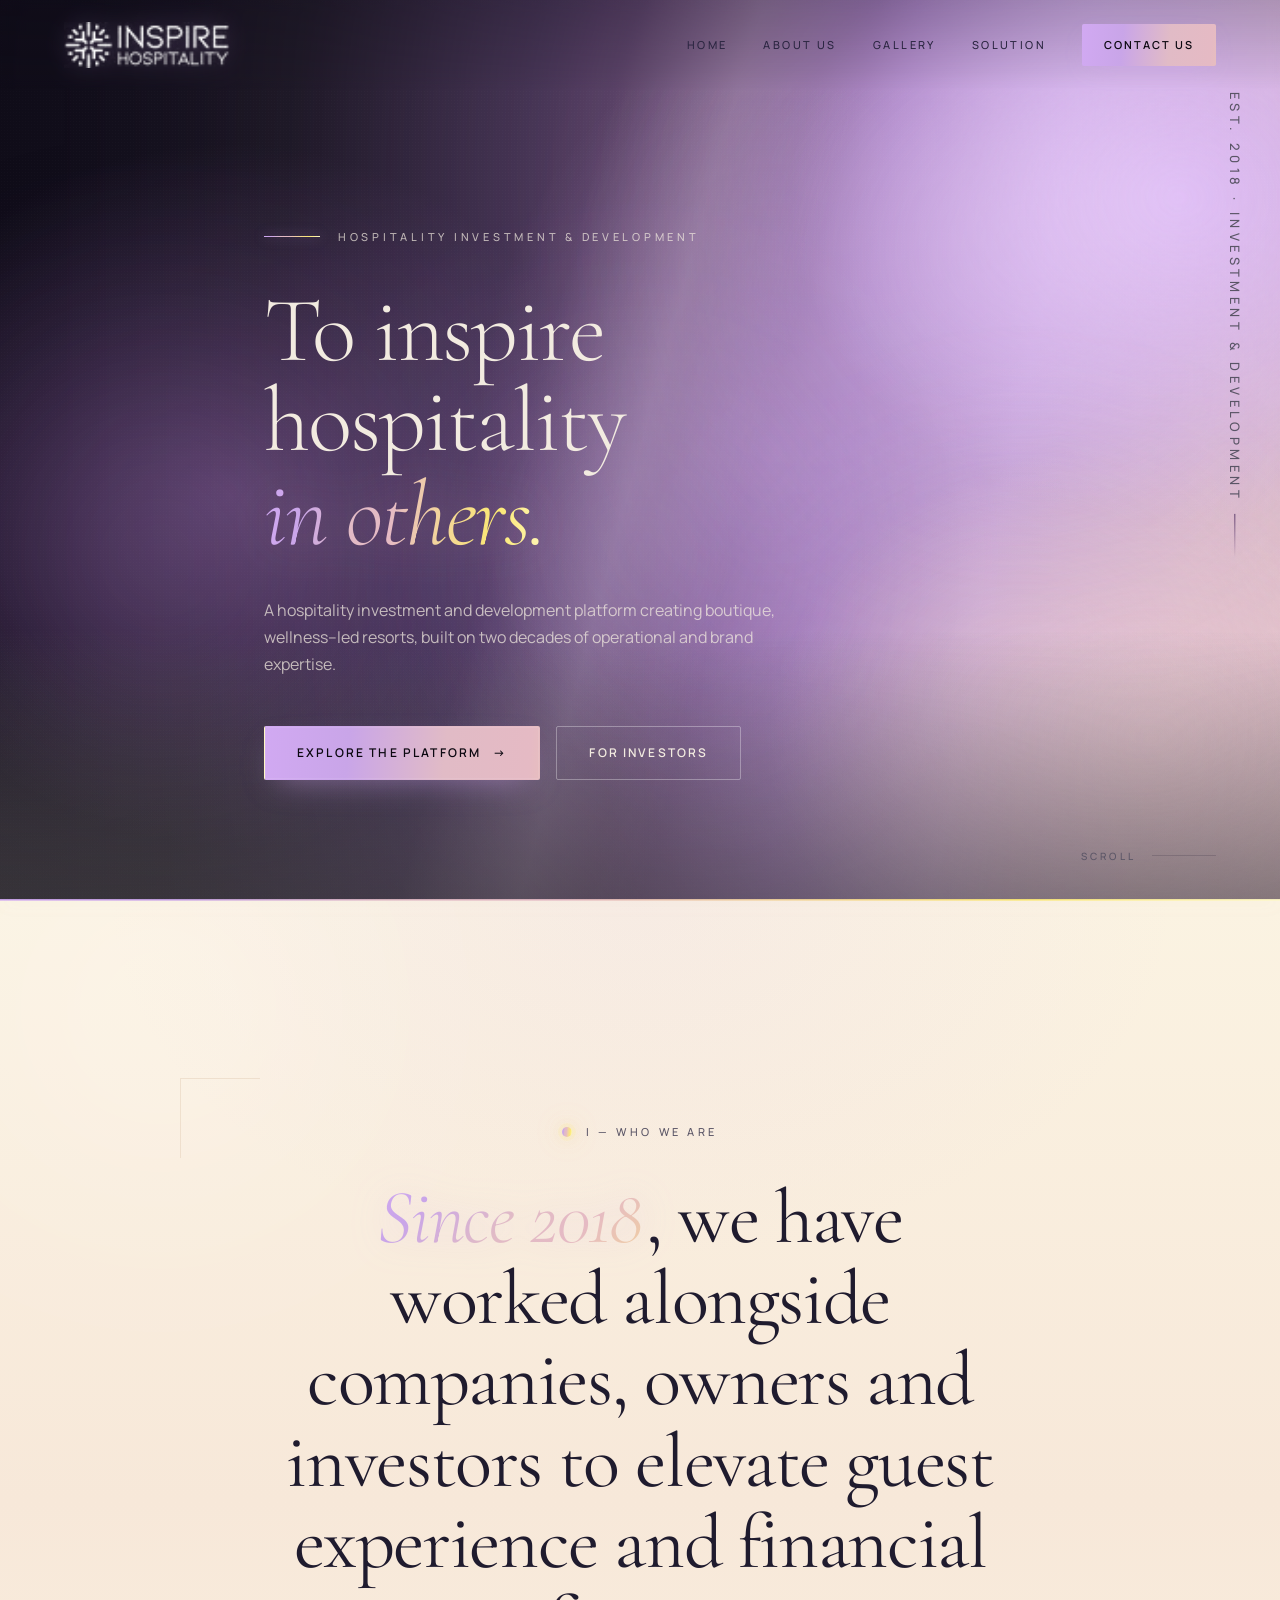
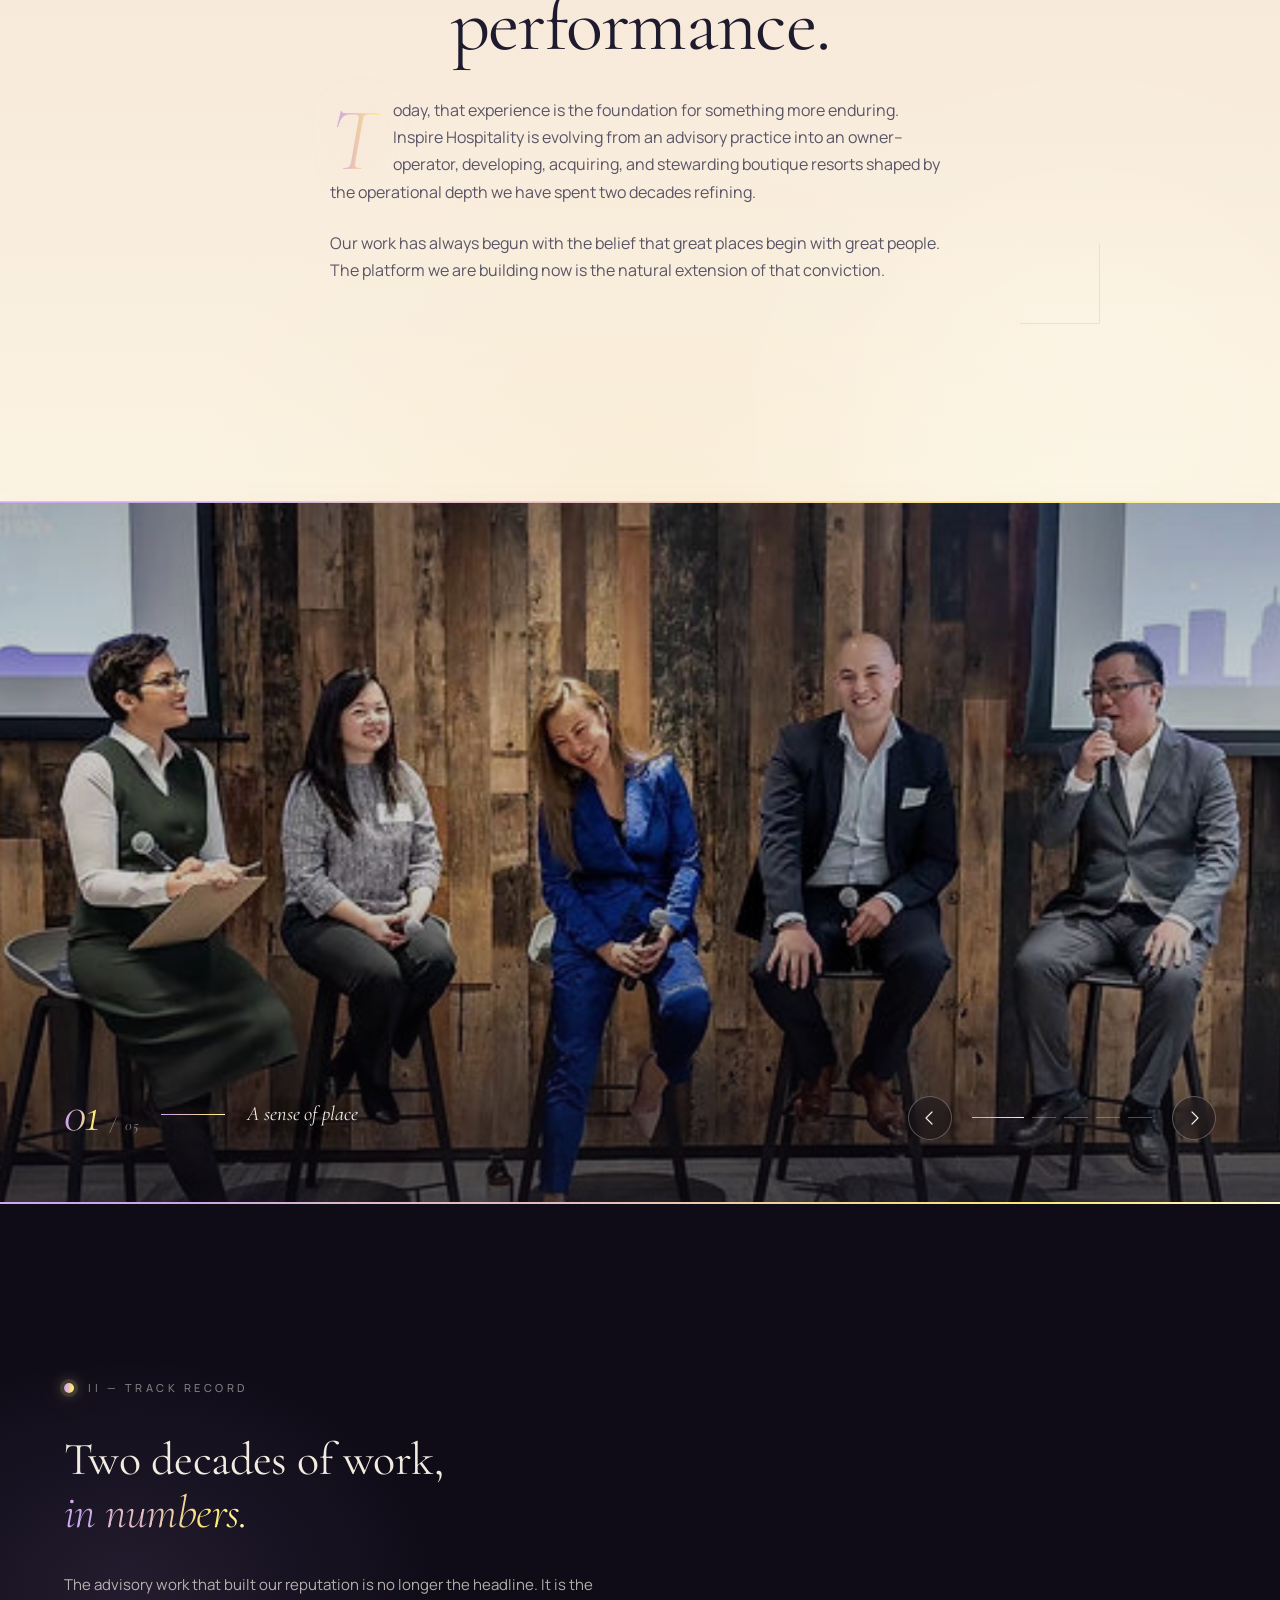
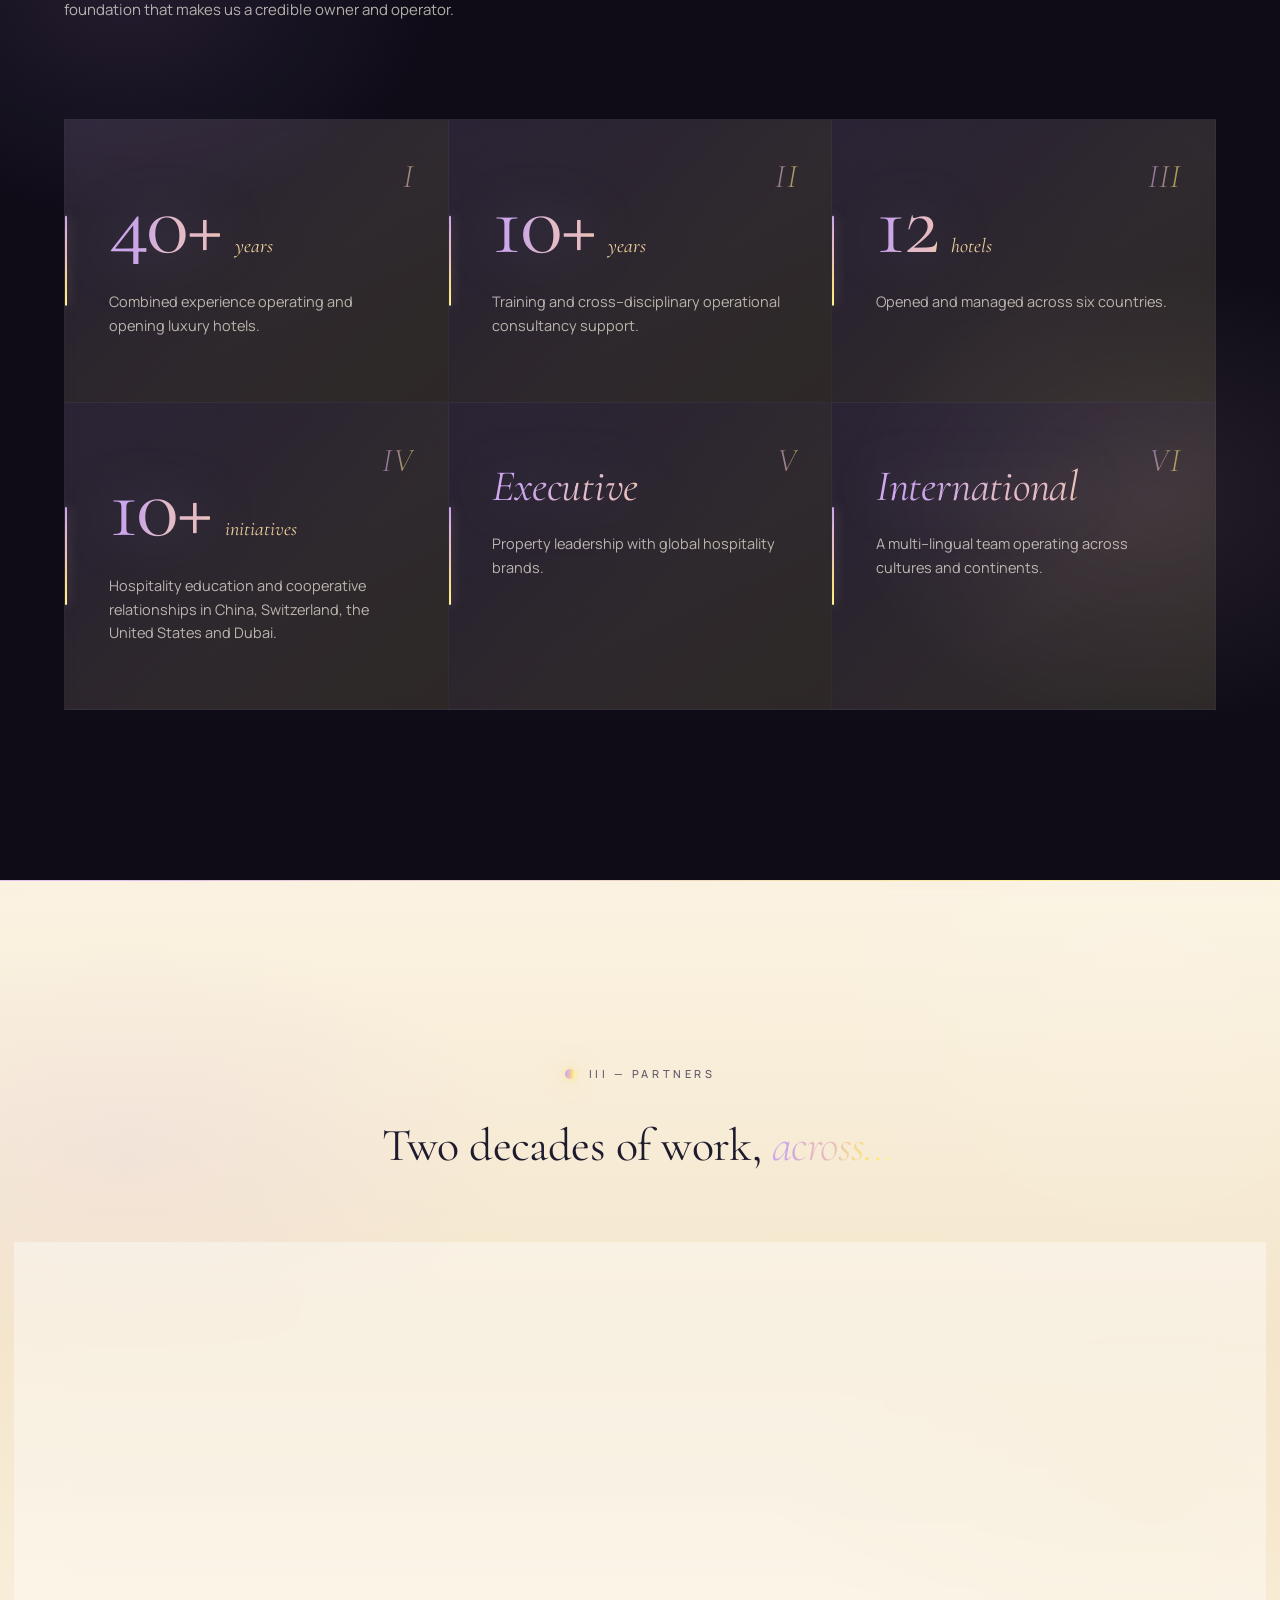
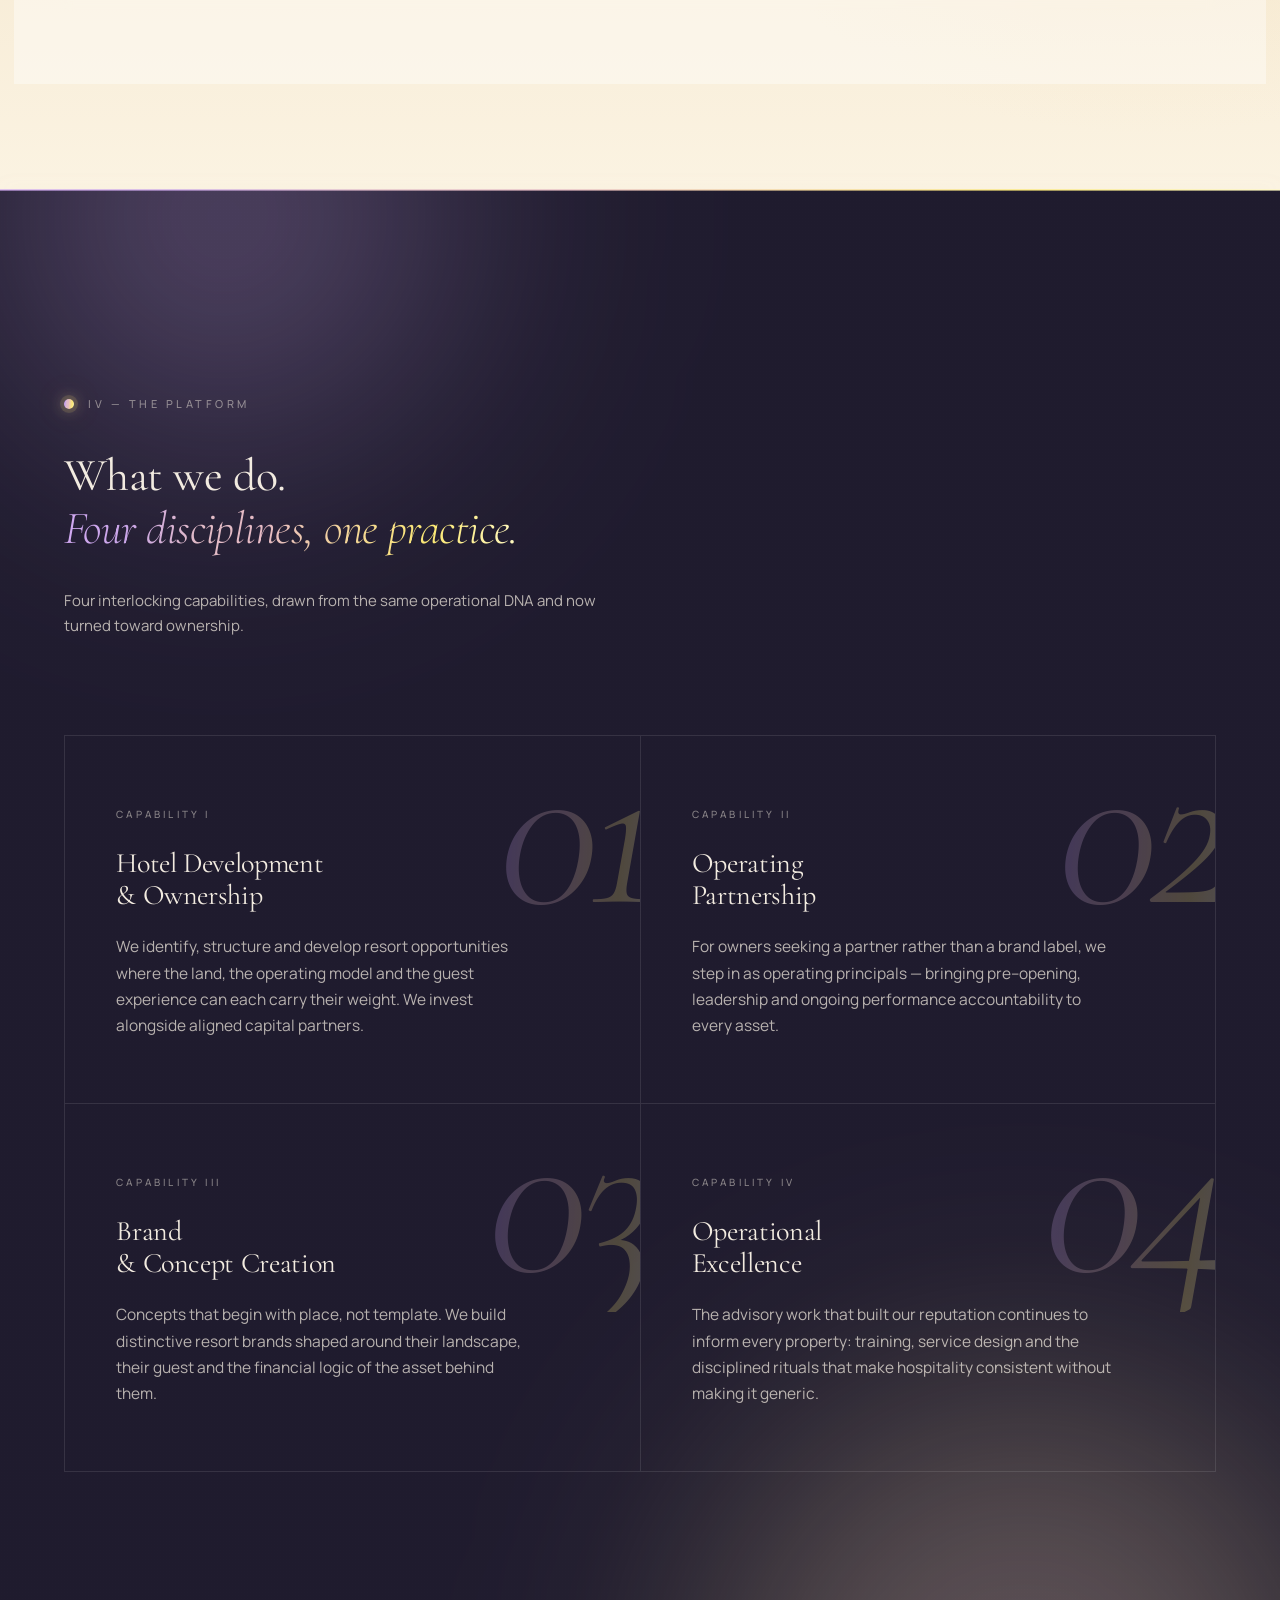
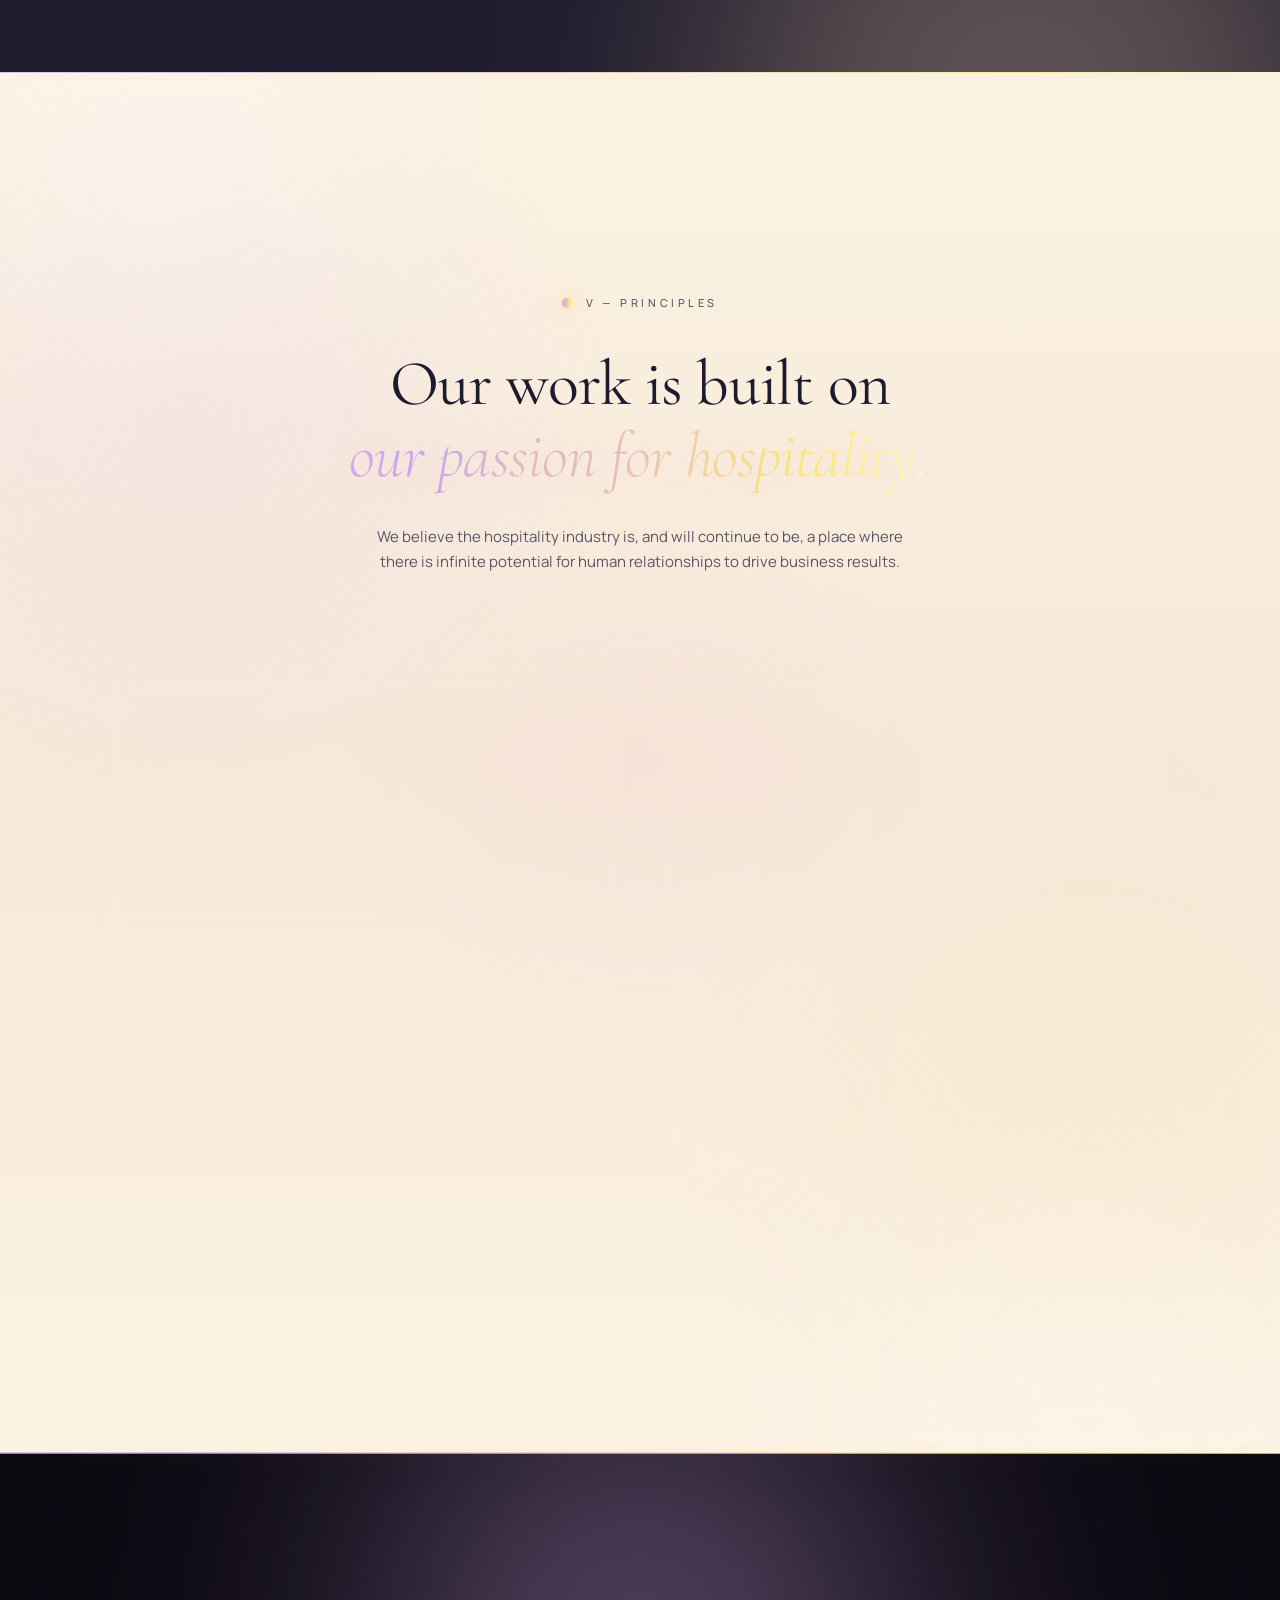
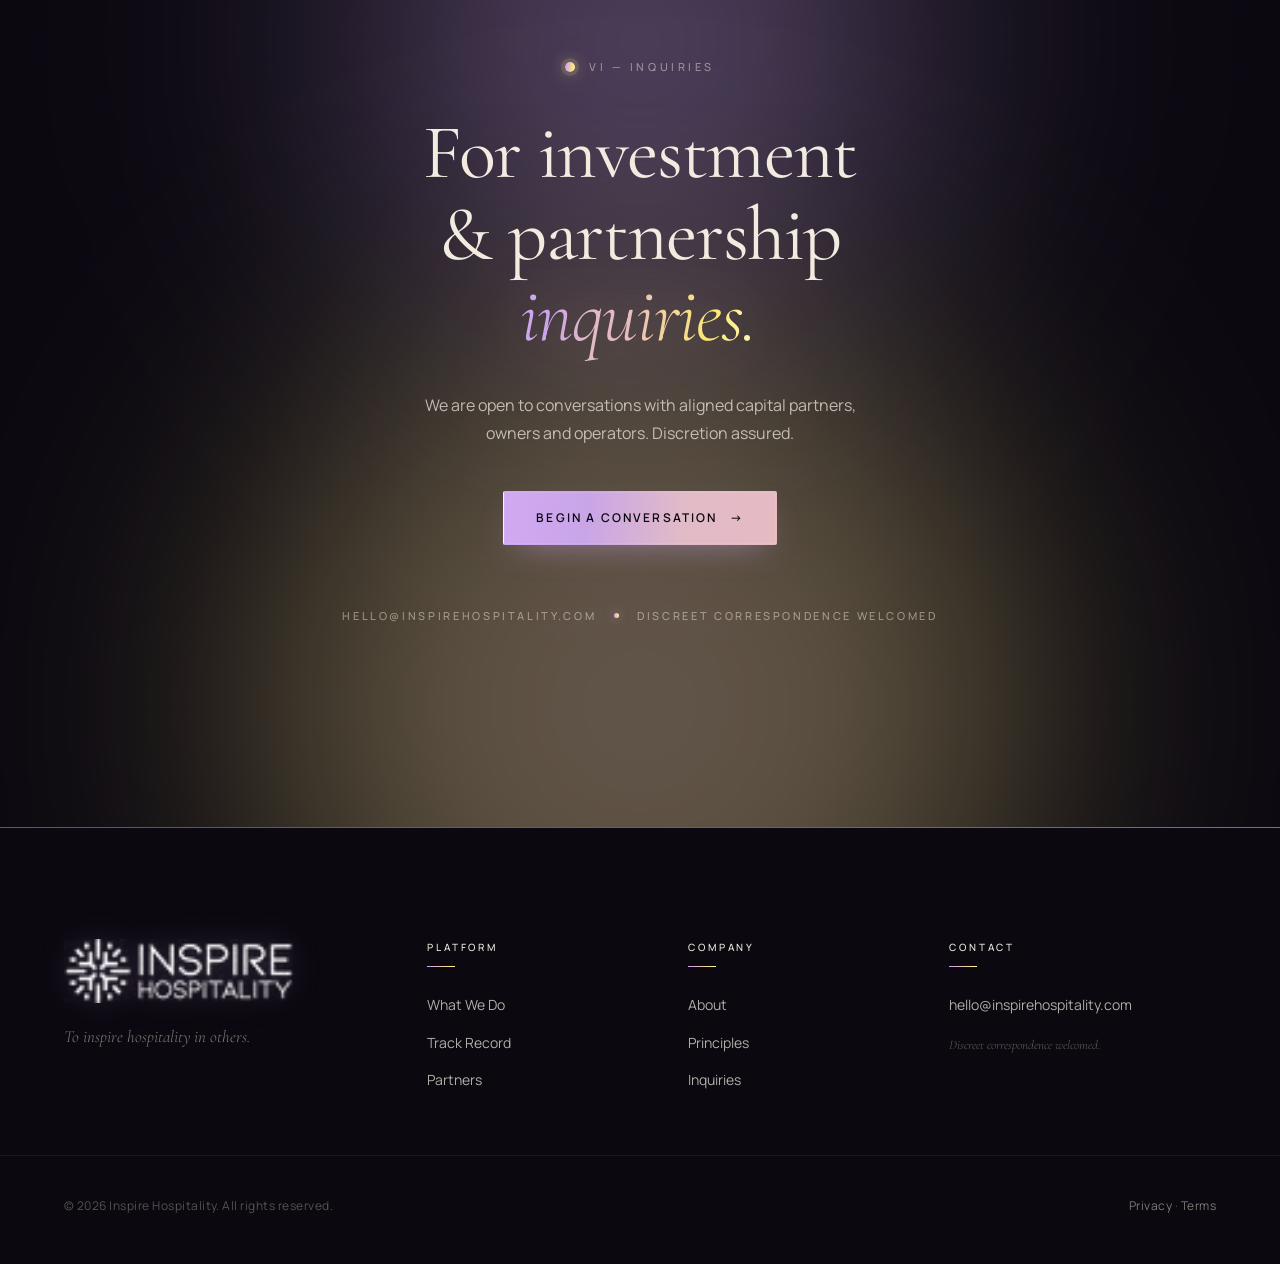
==== index.html @ f1bc32fc "WIP" ====
<!doctype html>
<html lang="en">
  <head>
    <meta charset="utf-8" />
    <meta name="viewport" content="width=device-width, initial-scale=1" />
    <title>Inspire Hospitality &mdash; A hospitality investment and development platform</title>
    <meta
      name="description"
      content="Inspire Hospitality is a hospitality investment and development platform creating boutique, wellness-led resorts, built on two decades of operational and brand expertise."
    />
    <link rel="icon" type="image/avif" href="assets/Logo.avif" />
    <link rel="preconnect" href="https://fonts.googleapis.com" />
    <link rel="preconnect" href="https://fonts.gstatic.com" crossorigin />
    <link
      href="https://fonts.googleapis.com/css2?family=Cormorant+Garamond:ital,wght@0,300;0,400;0,500;0,600;1,300;1,400;1,500&family=Manrope:wght@300;400;500;600&display=swap"
      rel="stylesheet"
    />
    <link rel="stylesheet" href="styles.css" />
  </head>
  <body>
    <a class="skip-link" href="#main">Skip to content</a>

    <header class="nav" id="nav">
      <div class="nav__inner">
        <a class="nav__brand" href="#top" aria-label="Inspire Hospitality, home">
          <img
            class="nav__logo"
            src="assets/Logo.avif"
            alt="Inspire Hospitality"
          />
        </a>

        <button
          class="nav__toggle"
          type="button"
          aria-expanded="false"
          aria-controls="nav-menu"
          aria-label="Open menu"
        >
          <span></span><span></span><span></span>
        </button>

        <nav class="nav__menu" id="nav-menu" aria-label="Primary">
          <a href="#top">Home</a>
          <a href="#about">About Us</a>
          <a href="#gallery">Gallery</a>
          <a href="#solution">Solution</a>
          <a class="nav__cta" href="#contact">Contact Us</a>
        </nav>
      </div>
    </header>

    <main id="main">
      <!-- ============ HERO ============ -->
      <section class="hero" id="top" aria-label="Introduction">
        <div class="hero__media" aria-hidden="true">
          <div class="hero__base"></div>
          <div class="hero__aurora"></div>
          <div class="hero__bloom hero__bloom--lavender"></div>
          <div class="hero__bloom hero__bloom--rose"></div>
          <div class="hero__bloom hero__bloom--peach"></div>
          <div class="hero__bloom hero__bloom--plum"></div>
          <div class="hero__shimmer"></div>
          <div class="hero__grain"></div>
          <div class="hero__darken"></div>
        </div>

        <div class="hero__rail" aria-hidden="true">
          <span class="hero__rail-text">Est. 2018 &middot; Investment &amp; Development</span>
        </div>

        <div class="hero__content container">
          <p class="hero__eyebrow">
            <span class="hero__eyebrow-rule"></span>
            <span>Hospitality Investment &amp; Development</span>
          </p>
          <h1 class="hero__title">
            <span class="hero__title-line">To inspire</span>
            <span class="hero__title-line">hospitality</span>
            <span class="hero__title-line hero__title-line--accent"><em>in others.</em></span>
          </h1>
          <p class="hero__lede">
            A hospitality investment and development platform creating
            boutique, wellness&ndash;led resorts, built on two decades of
            operational and brand expertise.
          </p>
          <div class="hero__actions">
            <a class="btn btn--primary" href="#platform">
              <span>Explore the Platform</span>
              <span class="btn__arrow" aria-hidden="true">&rarr;</span>
            </a>
            <a class="btn btn--ghost btn--ghost-light" href="#contact">
              For Investors
            </a>
          </div>
        </div>

        <a class="hero__scroll" href="#positioning" aria-label="Scroll to next section">
          <span>Scroll</span>
          <span class="hero__scroll-line" aria-hidden="true"></span>
        </a>

        <div class="hero__hairline" aria-hidden="true"></div>
      </section>

      <!-- ============ POSITIONING ============ -->
      <section class="positioning" id="positioning" aria-labelledby="positioning-h">
        <div class="bloom bloom--tl" aria-hidden="true"></div>
        <div class="bloom bloom--br" aria-hidden="true"></div>

        <div class="container container--narrow positioning__inner">
          <p class="section-mark">I &mdash; Who We Are</p>
          <h2 class="display display--lg" id="positioning-h">
            <em>Since 2018</em>, we have worked alongside companies, owners and
            investors to elevate guest experience and financial performance.
          </h2>

          <p class="lede lede--drop">
            <span class="dropcap">T</span>oday, that experience is the
            foundation for something more enduring. Inspire Hospitality is
            evolving from an advisory practice into an owner&ndash;operator,
            developing, acquiring, and stewarding boutique resorts shaped by
            the operational depth we have spent two decades refining.
          </p>
          <p class="lede">
            Our work has always begun with the belief that great places begin
            with great people. The platform we are building now is the natural
            extension of that conviction.
          </p>
        </div>
      </section>

      <!-- ============ EDITORIAL BANNER CAROUSEL ============ -->
      <section class="banner" id="banner" aria-label="Editorial gallery" data-interval="6000">
        <div class="editorial__hairline editorial__hairline--top"></div>

        <div class="banner__viewport">
          <div class="banner__track">
            <div class="banner__slide is-active" data-caption="A sense of place">
              <img src="assets/banner/image1.jpg" alt="" loading="lazy" />
            </div>
            <div class="banner__slide" data-caption="The architecture of arrival">
              <img src="assets/banner/image2.jpg" alt="" loading="lazy" />
            </div>
            <div class="banner__slide" data-caption="Considered hospitality">
              <img src="assets/banner/image3.jpg" alt="" loading="lazy" />
            </div>
            <div class="banner__slide" data-caption="Where land meets craft">
              <img src="assets/banner/image4.jpg" alt="" loading="lazy" />
            </div>
            <div class="banner__slide" data-caption="Quiet luxury, made daily">
              <img src="assets/banner/image5.jpg" alt="" loading="lazy" />
            </div>
          </div>

          <div class="banner__overlay" aria-hidden="true"></div>
        </div>

        <div class="banner__caption">
          <span class="banner__counter" aria-hidden="true">
            <em class="banner__counter-current">01</em>
            <span class="banner__counter-divider">/</span>
            <span class="banner__counter-total">05</span>
          </span>
          <span class="banner__caption-rule" aria-hidden="true"></span>
          <span class="banner__caption-text" aria-live="polite">A sense of place</span>
        </div>

        <div class="banner__controls" aria-label="Gallery controls">
          <button class="banner__nav banner__nav--prev" type="button" aria-label="Previous image">
            <svg width="14" height="14" viewBox="0 0 14 14" fill="none" aria-hidden="true">
              <path d="M9 1L3 7L9 13" stroke="currentColor" stroke-width="1.2" stroke-linecap="round" stroke-linejoin="round"/>
            </svg>
          </button>
          <div class="banner__dots" role="tablist">
            <button class="banner__dot is-active" type="button" role="tab" aria-label="Slide 1" aria-selected="true"></button>
            <button class="banner__dot" type="button" role="tab" aria-label="Slide 2" aria-selected="false"></button>
            <button class="banner__dot" type="button" role="tab" aria-label="Slide 3" aria-selected="false"></button>
            <button class="banner__dot" type="button" role="tab" aria-label="Slide 4" aria-selected="false"></button>
            <button class="banner__dot" type="button" role="tab" aria-label="Slide 5" aria-selected="false"></button>
          </div>
          <button class="banner__nav banner__nav--next" type="button" aria-label="Next image">
            <svg width="14" height="14" viewBox="0 0 14 14" fill="none" aria-hidden="true">
              <path d="M5 1L11 7L5 13" stroke="currentColor" stroke-width="1.2" stroke-linecap="round" stroke-linejoin="round"/>
            </svg>
          </button>
        </div>

        <div class="banner__progress" aria-hidden="true">
          <div class="banner__progress-bar"></div>
        </div>

        <div class="editorial__hairline editorial__hairline--bottom"></div>
      </section>

      <!-- ============ TRACK RECORD STATS ============ -->
      <section class="track" id="track-record" aria-labelledby="track-h">
        <div class="container">
          <header class="section-head">
            <p class="section-mark">II &mdash; Track Record</p>
            <h2 class="display display--sm" id="track-h">
              Two decades of work,<br />
              <em>in numbers.</em>
            </h2>
            <p class="section-head__lede">
              The advisory work that built our reputation is no longer the
              headline. It is the foundation that makes us a credible owner and
              operator.
            </p>
          </header>

          <ol class="stats" role="list">
            <li class="stat">
              <span class="stat__roman">I</span>
              <p class="stat__figure"><span class="stat__num">40+</span><span class="stat__unit">years</span></p>
              <p class="stat__label">
                Combined experience operating and opening luxury hotels.
              </p>
            </li>
            <li class="stat">
              <span class="stat__roman">II</span>
              <p class="stat__figure"><span class="stat__num">10+</span><span class="stat__unit">years</span></p>
              <p class="stat__label">
                Training and cross&ndash;disciplinary operational consultancy support.
              </p>
            </li>
            <li class="stat">
              <span class="stat__roman">III</span>
              <p class="stat__figure"><span class="stat__num">12</span><span class="stat__unit">hotels</span></p>
              <p class="stat__label">
                Opened and managed across six countries.
              </p>
            </li>
            <li class="stat">
              <span class="stat__roman">IV</span>
              <p class="stat__figure"><span class="stat__num">10+</span><span class="stat__unit">initiatives</span></p>
              <p class="stat__label">
                Hospitality education and cooperative relationships in China,
                Switzerland, the United States and Dubai.
              </p>
            </li>
            <li class="stat">
              <span class="stat__roman">V</span>
              <p class="stat__figure"><span class="stat__num stat__num--word">Executive</span></p>
              <p class="stat__label">
                Property leadership with global hospitality brands.
              </p>
            </li>
            <li class="stat">
              <span class="stat__roman">VI</span>
              <p class="stat__figure"><span class="stat__num stat__num--word">International</span></p>
              <p class="stat__label">
                A multi&ndash;lingual team operating across cultures and continents.
              </p>
            </li>
          </ol>
        </div>
      </section>

      <!-- ============ CLIENTS / PARTNERS ============ -->
      <section class="clients" id="clients" aria-labelledby="clients-h">
        <div class="bloom bloom--tr bloom--soft" aria-hidden="true"></div>
        <div class="container">
          <header class="section-head section-head--center">
            <p class="section-mark">III &mdash; Partners</p>
            <h2 class="display display--sm" id="clients-h">
              Two decades of work, <em>across&hellip;</em>
            </h2>
          </header>

          <ul class="logos" role="list">
            <li><img src="assets/clients/client1.avif" alt="Partner 1" loading="lazy" /></li>
            <li><img src="assets/clients/client2.avif" alt="Partner 2" loading="lazy" /></li>
            <li><img src="assets/clients/client3.avif" alt="Partner 3" loading="lazy" /></li>
            <li><img src="assets/clients/client4.avif" alt="Partner 4" loading="lazy" /></li>
            <li><img src="assets/clients/client5.avif" alt="Partner 5" loading="lazy" /></li>
            <li><img src="assets/clients/client6.avif" alt="Partner 6" loading="lazy" /></li>
            <li><img src="assets/clients/client7.avif" alt="Partner 7" loading="lazy" /></li>
            <li><img src="assets/clients/client8.avif" alt="Partner 8" loading="lazy" /></li>
            <li><img src="assets/clients/client9.avif" alt="Partner 9" loading="lazy" /></li>
            <li><img src="assets/clients/client10.avif" alt="Partner 10" loading="lazy" /></li>
          </ul>
        </div>
      </section>

      <!-- ============ PLATFORM (DARK) ============ -->
      <section class="platform" id="platform" aria-labelledby="platform-h">
        <div class="platform__bloom platform__bloom--lavender" aria-hidden="true"></div>
        <div class="platform__bloom platform__bloom--rose" aria-hidden="true"></div>
        <div class="platform__grain" aria-hidden="true"></div>

        <div class="container">
          <header class="section-head section-head--inverse">
            <p class="section-mark section-mark--light">IV &mdash; The Platform</p>
            <h2 class="display display--sm" id="platform-h">
              What we do.<br />
              <em>Four disciplines, one practice.</em>
            </h2>
            <p class="section-head__lede section-head__lede--light">
              Four interlocking capabilities, drawn from the same operational
              DNA and now turned toward ownership.
            </p>
          </header>

          <div class="capabilities">
            <article class="capability">
              <span class="capability__num" aria-hidden="true">01</span>
              <div class="capability__body">
                <p class="capability__index">Capability I</p>
                <h3 class="capability__title">Hotel Development<br />&amp; Ownership</h3>
                <p class="capability__copy">
                  We identify, structure and develop resort opportunities where
                  the land, the operating model and the guest experience can
                  each carry their weight. We invest alongside aligned capital
                  partners.
                </p>
              </div>
            </article>

            <article class="capability">
              <span class="capability__num" aria-hidden="true">02</span>
              <div class="capability__body">
                <p class="capability__index">Capability II</p>
                <h3 class="capability__title">Operating<br />Partnership</h3>
                <p class="capability__copy">
                  For owners seeking a partner rather than a brand label, we
                  step in as operating principals &mdash; bringing pre&ndash;opening,
                  leadership and ongoing performance accountability to every
                  asset.
                </p>
              </div>
            </article>

            <article class="capability">
              <span class="capability__num" aria-hidden="true">03</span>
              <div class="capability__body">
                <p class="capability__index">Capability III</p>
                <h3 class="capability__title">Brand<br />&amp; Concept Creation</h3>
                <p class="capability__copy">
                  Concepts that begin with place, not template. We build
                  distinctive resort brands shaped around their landscape,
                  their guest and the financial logic of the asset behind them.
                </p>
              </div>
            </article>

            <article class="capability">
              <span class="capability__num" aria-hidden="true">04</span>
              <div class="capability__body">
                <p class="capability__index">Capability IV</p>
                <h3 class="capability__title">Operational<br />Excellence</h3>
                <p class="capability__copy">
                  The advisory work that built our reputation continues to
                  inform every property: training, service design and the
                  disciplined rituals that make hospitality consistent without
                  making it generic.
                </p>
              </div>
            </article>
          </div>
        </div>
      </section>

      <!-- ============ VALUES ============ -->
      <section class="values" id="values" aria-labelledby="values-h">
        <div class="bloom bloom--tl bloom--lavender-strong" aria-hidden="true"></div>
        <div class="bloom bloom--br bloom--rose-strong" aria-hidden="true"></div>

        <div class="container">
          <header class="section-head section-head--center">
            <p class="section-mark">V &mdash; Principles</p>
            <h2 class="display" id="values-h">
              Our work is built on<br />
              <em>our passion for hospitality.</em>
            </h2>
            <p class="section-head__lede">
              We believe the hospitality industry is, and will continue to be,
              a place where there is infinite potential for human relationships
              to drive business results.
            </p>
          </header>

          <ul class="value-grid" role="list">
            <li class="value">
              <span class="value__num">i</span>
              <div class="value__rule"></div>
              <h3 class="value__title">Genuine Care</h3>
              <p class="value__body">
                We truly care about the people we serve and the people we work
                with.
              </p>
            </li>
            <li class="value">
              <span class="value__num">ii</span>
              <div class="value__rule"></div>
              <h3 class="value__title">Knowledge</h3>
              <p class="value__body">
                We strive to continue to learn and to be a source of sharing
                information with others.
              </p>
            </li>
            <li class="value">
              <span class="value__num">iii</span>
              <div class="value__rule"></div>
              <h3 class="value__title">Passion</h3>
              <p class="value__body">
                We are passionate about every aspect of our work &mdash; loving
                what we do, and having fun while we do it.
              </p>
            </li>
            <li class="value">
              <span class="value__num">iv</span>
              <div class="value__rule"></div>
              <h3 class="value__title">Integrity</h3>
              <p class="value__body">
                We conduct ourselves in a way we can be proud of, both when
                doing business and when interacting with others.
              </p>
            </li>
          </ul>
        </div>
      </section>

      <!-- ============ CTA (DARK) ============ -->
      <section class="cta" id="contact" aria-labelledby="cta-h">
        <div class="cta__bloom cta__bloom--lavender" aria-hidden="true"></div>
        <div class="cta__bloom cta__bloom--rose" aria-hidden="true"></div>
        <div class="cta__grain" aria-hidden="true"></div>

        <div class="container container--narrow cta__inner">
          <p class="section-mark section-mark--light">VI &mdash; Inquiries</p>
          <h2 class="display display--lg cta__title" id="cta-h">
            For investment<br />
            &amp; partnership<br />
            <em>inquiries.</em>
          </h2>
          <p class="lede lede--light">
            We are open to conversations with aligned capital partners, owners
            and operators. Discretion assured.
          </p>
          <div class="cta__actions">
            <a class="btn btn--primary btn--on-dark" href="mailto:hello@inspirehospitality.com">
              <span>Begin a Conversation</span>
              <span class="btn__arrow" aria-hidden="true">&rarr;</span>
            </a>
          </div>

          <div class="cta__meta">
            <span>hello@inspirehospitality.com</span>
            <span class="cta__meta-rule"></span>
            <span>Discreet correspondence welcomed</span>
          </div>
        </div>
      </section>
    </main>

    <footer class="footer">
      <div class="footer__top-rule" aria-hidden="true"></div>
      <div class="container footer__inner">
        <div class="footer__brand">
          <img
            class="footer__logo"
            src="assets/Logo.avif"
            alt="Inspire Hospitality"
          />
          <p class="footer__tagline">To inspire hospitality in others.</p>
        </div>

        <nav class="footer__nav" aria-label="Footer platform">
          <h4>Platform</h4>
          <a href="#platform">What We Do</a>
          <a href="#track-record">Track Record</a>
          <a href="#clients">Partners</a>
        </nav>

        <nav class="footer__nav" aria-label="Footer about">
          <h4>Company</h4>
          <a href="#positioning">About</a>
          <a href="#values">Principles</a>
          <a href="#contact">Inquiries</a>
        </nav>

        <div class="footer__contact">
          <h4>Contact</h4>
          <a href="mailto:hello@inspirehospitality.com">hello@inspirehospitality.com</a>
          <p class="footer__contact-sub">Discreet correspondence welcomed.</p>
        </div>
      </div>

      <div class="footer__base container">
        <p>&copy; <span id="year"></span> Inspire Hospitality. All rights reserved.</p>
        <p class="footer__legal"><a href="#">Privacy</a> &middot; <a href="#">Terms</a></p>
      </div>
    </footer>

    <script src="script.js" defer></script>
  </body>
</html>
---- styles.css ----
/* =============================================================
   Inspire Hospitality — "Nightfall Dawn"
   Dark-luxe hospitality investment site.
   The multi-color brand gradient is the protagonist; ink-dark
   is the stage. Lavender / blush / peach gradient appears as
   atmosphere, accent strokes, gradient text, and the primary CTA.
   ============================================================= */

:root {
  /* === Brand gradient stops === */
  --lavender:    #D1A9F2;
  --lavender-2:  #C9A5E8;
  --blush:       #E1BBC6;
  --rose:        #E5BAC4;
  --peach:       #F2D39D;
  --peach-soft:  #F6DFC0;
  --pale-yellow: #FBE873;
  --cream:       #FFF9C5;

  /* === Working accent === */
  --plum:        #5B3A6B;
  --plum-deep:   #4A2E59;
  --plum-light:  #7A5491;

  /* === Dark surface scale === */
  --bg-deepest:   #0B0810;
  --bg-deep:      #0F0C18;
  --bg-mid:       #16131F;
  --bg-raised:    #1F1B2E;
  --bg-elevated:  #2A2540;

  --surface:        rgba(255, 255, 255, 0.04);
  --surface-hover:  rgba(255, 255, 255, 0.08);
  --surface-strong: rgba(255, 255, 255, 0.10);

  /* === Light surface scale (for the bright spreads) === */
  --cream:           #FBF3E2;  /* warm champagne */
  --cream-deep:      #F4E6CC;
  --cream-blush:     #F7E8D9;
  --ink:             #1F1B2E;
  --ink-soft:        #2A2540;
  --soft-charcoal:   #5A5566;
  --hairline-warm:   #E8D5C0;
  --hairline-cream:  rgba(31, 27, 46, 0.10);

  /* === Type colors === */
  --text-primary:   #F2EBE0;          /* warm off-white */
  --text-secondary: rgba(242, 235, 224, 0.72);
  --text-muted:     rgba(242, 235, 224, 0.5);
  --text-faint:     rgba(242, 235, 224, 0.32);

  --hairline:       rgba(255, 255, 255, 0.10);
  --hairline-soft:  rgba(255, 255, 255, 0.06);

  /* === Signature multi-color gradient — yellow given real estate === */
  --gradient-signature: linear-gradient(
    95deg,
    #D1A9F2 0%,
    #C9A5E8 14%,
    #E1BBC6 30%,
    #E5BAC4 44%,
    #F2D39D 60%,
    #FBE873 80%,
    #FFF9C5 100%
  );

  /* === Golden variant — peach + yellow dominant === */
  --gradient-golden: linear-gradient(
    100deg,
    #E5BAC4 0%,
    #F2D39D 30%,
    #FBE873 65%,
    #FFF9C5 100%
  );

  /* === Dawn-rose variant (no yellow) — calmer accent === */
  --gradient-dawn: linear-gradient(
    135deg,
    #D1A9F2 0%,
    #C9A5E8 22%,
    #E1BBC6 50%,
    #E5BAC4 72%,
    #F2D39D 100%
  );

  /* === Cool variant (purple range) === */
  --gradient-cool: linear-gradient(
    135deg,
    #D1A9F2 0%,
    #B68FD8 50%,
    #7A5491 100%
  );

  /* === Soft atmospheric wash (low-opacity multi-color) — yellow stronger === */
  --gradient-wash: linear-gradient(
    140deg,
    rgba(209, 169, 242, 0.14) 0%,
    rgba(225, 187, 198, 0.16) 30%,
    rgba(242, 211, 157, 0.22) 60%,
    rgba(251, 232, 115, 0.20) 100%
  );

  /* === Type === */
  --font-serif: "Cormorant Garamond", "Cormorant", "Times New Roman", serif;
  --font-sans:  "Manrope", -apple-system, BlinkMacSystemFont, "Segoe UI", system-ui, sans-serif;

  /* === Scale === */
  --container:        1320px;
  --container-narrow: 880px;
  --radius:           2px;

  /* === Easing === */
  --ease-out:    cubic-bezier(0.22, 1, 0.36, 1);
  --ease-in-out: cubic-bezier(0.65, 0, 0.35, 1);
}

/* =============================================================
   Reset / base
   ============================================================= */
*, *::before, *::after { box-sizing: border-box; }
html {
  scroll-behavior: smooth;
  -webkit-text-size-adjust: 100%;
  background: var(--bg-deep);
}
body {
  margin: 0;
  background: var(--bg-deep);
  color: var(--text-primary);
  font-family: var(--font-sans);
  font-weight: 400;
  font-size: 16px;
  line-height: 1.65;
  -webkit-font-smoothing: antialiased;
  -moz-osx-font-smoothing: grayscale;
  text-rendering: optimizeLegibility;
  overflow-x: hidden;
}
img, video { max-width: 100%; height: auto; display: block; }
a { color: inherit; text-decoration: none; }
button { font: inherit; cursor: pointer; }
em { font-style: italic; }

.skip-link {
  position: absolute; left: -9999px; top: 0;
  background: var(--text-primary); color: var(--bg-deep);
  padding: 12px 16px; z-index: 9999;
}
.skip-link:focus { left: 16px; top: 16px; }

::selection { background: var(--lavender); color: var(--bg-deepest); }

/* =============================================================
   Layout primitives
   ============================================================= */
.container {
  width: 100%;
  max-width: var(--container);
  margin: 0 auto;
  padding-inline: clamp(20px, 5vw, 64px);
  position: relative;
}
.container--narrow { max-width: var(--container-narrow); }

/* =============================================================
   Type — display & body
   ============================================================= */
.section-mark {
  font-family: var(--font-sans);
  font-size: 11px;
  font-weight: 500;
  letter-spacing: 0.32em;
  text-transform: uppercase;
  color: var(--text-muted);
  margin: 0 0 36px;
  display: inline-flex;
  align-items: center;
  gap: 14px;
}
.section-mark::before {
  content: "";
  display: inline-block;
  width: 10px;
  height: 10px;
  border-radius: 50%;
  background: var(--gradient-signature);
  box-shadow:
    0 0 0 4px rgba(251, 232, 115, 0.12),
    0 0 14px rgba(242, 211, 157, 0.55),
    0 0 28px rgba(251, 232, 115, 0.35);
}
.section-mark--light { color: var(--text-muted); }

.display {
  font-family: var(--font-serif);
  font-weight: 400;
  font-size: clamp(36px, 5vw, 64px);
  line-height: 1.12;
  letter-spacing: -0.012em;
  color: var(--text-primary);
  margin: 0 0 32px;
}
.display em {
  font-style: italic;
  font-weight: 300;
  background: var(--gradient-signature);
  -webkit-background-clip: text;
          background-clip: text;
  -webkit-text-fill-color: transparent;
  color: transparent;
  padding-right: 0.06em;
}
.display--lg {
  font-size: clamp(40px, 6vw, 84px);
  line-height: 1.06;
  letter-spacing: -0.018em;
}
.display--sm {
  font-size: clamp(30px, 3.6vw, 46px);
  line-height: 1.16;
}

.lede {
  font-family: var(--font-sans);
  font-size: clamp(16px, 1.18vw, 19px);
  line-height: 1.7;
  color: var(--text-secondary);
  max-width: 62ch;
  margin: 0 0 24px;
  font-weight: 400;
}
.lede:last-child { margin-bottom: 0; }
.lede--light { color: var(--text-secondary); }

.dropcap {
  float: left;
  font-family: var(--font-serif);
  font-style: italic;
  font-weight: 300;
  font-size: 5.6em;
  line-height: 0.86;
  margin: 0.06em 0.14em -0.05em 0;
  background: var(--gradient-signature);
  -webkit-background-clip: text;
          background-clip: text;
  -webkit-text-fill-color: transparent;
  color: transparent;
  text-shadow: 0 0 40px rgba(209, 169, 242, 0.3);
}

/* =============================================================
   Section head shared
   ============================================================= */
.section-head {
  margin-bottom: clamp(56px, 8vw, 96px);
  max-width: 760px;
}
.section-head--center {
  margin-inline: auto;
  text-align: center;
}
.section-head--center .section-mark { display: inline-flex; }
.section-head__lede {
  font-size: clamp(15px, 1.05vw, 17px);
  color: var(--text-secondary);
  line-height: 1.7;
  margin: 0;
  max-width: 60ch;
}
.section-head--center .section-head__lede {
  margin-inline: auto;
}
.section-head__lede--light { color: var(--text-secondary); }

/* =============================================================
   Buttons — gradient-filled primary is the brand's loudest CTA
   ============================================================= */
.btn {
  --btn-pad-y: 16px;
  --btn-pad-x: 32px;
  display: inline-flex;
  align-items: center;
  justify-content: center;
  gap: 12px;
  padding: var(--btn-pad-y) var(--btn-pad-x);
  font-family: var(--font-sans);
  font-size: 12px;
  font-weight: 600;
  letter-spacing: 0.18em;
  text-transform: uppercase;
  border: 1px solid transparent;
  border-radius: var(--radius);
  cursor: pointer;
  transition: transform 0.5s var(--ease-out),
              background 0.5s var(--ease-out),
              color 0.4s var(--ease-out),
              border-color 0.4s var(--ease-out),
              box-shadow 0.5s var(--ease-out),
              background-position 1s var(--ease-out);
  position: relative;
  isolation: isolate;
  white-space: nowrap;
}
.btn__arrow {
  display: inline-block;
  transition: transform 0.35s var(--ease-out);
}
.btn:hover .btn__arrow { transform: translateX(5px); }

.btn--primary {
  background: var(--gradient-signature);
  background-size: 220% 100%;
  background-position: 0% 0%;
  color: var(--bg-deepest);
  border-color: transparent;
  box-shadow:
    0 12px 32px -14px rgba(209, 169, 242, 0.55),
    0 0 0 1px rgba(255, 255, 255, 0.08) inset;
}
.btn--primary:hover {
  background-position: 100% 0%;
  transform: translateY(-2px);
  box-shadow:
    0 22px 44px -16px rgba(229, 186, 196, 0.6),
    0 0 0 1px rgba(255, 255, 255, 0.15) inset;
}
.btn--primary:focus-visible {
  outline: 2px solid var(--lavender);
  outline-offset: 3px;
}

.btn--ghost {
  background: transparent;
  color: var(--text-primary);
  border-color: rgba(255, 255, 255, 0.28);
}
.btn--ghost:hover {
  border-color: rgba(255, 255, 255, 0.7);
  background: rgba(255, 255, 255, 0.05);
  transform: translateY(-2px);
}
.btn--ghost-light {
  color: var(--text-primary);
  border-color: rgba(255, 255, 255, 0.32);
}
.btn--ghost-light:hover {
  border-color: var(--text-primary);
  background: rgba(255, 255, 255, 0.06);
}

/* =============================================================
   Navigation — dark always; gradient hairline beneath when scrolled
   ============================================================= */
.nav {
  position: fixed;
  top: 0; left: 0; right: 0;
  z-index: 100;
  /* Subtle wash that works over BOTH halves of the hero split */
  background: linear-gradient(
    180deg,
    rgba(15, 12, 24, 0.20) 0%,
    rgba(15, 12, 24, 0.05) 80%,
    rgba(15, 12, 24, 0.00) 100%
  );
  backdrop-filter: blur(6px);
  -webkit-backdrop-filter: blur(6px);
  transition: background 0.5s var(--ease-out),
              backdrop-filter 0.5s var(--ease-out),
              padding 0.4s var(--ease-out);
}
.nav.is-scrolled {
  background: rgba(11, 8, 16, 0.82);
  backdrop-filter: saturate(150%) blur(14px);
  -webkit-backdrop-filter: saturate(150%) blur(14px);
}
.nav.is-scrolled::after {
  content: "";
  position: absolute;
  left: 0; right: 0; bottom: -1px;
  height: 1px;
  background: var(--gradient-signature);
  opacity: 0.5;
}
.nav__inner {
  max-width: var(--container);
  margin: 0 auto;
  padding: 22px clamp(20px, 5vw, 64px);
  display: flex;
  align-items: center;
  justify-content: space-between;
  gap: 24px;
  transition: padding 0.4s var(--ease-out);
}
.nav.is-scrolled .nav__inner { padding-block: 14px; }

.nav__brand {
  display: inline-flex;
  align-items: center;
  gap: 14px;
}
.nav__logo {
  /* The logo file is a full lockup (mark + wordmark) — render it large enough to read */
  height: 46px;
  width: auto;
  max-width: 240px;
  object-fit: contain;
  flex: none;
  /* Logo sits over the dark left half of the hero — bright silhouette in both nav states */
  filter: brightness(0) invert(1) drop-shadow(0 0 14px rgba(209, 169, 242, 0.4));
  transition: transform 0.5s var(--ease-out), filter 0.5s var(--ease-out);
}
.nav__brand:hover .nav__logo {
  filter: brightness(0) invert(1) drop-shadow(0 0 22px rgba(229, 186, 196, 0.7));
}

.nav__menu {
  display: flex;
  align-items: center;
  gap: 36px;
}
.nav__menu a {
  font-size: 11px;
  font-weight: 500;
  letter-spacing: 0.22em;
  text-transform: uppercase;
  color: var(--ink-soft);
  position: relative;
  padding: 4px 0;
  transition: color 0.3s var(--ease-out);
}
.nav__menu a:hover { color: var(--ink); }
.nav.is-scrolled .nav__menu a { color: var(--text-secondary); }
.nav.is-scrolled .nav__menu a:hover { color: var(--text-primary); }
.nav__menu a:not(.nav__cta)::after {
  content: "";
  position: absolute;
  left: 0; right: 0; bottom: -3px;
  height: 1px;
  background: var(--gradient-signature);
  transform: scaleX(0);
  transform-origin: left center;
  transition: transform 0.45s var(--ease-out);
}
.nav__menu a:not(.nav__cta):hover::after { transform: scaleX(1); }

.nav__cta {
  background: var(--gradient-signature);
  background-size: 220% 100%;
  color: var(--bg-deepest) !important;
  padding: 12px 22px !important;
  border-radius: var(--radius);
  border: 0;
  letter-spacing: 0.18em !important;
  font-weight: 600 !important;
  box-shadow: 0 8px 24px -12px rgba(209, 169, 242, 0.6);
  transition: background-position 0.8s var(--ease-out),
              box-shadow 0.4s var(--ease-out),
              transform 0.4s var(--ease-out);
}
.nav__cta:hover {
  background: linear-gradient(135deg, var(--cream) 0%, var(--pale-yellow) 55%, var(--peach) 100%);
  color: var(--bg-deepest) !important;
  box-shadow: 0 14px 32px -12px rgba(251, 232, 115, 0.55);
  transform: translateY(-1px);
}

.nav__toggle {
  display: none;
  flex-direction: column;
  gap: 5px;
  background: transparent;
  border: 0;
  padding: 8px;
}
.nav__toggle span {
  display: block;
  width: 24px;
  height: 1.5px;
  background: var(--ink);
  transition: transform 0.3s var(--ease-out), opacity 0.3s var(--ease-out), background 0.3s var(--ease-out);
}
.nav.is-scrolled .nav__toggle span { background: var(--text-primary); }
.nav__toggle[aria-expanded="true"] span:nth-child(1) { transform: translateY(7px) rotate(45deg); }
.nav__toggle[aria-expanded="true"] span:nth-child(2) { opacity: 0; }
.nav__toggle[aria-expanded="true"] span:nth-child(3) { transform: translateY(-6px) rotate(-45deg); }

/* =============================================================
   HERO — CSS-only animated gradient atmosphere (no video)
   ============================================================= */
.hero {
  position: relative;
  min-height: 100vh;
  min-height: 100svh;
  display: flex;
  align-items: flex-end;
  overflow: hidden;
  /* Half-and-half: deep ink/plum left → lavender-rose bright right */
  background:
    linear-gradient(100deg,
      #0F0C18  0%,
      #15111F 22%,
      #261A3A 38%,
      #4A2E59 52%,
      #8A65A8 64%,
      #C2A4D6 76%,
      #DFC4D0 90%,
      #E5C9CE 100%
    );
  color: var(--text-primary);
  padding: 150px 0 120px;
  isolation: isolate;
}
.hero__media {
  position: absolute;
  inset: 0;
  z-index: 0;
}

/* Layered mesh — plum glow on left for depth, lavender + rose on right */
.hero__base {
  position: absolute; inset: 0;
  background:
    /* Soft plum bloom on the dark side, sets depth */
    radial-gradient(ellipse 50% 65% at 18% 55%, rgba(122, 84, 145, 0.55) 0%, rgba(122, 84, 145, 0) 60%),
    /* Strong lavender at upper right */
    radial-gradient(ellipse 55% 65% at 92% 22%, rgba(209, 169, 242, 0.95) 0%, rgba(209, 169, 242, 0) 55%),
    /* Rose accent lower right */
    radial-gradient(ellipse 50% 55% at 90% 82%, rgba(229, 186, 196, 0.70) 0%, rgba(229, 186, 196, 0) 60%),
    /* Soft mauve mid-band — smooths the transition zone */
    radial-gradient(ellipse 35% 70% at 60% 50%, rgba(182, 143, 216, 0.45) 0%, rgba(182, 143, 216, 0) 65%);
}

/* Slow rotating conic anchored on the bright right side */
.hero__aurora {
  position: absolute;
  top: -25%;
  right: -20%;
  bottom: -25%;
  left: 35%;
  background: conic-gradient(
    from 0deg at 50% 50%,
    rgba(209, 169, 242, 0.55),
    rgba(122, 84, 145, 0.40),
    rgba(229, 186, 196, 0.50),
    rgba(91, 58, 107, 0.30),
    rgba(182, 143, 216, 0.50),
    rgba(229, 186, 196, 0.45),
    rgba(209, 169, 242, 0.55)
  );
  filter: blur(150px);
  opacity: 0.55;
  mix-blend-mode: screen;
  animation: heroAurora 80s linear infinite;
  transform-origin: 50% 50%;
}
@keyframes heroAurora {
  to { transform: rotate(360deg); }
}

/* Drifting blooms — lavender/rose anchored to the bright right, plum on the dark left */
.hero__bloom {
  position: absolute;
  border-radius: 50%;
  filter: blur(100px);
  pointer-events: none;
}
.hero__bloom--lavender {
  /* Strong lavender on the right — the bright zone's main color */
  top: -15%; right: -10%;
  width: 60vmax; height: 60vmax;
  background: radial-gradient(circle, rgba(209, 169, 242, 0.65) 0%, rgba(209, 169, 242, 0) 60%);
  animation: heroDrift1 22s var(--ease-in-out) infinite alternate;
  mix-blend-mode: screen;
}
.hero__bloom--rose {
  bottom: -15%; right: -5%;
  width: 50vmax; height: 50vmax;
  background: radial-gradient(circle, rgba(229, 186, 196, 0.50) 0%, rgba(229, 186, 196, 0) 60%);
  animation: heroDrift2 27s var(--ease-in-out) -7s infinite alternate;
  mix-blend-mode: screen;
}
.hero__bloom--peach {
  /* Plum glow anchored to the dark left side for depth */
  top: 30%; left: -10%;
  width: 45vmax; height: 45vmax;
  background: radial-gradient(circle,
    rgba(122, 84, 145, 0.45) 0%,
    rgba(91, 58, 107, 0.25) 35%,
    rgba(91, 58, 107, 0) 65%);
  animation: heroDrift3 32s var(--ease-in-out) -14s infinite alternate;
  mix-blend-mode: screen;
}
.hero__bloom--plum {
  /* Soft mauve sitting at the transition between dark and bright */
  top: 35%; left: 50%;
  transform: translateX(-50%);
  width: 38vmax; height: 38vmax;
  background: radial-gradient(circle, rgba(182, 143, 216, 0.40) 0%, rgba(182, 143, 216, 0) 60%);
  animation: heroDrift4 26s var(--ease-in-out) -18s infinite alternate;
  mix-blend-mode: screen;
}
@keyframes heroDrift1 { 0% { transform: translate(0,0) scale(1); } 100% { transform: translate(-5%, 5%) scale(1.12); } }
@keyframes heroDrift2 { 0% { transform: translate(0,0) scale(1); } 100% { transform: translate(7%, -6%) scale(1.18); } }
@keyframes heroDrift3 { 0% { transform: translate(0,0) scale(1); } 100% { transform: translate(-4%, -4%) scale(1.06); } }
@keyframes heroDrift4 { 0% { transform: translate(0,0) scale(1); } 100% { transform: translate(4%, 5%) scale(1.14); } }

.hero__shimmer {
  position: absolute;
  inset: 0;
  background: linear-gradient(
    105deg,
    transparent 0%,
    transparent 42%,
    rgba(255, 255, 255, 0.18) 50%,
    transparent 58%,
    transparent 100%
  );
  animation: heroShimmer 16s ease-in-out -8s infinite;
  pointer-events: none;
  mix-blend-mode: soft-light;
}
@keyframes heroShimmer {
  0%, 75% { transform: translateX(-110%); opacity: 0; }
  85%     { opacity: 1; }
  100%    { transform: translateX(110%); opacity: 0; }
}

.hero__grain {
  position: absolute; inset: 0;
  background-image: radial-gradient(rgba(255, 255, 255, 0.04) 1px, transparent 1px);
  background-size: 3px 3px;
  mix-blend-mode: overlay;
  opacity: 0.4;
  pointer-events: none;
}

.hero__darken {
  /* Cream fade at the bottom-right (blends into Positioning); subtle on the dark left */
  position: absolute; inset: 0;
  background:
    linear-gradient(180deg,
      rgba(11, 8, 16, 0.00) 0%,
      rgba(11, 8, 16, 0.00) 70%,
      rgba(11, 8, 16, 0.45) 100%
    ),
    linear-gradient(180deg,
      rgba(255, 248, 232, 0.00) 0%,
      rgba(255, 248, 232, 0.00) 70%,
      rgba(255, 248, 232, 0.30) 100%
    );
  pointer-events: none;
}

.hero__rail {
  position: absolute;
  top: 62%;
  right: clamp(24px, 3.5vw, 44px);
  transform: translateY(-50%) rotate(90deg);
  transform-origin: right center;
  z-index: 3;
  pointer-events: none;
}
.hero__rail-text {
  font-family: var(--font-sans);
  font-size: 13px;
  font-weight: 500;
  letter-spacing: 0.34em;
  text-transform: uppercase;
  color: var(--soft-charcoal);
  white-space: nowrap;
  padding-right: 56px;
  position: relative;
}
.hero__rail-text::after {
  content: "";
  position: absolute;
  right: 0;
  top: 50%;
  width: 44px;
  height: 1px;
  background: linear-gradient(90deg, var(--plum), transparent);
}

.hero__content {
  position: relative;
  z-index: 3;
  max-width: 880px;
}
.hero__eyebrow {
  display: inline-flex;
  align-items: center;
  gap: 18px;
  font-family: var(--font-sans);
  font-size: 11px;
  font-weight: 500;
  letter-spacing: 0.34em;
  text-transform: uppercase;
  color: var(--text-secondary);
  margin: 0 0 40px;
}
.hero__eyebrow-rule {
  display: inline-block;
  width: 56px;
  height: 1px;
  background: var(--gradient-signature);
  box-shadow: 0 0 12px rgba(209, 169, 242, 0.6);
}

.hero__title {
  font-family: var(--font-serif);
  font-weight: 300;
  font-size: clamp(48px, 7.2vw, 110px);
  line-height: 0.98;
  letter-spacing: -0.022em;
  margin: 0 0 36px;
  color: var(--text-primary);
}
.hero__title-line { display: block; }
.hero__title-line--accent { margin-top: 4px; }
.hero__title-line--accent em {
  font-style: italic;
  font-weight: 300;
  /* Signature gradient reads warmly against the dark-left side */
  background: var(--gradient-signature);
  -webkit-background-clip: text;
          background-clip: text;
  -webkit-text-fill-color: transparent;
  color: transparent;
  padding-right: 0.08em;
  filter: drop-shadow(0 0 28px rgba(229, 186, 196, 0.35));
}

.hero__lede {
  font-size: clamp(16px, 1.2vw, 19px);
  line-height: 1.7;
  color: var(--text-secondary);
  max-width: 52ch;
  margin: 0 0 48px;
  font-weight: 400;
}
.hero__actions {
  display: flex;
  flex-wrap: wrap;
  gap: 16px;
}

.hero__hairline {
  position: absolute;
  left: 0; right: 0; bottom: 0;
  height: 1px;
  background: var(--gradient-signature);
  z-index: 4;
  opacity: 0.9;
}

.hero__scroll {
  position: absolute;
  bottom: 36px;
  right: clamp(20px, 5vw, 64px);
  z-index: 4;
  display: inline-flex;
  align-items: center;
  gap: 16px;
  font-size: 10px;
  font-weight: 500;
  letter-spacing: 0.32em;
  text-transform: uppercase;
  color: var(--soft-charcoal);
  transition: color 0.3s var(--ease-out);
}
.hero__scroll:hover { color: var(--ink); }
.hero__scroll-line {
  width: 64px;
  height: 1px;
  background: rgba(31, 27, 46, 0.18);
  position: relative;
  overflow: hidden;
}
.hero__scroll-line::after {
  content: "";
  position: absolute;
  top: 0; left: -50%;
  width: 50%;
  height: 100%;
  background: linear-gradient(90deg, transparent, var(--plum), transparent);
  animation: scrollLine 2.6s var(--ease-in-out) infinite;
}
@keyframes scrollLine {
  0%   { left: -50%; }
  100% { left: 100%; }
}

/* =============================================================
   Atmospheric blooms (recurring across dark sections)
   ============================================================= */
.bloom {
  position: absolute;
  border-radius: 50%;
  filter: blur(110px);
  pointer-events: none;
  z-index: 0;
  mix-blend-mode: screen;
}
.bloom--tl {
  top: -15%; left: -10%;
  width: 45vmax; height: 45vmax;
  background: radial-gradient(circle, rgba(209, 169, 242, 0.4) 0%, rgba(209, 169, 242, 0) 60%);
}
.bloom--tr {
  top: -18%; right: -10%;
  width: 42vmax; height: 42vmax;
  background: radial-gradient(circle, rgba(229, 186, 196, 0.38) 0%, rgba(229, 186, 196, 0) 60%);
}
.bloom--br {
  bottom: -20%; right: -10%;
  width: 50vmax; height: 50vmax;
  background: radial-gradient(circle,
    rgba(242, 211, 157, 0.45) 0%,
    rgba(251, 232, 115, 0.28) 30%,
    rgba(251, 232, 115, 0) 65%);
}
.bloom--bl {
  bottom: -20%; left: -10%;
  width: 45vmax; height: 45vmax;
  background: radial-gradient(circle, rgba(122, 84, 145, 0.50) 0%, rgba(122, 84, 145, 0) 60%);
}
.bloom--soft { opacity: 0.7; }
.bloom--lavender-strong {
  background: radial-gradient(circle, rgba(209, 169, 242, 0.55) 0%, rgba(209, 169, 242, 0) 60%);
}
.bloom--rose-strong {
  background: radial-gradient(circle, rgba(229, 186, 196, 0.50) 0%, rgba(229, 186, 196, 0) 60%);
}

/* =============================================================
   POSITIONING — light champagne spread
   ============================================================= */
.positioning {
  position: relative;
  padding: clamp(130px, 17vw, 220px) 0;
  background:
    radial-gradient(ellipse 70% 50% at 50% 0%, rgba(209, 169, 242, 0.10) 0%, transparent 60%),
    radial-gradient(ellipse 60% 50% at 50% 100%, rgba(242, 211, 157, 0.14) 0%, transparent 60%),
    linear-gradient(180deg, var(--cream) 0%, var(--cream-blush) 50%, var(--cream) 100%);
  color: var(--ink);
  overflow: hidden;
}
.positioning::before,
.positioning::after {
  content: "";
  position: absolute;
  left: 0; right: 0;
  height: 1px;
  background: var(--gradient-signature);
  opacity: 0.65;
  z-index: 3;
  box-shadow: 0 0 20px rgba(229, 186, 196, 0.5);
}
.positioning::before { top: 0; }
.positioning::after  { bottom: 0; }

/* Atmospheric blooms inside the light spread */
.positioning__inner {
  position: relative;
  text-align: center;
  z-index: 1;
}
.positioning .section-mark {
  color: var(--soft-charcoal);
  display: inline-flex;
}
.positioning .display { color: var(--ink); }
.positioning .display em {
  background: var(--gradient-dawn);
  -webkit-background-clip: text;
          background-clip: text;
  -webkit-text-fill-color: transparent;
  color: transparent;
  filter: drop-shadow(0 0 18px rgba(209, 169, 242, 0.35));
}
.positioning .lede {
  margin-left: auto;
  margin-right: auto;
  text-align: left;
  color: var(--soft-charcoal);
}
.positioning .dropcap {
  background: var(--gradient-signature);
  -webkit-background-clip: text;
          background-clip: text;
  -webkit-text-fill-color: transparent;
  color: transparent;
  text-shadow: 0 0 36px rgba(229, 186, 196, 0.4);
}

/* Small decorative corner flourishes */
.positioning__inner::before,
.positioning__inner::after {
  content: "";
  position: absolute;
  width: 80px;
  height: 80px;
  border: 1px solid var(--hairline-warm);
  pointer-events: none;
  opacity: 0.6;
}
.positioning__inner::before {
  top: -40px;
  left: -20px;
  border-right: 0;
  border-bottom: 0;
}
.positioning__inner::after {
  bottom: -40px;
  right: -20px;
  border-left: 0;
  border-top: 0;
}

/* =============================================================
   TRACK RECORD (stats) — dark cards with gradient numbers
   ============================================================= */
.track {
  position: relative;
  padding: clamp(110px, 14vw, 170px) 0;
  background: var(--bg-deep);
  overflow: hidden;
}
.track::before {
  content: "";
  position: absolute;
  inset: 0;
  background:
    radial-gradient(ellipse 40% 30% at 10% 30%, rgba(209, 169, 242, 0.10) 0%, transparent 60%),
    radial-gradient(ellipse 40% 30% at 90% 70%, rgba(229, 186, 196, 0.10) 0%, transparent 60%);
  pointer-events: none;
  z-index: 0;
}
.track > .container { position: relative; z-index: 1; }

.stats {
  list-style: none;
  margin: 0;
  padding: 0;
  display: grid;
  grid-template-columns: repeat(3, 1fr);
  gap: 0;
  border-top: 1px solid var(--hairline);
  border-left: 1px solid var(--hairline);
  background: rgba(255, 255, 255, 0.015);
  backdrop-filter: blur(6px);
  -webkit-backdrop-filter: blur(6px);
}
.stat {
  position: relative;
  padding: clamp(48px, 5vw, 72px) clamp(32px, 3.4vw, 52px);
  border-right: 1px solid var(--hairline);
  border-bottom: 1px solid var(--hairline);
  background:
    linear-gradient(155deg, rgba(209, 169, 242, 0.04) 0%, rgba(255, 255, 255, 0) 70%),
    rgba(255, 255, 255, 0.015);
  transition: background 0.6s var(--ease-out);
  overflow: hidden;
}
.stat::before {
  content: "";
  position: absolute;
  inset: 0;
  background: var(--gradient-wash);
  opacity: 0.5;
  transition: opacity 0.6s var(--ease-out);
  pointer-events: none;
  z-index: 0;
}
.stat::after {
  content: "";
  position: absolute;
  top: 50%; left: 0;
  transform: translateY(-50%);
  width: 2px;
  height: 32%;
  background: var(--gradient-signature);
  border-radius: 2px;
  transition: height 0.7s var(--ease-out);
  box-shadow: 0 0 12px rgba(229, 186, 196, 0.5);
}
.stat:hover {
  background:
    linear-gradient(155deg, rgba(209, 169, 242, 0.08) 0%, rgba(255, 255, 255, 0) 70%),
    rgba(255, 255, 255, 0.04);
}
.stat:hover::before { opacity: 1; }
.stat:hover::after { height: 70%; }

.stat__roman {
  position: absolute;
  top: clamp(22px, 2.4vw, 32px);
  right: clamp(26px, 2.6vw, 36px);
  font-family: var(--font-serif);
  font-style: italic;
  font-weight: 300;
  font-size: clamp(30px, 2.6vw, 42px);
  letter-spacing: 0.04em;
  background: var(--gradient-signature);
  -webkit-background-clip: text;
          background-clip: text;
  -webkit-text-fill-color: transparent;
  color: transparent;
  opacity: 0.6;
  z-index: 1;
  transition: opacity 0.5s var(--ease-out), transform 0.6s var(--ease-out);
}
.stat:hover .stat__roman { opacity: 1; transform: scale(1.06); }

.stat__figure {
  margin: 0 0 26px;
  display: flex;
  align-items: baseline;
  gap: 14px;
  flex-wrap: wrap;
  position: relative;
  z-index: 1;
}
.stat__num {
  font-family: var(--font-serif);
  font-weight: 400;
  font-size: clamp(66px, 7vw, 102px);
  line-height: 0.9;
  background: var(--gradient-signature);
  background-size: 200% 100%;
  background-position: 0% 0%;
  -webkit-background-clip: text;
          background-clip: text;
  -webkit-text-fill-color: transparent;
  color: transparent;
  letter-spacing: -0.025em;
  filter: drop-shadow(0 0 30px rgba(209, 169, 242, 0.3));
  transition: background-position 1.2s var(--ease-out);
}
.stat:hover .stat__num { background-position: 100% 0%; }
.stat__num--word {
  font-size: clamp(34px, 3.4vw, 50px);
  font-style: italic;
  font-weight: 400;
  letter-spacing: -0.005em;
}
.stat__unit {
  font-family: var(--font-serif);
  font-style: italic;
  font-weight: 400;
  font-size: clamp(20px, 1.5vw, 24px);
  color: var(--peach);
}
.stat__label {
  font-size: 14.5px;
  color: var(--text-secondary);
  line-height: 1.65;
  margin: 0;
  max-width: 34ch;
  position: relative;
  z-index: 1;
}

/* =============================================================
   CLIENTS / PARTNERS — light cream spread
   ============================================================= */
.clients {
  position: relative;
  padding: clamp(120px, 15vw, 180px) 0;
  background:
    radial-gradient(ellipse 50% 40% at 10% 30%, rgba(209, 169, 242, 0.12) 0%, transparent 60%),
    radial-gradient(ellipse 50% 40% at 90% 70%, rgba(242, 211, 157, 0.16) 0%, transparent 60%),
    linear-gradient(180deg, var(--cream) 0%, var(--cream-deep) 50%, var(--cream) 100%);
  color: var(--ink);
  overflow: hidden;
}
.clients::before,
.clients::after {
  content: "";
  position: absolute;
  left: 0; right: 0;
  height: 1px;
  background: var(--gradient-signature);
  opacity: 0.65;
  z-index: 3;
  box-shadow: 0 0 20px rgba(229, 186, 196, 0.5);
}
.clients::before { top: 0; }
.clients::after  { bottom: 0; }

.clients .section-mark { color: var(--soft-charcoal); }
.clients .display { color: var(--ink); }
.clients .display em {
  background: var(--gradient-signature);
  -webkit-background-clip: text;
          background-clip: text;
  -webkit-text-fill-color: transparent;
  color: transparent;
}

.logos {
  list-style: none;
  margin: 0;
  padding: 0;
  display: grid;
  grid-template-columns: repeat(5, 1fr);
  gap: 0;
  border-top: 1px solid var(--hairline-warm);
  border-left: 1px solid var(--hairline-warm);
  background: rgba(255, 255, 255, 0.4);
  backdrop-filter: blur(4px);
  -webkit-backdrop-filter: blur(4px);
  position: relative;
  z-index: 1;
  box-shadow:
    0 24px 60px -40px rgba(31, 27, 46, 0.20),
    0 0 0 1px rgba(255, 255, 255, 0.6) inset;
}
.logos::before, .logos::after {
  content: "";
  position: absolute;
  left: 0; right: 0;
  height: 1px;
  background: var(--gradient-signature);
  opacity: 0.55;
}
.logos::before { top: -1px; }
.logos::after { bottom: -1px; }
.logos li {
  position: relative;
  border-right: 1px solid var(--hairline-warm);
  border-bottom: 1px solid var(--hairline-warm);
  height: clamp(130px, 14vw, 170px);
  display: flex;
  align-items: center;
  justify-content: center;
  padding: 32px;
  background: #FFFFFF;
  z-index: 0;
  transition: transform 0.5s var(--ease-out),
              box-shadow 0.5s var(--ease-out),
              z-index 0s linear 0.5s;
}
.logos li:hover {
  z-index: 2;
  transform: translateY(-6px) scale(1.06);
  box-shadow:
    0 1px 0 rgba(255, 255, 255, 0.95) inset,
    0 0 0 1px rgba(229, 186, 196, 0.55),
    0 28px 56px -22px rgba(91, 58, 107, 0.40),
    0 14px 40px -18px rgba(251, 232, 115, 0.30);
  transition: transform 0.5s var(--ease-out),
              box-shadow 0.5s var(--ease-out),
              z-index 0s linear 0s;
}
.logos img {
  max-height: 100%;
  max-width: 100%;
  width: auto;
  object-fit: contain;
  opacity: 1;
  transition: transform 0.55s var(--ease-out);
}
.logos li:hover img {
  transform: scale(1.06);
}

/* =============================================================
   PLATFORM (DARK) — capability columns with massive italic nums
   ============================================================= */
.platform {
  position: relative;
  padding: clamp(120px, 16vw, 200px) 0;
  background: var(--bg-raised);
  color: var(--text-primary);
  overflow: hidden;
  isolation: isolate;
}
.platform::before {
  content: "";
  position: absolute;
  top: 0; left: 0; right: 0;
  height: 1px;
  background: var(--gradient-signature);
  opacity: 0.6;
  z-index: 2;
}
.platform__bloom {
  position: absolute;
  border-radius: 50%;
  filter: blur(120px);
  pointer-events: none;
  z-index: 0;
  mix-blend-mode: screen;
}
.platform__bloom--lavender {
  top: -22%; left: -10%;
  width: 55vmax; height: 55vmax;
  background: radial-gradient(circle, rgba(209, 169, 242, 0.40) 0%, rgba(209, 169, 242, 0) 65%);
  animation: bloomDrift 30s var(--ease-in-out) infinite alternate;
}
.platform__bloom--rose {
  bottom: -28%; right: -10%;
  width: 60vmax; height: 60vmax;
  background: radial-gradient(circle,
    rgba(229, 186, 196, 0.30) 0%,
    rgba(242, 211, 157, 0.30) 35%,
    rgba(251, 232, 115, 0.18) 55%,
    rgba(251, 232, 115, 0) 70%);
  animation: bloomDrift 34s var(--ease-in-out) -10s infinite alternate;
}
@keyframes bloomDrift {
  0%   { transform: translate(0, 0) scale(1); }
  100% { transform: translate(4%, -3%) scale(1.10); }
}
.platform__grain {
  position: absolute; inset: 0;
  background-image: radial-gradient(rgba(255, 255, 255, 0.04) 1px, transparent 1px);
  background-size: 3px 3px;
  mix-blend-mode: overlay;
  opacity: 0.4;
  pointer-events: none;
  z-index: 1;
}
.platform > .container { position: relative; z-index: 2; }

.capabilities {
  display: grid;
  grid-template-columns: repeat(2, 1fr);
  gap: 0;
  border-top: 1px solid var(--hairline);
  border-left: 1px solid var(--hairline);
}
.capability {
  position: relative;
  padding: clamp(56px, 5.5vw, 88px) clamp(36px, 4vw, 56px) clamp(48px, 5vw, 72px);
  border-right: 1px solid var(--hairline);
  border-bottom: 1px solid var(--hairline);
  overflow: hidden;
  transition: background 0.6s var(--ease-out);
}
.capability::before {
  content: "";
  position: absolute;
  top: 0; left: 0;
  width: 0;
  height: 1px;
  background: var(--gradient-signature);
  transition: width 0.8s var(--ease-out);
  box-shadow: 0 0 12px rgba(209, 169, 242, 0.5);
}
.capability:hover { background: rgba(209, 169, 242, 0.05); }
.capability:hover::before { width: 100%; }

.capability__num {
  position: absolute;
  top: -22px;
  right: -8px;
  font-family: var(--font-serif);
  font-style: italic;
  font-weight: 300;
  font-size: clamp(180px, 18vw, 280px);
  line-height: 1;
  letter-spacing: -0.04em;
  background: var(--gradient-signature);
  -webkit-background-clip: text;
          background-clip: text;
  -webkit-text-fill-color: transparent;
  color: transparent;
  opacity: 0.22;
  pointer-events: none;
  z-index: 0;
  transition: opacity 0.6s var(--ease-out), transform 0.8s var(--ease-out);
}
.capability:hover .capability__num {
  opacity: 0.42;
  transform: translate(-4px, 4px);
}
.capability__body { position: relative; z-index: 1; max-width: 42ch; }
.capability__index {
  font-family: var(--font-sans);
  font-size: 10px;
  font-weight: 500;
  letter-spacing: 0.32em;
  text-transform: uppercase;
  color: var(--text-muted);
  margin: 0 0 24px;
}
.capability__title {
  font-family: var(--font-serif);
  font-weight: 400;
  font-size: clamp(26px, 2.2vw, 36px);
  line-height: 1.15;
  letter-spacing: -0.012em;
  color: var(--text-primary);
  margin: 0 0 22px;
}
.capability__copy {
  font-size: 15.5px;
  line-height: 1.7;
  color: var(--text-secondary);
  margin: 0;
}

/* =============================================================
   EDITORIAL BANNER CAROUSEL
   ============================================================= */
.banner {
  position: relative;
  width: 100%;
  overflow: hidden;
  background: var(--bg-deepest);
  isolation: isolate;
  user-select: none;
}
.editorial__hairline {
  position: absolute;
  left: 0; right: 0;
  height: 1px;
  background: var(--gradient-signature);
  z-index: 5;
  box-shadow: 0 0 24px rgba(209, 169, 242, 0.45);
}
.editorial__hairline--top { top: 0; }
.editorial__hairline--bottom { bottom: 0; }

.banner__viewport {
  position: relative;
  height: clamp(460px, 78vh, 780px);
  overflow: hidden;
  cursor: pointer;
}
.banner__track {
  display: flex;
  height: 100%;
  width: 100%;
  transform: translate3d(0, 0, 0);
  transition: transform 1.1s cubic-bezier(0.65, 0, 0.18, 1);
  will-change: transform;
}
.banner__slide {
  flex: 0 0 100%;
  height: 100%;
  position: relative;
  overflow: hidden;
}
.banner__slide img {
  width: 100%;
  height: 100%;
  object-fit: cover;
  display: block;
  filter: saturate(0.92) brightness(0.82);
  transform: scale(1.04);
  transition: transform 8s linear;
  will-change: transform;
}
/* Slow ken-burns drift on the active slide */
.banner__slide.is-active img {
  transform: scale(1.14) translate(-1%, -0.5%);
}

/* Subtle dark vignette at the bottom for caption legibility */
.banner__overlay {
  position: absolute;
  inset: 0;
  background:
    linear-gradient(180deg,
      rgba(11, 8, 16, 0.15) 0%,
      rgba(11, 8, 16, 0.00) 25%,
      rgba(11, 8, 16, 0.00) 55%,
      rgba(11, 8, 16, 0.65) 100%
    );
  pointer-events: none;
  z-index: 1;
}

/* Caption (bottom-left): counter + rule + descriptor */
.banner__caption {
  position: absolute;
  bottom: clamp(36px, 5vw, 68px);
  left: clamp(20px, 5vw, 64px);
  display: flex;
  align-items: center;
  gap: 22px;
  z-index: 3;
  pointer-events: none;
  max-width: min(70%, 720px);
}
.banner__counter {
  display: inline-flex;
  align-items: baseline;
  gap: 8px;
  font-family: var(--font-serif);
  line-height: 1;
}
.banner__counter-current {
  font-style: italic;
  font-weight: 300;
  font-size: clamp(40px, 4vw, 60px);
  background: var(--gradient-signature);
  -webkit-background-clip: text;
          background-clip: text;
  -webkit-text-fill-color: transparent;
  color: transparent;
  letter-spacing: -0.01em;
  filter: drop-shadow(0 0 22px rgba(229, 186, 196, 0.45));
  transition: opacity 0.4s var(--ease-out), transform 0.5s var(--ease-out);
}
.banner__counter-divider {
  font-size: clamp(16px, 1.4vw, 20px);
  font-style: italic;
  font-weight: 300;
  color: var(--text-muted);
  margin: 0 2px;
}
.banner__counter-total {
  font-size: clamp(14px, 1.2vw, 18px);
  font-style: italic;
  font-weight: 400;
  color: var(--text-muted);
  letter-spacing: 0.04em;
}
.banner__caption-rule {
  display: inline-block;
  width: clamp(36px, 5vw, 64px);
  height: 1px;
  background: var(--gradient-signature);
  box-shadow: 0 0 12px rgba(229, 186, 196, 0.6);
}
.banner__caption-text {
  font-family: var(--font-serif);
  font-style: italic;
  font-weight: 400;
  font-size: clamp(18px, 1.6vw, 26px);
  color: var(--text-primary);
  letter-spacing: -0.005em;
  transition: opacity 0.45s var(--ease-out), transform 0.45s var(--ease-out);
  text-shadow: 0 2px 18px rgba(0, 0, 0, 0.5);
}
.banner.is-transitioning .banner__counter-current,
.banner.is-transitioning .banner__caption-text {
  opacity: 0;
  transform: translateY(6px);
}

/* Controls (bottom-right): prev / dots / next */
.banner__controls {
  position: absolute;
  bottom: clamp(36px, 5vw, 68px);
  right: clamp(20px, 5vw, 64px);
  display: flex;
  align-items: center;
  gap: 20px;
  z-index: 3;
}
.banner__nav {
  width: 44px;
  height: 44px;
  border-radius: 50%;
  border: 1px solid rgba(255, 255, 255, 0.28);
  background: rgba(11, 8, 16, 0.32);
  backdrop-filter: blur(8px);
  -webkit-backdrop-filter: blur(8px);
  color: var(--text-primary);
  display: inline-flex;
  align-items: center;
  justify-content: center;
  cursor: pointer;
  transition: background 0.4s var(--ease-out),
              border-color 0.4s var(--ease-out),
              transform 0.4s var(--ease-out),
              box-shadow 0.4s var(--ease-out);
}
.banner__nav:hover {
  background: rgba(11, 8, 16, 0.55);
  border-color: rgba(255, 255, 255, 0.65);
  transform: scale(1.06);
  box-shadow: 0 8px 24px -12px rgba(209, 169, 242, 0.45);
}
.banner__nav:focus-visible {
  outline: 2px solid var(--lavender);
  outline-offset: 3px;
}

.banner__dots {
  display: flex;
  align-items: center;
  gap: 8px;
}
.banner__dot {
  width: 24px;
  height: 1px;
  background: rgba(255, 255, 255, 0.28);
  border: 0;
  padding: 0;
  cursor: pointer;
  transition: width 0.55s var(--ease-out),
              background 0.55s var(--ease-out),
              box-shadow 0.55s var(--ease-out);
}
.banner__dot:hover { background: rgba(255, 255, 255, 0.55); }
.banner__dot.is-active {
  width: 52px;
  background: var(--gradient-signature);
  box-shadow: 0 0 14px rgba(229, 186, 196, 0.55);
}
.banner__dot:focus-visible {
  outline: 2px solid var(--lavender);
  outline-offset: 4px;
}

/* Bottom progress bar — fills over the auto-advance interval */
.banner__progress {
  position: absolute;
  left: 0; right: 0;
  bottom: 0;
  height: 2px;
  background: rgba(255, 255, 255, 0.08);
  z-index: 4;
  overflow: hidden;
}
.banner__progress-bar {
  height: 100%;
  width: 0;
  background: var(--gradient-signature);
  box-shadow: 0 0 14px rgba(229, 186, 196, 0.6);
  transition: width 6s linear;
}
.banner.is-paused .banner__progress-bar {
  transition: width 0.3s var(--ease-out);
}

/* Touch / swipe hint */
@media (hover: none) {
  .banner__nav { display: none; }
}

@media (max-width: 720px) {
  .banner__viewport { height: clamp(380px, 60vh, 520px); }
  .banner__caption {
    bottom: 88px;
    right: clamp(20px, 5vw, 64px);
    max-width: none;
    flex-wrap: wrap;
    gap: 14px;
  }
  .banner__caption-rule { display: none; }
  .banner__controls {
    bottom: 28px;
    left: 50%;
    right: auto;
    transform: translateX(-50%);
  }
}

/* =============================================================
   VALUES — light champagne spread with premium gradient-edged cards
   ============================================================= */
.values {
  position: relative;
  padding: clamp(130px, 17vw, 220px) 0;
  background:
    radial-gradient(ellipse 55% 45% at 15% 25%, rgba(209, 169, 242, 0.13) 0%, transparent 60%),
    radial-gradient(ellipse 55% 45% at 85% 75%, rgba(242, 211, 157, 0.16) 0%, transparent 60%),
    radial-gradient(ellipse 40% 30% at 50% 50%, rgba(229, 186, 196, 0.10) 0%, transparent 60%),
    linear-gradient(180deg, var(--cream) 0%, var(--cream-blush) 50%, var(--cream) 100%);
  color: var(--ink);
  overflow: hidden;
}
.values::before,
.values::after {
  content: "";
  position: absolute;
  left: 0; right: 0;
  height: 1px;
  background: var(--gradient-signature);
  opacity: 0.65;
  z-index: 3;
  box-shadow: 0 0 20px rgba(229, 186, 196, 0.5);
}
.values::before { top: 0; }
.values::after  { bottom: 0; }

.values > .container { position: relative; z-index: 1; }
.values .section-mark { color: var(--soft-charcoal); }
.values .display { color: var(--ink); }
.values .display em {
  background: var(--gradient-signature);
  -webkit-background-clip: text;
          background-clip: text;
  -webkit-text-fill-color: transparent;
  color: transparent;
  filter: drop-shadow(0 0 20px rgba(229, 186, 196, 0.4));
}
.values .section-head__lede { color: var(--soft-charcoal); }

.value-grid {
  list-style: none;
  margin: 0;
  padding: 0;
  display: grid;
  grid-template-columns: repeat(2, 1fr);
  gap: clamp(20px, 2vw, 32px);
  max-width: 1080px;
  margin-inline: auto;
}
.value {
  position: relative;
  padding: clamp(48px, 5vw, 72px) clamp(32px, 4vw, 56px);
  background:
    linear-gradient(180deg, rgba(255, 255, 255, 0.85) 0%, rgba(255, 255, 255, 0.65) 100%);
  backdrop-filter: blur(10px);
  -webkit-backdrop-filter: blur(10px);
  border-radius: var(--radius);
  box-shadow:
    0 1px 0 rgba(255, 255, 255, 0.9) inset,
    0 24px 56px -36px rgba(31, 27, 46, 0.22);
  transition: transform 0.5s var(--ease-out),
              box-shadow 0.5s var(--ease-out),
              background 0.5s var(--ease-out);
  overflow: hidden;
  isolation: isolate;
}
/* Gradient stroke border via mask trick — multi-color frame on light */
.value::after {
  content: "";
  position: absolute;
  inset: 0;
  padding: 1px;
  border-radius: var(--radius);
  background: linear-gradient(
    135deg,
    rgba(209, 169, 242, 0.55) 0%,
    rgba(229, 186, 196, 0.45) 35%,
    rgba(242, 211, 157, 0.50) 65%,
    rgba(251, 232, 115, 0.30) 100%
  );
  -webkit-mask:
    linear-gradient(#fff 0 0) content-box,
    linear-gradient(#fff 0 0);
  -webkit-mask-composite: xor;
          mask-composite: exclude;
  pointer-events: none;
  transition: opacity 0.5s var(--ease-out);
  z-index: 0;
}
.value::before {
  content: "";
  position: absolute;
  top: 0; left: 0; right: 0;
  height: 2px;
  background: var(--gradient-signature);
  transform: scaleX(0.3);
  transform-origin: left center;
  transition: transform 0.7s var(--ease-out);
  box-shadow: 0 0 18px rgba(229, 186, 196, 0.55);
  z-index: 1;
}
.value:hover {
  transform: translateY(-6px);
  background:
    linear-gradient(180deg, rgba(255, 255, 255, 0.95) 0%, rgba(255, 255, 255, 0.75) 100%);
  box-shadow:
    0 1px 0 rgba(255, 255, 255, 1) inset,
    0 32px 64px -28px rgba(91, 58, 107, 0.30),
    0 16px 40px -20px rgba(251, 232, 115, 0.35);
}
.value:hover::before { transform: scaleX(1); }

.value__num {
  position: absolute;
  top: clamp(28px, 3vw, 40px);
  right: clamp(28px, 3vw, 40px);
  font-family: var(--font-serif);
  font-style: italic;
  font-weight: 400;
  font-size: clamp(24px, 2vw, 32px);
  background: var(--gradient-signature);
  -webkit-background-clip: text;
          background-clip: text;
  -webkit-text-fill-color: transparent;
  color: transparent;
  letter-spacing: 0.05em;
  z-index: 2;
  filter: drop-shadow(0 0 10px rgba(229, 186, 196, 0.4));
}
.value__rule {
  width: 44px;
  height: 1px;
  background: var(--gradient-signature);
  margin-bottom: 28px;
  position: relative;
  z-index: 2;
  box-shadow: 0 0 8px rgba(229, 186, 196, 0.6);
}
.value__title {
  font-family: var(--font-serif);
  font-weight: 500;
  font-size: clamp(24px, 1.8vw, 32px);
  line-height: 1.2;
  color: var(--ink);
  margin: 0 0 18px;
  letter-spacing: -0.005em;
  position: relative;
  z-index: 2;
}
.value__body {
  font-size: 15.5px;
  line-height: 1.7;
  color: var(--soft-charcoal);
  margin: 0;
  max-width: 38ch;
  position: relative;
  z-index: 2;
}

/* =============================================================
   CTA (DEEPEST DARK) — most dramatic gradient bloom
   ============================================================= */
.cta {
  position: relative;
  padding: clamp(120px, 16vw, 200px) 0;
  background: var(--bg-deepest);
  color: var(--text-primary);
  text-align: center;
  overflow: hidden;
  isolation: isolate;
}
.cta::before {
  content: "";
  position: absolute;
  top: 0; left: 0; right: 0;
  height: 1px;
  background: var(--gradient-signature);
  opacity: 0.7;
  z-index: 2;
  box-shadow: 0 0 24px rgba(229, 186, 196, 0.5);
}
.cta__bloom {
  position: absolute;
  border-radius: 50%;
  filter: blur(130px);
  pointer-events: none;
  z-index: 0;
  mix-blend-mode: screen;
}
.cta__bloom--lavender {
  top: -30%; left: 50%;
  transform: translateX(-50%);
  width: 75vmax; height: 75vmax;
  background: radial-gradient(circle, rgba(209, 169, 242, 0.50) 0%, rgba(209, 169, 242, 0) 60%);
  animation: bloomDrift 32s var(--ease-in-out) infinite alternate;
}
.cta__bloom--rose {
  bottom: -40%; left: 50%;
  transform: translateX(-50%);
  width: 80vmax; height: 80vmax;
  background: radial-gradient(circle,
    rgba(229, 186, 196, 0.35) 0%,
    rgba(242, 211, 157, 0.40) 25%,
    rgba(251, 232, 115, 0.30) 45%,
    rgba(251, 232, 115, 0) 65%);
  animation: bloomDrift 36s var(--ease-in-out) -12s infinite alternate;
}
.cta__grain {
  position: absolute; inset: 0;
  background-image: radial-gradient(rgba(255, 255, 255, 0.04) 1px, transparent 1px);
  background-size: 3px 3px;
  mix-blend-mode: overlay;
  opacity: 0.4;
  pointer-events: none;
  z-index: 1;
}
.cta__inner {
  position: relative;
  z-index: 2;
  text-align: center;
}
.cta .section-mark { display: inline-flex; }
.cta__title {
  color: var(--text-primary);
  margin-bottom: 36px;
}
.cta__title em {
  font-style: italic;
  font-weight: 300;
  background: var(--gradient-signature);
  -webkit-background-clip: text;
          background-clip: text;
  -webkit-text-fill-color: transparent;
  color: transparent;
  filter: drop-shadow(0 0 32px rgba(229, 186, 196, 0.4));
}
.cta .lede {
  margin-inline: auto;
  margin-bottom: 44px;
  max-width: 48ch;
}
.cta__actions {
  display: flex;
  justify-content: center;
  margin-bottom: 56px;
}
.cta__meta {
  display: inline-flex;
  align-items: center;
  gap: 18px;
  font-family: var(--font-sans);
  font-size: 11px;
  font-weight: 500;
  letter-spacing: 0.24em;
  text-transform: uppercase;
  color: var(--text-muted);
}
.cta__meta-rule {
  width: 5px;
  height: 5px;
  border-radius: 50%;
  background: var(--gradient-signature);
  box-shadow: 0 0 10px rgba(229, 186, 196, 0.6);
}

/* =============================================================
   FOOTER
   ============================================================= */
.footer {
  position: relative;
  background: var(--bg-deepest);
  color: var(--text-secondary);
  padding: clamp(72px, 9vw, 112px) 0 36px;
  font-size: 14px;
  overflow: hidden;
}
.footer__top-rule {
  position: absolute;
  top: 0; left: 0; right: 0;
  height: 1px;
  background: var(--gradient-signature);
  opacity: 0.45;
  box-shadow: 0 0 16px rgba(209, 169, 242, 0.3);
}
.footer__inner {
  display: grid;
  grid-template-columns: 1.5fr 1fr 1fr 1.3fr;
  gap: 56px;
  padding-bottom: 64px;
  border-bottom: 1px solid var(--hairline-soft);
}
.footer__brand { max-width: 320px; }
.footer__logo {
  height: 64px;
  width: auto;
  max-width: 280px;
  object-fit: contain;
  margin-bottom: 20px;
  filter: brightness(0) invert(1) drop-shadow(0 0 16px rgba(209, 169, 242, 0.35));
}
.footer__tagline {
  font-family: var(--font-serif);
  font-style: italic;
  font-size: 17px;
  font-weight: 300;
  color: var(--text-muted);
  margin: 0;
}
.footer__nav, .footer__contact {
  display: flex;
  flex-direction: column;
  gap: 14px;
}
.footer__nav h4, .footer__contact h4 {
  font-family: var(--font-sans);
  font-size: 10px;
  font-weight: 500;
  letter-spacing: 0.28em;
  text-transform: uppercase;
  color: var(--text-primary);
  margin: 0 0 12px;
  position: relative;
  padding-bottom: 12px;
}
.footer__nav h4::after, .footer__contact h4::after {
  content: "";
  position: absolute;
  left: 0; bottom: 0;
  width: 28px;
  height: 1px;
  background: var(--gradient-signature);
}
.footer__nav a, .footer__contact a {
  font-size: 14px;
  color: var(--text-secondary);
  transition: color 0.3s var(--ease-out);
}
.footer__nav a:hover, .footer__contact a:hover { color: var(--text-primary); }
.footer__contact-sub {
  font-size: 13px;
  color: var(--text-faint);
  margin: 4px 0 0;
  font-style: italic;
  font-family: var(--font-serif);
}

.footer__base {
  display: flex;
  justify-content: space-between;
  align-items: center;
  flex-wrap: wrap;
  gap: 12px;
  padding-top: 28px;
  color: var(--text-faint);
  font-size: 12px;
  letter-spacing: 0.04em;
}
.footer__base a { color: var(--text-muted); }
.footer__base a:hover { color: var(--text-primary); }

/* =============================================================
   Scroll reveal
   ============================================================= */
.reveal {
  opacity: 0;
  transform: translateY(28px);
  transition: opacity 1s var(--ease-out), transform 1s var(--ease-out);
}
.reveal.is-visible {
  opacity: 1;
  transform: none;
}

@media (prefers-reduced-motion: reduce) {
  *, *::before, *::after {
    animation-duration: 0.001ms !important;
    animation-iteration-count: 1 !important;
    transition-duration: 0.001ms !important;
  }
  .reveal { opacity: 1; transform: none; }
  html { scroll-behavior: auto; }
}

/* =============================================================
   Responsive
   ============================================================= */
@media (max-width: 1100px) {
  .stats { grid-template-columns: repeat(2, 1fr); }
  .logos { grid-template-columns: repeat(5, 1fr); }
}
@media (max-width: 900px) {
  .logos { grid-template-columns: repeat(4, 1fr); }
  .capabilities { grid-template-columns: 1fr; }
  .capability__num {
    font-size: clamp(120px, 17vw, 170px);
    top: -10px;
    right: 0;
  }
  .footer__inner { grid-template-columns: 1fr 1fr; }
}

@media (max-width: 720px) {
  .nav__toggle { display: flex; }
  .nav__menu {
    position: absolute;
    top: 100%;
    left: 0; right: 0;
    background: rgba(11, 8, 16, 0.96);
    backdrop-filter: blur(14px);
    -webkit-backdrop-filter: blur(14px);
    flex-direction: column;
    align-items: flex-start;
    gap: 0;
    padding: 16px 24px 28px;
    border-bottom: 1px solid var(--hairline);
    transform: translateY(-12px);
    opacity: 0;
    pointer-events: none;
    transition: opacity 0.3s var(--ease-out), transform 0.3s var(--ease-out);
  }
  .nav__menu.is-open {
    opacity: 1;
    transform: none;
    pointer-events: auto;
  }
  .nav__menu a {
    width: 100%;
    padding: 16px 0;
    border-bottom: 1px solid var(--hairline-soft);
    color: var(--text-primary) !important;
  }
  .nav__menu a:last-child { border-bottom: 0; }
  .nav__cta {
    margin-top: 12px;
    padding: 14px 18px !important;
    width: 100%;
  }
  .nav__logo { height: 38px; max-width: 180px; }

  .hero { padding: 140px 0 110px; align-items: center; }
  .hero__title { font-size: clamp(44px, 13vw, 64px); }
  .hero__actions { flex-direction: column; align-items: stretch; }
  .hero__actions .btn { width: 100%; }
  .hero__scroll { display: none; }
  .hero__rail { display: none; }

  .stats { grid-template-columns: 1fr; }
  .logos { grid-template-columns: repeat(2, 1fr); }
  .value-grid { grid-template-columns: 1fr; }
  .capability__num {
    font-size: clamp(80px, 20vw, 120px);
    top: -6px;
    right: 4px;
    opacity: 0.20;
  }

  .footer__inner {
    grid-template-columns: 1fr;
    gap: 36px;
    padding-bottom: 40px;
  }
}
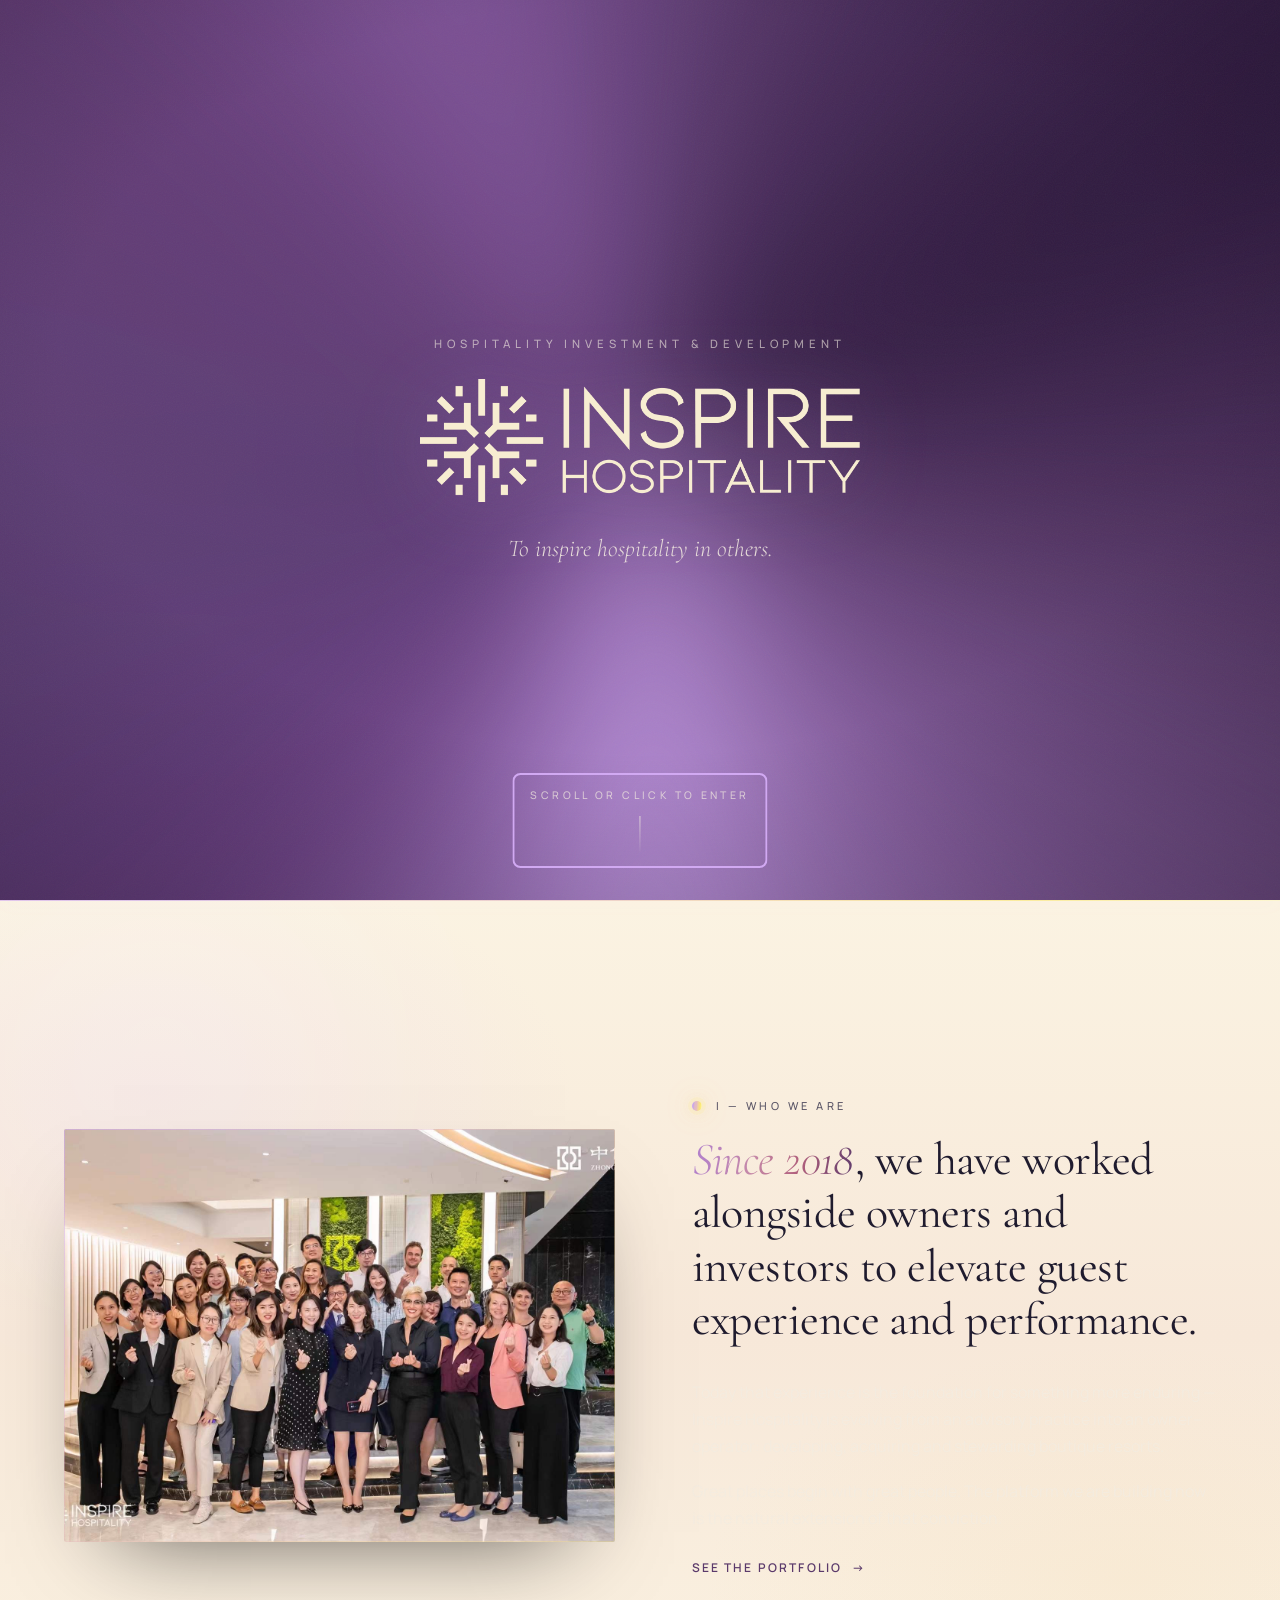
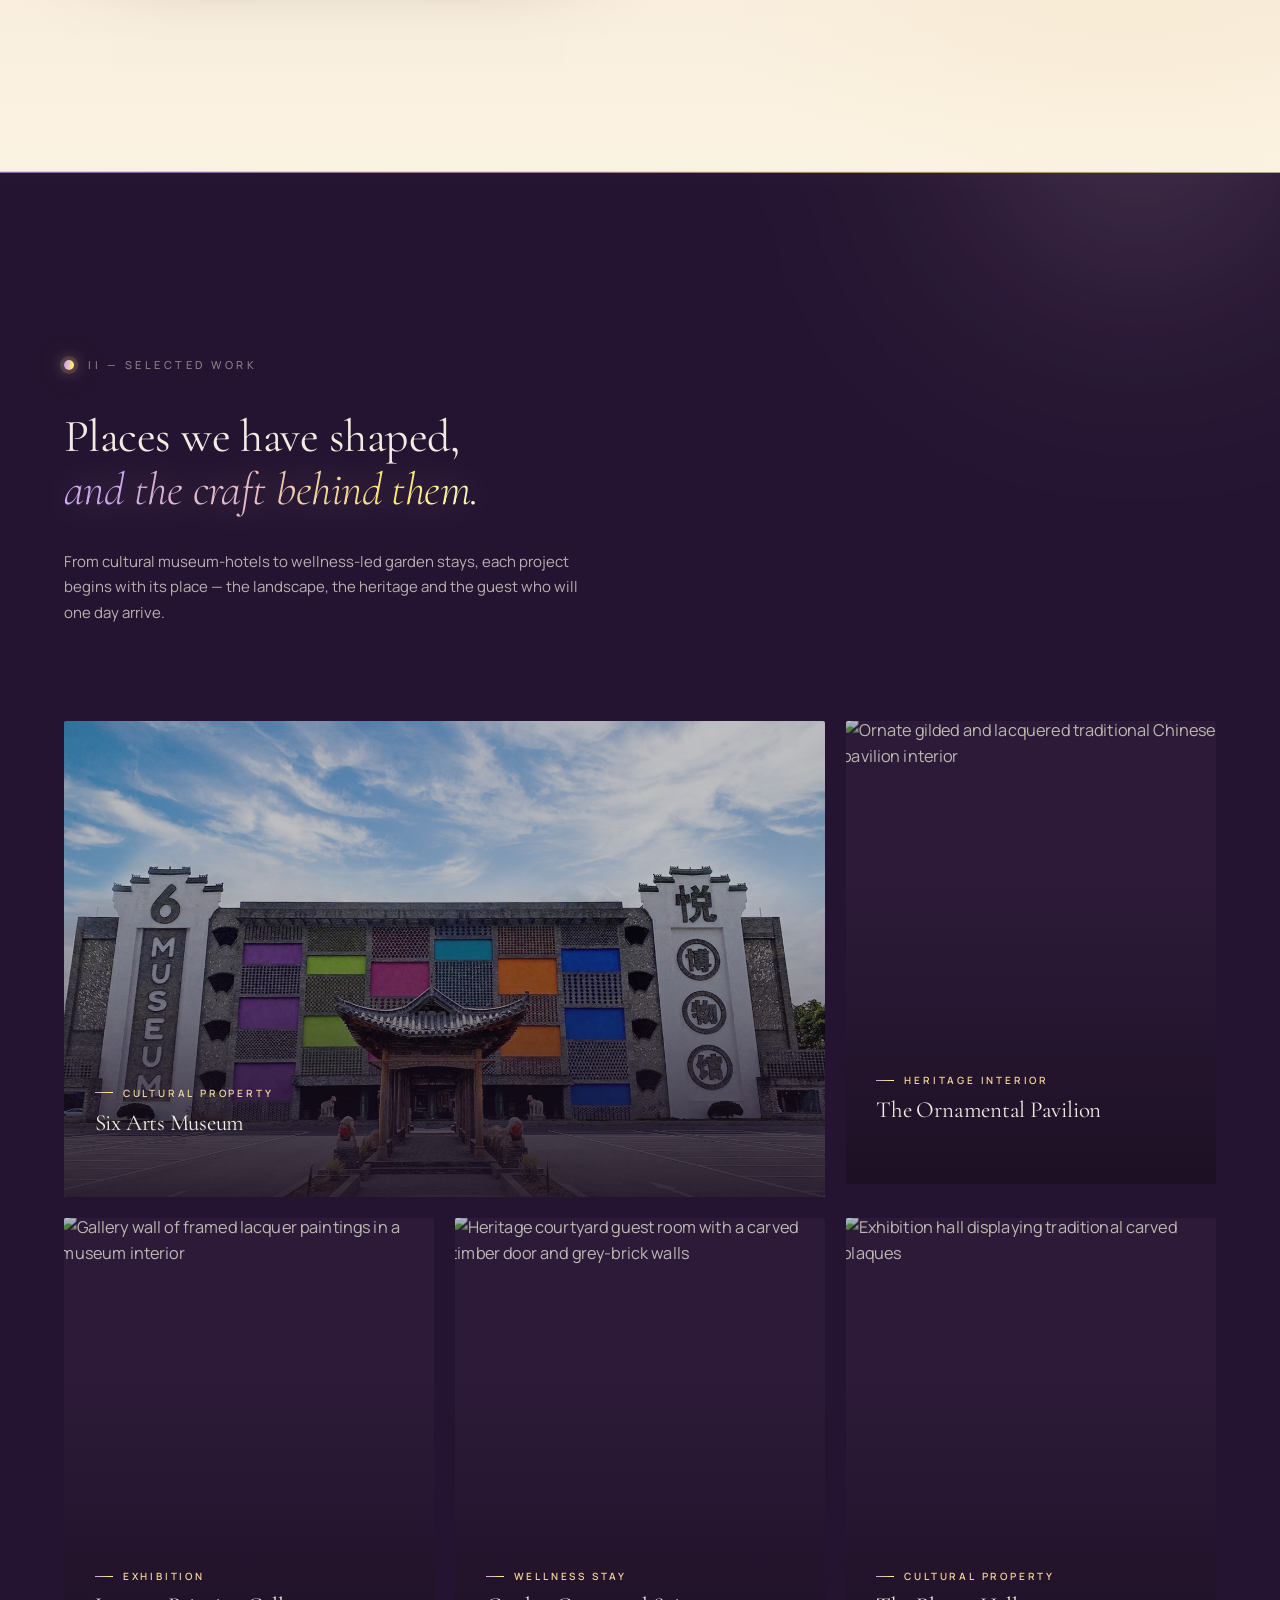
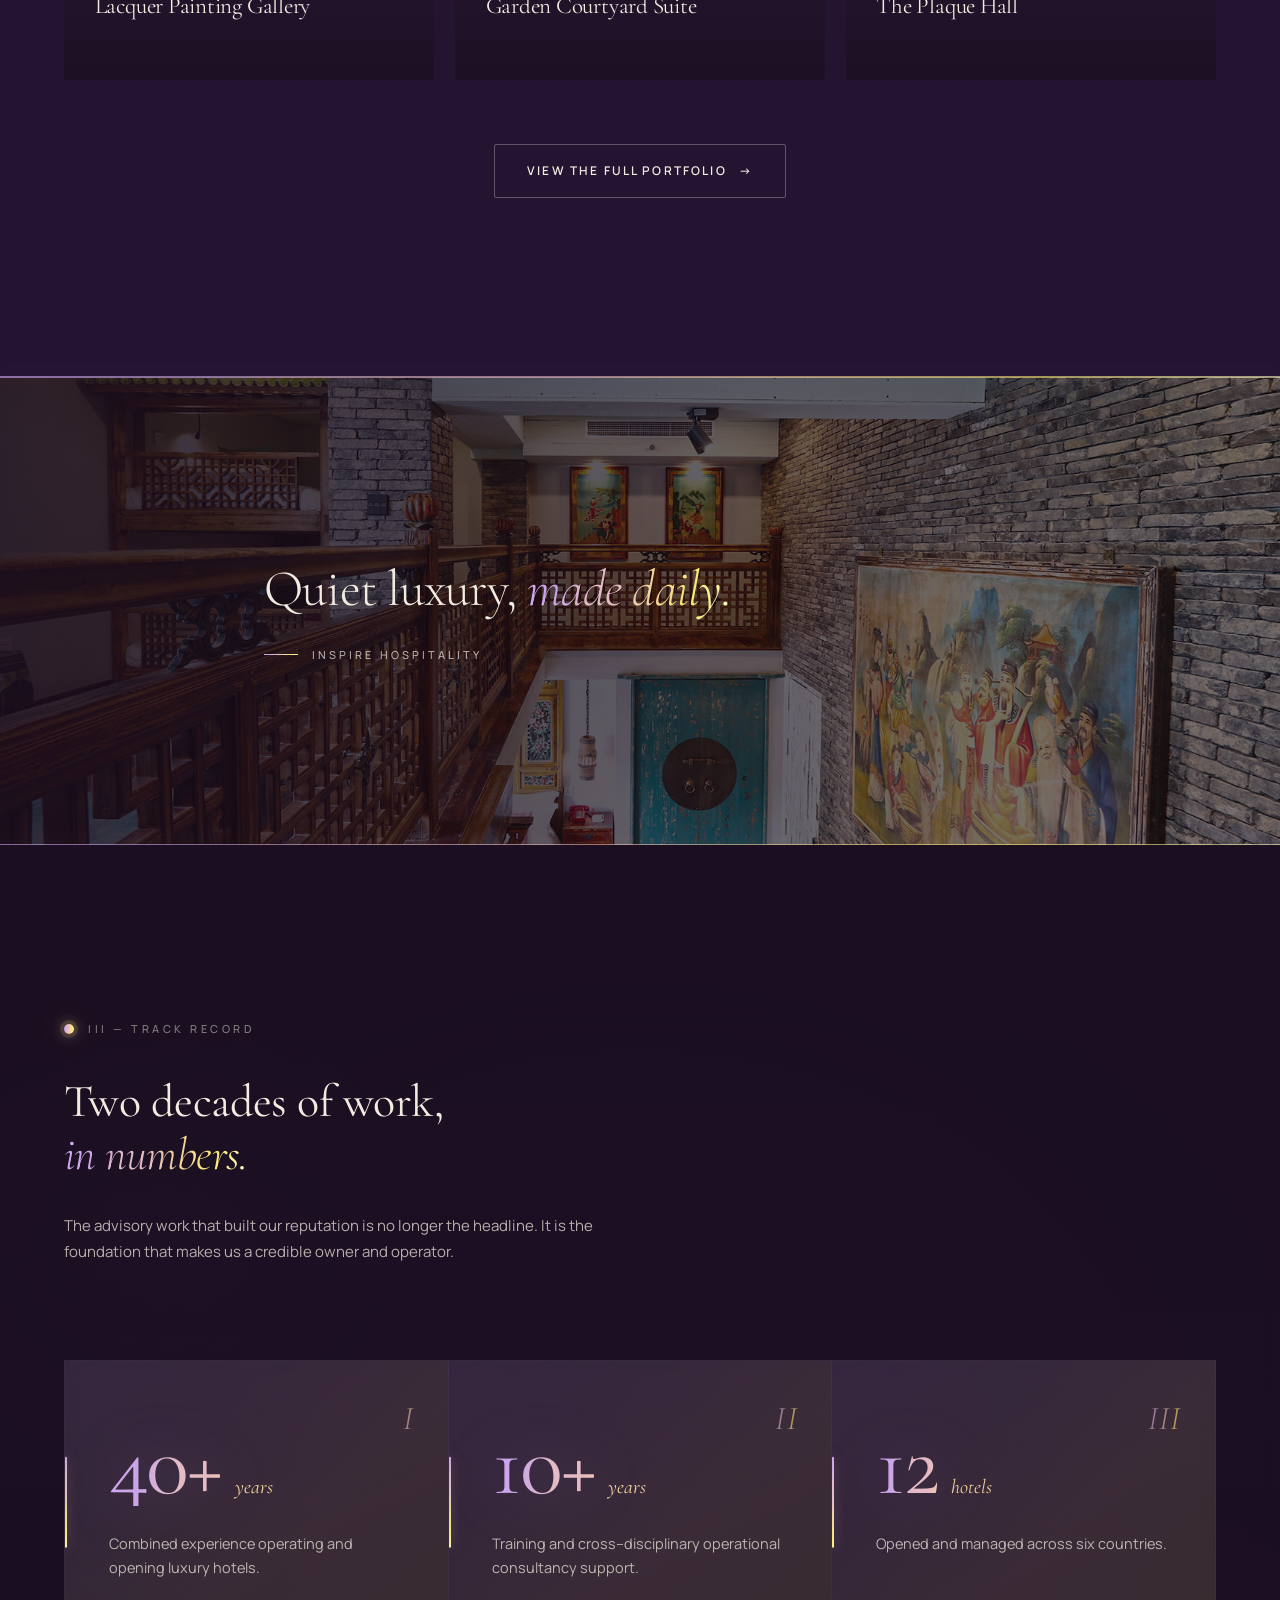
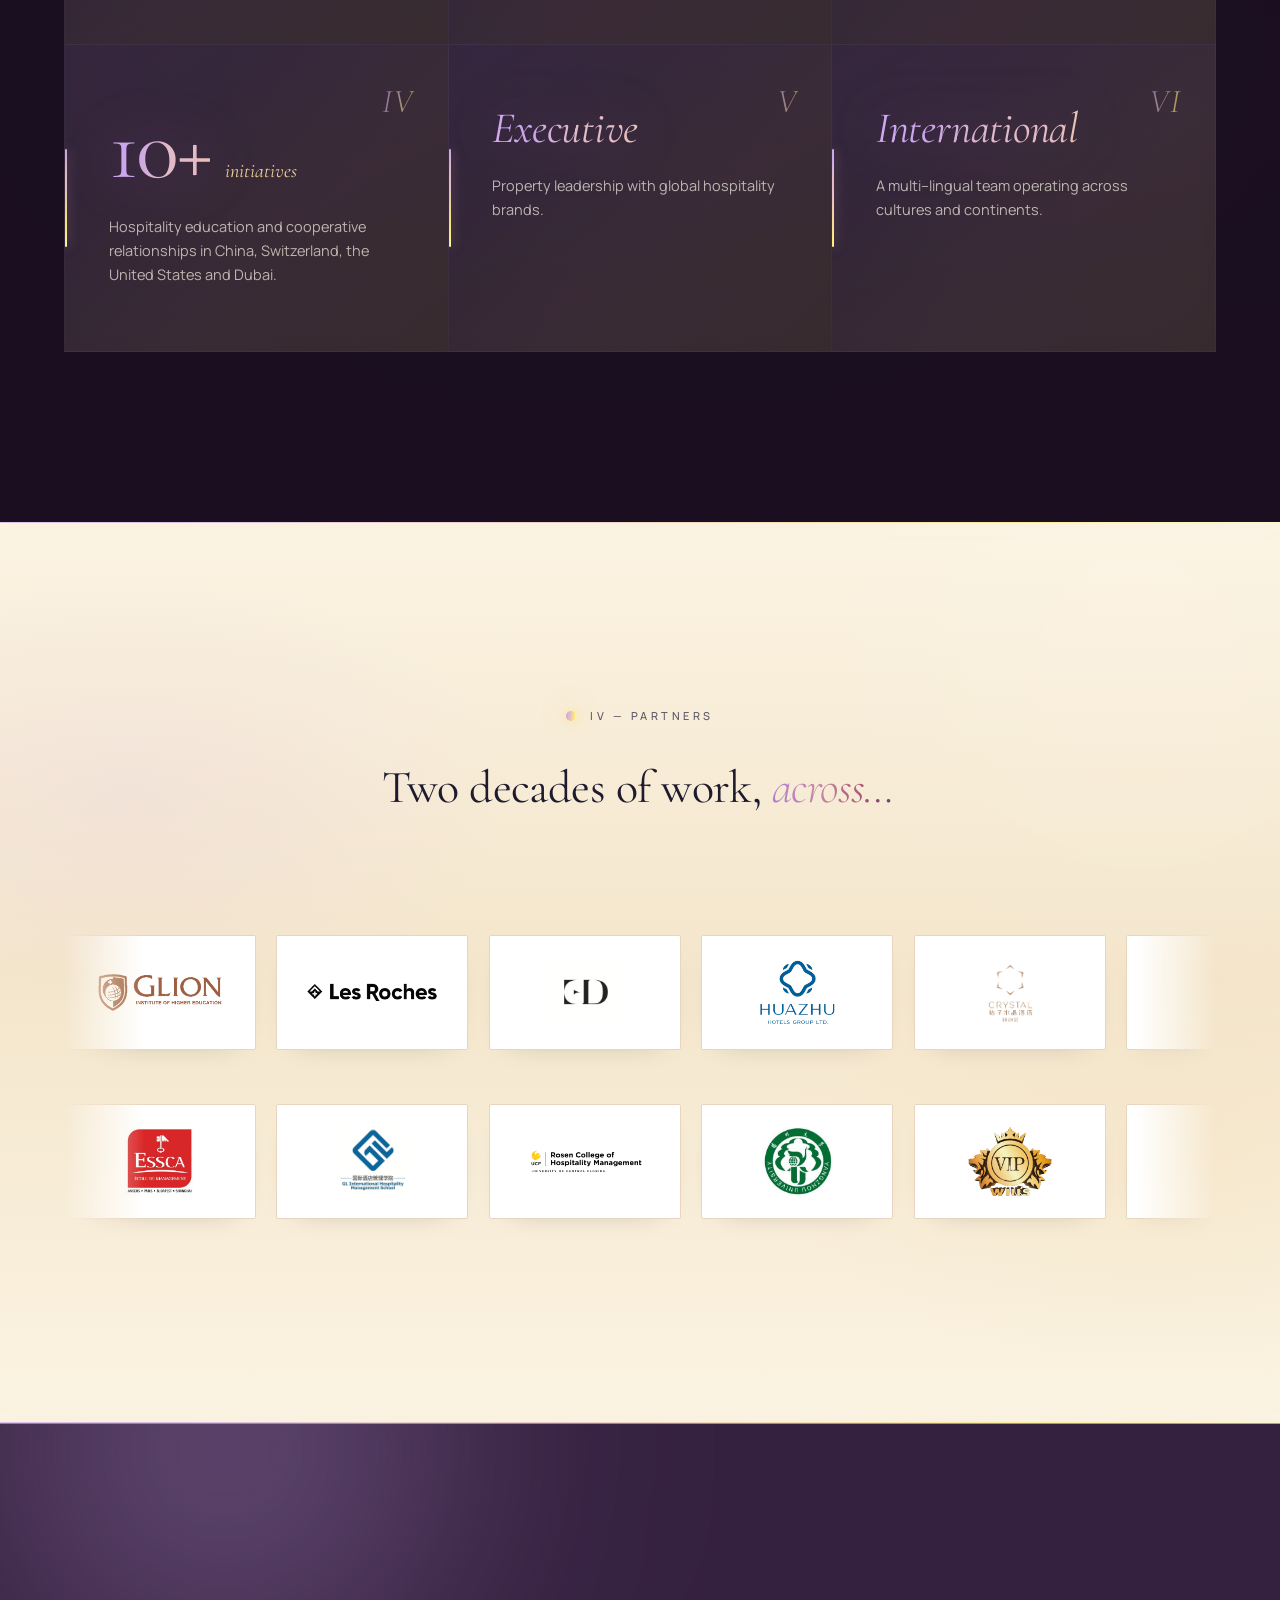
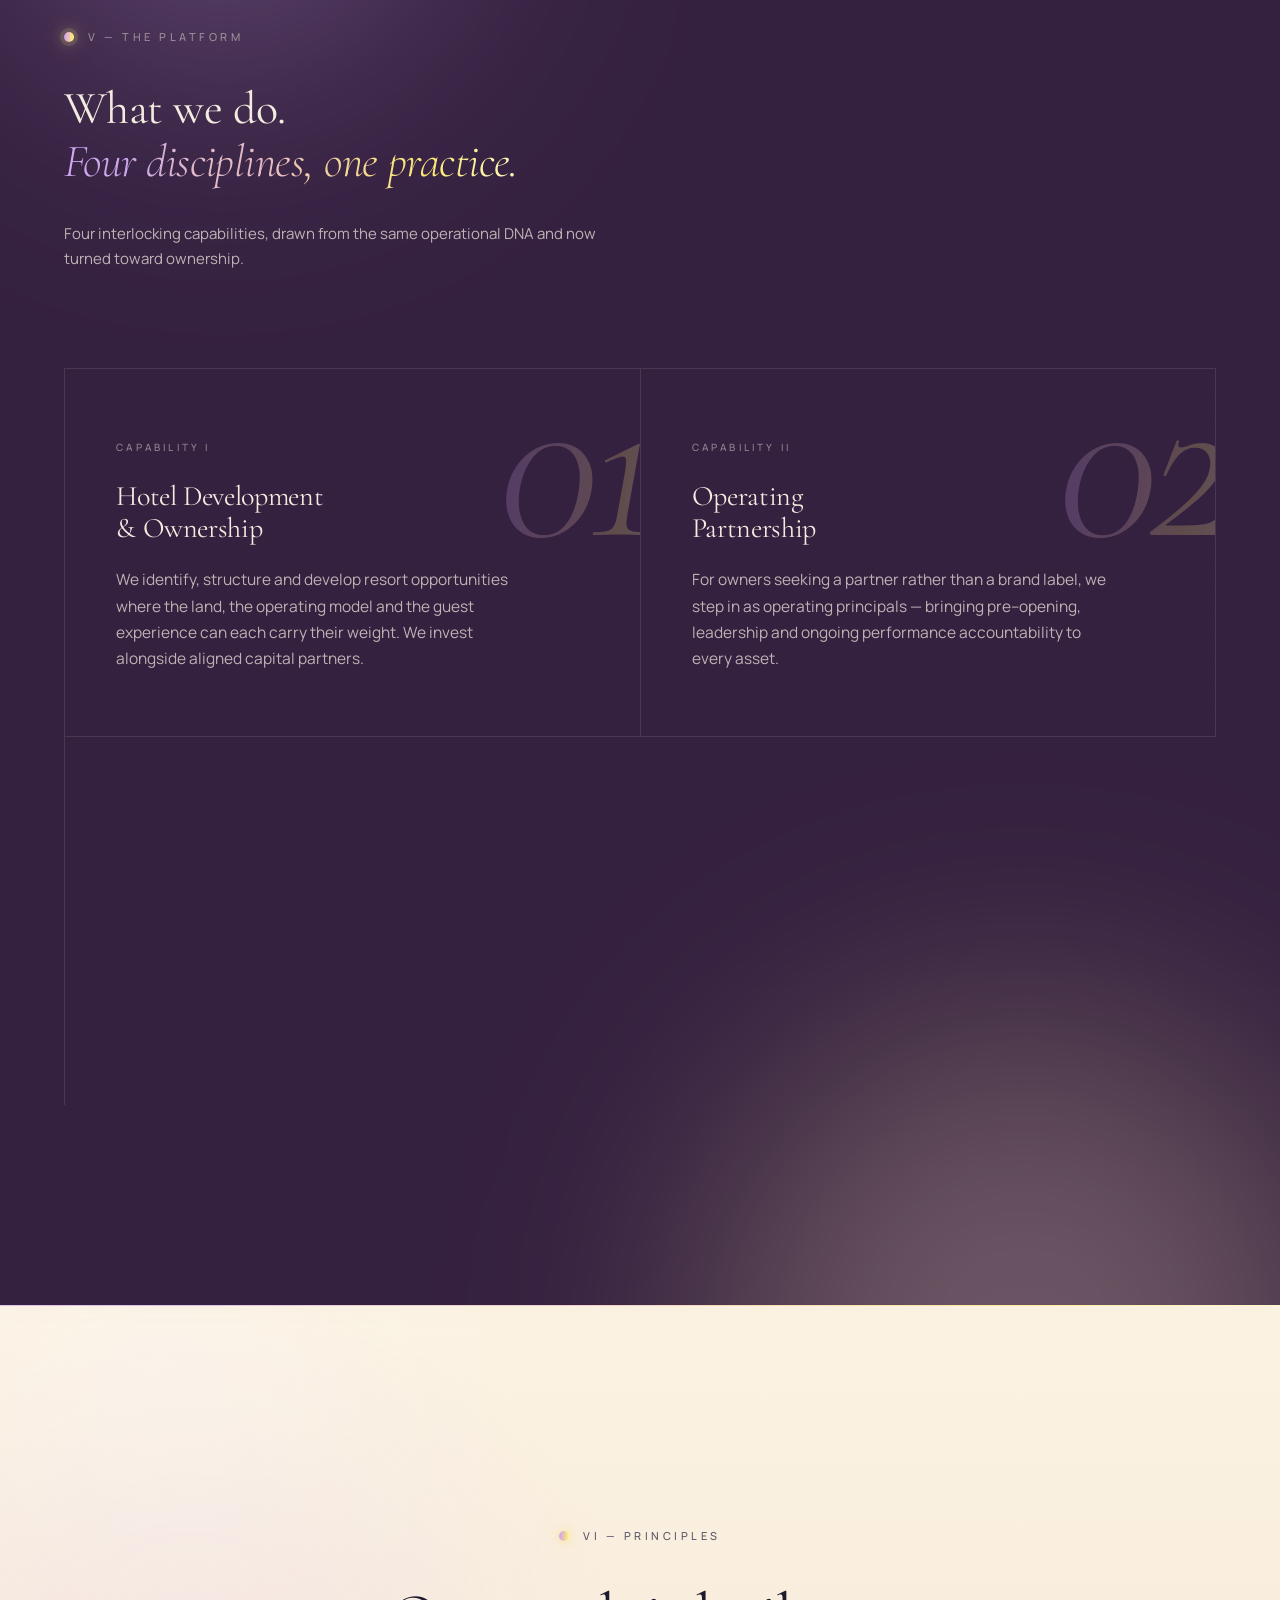
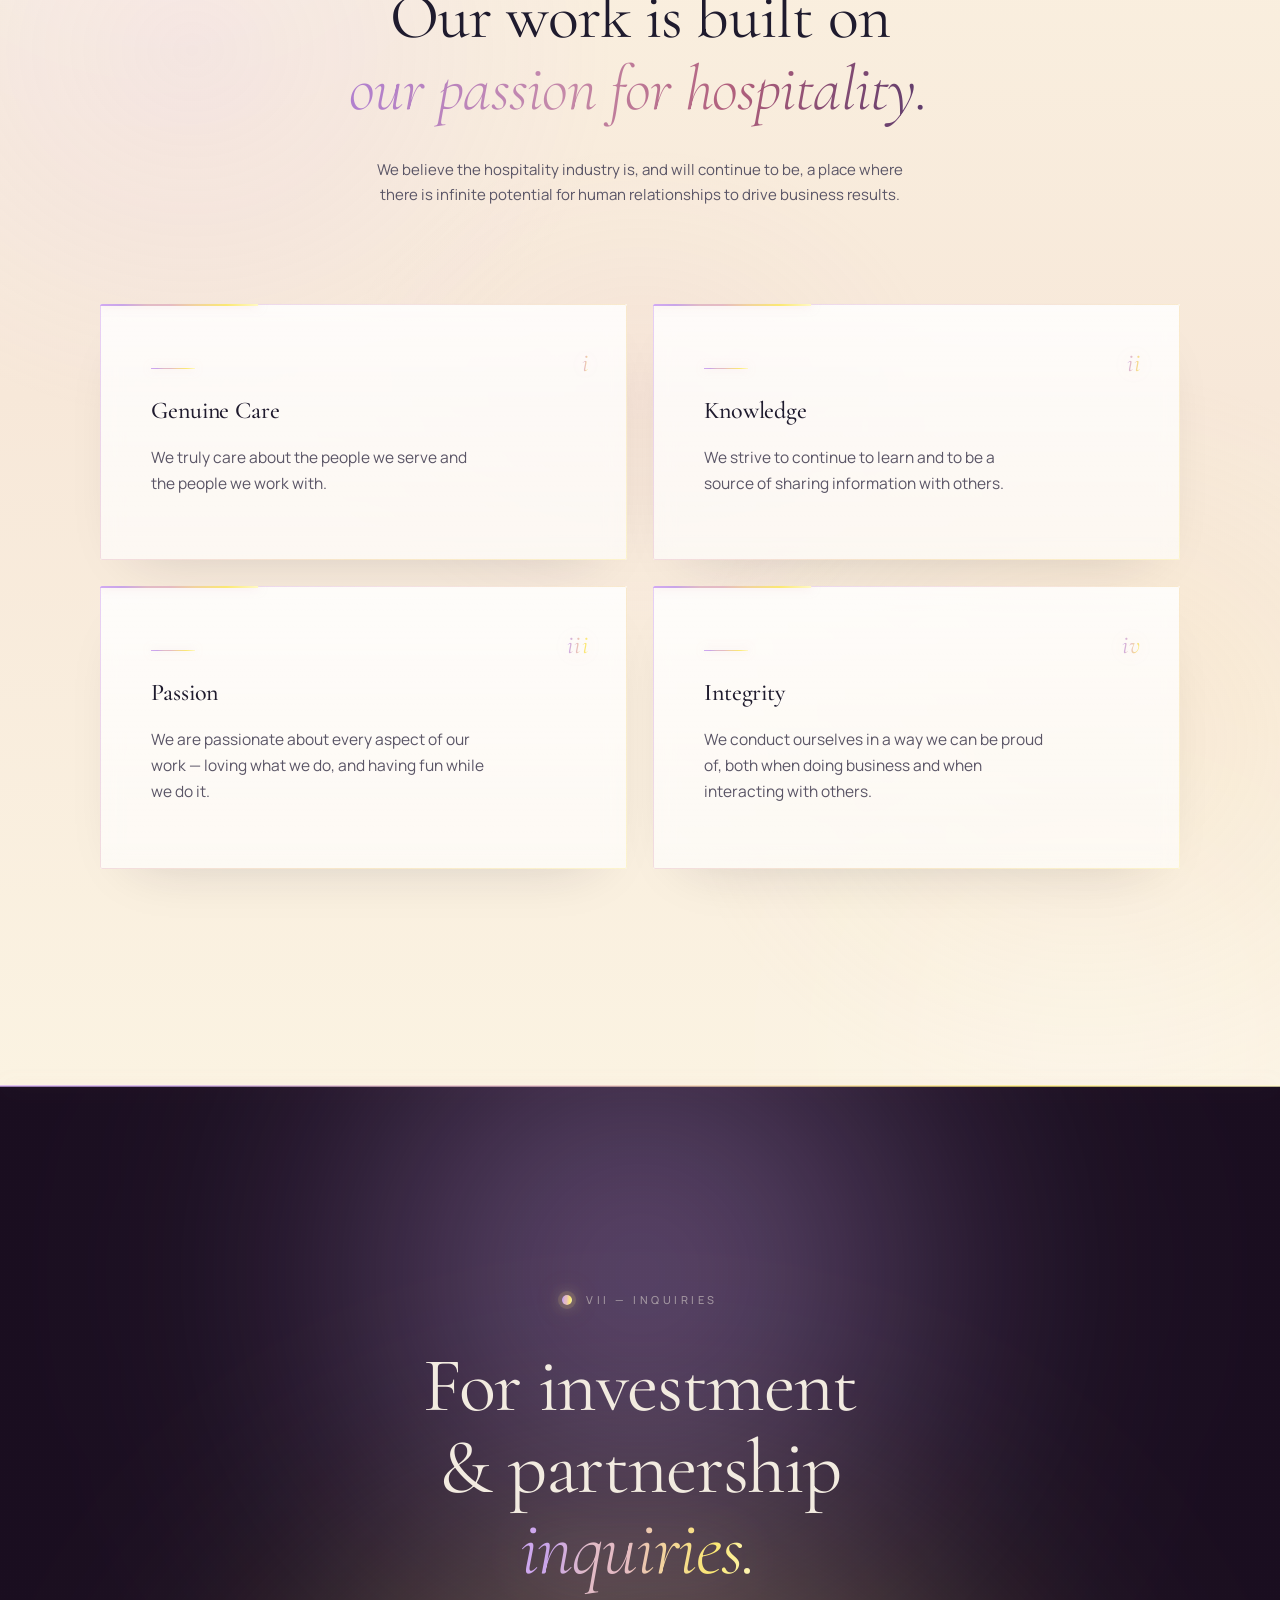
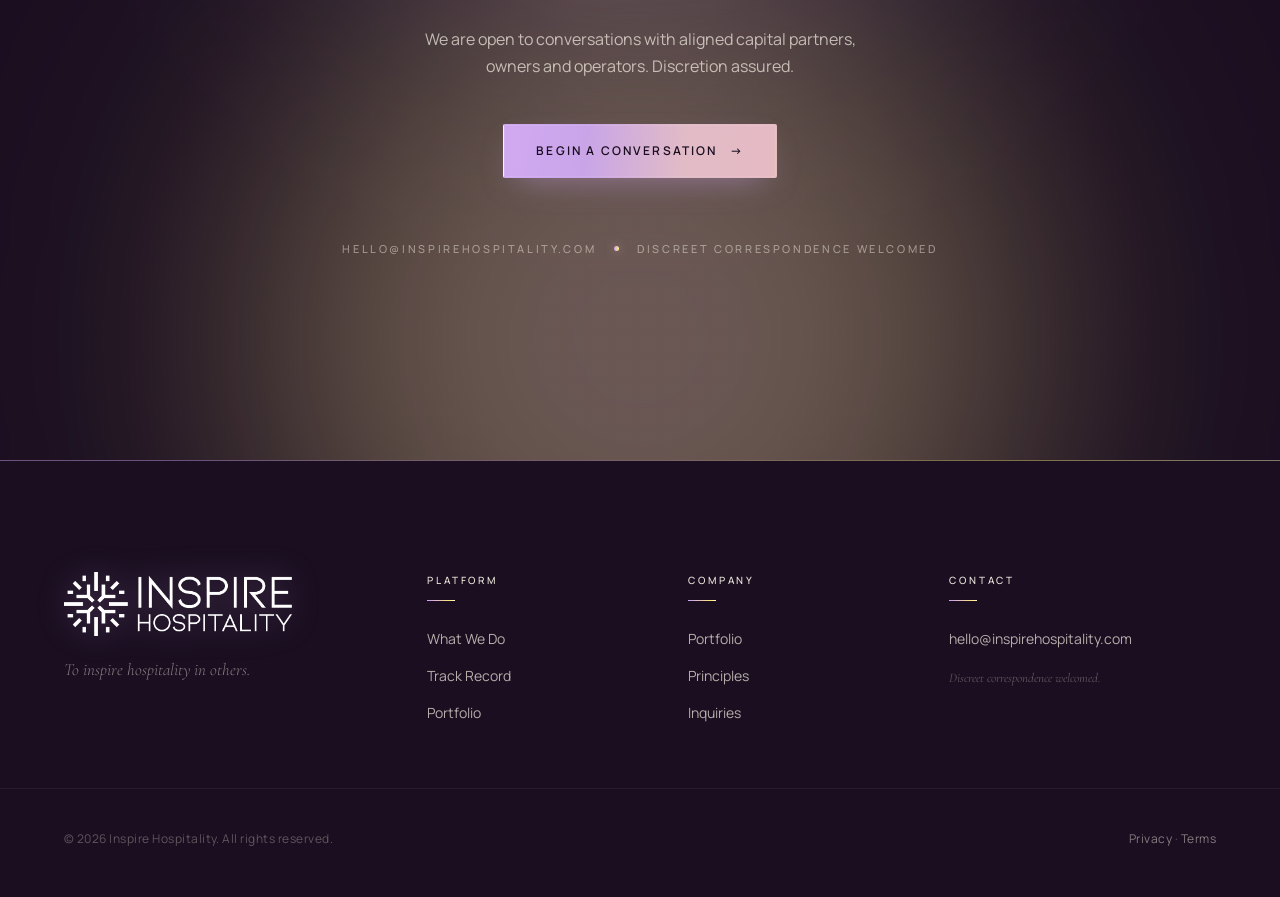
==== commit a0f9ad43: "wip" ====
--- a/index.html
+++ b/index.html
@@ -3,201 +3,237 @@
   <head>
     <meta charset="utf-8" />
     <meta name="viewport" content="width=device-width, initial-scale=1" />
+    <!-- Intro guard: flag a first visit before paint so returning visitors never flash the splash -->
+    <script>
+      (function () {
+        try {
+          if (!sessionStorage.getItem("ih_intro_seen")) {
+            document.documentElement.classList.add("intro-active");
+          }
+        } catch (e) {
+          document.documentElement.classList.add("intro-active");
+        }
+      })();
+    </script>
     <title>Inspire Hospitality &mdash; A hospitality investment and development platform</title>
     <meta
       name="description"
       content="Inspire Hospitality is a hospitality investment and development platform creating boutique, wellness-led resorts, built on two decades of operational and brand expertise."
     />
-    <link rel="icon" type="image/avif" href="assets/Logo.avif" />
+    <link rel="icon" type="image/avif" href="assets/img/brand/Logo.avif" />
     <link rel="preconnect" href="https://fonts.googleapis.com" />
     <link rel="preconnect" href="https://fonts.gstatic.com" crossorigin />
     <link
       href="https://fonts.googleapis.com/css2?family=Cormorant+Garamond:ital,wght@0,300;0,400;0,500;0,600;1,300;1,400;1,500&family=Manrope:wght@300;400;500;600&display=swap"
       rel="stylesheet"
     />
-    <link rel="stylesheet" href="styles.css" />
+    <link rel="stylesheet" href="assets/css/styles.css" />
+    <link rel="stylesheet" href="assets/css/pages.css" />
+    <link rel="stylesheet" href="assets/css/intro.css" />
   </head>
   <body>
     <a class="skip-link" href="#main">Skip to content</a>
 
+    <!-- ============ INTRO / SPLASH (first visit) ============ -->
+    <div class="intro" id="intro" role="dialog" aria-label="Welcome to Inspire Hospitality">
+      <div class="intro__field" aria-hidden="true"></div>
+      <div class="intro__shine" aria-hidden="true"></div>
+      <div class="intro__grain" aria-hidden="true"></div>
+
+      <div class="intro__inner">
+        <p class="intro__eyebrow">Hospitality Investment &amp; Development</p>
+        <img class="intro__logo" src="assets/img/brand/logo-02.png" alt="Inspire Hospitality" />
+        <p class="intro__tagline">To inspire hospitality <em>in others.</em></p>
+      </div>
+
+      <button class="intro__cue" type="button" id="intro-enter" aria-label="Enter the site">
+        <span>Scroll or click to enter</span>
+        <span class="intro__cue-line" aria-hidden="true"></span>
+      </button>
+    </div>
+
     <header class="nav" id="nav">
       <div class="nav__inner">
-        <a class="nav__brand" href="#top" aria-label="Inspire Hospitality, home">
-          <img
-            class="nav__logo"
-            src="assets/Logo.avif"
-            alt="Inspire Hospitality"
-          />
+        <a class="nav__brand" href="index.html" aria-label="Inspire Hospitality, home">
+          <img class="nav__logo" src="assets/img/brand/logo-02.png" alt="Inspire Hospitality" />
         </a>
-
-        <button
-          class="nav__toggle"
-          type="button"
-          aria-expanded="false"
-          aria-controls="nav-menu"
-          aria-label="Open menu"
-        >
+        <button class="nav__toggle" type="button" aria-expanded="false" aria-controls="nav-menu" aria-label="Open menu">
           <span></span><span></span><span></span>
         </button>
-
         <nav class="nav__menu" id="nav-menu" aria-label="Primary">
-          <a href="#top">Home</a>
-          <a href="#about">About Us</a>
-          <a href="#gallery">Gallery</a>
-          <a href="#solution">Solution</a>
-          <a class="nav__cta" href="#contact">Contact Us</a>
+          <a href="index.html" aria-current="page">Home</a>
+          <a href="portfolio.html">Portfolio</a>
+          <a class="nav__cta" href="contact.html">Contact Us</a>
         </nav>
       </div>
     </header>
 
     <main id="main">
-      <!-- ============ HERO ============ -->
-      <section class="hero" id="top" aria-label="Introduction">
-        <div class="hero__media" aria-hidden="true">
-          <div class="hero__base"></div>
-          <div class="hero__aurora"></div>
-          <div class="hero__bloom hero__bloom--lavender"></div>
-          <div class="hero__bloom hero__bloom--rose"></div>
-          <div class="hero__bloom hero__bloom--peach"></div>
-          <div class="hero__bloom hero__bloom--plum"></div>
-          <div class="hero__shimmer"></div>
-          <div class="hero__grain"></div>
-          <div class="hero__darken"></div>
-        </div>
-
-        <div class="hero__rail" aria-hidden="true">
-          <span class="hero__rail-text">Est. 2018 &middot; Investment &amp; Development</span>
-        </div>
-
-        <div class="hero__content container">
-          <p class="hero__eyebrow">
-            <span class="hero__eyebrow-rule"></span>
-            <span>Hospitality Investment &amp; Development</span>
-          </p>
-          <h1 class="hero__title">
-            <span class="hero__title-line">To inspire</span>
-            <span class="hero__title-line">hospitality</span>
-            <span class="hero__title-line hero__title-line--accent"><em>in others.</em></span>
-          </h1>
-          <p class="hero__lede">
+      <!-- ============ HERO (photographic) ============ -->
+      <section class="subhero subhero--lead" id="top" aria-label="Introduction">
+        <div class="subhero__media" aria-hidden="true">
+          <img src="assets/img/gallery/projects/%E5%BE%AE%E4%BF%A1%E5%9B%BE%E7%89%87_20200905153432.jpg" alt="" />
+        </div>
+        <div class="subhero__scrim" aria-hidden="true"></div>
+        <div class="subhero__glow" aria-hidden="true"></div>
+        <div class="subhero__grain" aria-hidden="true"></div>
+
+        <div class="container subhero__content">
+          <p class="subhero__eyebrow">Hospitality Investment &amp; Development</p>
+          <h1 class="subhero__title">To inspire hospitality <em>in others.</em></h1>
+          <p class="subhero__lede">
             A hospitality investment and development platform creating
-            boutique, wellness&ndash;led resorts, built on two decades of
+            boutique, wellness&ndash;led resorts &mdash; built on two decades of
             operational and brand expertise.
           </p>
-          <div class="hero__actions">
-            <a class="btn btn--primary" href="#platform">
-              <span>Explore the Platform</span>
+          <div class="subhero__actions">
+            <a class="btn btn--primary" href="portfolio.html">
+              <span>Explore the Portfolio</span>
               <span class="btn__arrow" aria-hidden="true">&rarr;</span>
             </a>
-            <a class="btn btn--ghost btn--ghost-light" href="#contact">
-              For Investors
-            </a>
-          </div>
-        </div>
-
-        <a class="hero__scroll" href="#positioning" aria-label="Scroll to next section">
+            <a class="btn btn--ghost btn--ghost-light" href="contact.html">For Investors</a>
+          </div>
+        </div>
+
+        <a class="subhero__scroll" href="#positioning" aria-label="Scroll to content">
           <span>Scroll</span>
-          <span class="hero__scroll-line" aria-hidden="true"></span>
+          <span class="subhero__scroll-line" aria-hidden="true"></span>
         </a>
-
-        <div class="hero__hairline" aria-hidden="true"></div>
-      </section>
-
-      <!-- ============ POSITIONING ============ -->
-      <section class="positioning" id="positioning" aria-labelledby="positioning-h">
+        <div class="subhero__hairline" aria-hidden="true"></div>
+      </section>
+
+      <!-- ============ POSITIONING (image + copy) ============ -->
+      <section class="section section--cream section--edge" id="positioning" aria-labelledby="pos-h">
         <div class="bloom bloom--tl" aria-hidden="true"></div>
-        <div class="bloom bloom--br" aria-hidden="true"></div>
-
-        <div class="container container--narrow positioning__inner">
-          <p class="section-mark">I &mdash; Who We Are</p>
-          <h2 class="display display--lg" id="positioning-h">
-            <em>Since 2018</em>, we have worked alongside companies, owners and
-            investors to elevate guest experience and financial performance.
-          </h2>
-
-          <p class="lede lede--drop">
-            <span class="dropcap">T</span>oday, that experience is the
-            foundation for something more enduring. Inspire Hospitality is
-            evolving from an advisory practice into an owner&ndash;operator,
-            developing, acquiring, and stewarding boutique resorts shaped by
-            the operational depth we have spent two decades refining.
-          </p>
-          <p class="lede">
-            Our work has always begun with the belief that great places begin
-            with great people. The platform we are building now is the natural
-            extension of that conviction.
-          </p>
-        </div>
-      </section>
-
-      <!-- ============ EDITORIAL BANNER CAROUSEL ============ -->
-      <section class="banner" id="banner" aria-label="Editorial gallery" data-interval="6000">
-        <div class="editorial__hairline editorial__hairline--top"></div>
-
-        <div class="banner__viewport">
-          <div class="banner__track">
-            <div class="banner__slide is-active" data-caption="A sense of place">
-              <img src="assets/banner/image1.jpg" alt="" loading="lazy" />
+        <div class="container">
+          <div class="story-grid" data-reveal>
+            <div class="story__media media-frame">
+              <img src="assets/img/about/t1.jpg" alt="The Inspire Hospitality team gathered in a hotel lobby" loading="lazy" />
             </div>
-            <div class="banner__slide" data-caption="The architecture of arrival">
-              <img src="assets/banner/image2.jpg" alt="" loading="lazy" />
+            <div class="story__body">
+              <p class="section-mark">I &mdash; Who We Are</p>
+              <h2 class="display display--sm" id="pos-h">
+                <em>Since 2018</em>, we have worked alongside owners and
+                investors to elevate guest experience and performance.
+              </h2>
+              <p class="lede">
+                Today that experience is the foundation for something more
+                enduring &mdash; Inspire Hospitality is evolving from an
+                advisory practice into an owner&ndash;operator: developing,
+                acquiring and stewarding boutique resorts.
+              </p>
+              <p class="lede">
+                Great places begin with great people. The platform we are
+                building now is the natural extension of that conviction.
+              </p>
+              <a class="link-arrow" href="portfolio.html">
+                <span>See the Portfolio</span>
+                <span class="btn__arrow" aria-hidden="true">&rarr;</span>
+              </a>
             </div>
-            <div class="banner__slide" data-caption="Considered hospitality">
-              <img src="assets/banner/image3.jpg" alt="" loading="lazy" />
-            </div>
-            <div class="banner__slide" data-caption="Where land meets craft">
-              <img src="assets/banner/image4.jpg" alt="" loading="lazy" />
-            </div>
-            <div class="banner__slide" data-caption="Quiet luxury, made daily">
-              <img src="assets/banner/image5.jpg" alt="" loading="lazy" />
-            </div>
-          </div>
-
-          <div class="banner__overlay" aria-hidden="true"></div>
-        </div>
-
-        <div class="banner__caption">
-          <span class="banner__counter" aria-hidden="true">
-            <em class="banner__counter-current">01</em>
-            <span class="banner__counter-divider">/</span>
-            <span class="banner__counter-total">05</span>
-          </span>
-          <span class="banner__caption-rule" aria-hidden="true"></span>
-          <span class="banner__caption-text" aria-live="polite">A sense of place</span>
-        </div>
-
-        <div class="banner__controls" aria-label="Gallery controls">
-          <button class="banner__nav banner__nav--prev" type="button" aria-label="Previous image">
-            <svg width="14" height="14" viewBox="0 0 14 14" fill="none" aria-hidden="true">
-              <path d="M9 1L3 7L9 13" stroke="currentColor" stroke-width="1.2" stroke-linecap="round" stroke-linejoin="round"/>
-            </svg>
-          </button>
-          <div class="banner__dots" role="tablist">
-            <button class="banner__dot is-active" type="button" role="tab" aria-label="Slide 1" aria-selected="true"></button>
-            <button class="banner__dot" type="button" role="tab" aria-label="Slide 2" aria-selected="false"></button>
-            <button class="banner__dot" type="button" role="tab" aria-label="Slide 3" aria-selected="false"></button>
-            <button class="banner__dot" type="button" role="tab" aria-label="Slide 4" aria-selected="false"></button>
-            <button class="banner__dot" type="button" role="tab" aria-label="Slide 5" aria-selected="false"></button>
-          </div>
-          <button class="banner__nav banner__nav--next" type="button" aria-label="Next image">
-            <svg width="14" height="14" viewBox="0 0 14 14" fill="none" aria-hidden="true">
-              <path d="M5 1L11 7L5 13" stroke="currentColor" stroke-width="1.2" stroke-linecap="round" stroke-linejoin="round"/>
-            </svg>
-          </button>
-        </div>
-
-        <div class="banner__progress" aria-hidden="true">
-          <div class="banner__progress-bar"></div>
-        </div>
-
-        <div class="editorial__hairline editorial__hairline--bottom"></div>
-      </section>
-
-      <!-- ============ TRACK RECORD STATS ============ -->
-      <section class="track" id="track-record" aria-labelledby="track-h">
+          </div>
+        </div>
+      </section>
+
+      <!-- ============ FEATURED WORK ============ -->
+      <section class="section section--dark section--edge" id="work" aria-labelledby="work-h">
+        <div class="bloom bloom--tr bloom--soft" aria-hidden="true"></div>
         <div class="container">
           <header class="section-head">
-            <p class="section-mark">II &mdash; Track Record</p>
+            <p class="section-mark">II &mdash; Selected Work</p>
+            <h2 class="display display--sm" id="work-h">
+              Places we have shaped,<br />
+              <em>and the craft behind them.</em>
+            </h2>
+            <p class="section-head__lede">
+              From cultural museum-hotels to wellness-led garden stays, each
+              project begins with its place &mdash; the landscape, the heritage
+              and the guest who will one day arrive.
+            </p>
+          </header>
+
+          <div class="work-grid">
+            <a class="work-card work-card--wide" href="portfolio.html" data-reveal>
+              <img src="assets/img/home/museum.jpg" alt="The Six Arts Museum, a colourful cultural museum facade with a traditional pavilion gate" loading="lazy" />
+              <div class="work-card__scrim" aria-hidden="true"></div>
+              <div class="work-card__body">
+                <p class="work-card__tag">Cultural Property</p>
+                <h3 class="work-card__title">Six Arts Museum</h3>
+                <p class="work-card__meta">Museum-hotel concept &middot; China</p>
+              </div>
+            </a>
+
+            <a class="work-card" href="portfolio.html" data-reveal>
+              <img src="assets/img/gallery/projects/%E5%BE%AE%E4%BF%A1%E5%9B%BE%E7%89%87_20200905153336.jpg" alt="Ornate gilded and lacquered traditional Chinese pavilion interior" loading="lazy" />
+              <div class="work-card__scrim" aria-hidden="true"></div>
+              <div class="work-card__body">
+                <p class="work-card__tag">Heritage Interior</p>
+                <h3 class="work-card__title">The Ornamental Pavilion</h3>
+                <p class="work-card__meta">Restoration &amp; interiors</p>
+              </div>
+            </a>
+
+            <a class="work-card" href="portfolio.html" data-reveal>
+              <img src="assets/img/home/%E4%B8%89%E6%A5%BC-%E6%BC%86%E7%94%BB%E9%A6%86.jpg" alt="Gallery wall of framed lacquer paintings in a museum interior" loading="lazy" />
+              <div class="work-card__scrim" aria-hidden="true"></div>
+              <div class="work-card__body">
+                <p class="work-card__tag">Exhibition</p>
+                <h3 class="work-card__title">Lacquer Painting Gallery</h3>
+                <p class="work-card__meta">Cultural programming</p>
+              </div>
+            </a>
+
+            <a class="work-card" href="portfolio.html" data-reveal>
+              <img src="assets/img/home/%E6%82%A6%E7%9B%AE%E7%A7%81%E5%AE%B6%E7%BB%8F%E5%85%B8%E8%8A%B1%E5%9B%AD%E6%88%BF%20(5).JPG" alt="Heritage courtyard guest room with a carved timber door and grey-brick walls" loading="lazy" />
+              <div class="work-card__scrim" aria-hidden="true"></div>
+              <div class="work-card__body">
+                <p class="work-card__tag">Wellness Stay</p>
+                <h3 class="work-card__title">Garden Courtyard Suite</h3>
+                <p class="work-card__meta">Boutique resort keys</p>
+              </div>
+            </a>
+
+            <a class="work-card" href="portfolio.html" data-reveal>
+              <img src="assets/img/gallery/projects/%E4%B8%89%E6%A5%BC-%E5%8C%BE%E9%A2%9D%E9%A6%86.jpg" alt="Exhibition hall displaying traditional carved plaques" loading="lazy" />
+              <div class="work-card__scrim" aria-hidden="true"></div>
+              <div class="work-card__body">
+                <p class="work-card__tag">Cultural Property</p>
+                <h3 class="work-card__title">The Plaque Hall</h3>
+                <p class="work-card__meta">Museum-hotel concept</p>
+              </div>
+            </a>
+          </div>
+
+          <div class="work-more">
+            <a class="btn btn--ghost" href="portfolio.html">
+              <span>View the Full Portfolio</span>
+              <span class="btn__arrow" aria-hidden="true">&rarr;</span>
+            </a>
+          </div>
+        </div>
+      </section>
+
+      <!-- ============ EDITORIAL PULL-QUOTE BAND ============ -->
+      <section class="quote-band" aria-label="Brand statement">
+        <div class="quote-band__media" aria-hidden="true">
+          <img src="assets/img/gallery/rooms/%E6%82%A6%E5%B0%94%E5%A4%8D%E5%BC%8F%E6%AC%A2%E8%81%9A%E6%88%BF%20(1).jpg" alt="" />
+        </div>
+        <div class="quote-band__scrim" aria-hidden="true"></div>
+        <div class="container quote-band__inner">
+          <p class="quote-band__q">Quiet luxury, <em>made daily.</em></p>
+          <p class="quote-band__cite">Inspire Hospitality</p>
+        </div>
+      </section>
+
+      <!-- ============ TRACK RECORD (photo-backed stats) ============ -->
+      <section class="track track--photo" id="track-record" aria-labelledby="track-h">
+        <div class="photo-bg" aria-hidden="true">
+          <img src="assets/img/gallery/events/YZM8161_w6773.JPG" alt="" />
+          <div class="photo-bg__scrim"></div>
+        </div>
+        <div class="container">
+          <header class="section-head">
+            <p class="section-mark">III &mdash; Track Record</p>
             <h2 class="display display--sm" id="track-h">
               Two decades of work,<br />
               <em>in numbers.</em>
@@ -213,73 +249,89 @@
             <li class="stat">
               <span class="stat__roman">I</span>
               <p class="stat__figure"><span class="stat__num">40+</span><span class="stat__unit">years</span></p>
-              <p class="stat__label">
-                Combined experience operating and opening luxury hotels.
-              </p>
+              <p class="stat__label">Combined experience operating and opening luxury hotels.</p>
             </li>
             <li class="stat">
               <span class="stat__roman">II</span>
               <p class="stat__figure"><span class="stat__num">10+</span><span class="stat__unit">years</span></p>
-              <p class="stat__label">
-                Training and cross&ndash;disciplinary operational consultancy support.
-              </p>
+              <p class="stat__label">Training and cross&ndash;disciplinary operational consultancy support.</p>
             </li>
             <li class="stat">
               <span class="stat__roman">III</span>
               <p class="stat__figure"><span class="stat__num">12</span><span class="stat__unit">hotels</span></p>
-              <p class="stat__label">
-                Opened and managed across six countries.
-              </p>
+              <p class="stat__label">Opened and managed across six countries.</p>
             </li>
             <li class="stat">
               <span class="stat__roman">IV</span>
               <p class="stat__figure"><span class="stat__num">10+</span><span class="stat__unit">initiatives</span></p>
-              <p class="stat__label">
-                Hospitality education and cooperative relationships in China,
-                Switzerland, the United States and Dubai.
-              </p>
+              <p class="stat__label">Hospitality education and cooperative relationships in China, Switzerland, the United States and Dubai.</p>
             </li>
             <li class="stat">
               <span class="stat__roman">V</span>
               <p class="stat__figure"><span class="stat__num stat__num--word">Executive</span></p>
-              <p class="stat__label">
-                Property leadership with global hospitality brands.
-              </p>
+              <p class="stat__label">Property leadership with global hospitality brands.</p>
             </li>
             <li class="stat">
               <span class="stat__roman">VI</span>
               <p class="stat__figure"><span class="stat__num stat__num--word">International</span></p>
-              <p class="stat__label">
-                A multi&ndash;lingual team operating across cultures and continents.
-              </p>
+              <p class="stat__label">A multi&ndash;lingual team operating across cultures and continents.</p>
             </li>
           </ol>
         </div>
       </section>
 
-      <!-- ============ CLIENTS / PARTNERS ============ -->
+      <!-- ============ PARTNERS ============ -->
       <section class="clients" id="clients" aria-labelledby="clients-h">
         <div class="bloom bloom--tr bloom--soft" aria-hidden="true"></div>
         <div class="container">
           <header class="section-head section-head--center">
-            <p class="section-mark">III &mdash; Partners</p>
+            <p class="section-mark">IV &mdash; Partners</p>
             <h2 class="display display--sm" id="clients-h">
               Two decades of work, <em>across&hellip;</em>
             </h2>
           </header>
 
-          <ul class="logos" role="list">
-            <li><img src="assets/clients/client1.avif" alt="Partner 1" loading="lazy" /></li>
-            <li><img src="assets/clients/client2.avif" alt="Partner 2" loading="lazy" /></li>
-            <li><img src="assets/clients/client3.avif" alt="Partner 3" loading="lazy" /></li>
-            <li><img src="assets/clients/client4.avif" alt="Partner 4" loading="lazy" /></li>
-            <li><img src="assets/clients/client5.avif" alt="Partner 5" loading="lazy" /></li>
-            <li><img src="assets/clients/client6.avif" alt="Partner 6" loading="lazy" /></li>
-            <li><img src="assets/clients/client7.avif" alt="Partner 7" loading="lazy" /></li>
-            <li><img src="assets/clients/client8.avif" alt="Partner 8" loading="lazy" /></li>
-            <li><img src="assets/clients/client9.avif" alt="Partner 9" loading="lazy" /></li>
-            <li><img src="assets/clients/client10.avif" alt="Partner 10" loading="lazy" /></li>
-          </ul>
+          <div class="marquee" aria-label="Partners, collaborators and hospitality-education institutions">
+            <!-- Row 1 — scrolls left -->
+            <div class="marquee__row">
+              <div class="marquee__track">
+                <span class="marquee__item"><img src="assets/img/partners/Glion.png" alt="Glion Institute of Higher Education" loading="lazy" /></span>
+                <span class="marquee__item"><img src="assets/img/partners/Les%20Roches%20logo%20cobranded%20Black%20(1).png" alt="Les Roches" loading="lazy" /></span>
+                <span class="marquee__item"><img src="assets/img/partners/Ecole%20Ducasse%20logo.jpg" alt="École Ducasse" loading="lazy" /></span>
+                <span class="marquee__item"><img src="assets/img/partners/huazhu_hotels_group.png" alt="Huazhu Hotels Group" loading="lazy" /></span>
+                <span class="marquee__item"><img src="assets/img/partners/crystal%20orange%20logo.png" alt="Crystal Orange Hotels" loading="lazy" /></span>
+                <span class="marquee__item"><img src="assets/img/partners/K11%20MUSEA%20Logo%20(1).png" alt="K11 MUSEA" loading="lazy" /></span>
+                <span class="marquee__item"><img src="assets/img/partners/Equinox_L_Catterton_investment_Logo.jpg" alt="L Catterton" loading="lazy" /></span>
+                <!-- duplicate set (seamless loop) -->
+                <span class="marquee__item" aria-hidden="true"><img src="assets/img/partners/Glion.png" alt="" loading="lazy" /></span>
+                <span class="marquee__item" aria-hidden="true"><img src="assets/img/partners/Les%20Roches%20logo%20cobranded%20Black%20(1).png" alt="" loading="lazy" /></span>
+                <span class="marquee__item" aria-hidden="true"><img src="assets/img/partners/Ecole%20Ducasse%20logo.jpg" alt="" loading="lazy" /></span>
+                <span class="marquee__item" aria-hidden="true"><img src="assets/img/partners/huazhu_hotels_group.png" alt="" loading="lazy" /></span>
+                <span class="marquee__item" aria-hidden="true"><img src="assets/img/partners/crystal%20orange%20logo.png" alt="" loading="lazy" /></span>
+                <span class="marquee__item" aria-hidden="true"><img src="assets/img/partners/K11%20MUSEA%20Logo%20(1).png" alt="" loading="lazy" /></span>
+                <span class="marquee__item" aria-hidden="true"><img src="assets/img/partners/Equinox_L_Catterton_investment_Logo.jpg" alt="" loading="lazy" /></span>
+              </div>
+            </div>
+
+            <!-- Row 2 — scrolls right -->
+            <div class="marquee__row">
+              <div class="marquee__track marquee__track--reverse">
+                <span class="marquee__item"><img src="assets/img/partners/ESCCA.jfif" alt="ESCCA" loading="lazy" /></span>
+                <span class="marquee__item"><img src="assets/img/partners/Guilin%20%E5%9B%BD%E9%99%85%E9%85%92%E5%BA%97%E7%AE%A1%E7%90%86%E5%AD%A6%E9%99%A2%20Logo.jpg" alt="Guilin Tourism College" loading="lazy" /></span>
+                <span class="marquee__item"><img src="assets/img/partners/UCF%20hospitality%20management%20school%20Logo%20-%20Copy.jpg" alt="University of Central Florida, Rosen College of Hospitality Management" loading="lazy" /></span>
+                <span class="marquee__item"><img src="assets/img/partners/Yangzhou%20University%20Logo.jpg" alt="Yangzhou University" loading="lazy" /></span>
+                <span class="marquee__item"><img src="assets/img/partners/Wills%20logo%20color.png" alt="Wills" loading="lazy" /></span>
+                <span class="marquee__item"><img src="assets/img/partners/Avantgarde.png" alt="Avantgarde" loading="lazy" /></span>
+                <!-- duplicate set (seamless loop) -->
+                <span class="marquee__item" aria-hidden="true"><img src="assets/img/partners/ESCCA.jfif" alt="" loading="lazy" /></span>
+                <span class="marquee__item" aria-hidden="true"><img src="assets/img/partners/Guilin%20%E5%9B%BD%E9%99%85%E9%85%92%E5%BA%97%E7%AE%A1%E7%90%86%E5%AD%A6%E9%99%A2%20Logo.jpg" alt="" loading="lazy" /></span>
+                <span class="marquee__item" aria-hidden="true"><img src="assets/img/partners/UCF%20hospitality%20management%20school%20Logo%20-%20Copy.jpg" alt="" loading="lazy" /></span>
+                <span class="marquee__item" aria-hidden="true"><img src="assets/img/partners/Yangzhou%20University%20Logo.jpg" alt="" loading="lazy" /></span>
+                <span class="marquee__item" aria-hidden="true"><img src="assets/img/partners/Wills%20logo%20color.png" alt="" loading="lazy" /></span>
+                <span class="marquee__item" aria-hidden="true"><img src="assets/img/partners/Avantgarde.png" alt="" loading="lazy" /></span>
+              </div>
+            </div>
+          </div>
         </div>
       </section>
 
@@ -291,7 +343,7 @@
 
         <div class="container">
           <header class="section-head section-head--inverse">
-            <p class="section-mark section-mark--light">IV &mdash; The Platform</p>
+            <p class="section-mark section-mark--light">V &mdash; The Platform</p>
             <h2 class="display display--sm" id="platform-h">
               What we do.<br />
               <em>Four disciplines, one practice.</em>
@@ -368,7 +420,7 @@
 
         <div class="container">
           <header class="section-head section-head--center">
-            <p class="section-mark">V &mdash; Principles</p>
+            <p class="section-mark">VI &mdash; Principles</p>
             <h2 class="display" id="values-h">
               Our work is built on<br />
               <em>our passion for hospitality.</em>
@@ -385,50 +437,42 @@
               <span class="value__num">i</span>
               <div class="value__rule"></div>
               <h3 class="value__title">Genuine Care</h3>
-              <p class="value__body">
-                We truly care about the people we serve and the people we work
-                with.
-              </p>
+              <p class="value__body">We truly care about the people we serve and the people we work with.</p>
             </li>
             <li class="value">
               <span class="value__num">ii</span>
               <div class="value__rule"></div>
               <h3 class="value__title">Knowledge</h3>
-              <p class="value__body">
-                We strive to continue to learn and to be a source of sharing
-                information with others.
-              </p>
+              <p class="value__body">We strive to continue to learn and to be a source of sharing information with others.</p>
             </li>
             <li class="value">
               <span class="value__num">iii</span>
               <div class="value__rule"></div>
               <h3 class="value__title">Passion</h3>
-              <p class="value__body">
-                We are passionate about every aspect of our work &mdash; loving
-                what we do, and having fun while we do it.
-              </p>
+              <p class="value__body">We are passionate about every aspect of our work &mdash; loving what we do, and having fun while we do it.</p>
             </li>
             <li class="value">
               <span class="value__num">iv</span>
               <div class="value__rule"></div>
               <h3 class="value__title">Integrity</h3>
-              <p class="value__body">
-                We conduct ourselves in a way we can be proud of, both when
-                doing business and when interacting with others.
-              </p>
+              <p class="value__body">We conduct ourselves in a way we can be proud of, both when doing business and when interacting with others.</p>
             </li>
           </ul>
         </div>
       </section>
 
-      <!-- ============ CTA (DARK) ============ -->
-      <section class="cta" id="contact" aria-labelledby="cta-h">
+      <!-- ============ CTA (photo-backed) ============ -->
+      <section class="cta cta--photo" id="cta" aria-labelledby="cta-h">
+        <div class="photo-bg" aria-hidden="true">
+          <img src="assets/img/gallery/rooms/%E6%82%A6%E8%89%BA%E8%87%B3%E5%B0%8A%E7%A7%81%E5%AE%B6%E8%8A%B1%E5%9B%AD%E5%A5%97%E6%88%BF%20(5).JPG" alt="" />
+          <div class="photo-bg__scrim"></div>
+        </div>
         <div class="cta__bloom cta__bloom--lavender" aria-hidden="true"></div>
         <div class="cta__bloom cta__bloom--rose" aria-hidden="true"></div>
         <div class="cta__grain" aria-hidden="true"></div>
 
         <div class="container container--narrow cta__inner">
-          <p class="section-mark section-mark--light">VI &mdash; Inquiries</p>
+          <p class="section-mark section-mark--light">VII &mdash; Inquiries</p>
           <h2 class="display display--lg cta__title" id="cta-h">
             For investment<br />
             &amp; partnership<br />
@@ -439,7 +483,7 @@
             and operators. Discretion assured.
           </p>
           <div class="cta__actions">
-            <a class="btn btn--primary btn--on-dark" href="mailto:hello@inspirehospitality.com">
+            <a class="btn btn--primary btn--on-dark" href="contact.html">
               <span>Begin a Conversation</span>
               <span class="btn__arrow" aria-hidden="true">&rarr;</span>
             </a>
@@ -458,26 +502,22 @@
       <div class="footer__top-rule" aria-hidden="true"></div>
       <div class="container footer__inner">
         <div class="footer__brand">
-          <img
-            class="footer__logo"
-            src="assets/Logo.avif"
-            alt="Inspire Hospitality"
-          />
+          <img class="footer__logo" src="assets/img/brand/logo-02.png" alt="Inspire Hospitality" />
           <p class="footer__tagline">To inspire hospitality in others.</p>
         </div>
 
         <nav class="footer__nav" aria-label="Footer platform">
           <h4>Platform</h4>
-          <a href="#platform">What We Do</a>
-          <a href="#track-record">Track Record</a>
-          <a href="#clients">Partners</a>
+          <a href="index.html#platform">What We Do</a>
+          <a href="index.html#track-record">Track Record</a>
+          <a href="portfolio.html">Portfolio</a>
         </nav>
 
-        <nav class="footer__nav" aria-label="Footer about">
+        <nav class="footer__nav" aria-label="Footer company">
           <h4>Company</h4>
-          <a href="#positioning">About</a>
-          <a href="#values">Principles</a>
-          <a href="#contact">Inquiries</a>
+          <a href="portfolio.html">Portfolio</a>
+          <a href="index.html#values">Principles</a>
+          <a href="contact.html">Inquiries</a>
         </nav>
 
         <div class="footer__contact">
@@ -493,6 +533,6 @@
       </div>
     </footer>
 
-    <script src="script.js" defer></script>
+    <script src="assets/js/script.js" defer></script>
   </body>
 </html>
--- a/assets/css/styles.css
+++ b/assets/css/styles.css
@@ -0,0 +1,2021 @@
+/* =============================================================
+   Inspire Hospitality — "Nightfall Dawn"
+   Dark-luxe hospitality investment site.
+   The multi-color brand gradient is the protagonist; ink-dark
+   is the stage. Lavender / blush / peach gradient appears as
+   atmosphere, accent strokes, gradient text, and the primary CTA.
+   ============================================================= */
+
+:root {
+  /* === Brand gradient stops === */
+  --lavender:    #D1A9F2;
+  --lavender-2:  #C9A5E8;
+  --blush:       #E1BBC6;
+  --rose:        #E5BAC4;
+  --peach:       #F2D39D;
+  --peach-soft:  #F6DFC0;
+  --pale-yellow: #FBE873;
+  --cream:       #FFF9C5;
+
+  /* === Working accent === */
+  --plum:        #5B3A6B;
+  --plum-deep:   #4A2E59;
+  --plum-light:  #7A5491;
+
+  /* === Dark surface scale — V2 "Eggplant" stage === */
+  --bg-deepest:   #1A0E20;
+  --bg-deep:      #241431;
+  --bg-mid:       #2C1A38;
+  --bg-raised:    #34203F;
+  --bg-elevated:  #3E2849;
+
+  --surface:        rgba(255, 255, 255, 0.04);
+  --surface-hover:  rgba(255, 255, 255, 0.08);
+  --surface-strong: rgba(255, 255, 255, 0.10);
+
+  /* === Light surface scale (for the bright spreads) === */
+  --cream:           #FBF3E2;  /* warm champagne */
+  --cream-deep:      #F4E6CC;
+  --cream-blush:     #F7E8D9;
+  --ink:             #1F1B2E;
+  --ink-soft:        #2A2540;
+  --soft-charcoal:   #5A5566;
+  --hairline-warm:   #E8D5C0;
+  --hairline-cream:  rgba(31, 27, 46, 0.10);
+
+  /* === Type colors === */
+  --text-primary:   #F2EBE0;          /* warm off-white */
+  --text-secondary: rgba(242, 235, 224, 0.72);
+  --text-muted:     rgba(242, 235, 224, 0.5);
+  --text-faint:     rgba(242, 235, 224, 0.32);
+
+  --hairline:       rgba(255, 255, 255, 0.10);
+  --hairline-soft:  rgba(255, 255, 255, 0.06);
+
+  /* === Signature multi-color gradient — yellow given real estate === */
+  --gradient-signature: linear-gradient(
+    95deg,
+    #D1A9F2 0%,
+    #C9A5E8 14%,
+    #E1BBC6 30%,
+    #E5BAC4 44%,
+    #F2D39D 60%,
+    #FBE873 80%,
+    #FFF9C5 100%
+  );
+
+  /* === Golden variant — peach + yellow dominant === */
+  --gradient-golden: linear-gradient(
+    100deg,
+    #E5BAC4 0%,
+    #F2D39D 30%,
+    #FBE873 65%,
+    #FFF9C5 100%
+  );
+
+  /* === Dawn-rose variant (no yellow) — calmer accent === */
+  --gradient-dawn: linear-gradient(
+    135deg,
+    #D1A9F2 0%,
+    #C9A5E8 22%,
+    #E1BBC6 50%,
+    #E5BAC4 72%,
+    #F2D39D 100%
+  );
+
+  /* === Cool variant (purple range) === */
+  --gradient-cool: linear-gradient(
+    135deg,
+    #D1A9F2 0%,
+    #B68FD8 50%,
+    #7A5491 100%
+  );
+
+  /* === Emphasis gradient for LIGHT/cream surfaces ===
+     Signature ends in pale yellow/cream and disappears on cream; this
+     keeps the warm lavender→rose feel but ends in readable plum. */
+  --gradient-on-light: linear-gradient(
+    100deg,
+    #B07FD0 0%,
+    #C589A8 38%,
+    #B05F7C 66%,
+    #5B3A6B 100%
+  );
+
+  /* === Soft atmospheric wash (low-opacity multi-color) — yellow stronger === */
+  --gradient-wash: linear-gradient(
+    140deg,
+    rgba(209, 169, 242, 0.14) 0%,
+    rgba(225, 187, 198, 0.16) 30%,
+    rgba(242, 211, 157, 0.22) 60%,
+    rgba(251, 232, 115, 0.20) 100%
+  );
+
+  /* === Type === */
+  --font-serif: "Cormorant Garamond", "Cormorant", "Times New Roman", serif;
+  --font-sans:  "Manrope", -apple-system, BlinkMacSystemFont, "Segoe UI", system-ui, sans-serif;
+
+  /* === Scale === */
+  --container:        1320px;
+  --container-narrow: 880px;
+  --radius:           2px;
+
+  /* === Easing === */
+  --ease-out:    cubic-bezier(0.22, 1, 0.36, 1);
+  --ease-in-out: cubic-bezier(0.65, 0, 0.35, 1);
+}
+
+/* =============================================================
+   Reset / base
+   ============================================================= */
+*, *::before, *::after { box-sizing: border-box; }
+html {
+  scroll-behavior: smooth;
+  -webkit-text-size-adjust: 100%;
+  background: var(--bg-deep);
+}
+body {
+  margin: 0;
+  background: var(--bg-deep);
+  color: var(--text-primary);
+  font-family: var(--font-sans);
+  font-weight: 400;
+  font-size: 16px;
+  line-height: 1.65;
+  -webkit-font-smoothing: antialiased;
+  -moz-osx-font-smoothing: grayscale;
+  text-rendering: optimizeLegibility;
+  overflow-x: hidden;
+}
+img, video { max-width: 100%; height: auto; display: block; }
+a { color: inherit; text-decoration: none; }
+button { font: inherit; cursor: pointer; }
+em { font-style: italic; }
+
+.skip-link {
+  position: absolute; left: -9999px; top: 0;
+  background: var(--text-primary); color: var(--bg-deep);
+  padding: 12px 16px; z-index: 9999;
+}
+.skip-link:focus { left: 16px; top: 16px; }
+
+::selection { background: var(--lavender); color: var(--bg-deepest); }
+
+/* =============================================================
+   Layout primitives
+   ============================================================= */
+.container {
+  width: 100%;
+  max-width: var(--container);
+  margin: 0 auto;
+  padding-inline: clamp(20px, 5vw, 64px);
+  position: relative;
+}
+.container--narrow { max-width: var(--container-narrow); }
+
+/* =============================================================
+   Type — display & body
+   ============================================================= */
+.section-mark {
+  font-family: var(--font-sans);
+  font-size: 11px;
+  font-weight: 500;
+  letter-spacing: 0.32em;
+  text-transform: uppercase;
+  color: var(--text-muted);
+  margin: 0 0 36px;
+  display: inline-flex;
+  align-items: center;
+  gap: 14px;
+}
+.section-mark::before {
+  content: "";
+  display: inline-block;
+  width: 10px;
+  height: 10px;
+  border-radius: 50%;
+  background: var(--gradient-signature);
+  box-shadow:
+    0 0 0 4px rgba(251, 232, 115, 0.12),
+    0 0 14px rgba(242, 211, 157, 0.55),
+    0 0 28px rgba(251, 232, 115, 0.35);
+}
+.section-mark--light { color: var(--text-muted); }
+
+.display {
+  font-family: var(--font-serif);
+  font-weight: 400;
+  font-size: clamp(36px, 5vw, 64px);
+  line-height: 1.12;
+  letter-spacing: -0.012em;
+  color: var(--text-primary);
+  margin: 0 0 32px;
+}
+.display em {
+  font-style: italic;
+  font-weight: 300;
+  /* base gradient is swappable per surface; default is the signature */
+  --text-grad: var(--gradient-signature);
+  /* layer 1 = the travelling yellow flash, layer 2 = the base gradient */
+  background:
+    linear-gradient(110deg, transparent 36%, rgba(251, 232, 115, 0.92) 50%, transparent 64%),
+    var(--text-grad);
+  background-size: 200% 100%, 100% 100%;
+  background-position: 200% 0, 0 0;
+  background-repeat: no-repeat;
+  -webkit-background-clip: text;
+          background-clip: text;
+  -webkit-text-fill-color: transparent;
+  color: transparent;
+  padding-right: 0.06em;
+  animation: textFlash 7s var(--ease-in-out) infinite;
+}
+
+/* Occasional left-to-right yellow sweep: the band crosses in the first ~14%
+   of the cycle, then waits off-screen until the next loop. */
+@keyframes textFlash {
+  0%   { background-position: 200% 0, 0 0; }   /* off to the left */
+  14%  { background-position: -100% 0, 0 0; }  /* swept off to the right */
+  100% { background-position: -100% 0, 0 0; }  /* rest until next sweep */
+}
+.display--lg {
+  font-size: clamp(40px, 6vw, 84px);
+  line-height: 1.06;
+  letter-spacing: -0.018em;
+}
+.display--sm {
+  font-size: clamp(30px, 3.6vw, 46px);
+  line-height: 1.16;
+}
+
+.lede {
+  font-family: var(--font-sans);
+  font-size: clamp(16px, 1.18vw, 19px);
+  line-height: 1.7;
+  color: var(--text-secondary);
+  max-width: 62ch;
+  margin: 0 0 24px;
+  font-weight: 400;
+}
+.lede:last-child { margin-bottom: 0; }
+.lede--light { color: var(--text-secondary); }
+
+.dropcap {
+  float: left;
+  font-family: var(--font-serif);
+  font-style: italic;
+  font-weight: 300;
+  font-size: 5.6em;
+  line-height: 0.86;
+  margin: 0.06em 0.14em -0.05em 0;
+  background: var(--gradient-signature);
+  -webkit-background-clip: text;
+          background-clip: text;
+  -webkit-text-fill-color: transparent;
+  color: transparent;
+  text-shadow: 0 0 40px rgba(209, 169, 242, 0.3);
+}
+
+/* =============================================================
+   Section head shared
+   ============================================================= */
+.section-head {
+  margin-bottom: clamp(56px, 8vw, 96px);
+  max-width: 760px;
+}
+.section-head--center {
+  margin-inline: auto;
+  text-align: center;
+}
+.section-head--center .section-mark { display: inline-flex; }
+.section-head__lede {
+  font-size: clamp(15px, 1.05vw, 17px);
+  color: var(--text-secondary);
+  line-height: 1.7;
+  margin: 0;
+  max-width: 60ch;
+}
+.section-head--center .section-head__lede {
+  margin-inline: auto;
+}
+.section-head__lede--light { color: var(--text-secondary); }
+
+/* =============================================================
+   Buttons — gradient-filled primary is the brand's loudest CTA
+   ============================================================= */
+.btn {
+  --btn-pad-y: 16px;
+  --btn-pad-x: 32px;
+  display: inline-flex;
+  align-items: center;
+  justify-content: center;
+  gap: 12px;
+  padding: var(--btn-pad-y) var(--btn-pad-x);
+  font-family: var(--font-sans);
+  font-size: 12px;
+  font-weight: 600;
+  letter-spacing: 0.18em;
+  text-transform: uppercase;
+  border: 1px solid transparent;
+  border-radius: var(--radius);
+  cursor: pointer;
+  transition: transform 0.5s var(--ease-out),
+              background 0.5s var(--ease-out),
+              color 0.4s var(--ease-out),
+              border-color 0.4s var(--ease-out),
+              box-shadow 0.5s var(--ease-out),
+              background-position 1s var(--ease-out);
+  position: relative;
+  isolation: isolate;
+  white-space: nowrap;
+}
+.btn__arrow {
+  display: inline-block;
+  transition: transform 0.35s var(--ease-out);
+}
+.btn:hover .btn__arrow { transform: translateX(5px); }
+
+.btn--primary {
+  background: var(--gradient-signature);
+  background-size: 220% 100%;
+  background-position: 0% 0%;
+  color: var(--bg-deepest);
+  border-color: transparent;
+  box-shadow:
+    0 12px 32px -14px rgba(209, 169, 242, 0.55),
+    0 0 0 1px rgba(255, 255, 255, 0.08) inset;
+}
+.btn--primary:hover {
+  background-position: 100% 0%;
+  transform: translateY(-2px);
+  box-shadow:
+    0 22px 44px -16px rgba(229, 186, 196, 0.6),
+    0 0 0 1px rgba(255, 255, 255, 0.15) inset;
+}
+.btn--primary:focus-visible {
+  outline: 2px solid var(--lavender);
+  outline-offset: 3px;
+}
+
+.btn--ghost {
+  background: transparent;
+  color: var(--text-primary);
+  border-color: rgba(255, 255, 255, 0.28);
+}
+.btn--ghost:hover {
+  border-color: rgba(255, 255, 255, 0.7);
+  background: rgba(255, 255, 255, 0.05);
+  transform: translateY(-2px);
+}
+.btn--ghost-light {
+  color: var(--text-primary);
+  border-color: rgba(255, 255, 255, 0.32);
+}
+.btn--ghost-light:hover {
+  border-color: var(--text-primary);
+  background: rgba(255, 255, 255, 0.06);
+}
+
+/* =============================================================
+   Navigation — dark always; gradient hairline beneath when scrolled
+   ============================================================= */
+.nav {
+  position: fixed;
+  top: 0; left: 0; right: 0;
+  z-index: 100;
+  /* Clean top-down scrim for legibility over the hero — crisp, no blur */
+  background: linear-gradient(
+    180deg,
+    rgba(26, 14, 32, 0.60) 0%,
+    rgba(26, 14, 32, 0.28) 50%,
+    rgba(26, 14, 32, 0.00) 100%
+  );
+  transition: background 0.5s var(--ease-out),
+              padding 0.4s var(--ease-out),
+              box-shadow 0.5s var(--ease-out);
+}
+.nav.is-scrolled {
+  /* Solid eggplant bar — sharp, with a soft lift shadow */
+  background: var(--bg-deep);
+  box-shadow: 0 12px 34px -18px rgba(0, 0, 0, 0.75);
+}
+.nav.is-scrolled::after {
+  content: "";
+  position: absolute;
+  left: 0; right: 0; bottom: -1px;
+  height: 1px;
+  background: var(--gradient-signature);
+  opacity: 0.5;
+}
+.nav__inner {
+  max-width: var(--container);
+  margin: 0 auto;
+  padding: 22px clamp(20px, 5vw, 64px);
+  display: flex;
+  align-items: center;
+  justify-content: space-between;
+  gap: 24px;
+  transition: padding 0.4s var(--ease-out);
+}
+.nav.is-scrolled .nav__inner { padding-block: 14px; }
+
+.nav__brand {
+  display: inline-flex;
+  align-items: center;
+  gap: 14px;
+}
+.nav__logo {
+  /* The logo file is a full lockup (mark + wordmark) — render it large enough to read */
+  height: 46px;
+  width: auto;
+  max-width: 240px;
+  object-fit: contain;
+  flex: none;
+  /* Logo sits over the dark left half of the hero — bright silhouette in both nav states */
+  filter: brightness(0) invert(1) drop-shadow(0 0 14px rgba(209, 169, 242, 0.4));
+  transition: transform 0.5s var(--ease-out), filter 0.5s var(--ease-out);
+}
+.nav__brand:hover .nav__logo {
+  filter: brightness(0) invert(1) drop-shadow(0 0 22px rgba(229, 186, 196, 0.7));
+}
+
+.nav__menu {
+  display: flex;
+  align-items: center;
+  gap: 36px;
+}
+.nav__menu a {
+  font-size: 11px;
+  font-weight: 500;
+  letter-spacing: 0.22em;
+  text-transform: uppercase;
+  color: var(--text-secondary);
+  position: relative;
+  padding: 4px 0;
+  transition: color 0.3s var(--ease-out);
+}
+.nav__menu a:hover { color: var(--text-primary); }
+.nav.is-scrolled .nav__menu a { color: var(--text-secondary); }
+.nav.is-scrolled .nav__menu a:hover { color: var(--text-primary); }
+.nav__menu a:not(.nav__cta)::after {
+  content: "";
+  position: absolute;
+  left: 0; right: 0; bottom: -3px;
+  height: 1px;
+  background: var(--gradient-signature);
+  transform: scaleX(0);
+  transform-origin: left center;
+  transition: transform 0.45s var(--ease-out);
+}
+.nav__menu a:not(.nav__cta):hover::after { transform: scaleX(1); }
+
+.nav__cta {
+  background: var(--gradient-signature);
+  background-size: 220% 100%;
+  color: var(--bg-deepest) !important;
+  padding: 12px 22px !important;
+  border-radius: var(--radius);
+  border: 0;
+  letter-spacing: 0.18em !important;
+  font-weight: 600 !important;
+  box-shadow: 0 8px 24px -12px rgba(209, 169, 242, 0.6);
+  transition: background-position 0.8s var(--ease-out),
+              box-shadow 0.4s var(--ease-out),
+              transform 0.4s var(--ease-out);
+}
+.nav__cta:hover {
+  background: linear-gradient(135deg, var(--cream) 0%, var(--pale-yellow) 55%, var(--peach) 100%);
+  color: var(--bg-deepest) !important;
+  box-shadow: 0 14px 32px -12px rgba(251, 232, 115, 0.55);
+  transform: translateY(-1px);
+}
+
+.nav__toggle {
+  display: none;
+  flex-direction: column;
+  gap: 5px;
+  background: transparent;
+  border: 0;
+  padding: 8px;
+}
+.nav__toggle span {
+  display: block;
+  width: 24px;
+  height: 1.5px;
+  background: var(--text-primary);
+  transition: transform 0.3s var(--ease-out), opacity 0.3s var(--ease-out), background 0.3s var(--ease-out);
+}
+.nav.is-scrolled .nav__toggle span { background: var(--text-primary); }
+.nav__toggle[aria-expanded="true"] span:nth-child(1) { transform: translateY(7px) rotate(45deg); }
+.nav__toggle[aria-expanded="true"] span:nth-child(2) { opacity: 0; }
+.nav__toggle[aria-expanded="true"] span:nth-child(3) { transform: translateY(-6px) rotate(-45deg); }
+
+/* =============================================================
+   HERO — CSS-only animated gradient atmosphere (no video)
+   ============================================================= */
+.hero {
+  position: relative;
+  min-height: 100vh;
+  min-height: 100svh;
+  display: flex;
+  align-items: flex-end;
+  overflow: hidden;
+  /* Half-and-half: deep ink/plum left → lavender-rose bright right */
+  background:
+    linear-gradient(100deg,
+      #241431  0%,
+      #2C1A38 22%,
+      #3A2348 38%,
+      #4A2E59 52%,
+      #8A65A8 64%,
+      #C2A4D6 76%,
+      #DFC4D0 90%,
+      #E5C9CE 100%
+    );
+  color: var(--text-primary);
+  padding: 150px 0 120px;
+  isolation: isolate;
+}
+.hero__media {
+  position: absolute;
+  inset: 0;
+  z-index: 0;
+}
+
+/* Layered mesh — plum glow on left for depth, lavender + rose on right */
+.hero__base {
+  position: absolute; inset: 0;
+  background:
+    /* Soft plum bloom on the dark side, sets depth */
+    radial-gradient(ellipse 50% 65% at 18% 55%, rgba(122, 84, 145, 0.55) 0%, rgba(122, 84, 145, 0) 60%),
+    /* Strong lavender at upper right */
+    radial-gradient(ellipse 55% 65% at 92% 22%, rgba(209, 169, 242, 0.95) 0%, rgba(209, 169, 242, 0) 55%),
+    /* Rose accent lower right */
+    radial-gradient(ellipse 50% 55% at 90% 82%, rgba(229, 186, 196, 0.70) 0%, rgba(229, 186, 196, 0) 60%),
+    /* Soft mauve mid-band — smooths the transition zone */
+    radial-gradient(ellipse 35% 70% at 60% 50%, rgba(182, 143, 216, 0.45) 0%, rgba(182, 143, 216, 0) 65%);
+}
+
+/* Slow rotating conic anchored on the bright right side */
+.hero__aurora {
+  position: absolute;
+  top: -25%;
+  right: -20%;
+  bottom: -25%;
+  left: 35%;
+  background: conic-gradient(
+    from 0deg at 50% 50%,
+    rgba(209, 169, 242, 0.55),
+    rgba(122, 84, 145, 0.40),
+    rgba(229, 186, 196, 0.50),
+    rgba(91, 58, 107, 0.30),
+    rgba(182, 143, 216, 0.50),
+    rgba(229, 186, 196, 0.45),
+    rgba(209, 169, 242, 0.55)
+  );
+  filter: blur(150px);
+  opacity: 0.55;
+  mix-blend-mode: screen;
+  animation: heroAurora 80s linear infinite;
+  transform-origin: 50% 50%;
+}
+@keyframes heroAurora {
+  to { transform: rotate(360deg); }
+}
+
+/* Drifting blooms — lavender/rose anchored to the bright right, plum on the dark left */
+.hero__bloom {
+  position: absolute;
+  border-radius: 50%;
+  filter: blur(100px);
+  pointer-events: none;
+}
+.hero__bloom--lavender {
+  /* Strong lavender on the right — the bright zone's main color */
+  top: -15%; right: -10%;
+  width: 60vmax; height: 60vmax;
+  background: radial-gradient(circle, rgba(209, 169, 242, 0.65) 0%, rgba(209, 169, 242, 0) 60%);
+  animation: heroDrift1 22s var(--ease-in-out) infinite alternate;
+  mix-blend-mode: screen;
+}
+.hero__bloom--rose {
+  bottom: -15%; right: -5%;
+  width: 50vmax; height: 50vmax;
+  background: radial-gradient(circle, rgba(229, 186, 196, 0.50) 0%, rgba(229, 186, 196, 0) 60%);
+  animation: heroDrift2 27s var(--ease-in-out) -7s infinite alternate;
+  mix-blend-mode: screen;
+}
+.hero__bloom--peach {
+  /* Plum glow anchored to the dark left side for depth */
+  top: 30%; left: -10%;
+  width: 45vmax; height: 45vmax;
+  background: radial-gradient(circle,
+    rgba(122, 84, 145, 0.45) 0%,
+    rgba(91, 58, 107, 0.25) 35%,
+    rgba(91, 58, 107, 0) 65%);
+  animation: heroDrift3 32s var(--ease-in-out) -14s infinite alternate;
+  mix-blend-mode: screen;
+}
+.hero__bloom--plum {
+  /* Soft mauve sitting at the transition between dark and bright */
+  top: 35%; left: 50%;
+  transform: translateX(-50%);
+  width: 38vmax; height: 38vmax;
+  background: radial-gradient(circle, rgba(182, 143, 216, 0.40) 0%, rgba(182, 143, 216, 0) 60%);
+  animation: heroDrift4 26s var(--ease-in-out) -18s infinite alternate;
+  mix-blend-mode: screen;
+}
+@keyframes heroDrift1 { 0% { transform: translate(0,0) scale(1); } 100% { transform: translate(-5%, 5%) scale(1.12); } }
+@keyframes heroDrift2 { 0% { transform: translate(0,0) scale(1); } 100% { transform: translate(7%, -6%) scale(1.18); } }
+@keyframes heroDrift3 { 0% { transform: translate(0,0) scale(1); } 100% { transform: translate(-4%, -4%) scale(1.06); } }
+@keyframes heroDrift4 { 0% { transform: translate(0,0) scale(1); } 100% { transform: translate(4%, 5%) scale(1.14); } }
+
+.hero__shimmer {
+  position: absolute;
+  inset: 0;
+  background: linear-gradient(
+    105deg,
+    transparent 0%,
+    transparent 42%,
+    rgba(255, 255, 255, 0.18) 50%,
+    transparent 58%,
+    transparent 100%
+  );
+  animation: heroShimmer 16s ease-in-out -8s infinite;
+  pointer-events: none;
+  mix-blend-mode: soft-light;
+}
+@keyframes heroShimmer {
+  0%, 75% { transform: translateX(-110%); opacity: 0; }
+  85%     { opacity: 1; }
+  100%    { transform: translateX(110%); opacity: 0; }
+}
+
+.hero__grain {
+  position: absolute; inset: 0;
+  background-image: radial-gradient(rgba(255, 255, 255, 0.04) 1px, transparent 1px);
+  background-size: 3px 3px;
+  mix-blend-mode: overlay;
+  opacity: 0.4;
+  pointer-events: none;
+}
+
+.hero__darken {
+  /* Cream fade at the bottom-right (blends into Positioning); subtle on the dark left */
+  position: absolute; inset: 0;
+  background:
+    linear-gradient(180deg,
+      rgba(26, 14, 32, 0.00) 0%,
+      rgba(26, 14, 32, 0.00) 70%,
+      rgba(26, 14, 32, 0.45) 100%
+    ),
+    linear-gradient(180deg,
+      rgba(255, 248, 232, 0.00) 0%,
+      rgba(255, 248, 232, 0.00) 70%,
+      rgba(255, 248, 232, 0.30) 100%
+    );
+  pointer-events: none;
+}
+
+.hero__rail {
+  position: absolute;
+  top: 62%;
+  right: clamp(24px, 3.5vw, 44px);
+  transform: translateY(-50%) rotate(90deg);
+  transform-origin: right center;
+  z-index: 3;
+  pointer-events: none;
+}
+.hero__rail-text {
+  font-family: var(--font-sans);
+  font-size: 13px;
+  font-weight: 500;
+  letter-spacing: 0.34em;
+  text-transform: uppercase;
+  color: var(--soft-charcoal);
+  white-space: nowrap;
+  padding-right: 56px;
+  position: relative;
+}
+.hero__rail-text::after {
+  content: "";
+  position: absolute;
+  right: 0;
+  top: 50%;
+  width: 44px;
+  height: 1px;
+  background: linear-gradient(90deg, var(--plum), transparent);
+}
+
+.hero__content {
+  position: relative;
+  z-index: 3;
+  max-width: 880px;
+}
+.hero__eyebrow {
+  display: inline-flex;
+  align-items: center;
+  gap: 18px;
+  font-family: var(--font-sans);
+  font-size: 11px;
+  font-weight: 500;
+  letter-spacing: 0.34em;
+  text-transform: uppercase;
+  color: var(--text-secondary);
+  margin: 0 0 40px;
+}
+.hero__eyebrow-rule {
+  display: inline-block;
+  width: 56px;
+  height: 1px;
+  background: var(--gradient-signature);
+  box-shadow: 0 0 12px rgba(209, 169, 242, 0.6);
+}
+
+.hero__title {
+  font-family: var(--font-serif);
+  font-weight: 300;
+  font-size: clamp(48px, 7.2vw, 110px);
+  line-height: 0.98;
+  letter-spacing: -0.022em;
+  margin: 0 0 36px;
+  color: var(--text-primary);
+}
+.hero__title-line { display: block; }
+.hero__title-line--accent { margin-top: 4px; }
+.hero__title-line--accent em {
+  font-style: italic;
+  font-weight: 300;
+  /* Signature gradient reads warmly against the dark-left side */
+  background: var(--gradient-signature);
+  -webkit-background-clip: text;
+          background-clip: text;
+  -webkit-text-fill-color: transparent;
+  color: transparent;
+  padding-right: 0.08em;
+  filter: drop-shadow(0 0 28px rgba(229, 186, 196, 0.35));
+}
+
+.hero__lede {
+  font-size: clamp(16px, 1.2vw, 19px);
+  line-height: 1.7;
+  color: var(--text-secondary);
+  max-width: 52ch;
+  margin: 0 0 48px;
+  font-weight: 400;
+}
+.hero__actions {
+  display: flex;
+  flex-wrap: wrap;
+  gap: 16px;
+}
+
+.hero__hairline {
+  position: absolute;
+  left: 0; right: 0; bottom: 0;
+  height: 1px;
+  background: var(--gradient-signature);
+  z-index: 4;
+  opacity: 0.9;
+}
+
+.hero__scroll {
+  position: absolute;
+  bottom: 36px;
+  right: clamp(20px, 5vw, 64px);
+  z-index: 4;
+  display: inline-flex;
+  align-items: center;
+  gap: 16px;
+  font-size: 10px;
+  font-weight: 500;
+  letter-spacing: 0.32em;
+  text-transform: uppercase;
+  color: var(--soft-charcoal);
+  transition: color 0.3s var(--ease-out);
+}
+.hero__scroll:hover { color: var(--ink); }
+.hero__scroll-line {
+  width: 64px;
+  height: 1px;
+  background: rgba(31, 27, 46, 0.18);
+  position: relative;
+  overflow: hidden;
+}
+.hero__scroll-line::after {
+  content: "";
+  position: absolute;
+  top: 0; left: -50%;
+  width: 50%;
+  height: 100%;
+  background: linear-gradient(90deg, transparent, var(--plum), transparent);
+  animation: scrollLine 2.6s var(--ease-in-out) infinite;
+}
+@keyframes scrollLine {
+  0%   { left: -50%; }
+  100% { left: 100%; }
+}
+
+/* =============================================================
+   Atmospheric blooms (recurring across dark sections)
+   ============================================================= */
+.bloom {
+  position: absolute;
+  border-radius: 50%;
+  filter: blur(110px);
+  pointer-events: none;
+  z-index: 0;
+  mix-blend-mode: screen;
+}
+.bloom--tl {
+  top: -15%; left: -10%;
+  width: 45vmax; height: 45vmax;
+  background: radial-gradient(circle, rgba(209, 169, 242, 0.4) 0%, rgba(209, 169, 242, 0) 60%);
+}
+.bloom--tr {
+  top: -18%; right: -10%;
+  width: 42vmax; height: 42vmax;
+  background: radial-gradient(circle, rgba(229, 186, 196, 0.38) 0%, rgba(229, 186, 196, 0) 60%);
+}
+.bloom--br {
+  bottom: -20%; right: -10%;
+  width: 50vmax; height: 50vmax;
+  background: radial-gradient(circle,
+    rgba(242, 211, 157, 0.45) 0%,
+    rgba(251, 232, 115, 0.28) 30%,
+    rgba(251, 232, 115, 0) 65%);
+}
+.bloom--bl {
+  bottom: -20%; left: -10%;
+  width: 45vmax; height: 45vmax;
+  background: radial-gradient(circle, rgba(122, 84, 145, 0.50) 0%, rgba(122, 84, 145, 0) 60%);
+}
+.bloom--soft { opacity: 0.7; }
+.bloom--lavender-strong {
+  background: radial-gradient(circle, rgba(209, 169, 242, 0.55) 0%, rgba(209, 169, 242, 0) 60%);
+}
+.bloom--rose-strong {
+  background: radial-gradient(circle, rgba(229, 186, 196, 0.50) 0%, rgba(229, 186, 196, 0) 60%);
+}
+
+/* =============================================================
+   POSITIONING — light champagne spread
+   ============================================================= */
+.positioning {
+  position: relative;
+  padding: clamp(130px, 17vw, 220px) 0;
+  background:
+    radial-gradient(ellipse 70% 50% at 50% 0%, rgba(209, 169, 242, 0.10) 0%, transparent 60%),
+    radial-gradient(ellipse 60% 50% at 50% 100%, rgba(242, 211, 157, 0.14) 0%, transparent 60%),
+    linear-gradient(180deg, var(--cream) 0%, var(--cream-blush) 50%, var(--cream) 100%);
+  color: var(--ink);
+  overflow: hidden;
+}
+.positioning::before,
+.positioning::after {
+  content: "";
+  position: absolute;
+  left: 0; right: 0;
+  height: 1px;
+  background: var(--gradient-signature);
+  opacity: 0.65;
+  z-index: 3;
+  box-shadow: 0 0 20px rgba(229, 186, 196, 0.5);
+}
+.positioning::before { top: 0; }
+.positioning::after  { bottom: 0; }
+
+/* Atmospheric blooms inside the light spread */
+.positioning__inner {
+  position: relative;
+  text-align: center;
+  z-index: 1;
+}
+.positioning .section-mark {
+  color: var(--soft-charcoal);
+  display: inline-flex;
+}
+.positioning .display { color: var(--ink); }
+.positioning .display em {
+  --text-grad: var(--gradient-on-light);
+  filter: drop-shadow(0 0 18px rgba(209, 169, 242, 0.35));
+}
+.positioning .lede {
+  margin-left: auto;
+  margin-right: auto;
+  text-align: left;
+  color: var(--soft-charcoal);
+}
+.positioning .dropcap {
+  background: var(--gradient-signature);
+  -webkit-background-clip: text;
+          background-clip: text;
+  -webkit-text-fill-color: transparent;
+  color: transparent;
+  text-shadow: 0 0 36px rgba(229, 186, 196, 0.4);
+}
+
+/* Small decorative corner flourishes */
+.positioning__inner::before,
+.positioning__inner::after {
+  content: "";
+  position: absolute;
+  width: 80px;
+  height: 80px;
+  border: 1px solid var(--hairline-warm);
+  pointer-events: none;
+  opacity: 0.6;
+}
+.positioning__inner::before {
+  top: -40px;
+  left: -20px;
+  border-right: 0;
+  border-bottom: 0;
+}
+.positioning__inner::after {
+  bottom: -40px;
+  right: -20px;
+  border-left: 0;
+  border-top: 0;
+}
+
+/* =============================================================
+   TRACK RECORD (stats) — dark cards with gradient numbers
+   ============================================================= */
+.track {
+  position: relative;
+  padding: clamp(110px, 14vw, 170px) 0;
+  background: var(--bg-deep);
+  overflow: hidden;
+}
+.track::before {
+  content: "";
+  position: absolute;
+  inset: 0;
+  background:
+    radial-gradient(ellipse 40% 30% at 10% 30%, rgba(209, 169, 242, 0.10) 0%, transparent 60%),
+    radial-gradient(ellipse 40% 30% at 90% 70%, rgba(229, 186, 196, 0.10) 0%, transparent 60%);
+  pointer-events: none;
+  z-index: 0;
+}
+.track > .container { position: relative; z-index: 1; }
+
+.stats {
+  list-style: none;
+  margin: 0;
+  padding: 0;
+  display: grid;
+  grid-template-columns: repeat(3, 1fr);
+  gap: 0;
+  border-top: 1px solid var(--hairline);
+  border-left: 1px solid var(--hairline);
+  background: rgba(255, 255, 255, 0.015);
+  backdrop-filter: blur(6px);
+  -webkit-backdrop-filter: blur(6px);
+}
+.stat {
+  position: relative;
+  padding: clamp(48px, 5vw, 72px) clamp(32px, 3.4vw, 52px);
+  border-right: 1px solid var(--hairline);
+  border-bottom: 1px solid var(--hairline);
+  background:
+    linear-gradient(155deg, rgba(209, 169, 242, 0.04) 0%, rgba(255, 255, 255, 0) 70%),
+    rgba(255, 255, 255, 0.015);
+  transition: background 0.6s var(--ease-out);
+  overflow: hidden;
+}
+.stat::before {
+  content: "";
+  position: absolute;
+  inset: 0;
+  background: var(--gradient-wash);
+  opacity: 0.5;
+  transition: opacity 0.6s var(--ease-out);
+  pointer-events: none;
+  z-index: 0;
+}
+.stat::after {
+  content: "";
+  position: absolute;
+  top: 50%; left: 0;
+  transform: translateY(-50%);
+  width: 2px;
+  height: 32%;
+  background: var(--gradient-signature);
+  border-radius: 2px;
+  transition: height 0.7s var(--ease-out);
+  box-shadow: 0 0 12px rgba(229, 186, 196, 0.5);
+}
+.stat:hover {
+  background:
+    linear-gradient(155deg, rgba(209, 169, 242, 0.08) 0%, rgba(255, 255, 255, 0) 70%),
+    rgba(255, 255, 255, 0.04);
+}
+.stat:hover::before { opacity: 1; }
+.stat:hover::after { height: 70%; }
+
+.stat__roman {
+  position: absolute;
+  top: clamp(22px, 2.4vw, 32px);
+  right: clamp(26px, 2.6vw, 36px);
+  font-family: var(--font-serif);
+  font-style: italic;
+  font-weight: 300;
+  font-size: clamp(30px, 2.6vw, 42px);
+  letter-spacing: 0.04em;
+  background: var(--gradient-signature);
+  -webkit-background-clip: text;
+          background-clip: text;
+  -webkit-text-fill-color: transparent;
+  color: transparent;
+  opacity: 0.6;
+  z-index: 1;
+  transition: opacity 0.5s var(--ease-out), transform 0.6s var(--ease-out);
+}
+.stat:hover .stat__roman { opacity: 1; transform: scale(1.06); }
+
+.stat__figure {
+  margin: 0 0 26px;
+  display: flex;
+  align-items: baseline;
+  gap: 14px;
+  flex-wrap: wrap;
+  position: relative;
+  z-index: 1;
+}
+.stat__num {
+  font-family: var(--font-serif);
+  font-weight: 400;
+  font-size: clamp(66px, 7vw, 102px);
+  line-height: 0.9;
+  background: var(--gradient-signature);
+  background-size: 200% 100%;
+  background-position: 0% 0%;
+  -webkit-background-clip: text;
+          background-clip: text;
+  -webkit-text-fill-color: transparent;
+  color: transparent;
+  letter-spacing: -0.025em;
+  filter: drop-shadow(0 0 30px rgba(209, 169, 242, 0.3));
+  transition: background-position 1.2s var(--ease-out);
+}
+.stat:hover .stat__num { background-position: 100% 0%; }
+.stat__num--word {
+  font-size: clamp(34px, 3.4vw, 50px);
+  font-style: italic;
+  font-weight: 400;
+  letter-spacing: -0.005em;
+}
+.stat__unit {
+  font-family: var(--font-serif);
+  font-style: italic;
+  font-weight: 400;
+  font-size: clamp(20px, 1.5vw, 24px);
+  color: var(--peach);
+}
+.stat__label {
+  font-size: 14.5px;
+  color: var(--text-secondary);
+  line-height: 1.65;
+  margin: 0;
+  max-width: 34ch;
+  position: relative;
+  z-index: 1;
+}
+
+/* =============================================================
+   CLIENTS / PARTNERS — light cream spread
+   ============================================================= */
+.clients {
+  position: relative;
+  padding: clamp(120px, 15vw, 180px) 0;
+  background:
+    radial-gradient(ellipse 50% 40% at 10% 30%, rgba(209, 169, 242, 0.12) 0%, transparent 60%),
+    radial-gradient(ellipse 50% 40% at 90% 70%, rgba(242, 211, 157, 0.16) 0%, transparent 60%),
+    linear-gradient(180deg, var(--cream) 0%, var(--cream-deep) 50%, var(--cream) 100%);
+  color: var(--ink);
+  overflow: hidden;
+}
+.clients::before,
+.clients::after {
+  content: "";
+  position: absolute;
+  left: 0; right: 0;
+  height: 1px;
+  background: var(--gradient-signature);
+  opacity: 0.65;
+  z-index: 3;
+  box-shadow: 0 0 20px rgba(229, 186, 196, 0.5);
+}
+.clients::before { top: 0; }
+.clients::after  { bottom: 0; }
+
+.clients .section-mark { color: var(--soft-charcoal); }
+.clients .display { color: var(--ink); }
+.clients .display em { --text-grad: var(--gradient-on-light); }
+
+.logos {
+  list-style: none;
+  margin: 0;
+  padding: 0;
+  display: grid;
+  grid-template-columns: repeat(5, 1fr);
+  gap: 0;
+  border-top: 1px solid var(--hairline-warm);
+  border-left: 1px solid var(--hairline-warm);
+  background: rgba(255, 255, 255, 0.4);
+  backdrop-filter: blur(4px);
+  -webkit-backdrop-filter: blur(4px);
+  position: relative;
+  z-index: 1;
+  box-shadow:
+    0 24px 60px -40px rgba(31, 27, 46, 0.20),
+    0 0 0 1px rgba(255, 255, 255, 0.6) inset;
+}
+.logos::before, .logos::after {
+  content: "";
+  position: absolute;
+  left: 0; right: 0;
+  height: 1px;
+  background: var(--gradient-signature);
+  opacity: 0.55;
+}
+.logos::before { top: -1px; }
+.logos::after { bottom: -1px; }
+.logos li {
+  position: relative;
+  border-right: 1px solid var(--hairline-warm);
+  border-bottom: 1px solid var(--hairline-warm);
+  height: clamp(130px, 14vw, 170px);
+  display: flex;
+  align-items: center;
+  justify-content: center;
+  padding: 32px;
+  background: #FFFFFF;
+  z-index: 0;
+  transition: transform 0.5s var(--ease-out),
+              box-shadow 0.5s var(--ease-out),
+              z-index 0s linear 0.5s;
+}
+.logos li:hover {
+  z-index: 2;
+  transform: translateY(-6px) scale(1.06);
+  box-shadow:
+    0 1px 0 rgba(255, 255, 255, 0.95) inset,
+    0 0 0 1px rgba(229, 186, 196, 0.55),
+    0 28px 56px -22px rgba(91, 58, 107, 0.40),
+    0 14px 40px -18px rgba(251, 232, 115, 0.30);
+  transition: transform 0.5s var(--ease-out),
+              box-shadow 0.5s var(--ease-out),
+              z-index 0s linear 0s;
+}
+.logos img {
+  max-height: 100%;
+  max-width: 100%;
+  width: auto;
+  object-fit: contain;
+  opacity: 1;
+  transition: transform 0.55s var(--ease-out);
+}
+.logos li:hover img {
+  transform: scale(1.06);
+}
+
+/* =============================================================
+   PLATFORM (DARK) — capability columns with massive italic nums
+   ============================================================= */
+.platform {
+  position: relative;
+  padding: clamp(120px, 16vw, 200px) 0;
+  background: var(--bg-raised);
+  color: var(--text-primary);
+  overflow: hidden;
+  isolation: isolate;
+}
+.platform::before {
+  content: "";
+  position: absolute;
+  top: 0; left: 0; right: 0;
+  height: 1px;
+  background: var(--gradient-signature);
+  opacity: 0.6;
+  z-index: 2;
+}
+.platform__bloom {
+  position: absolute;
+  border-radius: 50%;
+  filter: blur(120px);
+  pointer-events: none;
+  z-index: 0;
+  mix-blend-mode: screen;
+}
+.platform__bloom--lavender {
+  top: -22%; left: -10%;
+  width: 55vmax; height: 55vmax;
+  background: radial-gradient(circle, rgba(209, 169, 242, 0.40) 0%, rgba(209, 169, 242, 0) 65%);
+  animation: bloomDrift 30s var(--ease-in-out) infinite alternate;
+}
+.platform__bloom--rose {
+  bottom: -28%; right: -10%;
+  width: 60vmax; height: 60vmax;
+  background: radial-gradient(circle,
+    rgba(229, 186, 196, 0.30) 0%,
+    rgba(242, 211, 157, 0.30) 35%,
+    rgba(251, 232, 115, 0.18) 55%,
+    rgba(251, 232, 115, 0) 70%);
+  animation: bloomDrift 34s var(--ease-in-out) -10s infinite alternate;
+}
+@keyframes bloomDrift {
+  0%   { transform: translate(0, 0) scale(1); }
+  100% { transform: translate(4%, -3%) scale(1.10); }
+}
+.platform__grain {
+  position: absolute; inset: 0;
+  background-image: radial-gradient(rgba(255, 255, 255, 0.04) 1px, transparent 1px);
+  background-size: 3px 3px;
+  mix-blend-mode: overlay;
+  opacity: 0.4;
+  pointer-events: none;
+  z-index: 1;
+}
+.platform > .container { position: relative; z-index: 2; }
+
+.capabilities {
+  display: grid;
+  grid-template-columns: repeat(2, 1fr);
+  gap: 0;
+  border-top: 1px solid var(--hairline);
+  border-left: 1px solid var(--hairline);
+}
+.capability {
+  position: relative;
+  padding: clamp(56px, 5.5vw, 88px) clamp(36px, 4vw, 56px) clamp(48px, 5vw, 72px);
+  border-right: 1px solid var(--hairline);
+  border-bottom: 1px solid var(--hairline);
+  overflow: hidden;
+  transition: background 0.6s var(--ease-out);
+}
+.capability::before {
+  content: "";
+  position: absolute;
+  top: 0; left: 0;
+  width: 0;
+  height: 1px;
+  background: var(--gradient-signature);
+  transition: width 0.8s var(--ease-out);
+  box-shadow: 0 0 12px rgba(209, 169, 242, 0.5);
+}
+.capability:hover { background: rgba(209, 169, 242, 0.05); }
+.capability:hover::before { width: 100%; }
+
+.capability__num {
+  position: absolute;
+  top: -22px;
+  right: -8px;
+  font-family: var(--font-serif);
+  font-style: italic;
+  font-weight: 300;
+  font-size: clamp(180px, 18vw, 280px);
+  line-height: 1;
+  letter-spacing: -0.04em;
+  background: var(--gradient-signature);
+  -webkit-background-clip: text;
+          background-clip: text;
+  -webkit-text-fill-color: transparent;
+  color: transparent;
+  opacity: 0.22;
+  pointer-events: none;
+  z-index: 0;
+  transition: opacity 0.6s var(--ease-out), transform 0.8s var(--ease-out);
+}
+.capability:hover .capability__num {
+  opacity: 0.42;
+  transform: translate(-4px, 4px);
+}
+.capability__body { position: relative; z-index: 1; max-width: 42ch; }
+.capability__index {
+  font-family: var(--font-sans);
+  font-size: 10px;
+  font-weight: 500;
+  letter-spacing: 0.32em;
+  text-transform: uppercase;
+  color: var(--text-muted);
+  margin: 0 0 24px;
+}
+.capability__title {
+  font-family: var(--font-serif);
+  font-weight: 400;
+  font-size: clamp(26px, 2.2vw, 36px);
+  line-height: 1.15;
+  letter-spacing: -0.012em;
+  color: var(--text-primary);
+  margin: 0 0 22px;
+}
+.capability__copy {
+  font-size: 15.5px;
+  line-height: 1.7;
+  color: var(--text-secondary);
+  margin: 0;
+}
+
+/* =============================================================
+   EDITORIAL BANNER CAROUSEL
+   ============================================================= */
+.banner {
+  position: relative;
+  width: 100%;
+  overflow: hidden;
+  background: var(--bg-deepest);
+  isolation: isolate;
+  user-select: none;
+}
+.editorial__hairline {
+  position: absolute;
+  left: 0; right: 0;
+  height: 1px;
+  background: var(--gradient-signature);
+  z-index: 5;
+  box-shadow: 0 0 24px rgba(209, 169, 242, 0.45);
+}
+.editorial__hairline--top { top: 0; }
+.editorial__hairline--bottom { bottom: 0; }
+
+.banner__viewport {
+  position: relative;
+  height: clamp(460px, 78vh, 780px);
+  overflow: hidden;
+  cursor: pointer;
+}
+.banner__track {
+  display: flex;
+  height: 100%;
+  width: 100%;
+  transform: translate3d(0, 0, 0);
+  transition: transform 1.1s cubic-bezier(0.65, 0, 0.18, 1);
+  will-change: transform;
+}
+.banner__slide {
+  flex: 0 0 100%;
+  height: 100%;
+  position: relative;
+  overflow: hidden;
+}
+.banner__slide img {
+  width: 100%;
+  height: 100%;
+  object-fit: cover;
+  display: block;
+  filter: saturate(0.92) brightness(0.82);
+  transform: scale(1.04);
+  transition: transform 8s linear;
+  will-change: transform;
+}
+/* Slow ken-burns drift on the active slide */
+.banner__slide.is-active img {
+  transform: scale(1.14) translate(-1%, -0.5%);
+}
+
+/* Subtle dark vignette at the bottom for caption legibility */
+.banner__overlay {
+  position: absolute;
+  inset: 0;
+  background:
+    linear-gradient(180deg,
+      rgba(26, 14, 32, 0.15) 0%,
+      rgba(26, 14, 32, 0.00) 25%,
+      rgba(26, 14, 32, 0.00) 55%,
+      rgba(26, 14, 32, 0.65) 100%
+    );
+  pointer-events: none;
+  z-index: 1;
+}
+
+/* Caption (bottom-left): counter + rule + descriptor */
+.banner__caption {
+  position: absolute;
+  bottom: clamp(36px, 5vw, 68px);
+  left: clamp(20px, 5vw, 64px);
+  display: flex;
+  align-items: center;
+  gap: 22px;
+  z-index: 3;
+  pointer-events: none;
+  max-width: min(70%, 720px);
+}
+.banner__counter {
+  display: inline-flex;
+  align-items: baseline;
+  gap: 8px;
+  font-family: var(--font-serif);
+  line-height: 1;
+}
+.banner__counter-current {
+  font-style: italic;
+  font-weight: 300;
+  font-size: clamp(40px, 4vw, 60px);
+  background: var(--gradient-signature);
+  -webkit-background-clip: text;
+          background-clip: text;
+  -webkit-text-fill-color: transparent;
+  color: transparent;
+  letter-spacing: -0.01em;
+  filter: drop-shadow(0 0 22px rgba(229, 186, 196, 0.45));
+  transition: opacity 0.4s var(--ease-out), transform 0.5s var(--ease-out);
+}
+.banner__counter-divider {
+  font-size: clamp(16px, 1.4vw, 20px);
+  font-style: italic;
+  font-weight: 300;
+  color: var(--text-muted);
+  margin: 0 2px;
+}
+.banner__counter-total {
+  font-size: clamp(14px, 1.2vw, 18px);
+  font-style: italic;
+  font-weight: 400;
+  color: var(--text-muted);
+  letter-spacing: 0.04em;
+}
+.banner__caption-rule {
+  display: inline-block;
+  width: clamp(36px, 5vw, 64px);
+  height: 1px;
+  background: var(--gradient-signature);
+  box-shadow: 0 0 12px rgba(229, 186, 196, 0.6);
+}
+.banner__caption-text {
+  font-family: var(--font-serif);
+  font-style: italic;
+  font-weight: 400;
+  font-size: clamp(18px, 1.6vw, 26px);
+  color: var(--text-primary);
+  letter-spacing: -0.005em;
+  transition: opacity 0.45s var(--ease-out), transform 0.45s var(--ease-out);
+  text-shadow: 0 2px 18px rgba(0, 0, 0, 0.5);
+}
+.banner.is-transitioning .banner__counter-current,
+.banner.is-transitioning .banner__caption-text {
+  opacity: 0;
+  transform: translateY(6px);
+}
+
+/* Controls (bottom-right): prev / dots / next */
+.banner__controls {
+  position: absolute;
+  bottom: clamp(36px, 5vw, 68px);
+  right: clamp(20px, 5vw, 64px);
+  display: flex;
+  align-items: center;
+  gap: 20px;
+  z-index: 3;
+}
+.banner__nav {
+  width: 44px;
+  height: 44px;
+  border-radius: 50%;
+  border: 1px solid rgba(255, 255, 255, 0.28);
+  background: rgba(26, 14, 32, 0.32);
+  backdrop-filter: blur(8px);
+  -webkit-backdrop-filter: blur(8px);
+  color: var(--text-primary);
+  display: inline-flex;
+  align-items: center;
+  justify-content: center;
+  cursor: pointer;
+  transition: background 0.4s var(--ease-out),
+              border-color 0.4s var(--ease-out),
+              transform 0.4s var(--ease-out),
+              box-shadow 0.4s var(--ease-out);
+}
+.banner__nav:hover {
+  background: rgba(26, 14, 32, 0.55);
+  border-color: rgba(255, 255, 255, 0.65);
+  transform: scale(1.06);
+  box-shadow: 0 8px 24px -12px rgba(209, 169, 242, 0.45);
+}
+.banner__nav:focus-visible {
+  outline: 2px solid var(--lavender);
+  outline-offset: 3px;
+}
+
+.banner__dots {
+  display: flex;
+  align-items: center;
+  gap: 8px;
+}
+.banner__dot {
+  width: 24px;
+  height: 1px;
+  background: rgba(255, 255, 255, 0.28);
+  border: 0;
+  padding: 0;
+  cursor: pointer;
+  transition: width 0.55s var(--ease-out),
+              background 0.55s var(--ease-out),
+              box-shadow 0.55s var(--ease-out);
+}
+.banner__dot:hover { background: rgba(255, 255, 255, 0.55); }
+.banner__dot.is-active {
+  width: 52px;
+  background: var(--gradient-signature);
+  box-shadow: 0 0 14px rgba(229, 186, 196, 0.55);
+}
+.banner__dot:focus-visible {
+  outline: 2px solid var(--lavender);
+  outline-offset: 4px;
+}
+
+/* Bottom progress bar — fills over the auto-advance interval */
+.banner__progress {
+  position: absolute;
+  left: 0; right: 0;
+  bottom: 0;
+  height: 2px;
+  background: rgba(255, 255, 255, 0.08);
+  z-index: 4;
+  overflow: hidden;
+}
+.banner__progress-bar {
+  height: 100%;
+  width: 0;
+  background: var(--gradient-signature);
+  box-shadow: 0 0 14px rgba(229, 186, 196, 0.6);
+  transition: width 6s linear;
+}
+.banner.is-paused .banner__progress-bar {
+  transition: width 0.3s var(--ease-out);
+}
+
+/* Touch / swipe hint */
+@media (hover: none) {
+  .banner__nav { display: none; }
+}
+
+@media (max-width: 720px) {
+  .banner__viewport { height: clamp(380px, 60vh, 520px); }
+  .banner__caption {
+    bottom: 88px;
+    right: clamp(20px, 5vw, 64px);
+    max-width: none;
+    flex-wrap: wrap;
+    gap: 14px;
+  }
+  .banner__caption-rule { display: none; }
+  .banner__controls {
+    bottom: 28px;
+    left: 50%;
+    right: auto;
+    transform: translateX(-50%);
+  }
+}
+
+/* =============================================================
+   VALUES — light champagne spread with premium gradient-edged cards
+   ============================================================= */
+.values {
+  position: relative;
+  padding: clamp(130px, 17vw, 220px) 0;
+  background:
+    radial-gradient(ellipse 55% 45% at 15% 25%, rgba(209, 169, 242, 0.13) 0%, transparent 60%),
+    radial-gradient(ellipse 55% 45% at 85% 75%, rgba(242, 211, 157, 0.16) 0%, transparent 60%),
+    radial-gradient(ellipse 40% 30% at 50% 50%, rgba(229, 186, 196, 0.10) 0%, transparent 60%),
+    linear-gradient(180deg, var(--cream) 0%, var(--cream-blush) 50%, var(--cream) 100%);
+  color: var(--ink);
+  overflow: hidden;
+}
+.values::before,
+.values::after {
+  content: "";
+  position: absolute;
+  left: 0; right: 0;
+  height: 1px;
+  background: var(--gradient-signature);
+  opacity: 0.65;
+  z-index: 3;
+  box-shadow: 0 0 20px rgba(229, 186, 196, 0.5);
+}
+.values::before { top: 0; }
+.values::after  { bottom: 0; }
+
+.values > .container { position: relative; z-index: 1; }
+.values .section-mark { color: var(--soft-charcoal); }
+.values .display { color: var(--ink); }
+.values .display em { --text-grad: var(--gradient-on-light); }
+.values .section-head__lede { color: var(--soft-charcoal); }
+
+.value-grid {
+  list-style: none;
+  margin: 0;
+  padding: 0;
+  display: grid;
+  grid-template-columns: repeat(2, 1fr);
+  gap: clamp(20px, 2vw, 32px);
+  max-width: 1080px;
+  margin-inline: auto;
+}
+.value {
+  position: relative;
+  padding: clamp(48px, 5vw, 72px) clamp(32px, 4vw, 56px);
+  background:
+    linear-gradient(180deg, rgba(255, 255, 255, 0.85) 0%, rgba(255, 255, 255, 0.65) 100%);
+  backdrop-filter: blur(10px);
+  -webkit-backdrop-filter: blur(10px);
+  border-radius: var(--radius);
+  box-shadow:
+    0 1px 0 rgba(255, 255, 255, 0.9) inset,
+    0 24px 56px -36px rgba(31, 27, 46, 0.22);
+  transition: transform 0.5s var(--ease-out),
+              box-shadow 0.5s var(--ease-out),
+              background 0.5s var(--ease-out);
+  overflow: hidden;
+  isolation: isolate;
+}
+/* Gradient stroke border via mask trick — multi-color frame on light */
+.value::after {
+  content: "";
+  position: absolute;
+  inset: 0;
+  padding: 1px;
+  border-radius: var(--radius);
+  background: linear-gradient(
+    135deg,
+    rgba(209, 169, 242, 0.55) 0%,
+    rgba(229, 186, 196, 0.45) 35%,
+    rgba(242, 211, 157, 0.50) 65%,
+    rgba(251, 232, 115, 0.30) 100%
+  );
+  -webkit-mask:
+    linear-gradient(#fff 0 0) content-box,
+    linear-gradient(#fff 0 0);
+  -webkit-mask-composite: xor;
+          mask-composite: exclude;
+  pointer-events: none;
+  transition: opacity 0.5s var(--ease-out);
+  z-index: 0;
+}
+.value::before {
+  content: "";
+  position: absolute;
+  top: 0; left: 0; right: 0;
+  height: 2px;
+  background: var(--gradient-signature);
+  transform: scaleX(0.3);
+  transform-origin: left center;
+  transition: transform 0.7s var(--ease-out);
+  box-shadow: 0 0 18px rgba(229, 186, 196, 0.55);
+  z-index: 1;
+}
+.value:hover {
+  transform: translateY(-6px);
+  background:
+    linear-gradient(180deg, rgba(255, 255, 255, 0.95) 0%, rgba(255, 255, 255, 0.75) 100%);
+  box-shadow:
+    0 1px 0 rgba(255, 255, 255, 1) inset,
+    0 32px 64px -28px rgba(91, 58, 107, 0.30),
+    0 16px 40px -20px rgba(251, 232, 115, 0.35);
+}
+.value:hover::before { transform: scaleX(1); }
+
+.value__num {
+  position: absolute;
+  top: clamp(28px, 3vw, 40px);
+  right: clamp(28px, 3vw, 40px);
+  font-family: var(--font-serif);
+  font-style: italic;
+  font-weight: 400;
+  font-size: clamp(24px, 2vw, 32px);
+  background: var(--gradient-signature);
+  -webkit-background-clip: text;
+          background-clip: text;
+  -webkit-text-fill-color: transparent;
+  color: transparent;
+  letter-spacing: 0.05em;
+  z-index: 2;
+  filter: drop-shadow(0 0 10px rgba(229, 186, 196, 0.4));
+}
+.value__rule {
+  width: 44px;
+  height: 1px;
+  background: var(--gradient-signature);
+  margin-bottom: 28px;
+  position: relative;
+  z-index: 2;
+  box-shadow: 0 0 8px rgba(229, 186, 196, 0.6);
+}
+.value__title {
+  font-family: var(--font-serif);
+  font-weight: 500;
+  font-size: clamp(24px, 1.8vw, 32px);
+  line-height: 1.2;
+  color: var(--ink);
+  margin: 0 0 18px;
+  letter-spacing: -0.005em;
+  position: relative;
+  z-index: 2;
+}
+.value__body {
+  font-size: 15.5px;
+  line-height: 1.7;
+  color: var(--soft-charcoal);
+  margin: 0;
+  max-width: 38ch;
+  position: relative;
+  z-index: 2;
+}
+
+/* =============================================================
+   CTA (DEEPEST DARK) — most dramatic gradient bloom
+   ============================================================= */
+.cta {
+  position: relative;
+  padding: clamp(120px, 16vw, 200px) 0;
+  background: var(--bg-deepest);
+  color: var(--text-primary);
+  text-align: center;
+  overflow: hidden;
+  isolation: isolate;
+}
+.cta::before {
+  content: "";
+  position: absolute;
+  top: 0; left: 0; right: 0;
+  height: 1px;
+  background: var(--gradient-signature);
+  opacity: 0.7;
+  z-index: 2;
+  box-shadow: 0 0 24px rgba(229, 186, 196, 0.5);
+}
+.cta__bloom {
+  position: absolute;
+  border-radius: 50%;
+  filter: blur(130px);
+  pointer-events: none;
+  z-index: 0;
+  mix-blend-mode: screen;
+}
+.cta__bloom--lavender {
+  top: -30%; left: 50%;
+  transform: translateX(-50%);
+  width: 75vmax; height: 75vmax;
+  background: radial-gradient(circle, rgba(209, 169, 242, 0.50) 0%, rgba(209, 169, 242, 0) 60%);
+  animation: bloomDrift 32s var(--ease-in-out) infinite alternate;
+}
+.cta__bloom--rose {
+  bottom: -40%; left: 50%;
+  transform: translateX(-50%);
+  width: 80vmax; height: 80vmax;
+  background: radial-gradient(circle,
+    rgba(229, 186, 196, 0.35) 0%,
+    rgba(242, 211, 157, 0.40) 25%,
+    rgba(251, 232, 115, 0.30) 45%,
+    rgba(251, 232, 115, 0) 65%);
+  animation: bloomDrift 36s var(--ease-in-out) -12s infinite alternate;
+}
+.cta__grain {
+  position: absolute; inset: 0;
+  background-image: radial-gradient(rgba(255, 255, 255, 0.04) 1px, transparent 1px);
+  background-size: 3px 3px;
+  mix-blend-mode: overlay;
+  opacity: 0.4;
+  pointer-events: none;
+  z-index: 1;
+}
+.cta__inner {
+  position: relative;
+  z-index: 2;
+  text-align: center;
+}
+.cta .section-mark { display: inline-flex; }
+.cta__title {
+  color: var(--text-primary);
+  margin-bottom: 36px;
+}
+.cta__title em {
+  /* inherits the flash + signature gradient from .display em */
+  filter: drop-shadow(0 0 32px rgba(229, 186, 196, 0.4));
+}
+.cta .lede {
+  margin-inline: auto;
+  margin-bottom: 44px;
+  max-width: 48ch;
+}
+.cta__actions {
+  display: flex;
+  justify-content: center;
+  margin-bottom: 56px;
+}
+.cta__meta {
+  display: inline-flex;
+  align-items: center;
+  gap: 18px;
+  font-family: var(--font-sans);
+  font-size: 11px;
+  font-weight: 500;
+  letter-spacing: 0.24em;
+  text-transform: uppercase;
+  color: var(--text-muted);
+}
+.cta__meta-rule {
+  width: 5px;
+  height: 5px;
+  border-radius: 50%;
+  background: var(--gradient-signature);
+  box-shadow: 0 0 10px rgba(229, 186, 196, 0.6);
+}
+
+/* =============================================================
+   FOOTER
+   ============================================================= */
+.footer {
+  position: relative;
+  background: var(--bg-deepest);
+  color: var(--text-secondary);
+  padding: clamp(72px, 9vw, 112px) 0 36px;
+  font-size: 14px;
+  overflow: hidden;
+}
+.footer__top-rule {
+  position: absolute;
+  top: 0; left: 0; right: 0;
+  height: 1px;
+  background: var(--gradient-signature);
+  opacity: 0.45;
+  box-shadow: 0 0 16px rgba(209, 169, 242, 0.3);
+}
+.footer__inner {
+  display: grid;
+  grid-template-columns: 1.5fr 1fr 1fr 1.3fr;
+  gap: 56px;
+  padding-bottom: 64px;
+  border-bottom: 1px solid var(--hairline-soft);
+}
+.footer__brand { max-width: 320px; }
+.footer__logo {
+  height: 64px;
+  width: auto;
+  max-width: 280px;
+  object-fit: contain;
+  margin-bottom: 20px;
+  filter: brightness(0) invert(1) drop-shadow(0 0 16px rgba(209, 169, 242, 0.35));
+}
+.footer__tagline {
+  font-family: var(--font-serif);
+  font-style: italic;
+  font-size: 17px;
+  font-weight: 300;
+  color: var(--text-muted);
+  margin: 0;
+}
+.footer__nav, .footer__contact {
+  display: flex;
+  flex-direction: column;
+  gap: 14px;
+}
+.footer__nav h4, .footer__contact h4 {
+  font-family: var(--font-sans);
+  font-size: 10px;
+  font-weight: 500;
+  letter-spacing: 0.28em;
+  text-transform: uppercase;
+  color: var(--text-primary);
+  margin: 0 0 12px;
+  position: relative;
+  padding-bottom: 12px;
+}
+.footer__nav h4::after, .footer__contact h4::after {
+  content: "";
+  position: absolute;
+  left: 0; bottom: 0;
+  width: 28px;
+  height: 1px;
+  background: var(--gradient-signature);
+}
+.footer__nav a, .footer__contact a {
+  font-size: 14px;
+  color: var(--text-secondary);
+  transition: color 0.3s var(--ease-out);
+}
+.footer__nav a:hover, .footer__contact a:hover { color: var(--text-primary); }
+.footer__contact-sub {
+  font-size: 13px;
+  color: var(--text-faint);
+  margin: 4px 0 0;
+  font-style: italic;
+  font-family: var(--font-serif);
+}
+
+.footer__base {
+  display: flex;
+  justify-content: space-between;
+  align-items: center;
+  flex-wrap: wrap;
+  gap: 12px;
+  padding-top: 28px;
+  color: var(--text-faint);
+  font-size: 12px;
+  letter-spacing: 0.04em;
+}
+.footer__base a { color: var(--text-muted); }
+.footer__base a:hover { color: var(--text-primary); }
+
+/* =============================================================
+   Scroll reveal
+   ============================================================= */
+.reveal {
+  opacity: 0;
+  transform: translateY(28px);
+  transition: opacity 1s var(--ease-out), transform 1s var(--ease-out);
+}
+.reveal.is-visible {
+  opacity: 1;
+  transform: none;
+}
+
+@media (prefers-reduced-motion: reduce) {
+  *, *::before, *::after {
+    animation-duration: 0.001ms !important;
+    animation-iteration-count: 1 !important;
+    transition-duration: 0.001ms !important;
+  }
+  .reveal { opacity: 1; transform: none; }
+  html { scroll-behavior: auto; }
+}
+
+/* =============================================================
+   Responsive
+   ============================================================= */
+@media (max-width: 1100px) {
+  .stats { grid-template-columns: repeat(2, 1fr); }
+  .logos { grid-template-columns: repeat(5, 1fr); }
+}
+@media (max-width: 900px) {
+  .logos { grid-template-columns: repeat(4, 1fr); }
+  .capabilities { grid-template-columns: 1fr; }
+  .capability__num {
+    font-size: clamp(120px, 17vw, 170px);
+    top: -10px;
+    right: 0;
+  }
+  .footer__inner { grid-template-columns: 1fr 1fr; }
+}
+
+@media (max-width: 720px) {
+  .nav__toggle { display: flex; }
+  .nav__menu {
+    position: absolute;
+    top: 100%;
+    left: 0; right: 0;
+    background: var(--bg-deep);
+    box-shadow: 0 24px 40px -24px rgba(0, 0, 0, 0.8);
+    flex-direction: column;
+    align-items: flex-start;
+    gap: 0;
+    padding: 16px 24px 28px;
+    border-bottom: 1px solid var(--hairline);
+    transform: translateY(-12px);
+    opacity: 0;
+    pointer-events: none;
+    transition: opacity 0.3s var(--ease-out), transform 0.3s var(--ease-out);
+  }
+  .nav__menu.is-open {
+    opacity: 1;
+    transform: none;
+    pointer-events: auto;
+  }
+  .nav__menu a {
+    width: 100%;
+    padding: 16px 0;
+    border-bottom: 1px solid var(--hairline-soft);
+    color: var(--text-primary) !important;
+  }
+  .nav__menu a:last-child { border-bottom: 0; }
+  .nav__cta {
+    margin-top: 12px;
+    padding: 14px 18px !important;
+    width: 100%;
+  }
+  .nav__logo { height: 38px; max-width: 180px; }
+
+  .hero { padding: 140px 0 110px; align-items: center; }
+  .hero__title { font-size: clamp(44px, 13vw, 64px); }
+  .hero__actions { flex-direction: column; align-items: stretch; }
+  .hero__actions .btn { width: 100%; }
+  .hero__scroll { display: none; }
+  .hero__rail { display: none; }
+
+  .stats { grid-template-columns: 1fr; }
+  .logos { grid-template-columns: repeat(2, 1fr); }
+  .value-grid { grid-template-columns: 1fr; }
+  .capability__num {
+    font-size: clamp(80px, 20vw, 120px);
+    top: -6px;
+    right: 4px;
+    opacity: 0.20;
+  }
+
+  .footer__inner {
+    grid-template-columns: 1fr;
+    gap: 36px;
+    padding-bottom: 40px;
+  }
+}
--- a/assets/css/pages.css
+++ b/assets/css/pages.css
@@ -0,0 +1,894 @@
+/* =============================================================
+   Inspire Hospitality — Page components (Home / About / Contact)
+   Extends "Nightfall Dawn" (styles.css). Same tokens, same language:
+   ink-dark stages, champagne-cream counterweights, the signature
+   gradient as light / accent. Loaded AFTER styles.css.
+   ============================================================= */
+
+/* ---- Shared: image frame with gradient hairline edge ---------- */
+.media-frame {
+  position: relative;
+  overflow: hidden;
+  border-radius: var(--radius);
+  isolation: isolate;
+}
+.media-frame::after {
+  content: "";
+  position: absolute;
+  inset: 0;
+  padding: 1px;
+  border-radius: var(--radius);
+  background: linear-gradient(135deg,
+    rgba(209, 169, 242, 0.55) 0%,
+    rgba(229, 186, 196, 0.40) 40%,
+    rgba(242, 211, 157, 0.45) 70%,
+    rgba(251, 232, 115, 0.28) 100%);
+  -webkit-mask: linear-gradient(#fff 0 0) content-box, linear-gradient(#fff 0 0);
+  -webkit-mask-composite: xor;
+          mask-composite: exclude;
+  pointer-events: none;
+  z-index: 3;
+}
+
+/* =============================================================
+   SUBHERO — interior-page hero with a real photograph
+   ============================================================= */
+.subhero {
+  position: relative;
+  min-height: 72vh;
+  min-height: 72svh;
+  display: flex;
+  align-items: flex-end;
+  overflow: hidden;
+  background: var(--bg-deepest);
+  color: var(--text-primary);
+  padding: 200px 0 clamp(56px, 7vw, 96px);
+  isolation: isolate;
+}
+.subhero__media { position: absolute; inset: 0; z-index: 0; }
+.subhero__media img {
+  width: 100%; height: 100%;
+  object-fit: cover;
+  filter: saturate(0.9) brightness(0.62);
+  transform: scale(1.06);
+  animation: subheroDrift 26s var(--ease-in-out) infinite alternate;
+}
+@keyframes subheroDrift {
+  0%   { transform: scale(1.06) translate(0, 0); }
+  100% { transform: scale(1.14) translate(-1.5%, -1%); }
+}
+.subhero__scrim {
+  position: absolute; inset: 0; z-index: 1; pointer-events: none;
+  background:
+    linear-gradient(180deg, rgba(26,14,32,0.55) 0%, rgba(26,14,32,0.10) 32%, rgba(26,14,32,0.20) 60%, rgba(26,14,32,0.82) 100%),
+    linear-gradient(95deg, rgba(26,14,32,0.70) 0%, rgba(26,14,32,0.20) 45%, rgba(26,14,32,0) 75%),
+    radial-gradient(ellipse 60% 55% at 88% 18%, rgba(209,169,242,0.35) 0%, rgba(209,169,242,0) 60%);
+}
+.subhero__grain {
+  position: absolute; inset: 0; z-index: 2; pointer-events: none;
+  background-image: radial-gradient(rgba(255,255,255,0.04) 1px, transparent 1px);
+  background-size: 3px 3px;
+  mix-blend-mode: overlay;
+  opacity: 0.4;
+}
+.subhero__content { position: relative; z-index: 3; max-width: 860px; }
+.subhero__eyebrow {
+  display: inline-flex; align-items: center; gap: 16px;
+  font-size: 11px; font-weight: 500; letter-spacing: 0.32em;
+  text-transform: uppercase; color: var(--text-secondary);
+  margin: 0 0 28px;
+}
+.subhero__eyebrow::before {
+  content: ""; width: 48px; height: 1px;
+  background: var(--gradient-signature);
+  box-shadow: 0 0 12px rgba(209,169,242,0.6);
+}
+.subhero__title {
+  font-family: var(--font-serif);
+  font-weight: 300;
+  font-size: clamp(44px, 6.4vw, 92px);
+  line-height: 0.98;
+  letter-spacing: -0.02em;
+  margin: 0 0 28px;
+}
+.subhero__title em {
+  font-style: italic;
+  background:
+    linear-gradient(110deg, transparent 36%, rgba(251, 232, 115, 0.92) 50%, transparent 64%),
+    var(--gradient-signature);
+  background-size: 200% 100%, 100% 100%;
+  background-position: 200% 0, 0 0;
+  background-repeat: no-repeat;
+  -webkit-background-clip: text; background-clip: text;
+  -webkit-text-fill-color: transparent; color: transparent;
+  filter: drop-shadow(0 0 28px rgba(229,186,196,0.35));
+  animation: textFlash 9s var(--ease-in-out) 1.6s infinite;
+}
+.subhero__lede {
+  font-size: clamp(16px, 1.2vw, 19px);
+  line-height: 1.7;
+  color: var(--text-secondary);
+  max-width: 56ch;
+  margin: 0;
+}
+.subhero__hairline {
+  position: absolute; left: 0; right: 0; bottom: 0; height: 1px;
+  background: var(--gradient-signature); opacity: 0.9; z-index: 4;
+}
+
+/* ---- Photographic lead hero (Home) ---- */
+.subhero--lead {
+  min-height: 100vh;
+  min-height: 100svh;
+  align-items: center;
+  padding-top: clamp(150px, 18vh, 220px);
+  padding-bottom: clamp(90px, 13vh, 150px);
+}
+.subhero--lead .subhero__title { font-size: clamp(48px, 7.4vw, 108px); }
+.subhero__glow {
+  position: absolute; inset: 0; z-index: 1; pointer-events: none; mix-blend-mode: screen;
+  background:
+    radial-gradient(ellipse 48% 58% at 86% 22%, rgba(209,169,242,0.34) 0%, transparent 60%),
+    radial-gradient(ellipse 42% 52% at 10% 78%, rgba(122,84,145,0.42) 0%, transparent 65%);
+}
+.subhero__actions { display: flex; flex-wrap: wrap; gap: 16px; margin-top: clamp(34px, 4vw, 46px); }
+.subhero--lead .subhero__lede { margin-bottom: 0; }
+.subhero__scroll {
+  position: absolute; bottom: 30px; right: clamp(20px, 5vw, 64px); z-index: 4;
+  display: inline-flex; align-items: center; gap: 14px;
+  font-size: 10px; font-weight: 500; letter-spacing: 0.32em; text-transform: uppercase;
+  color: var(--text-muted);
+}
+.subhero__scroll-line { width: 56px; height: 1px; background: rgba(242,235,224,0.25); position: relative; overflow: hidden; }
+.subhero__scroll-line::after {
+  content: ""; position: absolute; top: 0; left: -50%; width: 50%; height: 100%;
+  background: linear-gradient(90deg, transparent, var(--lavender), transparent);
+  animation: scrollLine 2.6s var(--ease-in-out) infinite;
+}
+
+/* =============================================================
+   GENERIC dark / cream section wrappers
+   ============================================================= */
+.section { position: relative; overflow: hidden; }
+.section--dark  { background: var(--bg-deep);  color: var(--text-primary); padding: clamp(110px,14vw,180px) 0; }
+.section--raised{ background: var(--bg-raised); color: var(--text-primary); padding: clamp(110px,14vw,180px) 0; }
+.section--cream {
+  color: var(--ink);
+  padding: clamp(120px,15vw,200px) 0;
+  background:
+    radial-gradient(ellipse 55% 45% at 12% 22%, rgba(209,169,242,0.12) 0%, transparent 60%),
+    radial-gradient(ellipse 55% 45% at 88% 78%, rgba(242,211,157,0.15) 0%, transparent 60%),
+    linear-gradient(180deg, var(--cream) 0%, var(--cream-blush) 50%, var(--cream) 100%);
+}
+.section--edge::before,
+.section--edge::after {
+  content: ""; position: absolute; left: 0; right: 0; height: 1px;
+  background: var(--gradient-signature); opacity: 0.6; z-index: 3;
+  box-shadow: 0 0 20px rgba(229,186,196,0.45);
+}
+.section--edge::before { top: 0; }
+.section--edge::after  { bottom: 0; }
+.section > .container { position: relative; z-index: 2; }
+.section--cream .section-mark { color: var(--soft-charcoal); }
+.section--cream .display { color: var(--ink); }
+.section--dark .display em,
+.section--raised .display em {
+  filter: drop-shadow(0 0 18px rgba(229,186,196,0.35));
+}
+.section--cream .display em { --text-grad: var(--gradient-on-light); }
+.section--cream .section-head__lede { color: var(--soft-charcoal); }
+
+/* =============================================================
+   FEATURED WORK — project image cards (Home)
+   ============================================================= */
+.work-grid {
+  display: grid;
+  grid-template-columns: repeat(3, 1fr);
+  gap: clamp(16px, 1.6vw, 26px);
+}
+.work-card {
+  position: relative;
+  display: block;
+  aspect-ratio: 4 / 5;
+  overflow: hidden;
+  border-radius: var(--radius);
+  isolation: isolate;
+  background: var(--bg-mid);
+}
+.work-card--wide { grid-column: span 2; aspect-ratio: 8 / 5; }
+.work-card img {
+  position: absolute; inset: 0;
+  width: 100%; height: 100%;
+  object-fit: cover;
+  filter: saturate(0.92) brightness(0.78);
+  transform: scale(1.02);
+  transition: transform 1.1s var(--ease-out), filter 0.8s var(--ease-out);
+  z-index: 0;
+}
+.work-card:hover img { transform: scale(1.09); filter: saturate(1) brightness(0.86); }
+.work-card__scrim {
+  position: absolute; inset: 0; z-index: 1; pointer-events: none;
+  background: linear-gradient(180deg, rgba(26,14,32,0) 35%, rgba(26,14,32,0.30) 62%, rgba(26,14,32,0.85) 100%);
+}
+.work-card::after {
+  content: ""; position: absolute; inset: 0; padding: 1px; border-radius: var(--radius);
+  background: linear-gradient(135deg, rgba(209,169,242,0.0) 40%, rgba(229,186,196,0.0) 70%, rgba(251,232,115,0.0) 100%);
+  -webkit-mask: linear-gradient(#fff 0 0) content-box, linear-gradient(#fff 0 0);
+  -webkit-mask-composite: xor; mask-composite: exclude;
+  pointer-events: none; z-index: 3;
+  transition: background 0.6s var(--ease-out);
+}
+.work-card:hover::after {
+  background: linear-gradient(135deg, rgba(209,169,242,0.6) 0%, rgba(229,186,196,0.45) 45%, rgba(251,232,115,0.4) 100%);
+}
+.work-card__body {
+  position: absolute; left: 0; right: 0; bottom: 0; z-index: 2;
+  padding: clamp(22px, 2.4vw, 34px);
+}
+.work-card__tag {
+  font-size: 10px; font-weight: 600; letter-spacing: 0.28em;
+  text-transform: uppercase; color: var(--peach);
+  margin: 0 0 10px;
+  display: flex; align-items: center; gap: 10px;
+}
+.work-card__tag::before {
+  content: ""; width: 18px; height: 1px; background: var(--gradient-signature);
+}
+.work-card__title {
+  font-family: var(--font-serif);
+  font-weight: 400;
+  font-size: clamp(22px, 1.8vw, 30px);
+  line-height: 1.12;
+  letter-spacing: -0.01em;
+  color: var(--text-primary);
+  margin: 0;
+}
+.work-card__meta {
+  font-size: 13px; color: var(--text-muted); margin: 8px 0 0;
+  opacity: 0; transform: translateY(8px);
+  transition: opacity 0.5s var(--ease-out), transform 0.5s var(--ease-out);
+}
+.work-card:hover .work-card__meta { opacity: 1; transform: none; }
+
+.work-more { display: flex; justify-content: center; margin-top: clamp(40px, 5vw, 64px); }
+
+/* ---- Quiet text link with arrow (on light surfaces) ---- */
+.link-arrow {
+  display: inline-flex; align-items: center; gap: 10px; margin-top: 8px;
+  font-family: var(--font-sans); font-size: 12px; font-weight: 600;
+  letter-spacing: 0.18em; text-transform: uppercase; color: var(--plum);
+  transition: color 0.3s var(--ease-out);
+}
+.link-arrow .btn__arrow { transition: transform 0.35s var(--ease-out); }
+.link-arrow:hover { color: var(--plum-deep); }
+.link-arrow:hover .btn__arrow { transform: translateX(5px); }
+.section--dark .link-arrow, .section--raised .link-arrow { color: var(--peach); }
+
+/* =============================================================
+   PARTNERS — dual-row infinite marquee (opposite directions)
+   ============================================================= */
+.marquee {
+  position: relative;
+  display: flex;
+  flex-direction: column;
+  gap: clamp(2px, 0.5vw, 6px);
+  /* soft fade at both edges */
+  -webkit-mask-image: linear-gradient(90deg, transparent 0, #000 7%, #000 93%, transparent 100%);
+          mask-image: linear-gradient(90deg, transparent 0, #000 7%, #000 93%, transparent 100%);
+}
+.marquee__row {
+  display: flex;
+  /* clip the scrolling track horizontally; the vertical padding gives the
+     hover "pop" (lift + scale) room so the chip is never clipped at the edge */
+  overflow: hidden;
+  padding-block: clamp(16px, 2vw, 24px);
+}
+.marquee__track {
+  display: flex;
+  width: max-content;
+  flex: 0 0 auto;
+  animation: marqueeLeft 52s linear infinite;
+  will-change: transform;
+}
+.marquee__track--reverse { animation: marqueeRight 64s linear infinite; }
+@keyframes marqueeLeft  { from { transform: translateX(0); }      to { transform: translateX(-50%); } }
+@keyframes marqueeRight { from { transform: translateX(-50%); }   to { transform: translateX(0); } }
+
+/* hovering the banner pauses BOTH rows */
+.marquee:hover .marquee__track { animation-play-state: paused; }
+
+.marquee__item {
+  position: relative;
+  flex: 0 0 auto;
+  /* uniform right margin (not flex gap) keeps the duplicated set seamless at -50% */
+  margin-right: clamp(14px, 1.6vw, 22px);
+  width: clamp(150px, 15vw, 196px);
+  height: clamp(96px, 9vw, 118px);
+  display: flex; align-items: center; justify-content: center;
+  padding: 22px 28px;
+  background: #fff;
+  border-radius: var(--radius);
+  border: 1px solid var(--hairline-warm);
+  box-shadow: 0 10px 30px -24px rgba(31, 27, 46, 0.4);
+  transition: transform 0.55s var(--ease-out), box-shadow 0.55s var(--ease-out);
+}
+.marquee__item img {
+  max-width: 100%; max-height: 100%; width: auto; object-fit: contain;
+  /* full colour at rest */
+}
+.marquee__item:hover {
+  transform: translateY(-10px) scale(1.12);
+  z-index: 3;
+  box-shadow:
+    0 1px 0 rgba(255, 255, 255, 0.95) inset,
+    0 0 0 1px rgba(229, 186, 196, 0.55),
+    0 28px 56px -22px rgba(91, 58, 107, 0.45),
+    0 14px 40px -18px rgba(251, 232, 115, 0.3);
+}
+
+@media (prefers-reduced-motion: reduce) {
+  .marquee__track {
+    animation: none;
+    transform: none;
+    flex-wrap: wrap;
+    justify-content: center;
+    width: 100%;
+  }
+  /* drop the duplicate set so logos don't appear twice when static */
+  .marquee__item[aria-hidden="true"] { display: none; }
+  .marquee__item { margin: clamp(7px, 0.8vw, 11px); }
+}
+
+/* ---- Photographic background layer for dark sections (stats / CTA) ---- */
+.photo-bg { position: absolute; inset: 0; z-index: 0; overflow: hidden; pointer-events: none; }
+.photo-bg img {
+  width: 100%; height: 100%; object-fit: cover;
+  filter: saturate(0.82) brightness(0.42);
+  opacity: 0.5;
+  transform: scale(1.04);
+}
+.photo-bg__scrim {
+  position: absolute; inset: 0;
+  background:
+    linear-gradient(180deg, rgba(26,14,32,0.82) 0%, rgba(26,14,32,0.7) 45%, rgba(26,14,32,0.9) 100%),
+    radial-gradient(ellipse 60% 50% at 50% 50%, rgba(26,14,32,0.2) 0%, rgba(26,14,32,0.75) 100%);
+}
+/* lift the stats/cta content above the photo layer */
+.track.track--photo > .container { position: relative; z-index: 2; }
+.cta.cta--photo .cta__inner { position: relative; z-index: 3; }
+.cta.cta--photo .cta__bloom { z-index: 1; }
+
+/* ---- Editorial pull-quote band (full-bleed photo) ---- */
+.quote-band {
+  position: relative;
+  min-height: clamp(360px, 52vh, 560px);
+  display: flex; align-items: center;
+  overflow: hidden;
+  background: var(--bg-deepest);
+  isolation: isolate;
+}
+.quote-band__media { position: absolute; inset: 0; z-index: 0; }
+.quote-band__media img {
+  width: 100%; height: 100%; object-fit: cover;
+  filter: saturate(0.9) brightness(0.55);
+  transform: scale(1.05);
+  animation: subheroDrift 28s var(--ease-in-out) infinite alternate;
+}
+.quote-band__scrim {
+  position: absolute; inset: 0; z-index: 1; pointer-events: none;
+  background: linear-gradient(95deg, rgba(26,14,32,0.82) 0%, rgba(26,14,32,0.35) 55%, rgba(26,14,32,0.1) 100%);
+}
+.quote-band__inner { position: relative; z-index: 2; max-width: 880px; }
+.quote-band__q {
+  font-family: var(--font-serif);
+  font-weight: 300;
+  font-size: clamp(28px, 4vw, 56px);
+  line-height: 1.18;
+  letter-spacing: -0.015em;
+  color: var(--text-primary);
+  margin: 0;
+}
+.quote-band__q em {
+  font-style: italic;
+  background:
+    linear-gradient(110deg, transparent 36%, rgba(251, 232, 115, 0.92) 50%, transparent 64%),
+    var(--gradient-signature);
+  background-size: 200% 100%, 100% 100%;
+  background-position: 200% 0, 0 0;
+  background-repeat: no-repeat;
+  -webkit-background-clip: text; background-clip: text;
+  -webkit-text-fill-color: transparent; color: transparent;
+  animation: textFlash 8s var(--ease-in-out) 3.4s infinite;
+}
+.quote-band__cite {
+  margin: 26px 0 0; display: flex; align-items: center; gap: 14px;
+  font-size: 11px; font-weight: 500; letter-spacing: 0.28em; text-transform: uppercase;
+  color: var(--text-secondary);
+}
+.quote-band__cite::before { content: ""; width: 34px; height: 1px; background: var(--gradient-signature); }
+.quote-band::before, .quote-band::after {
+  content: ""; position: absolute; left: 0; right: 0; height: 1px; z-index: 3;
+  background: var(--gradient-signature); opacity: 0.6; box-shadow: 0 0 20px rgba(229,186,196,0.45);
+}
+.quote-band::before { top: 0; } .quote-band::after { bottom: 0; }
+
+/* =============================================================
+   STORY — alternating image + text split (About)
+   ============================================================= */
+.story-grid {
+  display: grid;
+  grid-template-columns: 1.05fr 1fr;
+  align-items: center;
+  gap: clamp(40px, 6vw, 96px);
+}
+.story-grid + .story-grid { margin-top: clamp(80px, 10vw, 150px); }
+.story-grid--reverse .story__media { order: 2; }
+.story__media {
+  position: relative;
+  aspect-ratio: 4 / 3;
+  border-radius: var(--radius);
+  overflow: hidden;
+  box-shadow: 0 40px 90px -50px rgba(0,0,0,0.7);
+}
+.story__media img { width: 100%; height: 100%; object-fit: cover; }
+.story__eyebrow {
+  font-size: 11px; font-weight: 500; letter-spacing: 0.3em;
+  text-transform: uppercase; color: var(--text-muted);
+  display: flex; align-items: center; gap: 14px; margin: 0 0 24px;
+}
+.story__eyebrow::before { content: ""; width: 28px; height: 1px; background: var(--gradient-signature); }
+.section--cream .story__eyebrow { color: var(--soft-charcoal); }
+.story__title {
+  font-family: var(--font-serif);
+  font-weight: 400;
+  font-size: clamp(28px, 3vw, 44px);
+  line-height: 1.14;
+  letter-spacing: -0.012em;
+  margin: 0 0 24px;
+}
+.story__title em {
+  font-style: italic;
+  background:
+    linear-gradient(110deg, transparent 36%, rgba(251, 232, 115, 0.92) 50%, transparent 64%),
+    var(--gradient-signature);
+  background-size: 200% 100%, 100% 100%;
+  background-position: 200% 0, 0 0;
+  background-repeat: no-repeat;
+  -webkit-background-clip: text; background-clip: text;
+  -webkit-text-fill-color: transparent; color: transparent;
+  animation: textFlash 8.5s var(--ease-in-out) 2.5s infinite;
+}
+.story__body p { margin: 0 0 18px; }
+.story__body p:last-child { margin-bottom: 0; }
+
+/* =============================================================
+   TIMELINE — milestones (About)
+   ============================================================= */
+.timeline { list-style: none; margin: 0; padding: 0; display: grid; gap: 0; }
+.timeline li {
+  position: relative;
+  display: grid;
+  grid-template-columns: clamp(110px, 12vw, 160px) 1fr;
+  gap: clamp(24px, 4vw, 56px);
+  padding: clamp(28px, 3.2vw, 44px) 0;
+  border-top: 1px solid var(--hairline);
+}
+.timeline li:last-child { border-bottom: 1px solid var(--hairline); }
+.timeline__year {
+  font-family: var(--font-serif);
+  font-style: italic;
+  font-weight: 300;
+  font-size: clamp(30px, 3vw, 46px);
+  line-height: 1;
+  background: var(--gradient-signature);
+  -webkit-background-clip: text; background-clip: text;
+  -webkit-text-fill-color: transparent; color: transparent;
+}
+.timeline__title {
+  font-family: var(--font-serif);
+  font-size: clamp(20px, 1.6vw, 26px);
+  font-weight: 400;
+  color: var(--text-primary);
+  margin: 0 0 10px;
+}
+.timeline__copy { font-size: 15px; color: var(--text-secondary); line-height: 1.7; margin: 0; max-width: 56ch; }
+
+/* =============================================================
+   TEAM — leadership portraits (About)
+   ============================================================= */
+.team-grid {
+  display: grid;
+  grid-template-columns: repeat(4, 1fr);
+  gap: clamp(18px, 2vw, 30px);
+}
+.team-card { position: relative; }
+.team-card__photo {
+  position: relative;
+  aspect-ratio: 3 / 4;
+  overflow: hidden;
+  border-radius: var(--radius);
+  background: var(--bg-mid);
+  margin-bottom: 20px;
+}
+.team-card__photo img {
+  width: 100%; height: 100%; object-fit: cover;
+  filter: saturate(0.96);
+  transform: scale(1.01);
+  transition: transform 1s var(--ease-out);
+}
+.team-card:hover .team-card__photo img { transform: scale(1.06); }
+.team-card__photo::after {
+  content: ""; position: absolute; inset: 0;
+  background: linear-gradient(180deg, transparent 55%, rgba(26,14,32,0.45) 100%);
+  pointer-events: none;
+}
+.team-card__name {
+  font-family: var(--font-serif);
+  font-size: clamp(20px, 1.5vw, 24px);
+  font-weight: 400;
+  color: var(--text-primary);
+  margin: 0 0 6px;
+}
+.team-card__role {
+  font-size: 11px; font-weight: 500; letter-spacing: 0.2em;
+  text-transform: uppercase; color: var(--peach); margin: 0;
+}
+/* placeholder portrait card for unnamed team slots */
+.team-card--placeholder .team-card__photo {
+  display: flex; align-items: center; justify-content: center;
+  background:
+    radial-gradient(ellipse at 50% 30%, rgba(209,169,242,0.18), transparent 60%),
+    var(--bg-mid);
+}
+.team-card--placeholder .team-card__photo span {
+  font-family: var(--font-serif); font-style: italic; font-size: 40px;
+  background: var(--gradient-signature);
+  -webkit-background-clip: text; background-clip: text;
+  -webkit-text-fill-color: transparent; color: transparent;
+}
+
+/* =============================================================
+   GALLERY — event/forum montage (About)
+   ============================================================= */
+.gallery-grid {
+  display: grid;
+  grid-template-columns: repeat(4, 1fr);
+  grid-auto-rows: clamp(150px, 16vw, 220px);
+  gap: clamp(12px, 1.4vw, 20px);
+}
+.gallery-grid figure { margin: 0; position: relative; overflow: hidden; border-radius: var(--radius); background: var(--bg-mid); }
+.gallery-grid img { width: 100%; height: 100%; object-fit: cover; filter: saturate(0.92) brightness(0.86); transition: transform 1s var(--ease-out), filter 0.6s var(--ease-out); }
+.gallery-grid figure:hover img { transform: scale(1.06); filter: saturate(1) brightness(0.95); }
+.g-span-2c { grid-column: span 2; }
+.g-span-2r { grid-row: span 2; }
+
+/* =============================================================
+   CONTACT — form + details (Contact)
+   ============================================================= */
+.contact-layout {
+  display: grid;
+  grid-template-columns: 1.15fr 0.85fr;
+  gap: clamp(40px, 6vw, 96px);
+  align-items: start;
+}
+.contact-form { display: grid; gap: clamp(18px, 2vw, 26px); }
+.field { display: flex; flex-direction: column; gap: 10px; }
+.field--row { display: grid; grid-template-columns: 1fr 1fr; gap: clamp(16px, 2vw, 24px); }
+.field label {
+  font-size: 10px; font-weight: 600; letter-spacing: 0.24em;
+  text-transform: uppercase; color: var(--text-muted);
+}
+.field input,
+.field textarea,
+.field select {
+  font-family: var(--font-sans);
+  font-size: 15px;
+  color: var(--text-primary);
+  background: rgba(255,255,255,0.03);
+  border: 1px solid var(--hairline);
+  border-radius: var(--radius);
+  padding: 16px 18px;
+  transition: border-color 0.4s var(--ease-out), background 0.4s var(--ease-out), box-shadow 0.4s var(--ease-out);
+  width: 100%;
+}
+.field textarea { resize: vertical; min-height: 140px; line-height: 1.6; }
+.field input::placeholder, .field textarea::placeholder { color: var(--text-faint); }
+.field input:focus,
+.field textarea:focus,
+.field select:focus {
+  outline: none;
+  border-color: rgba(209,169,242,0.6);
+  background: rgba(255,255,255,0.05);
+  box-shadow: 0 0 0 3px rgba(209,169,242,0.12), 0 0 24px -10px rgba(209,169,242,0.5);
+}
+.field select { appearance: none; -webkit-appearance: none; cursor: pointer;
+  background-image: linear-gradient(45deg, transparent 50%, var(--text-muted) 50%), linear-gradient(135deg, var(--text-muted) 50%, transparent 50%);
+  background-position: right 20px center, right 14px center;
+  background-size: 6px 6px, 6px 6px;
+  background-repeat: no-repeat;
+}
+.contact-form__actions { display: flex; align-items: center; gap: 22px; flex-wrap: wrap; margin-top: 6px; }
+.form-note { font-size: 12.5px; color: var(--text-faint); font-style: italic; font-family: var(--font-serif); }
+.form-status { font-size: 13px; color: var(--peach); min-height: 1.2em; }
+
+.contact-aside { display: flex; flex-direction: column; gap: clamp(28px, 3vw, 40px); }
+.contact-block { }
+.contact-block__label {
+  font-size: 10px; font-weight: 600; letter-spacing: 0.26em; text-transform: uppercase;
+  color: var(--text-muted); margin: 0 0 12px; padding-bottom: 12px; position: relative;
+}
+.contact-block__label::after {
+  content: ""; position: absolute; left: 0; bottom: 0; width: 28px; height: 1px;
+  background: var(--gradient-signature);
+}
+.contact-block a, .contact-block p {
+  font-family: var(--font-serif);
+  font-size: clamp(18px, 1.5vw, 22px);
+  font-weight: 400;
+  color: var(--text-primary);
+  margin: 0;
+  line-height: 1.5;
+  transition: color 0.3s var(--ease-out);
+}
+.contact-block a:hover { color: var(--lavender); }
+.contact-block .contact-block__sub {
+  font-family: var(--font-sans); font-size: 14px; color: var(--text-secondary); font-weight: 400;
+  margin-top: 6px;
+}
+
+/* =============================================================
+   PORTFOLIO — filterable gallery + lightbox
+   ============================================================= */
+.folio-filter {
+  display: flex;
+  flex-wrap: wrap;
+  justify-content: center;
+  gap: 10px;
+  margin: 0 0 clamp(40px, 5vw, 64px);
+}
+.folio-filter__btn {
+  font-family: var(--font-sans);
+  font-size: 11px;
+  font-weight: 600;
+  letter-spacing: 0.2em;
+  text-transform: uppercase;
+  color: var(--text-secondary);
+  background: rgba(255, 255, 255, 0.03);
+  border: 1px solid var(--hairline);
+  border-radius: 999px;
+  padding: 11px 22px;
+  cursor: pointer;
+  transition: color 0.4s var(--ease-out), border-color 0.4s var(--ease-out),
+              background 0.4s var(--ease-out), box-shadow 0.4s var(--ease-out);
+}
+.folio-filter__btn:hover {
+  color: var(--text-primary);
+  border-color: rgba(255, 255, 255, 0.4);
+}
+.folio-filter__btn.is-active {
+  color: var(--bg-deepest);
+  background: var(--gradient-signature);
+  background-size: 180% 100%;
+  border-color: transparent;
+  box-shadow: 0 8px 24px -12px rgba(209, 169, 242, 0.5);
+}
+.folio-filter__btn:focus-visible { outline: 2px solid var(--lavender); outline-offset: 3px; }
+
+.folio-grid {
+  display: grid;
+  grid-template-columns: repeat(3, 1fr);
+  gap: clamp(14px, 1.5vw, 22px);
+}
+.folio-item {
+  position: relative;
+  aspect-ratio: 4 / 3;
+  overflow: hidden;
+  border-radius: var(--radius);
+  background: var(--bg-mid);
+  cursor: pointer;
+  isolation: isolate;
+  border: 0;
+  padding: 0;
+  display: block;
+  width: 100%;
+  text-align: left;
+}
+.folio-item.is-hidden { display: none; }
+.folio-item img {
+  position: absolute; inset: 0;
+  width: 100%; height: 100%;
+  object-fit: cover;
+  filter: saturate(0.92) brightness(0.82);
+  transform: scale(1.02);
+  transition: transform 1.1s var(--ease-out), filter 0.7s var(--ease-out);
+  z-index: 0;
+}
+.folio-item:hover img,
+.folio-item:focus-visible img { transform: scale(1.09); filter: saturate(1) brightness(0.9); }
+.folio-item__scrim {
+  position: absolute; inset: 0; z-index: 1; pointer-events: none;
+  background: linear-gradient(180deg, rgba(26,14,32,0) 40%, rgba(26,14,32,0.35) 65%, rgba(26,14,32,0.85) 100%);
+}
+.folio-item::after {
+  content: ""; position: absolute; inset: 0; padding: 1px; border-radius: var(--radius);
+  background: linear-gradient(135deg, rgba(209,169,242,0) 40%, rgba(251,232,115,0) 100%);
+  -webkit-mask: linear-gradient(#fff 0 0) content-box, linear-gradient(#fff 0 0);
+  -webkit-mask-composite: xor; mask-composite: exclude;
+  pointer-events: none; z-index: 3; transition: background 0.6s var(--ease-out);
+}
+.folio-item:hover::after,
+.folio-item:focus-visible::after {
+  background: linear-gradient(135deg, rgba(209,169,242,0.6) 0%, rgba(229,186,196,0.45) 45%, rgba(251,232,115,0.4) 100%);
+}
+.folio-item__cap {
+  position: absolute; left: 0; right: 0; bottom: 0; z-index: 2;
+  padding: clamp(18px, 2vw, 26px);
+}
+.folio-item__tag {
+  font-size: 10px; font-weight: 600; letter-spacing: 0.26em; text-transform: uppercase;
+  color: var(--peach); margin: 0 0 8px; display: flex; align-items: center; gap: 9px;
+}
+.folio-item__tag::before { content: ""; width: 16px; height: 1px; background: var(--gradient-signature); }
+.folio-item__title {
+  font-family: var(--font-serif); font-weight: 400;
+  font-size: clamp(19px, 1.5vw, 25px); line-height: 1.12; letter-spacing: -0.01em;
+  color: var(--text-primary); margin: 0;
+}
+.folio-empty {
+  text-align: center; color: var(--text-muted); font-family: var(--font-serif);
+  font-style: italic; font-size: 18px; padding: 48px 0; display: none;
+}
+
+/* Project gallery overlay */
+.project {
+  position: fixed; inset: 0; z-index: 120;
+  display: flex; justify-content: center;
+  opacity: 0; visibility: hidden;
+  transition: opacity 0.4s var(--ease-out), visibility 0.4s var(--ease-out);
+  overflow-y: auto;
+  overscroll-behavior: contain;
+}
+.project.is-open { opacity: 1; visibility: visible; }
+.project__scrim {
+  position: fixed; inset: 0;
+  background: rgba(16, 8, 20, 0.86);
+  backdrop-filter: blur(6px);
+  cursor: pointer;
+}
+.project__close {
+  position: fixed; top: 22px; right: 24px; z-index: 2;
+  width: 46px; height: 46px; border-radius: 999px;
+  border: 1px solid var(--hairline);
+  background: rgba(255, 255, 255, 0.06);
+  color: var(--text-primary);
+  font-size: 26px; line-height: 1; cursor: pointer;
+  transition: background 0.3s var(--ease-out), border-color 0.3s var(--ease-out);
+}
+.project__close:hover { background: rgba(255, 255, 255, 0.14); border-color: rgba(255,255,255,0.4); }
+.project__close:focus-visible { outline: 2px solid var(--lavender); outline-offset: 3px; }
+.project__panel {
+  position: relative; z-index: 1;
+  width: min(960px, 92vw);
+  margin: clamp(56px, 8vh, 96px) 0 clamp(40px, 8vh, 80px);
+}
+.project__head {
+  text-align: center;
+  max-width: 720px; margin: 0 auto clamp(36px, 5vw, 56px);
+}
+.project__eyebrow {
+  font-family: var(--font-sans);
+  font-size: 11px; font-weight: 600; letter-spacing: 0.26em; text-transform: uppercase;
+  color: var(--peach); margin: 0 0 18px;
+}
+.project__title {
+  font-family: var(--font-serif); font-weight: 400;
+  font-size: clamp(28px, 4vw, 46px); line-height: 1.08; letter-spacing: -0.015em;
+  color: var(--text-primary); margin: 0 0 0.55em;
+}
+.project__body {
+  font-family: var(--font-sans); font-weight: 300;
+  font-size: clamp(15px, 1.2vw, 17px); line-height: 1.7;
+  color: var(--text-secondary); margin: 0 auto; max-width: 640px;
+}
+.project__grid {
+  display: grid; grid-template-columns: repeat(3, 1fr);
+  gap: clamp(12px, 1.3vw, 18px);
+}
+.project__grid button {
+  position: relative; aspect-ratio: 4 / 3; overflow: hidden;
+  border: 0; padding: 0; margin: 0; cursor: pointer; display: block;
+  width: 100%; border-radius: var(--radius); background: var(--bg-mid);
+}
+.project__grid img {
+  position: absolute; inset: 0; width: 100%; height: 100%; object-fit: cover;
+  filter: saturate(0.92) brightness(0.85);
+  transition: transform 1.1s var(--ease-out), filter 0.7s var(--ease-out);
+}
+.project__grid button:hover img,
+.project__grid button:focus-visible img { transform: scale(1.07); filter: saturate(1) brightness(0.95); }
+.project__grid button:focus-visible { outline: 2px solid var(--lavender); outline-offset: 3px; }
+@media (max-width: 1000px) { .project__grid { grid-template-columns: repeat(2, 1fr); } }
+@media (max-width: 600px) { .project__grid { grid-template-columns: 1fr; } }
+
+/* ---- Lightbox ---- */
+.lightbox {
+  position: fixed; inset: 0; z-index: 1000;
+  display: flex; align-items: center; justify-content: center;
+  padding: clamp(20px, 5vw, 72px);
+  background: rgba(26, 14, 32, 0.94);
+  backdrop-filter: blur(10px); -webkit-backdrop-filter: blur(10px);
+  opacity: 0; visibility: hidden; pointer-events: none;
+  transition: opacity 0.45s var(--ease-out), visibility 0.45s var(--ease-out);
+}
+.lightbox.is-open { opacity: 1; visibility: visible; pointer-events: auto; }
+.lightbox__figure { margin: 0; max-width: min(1100px, 92vw); text-align: center; position: relative; }
+.lightbox__img {
+  max-width: 100%; max-height: 82vh; width: auto; height: auto;
+  border-radius: var(--radius);
+  box-shadow: 0 40px 120px -30px rgba(0,0,0,0.8), 0 0 0 1px rgba(255,255,255,0.06);
+  transform: scale(0.96); transition: transform 0.5s var(--ease-out);
+}
+.lightbox.is-open .lightbox__img { transform: scale(1); }
+.lightbox__cap {
+  margin-top: 18px; font-family: var(--font-serif); font-style: italic;
+  font-size: clamp(15px, 1.4vw, 19px); color: var(--text-secondary);
+}
+.lightbox__cap span { font-style: normal; font-family: var(--font-sans); font-size: 10px;
+  letter-spacing: 0.26em; text-transform: uppercase; color: var(--peach); display: block; margin-bottom: 8px; }
+.lightbox__btn {
+  position: absolute; top: 50%; transform: translateY(-50%);
+  width: 52px; height: 52px; border-radius: 50%;
+  border: 1px solid rgba(255,255,255,0.28); background: rgba(26,14,32,0.5);
+  color: var(--text-primary); display: inline-flex; align-items: center; justify-content: center;
+  cursor: pointer; transition: background 0.3s var(--ease-out), border-color 0.3s var(--ease-out), transform 0.3s var(--ease-out);
+}
+.lightbox__btn:hover { background: rgba(26,14,32,0.8); border-color: rgba(255,255,255,0.6); }
+.lightbox__btn--prev { left: clamp(-8px, -2vw, -64px); }
+.lightbox__btn--next { right: clamp(-8px, -2vw, -64px); }
+.lightbox__btn:focus-visible { outline: 2px solid var(--lavender); outline-offset: 3px; }
+.lightbox__close {
+  position: fixed; top: clamp(18px, 3vw, 32px); right: clamp(18px, 3vw, 32px);
+  width: 48px; height: 48px; border-radius: 50%;
+  border: 1px solid rgba(255,255,255,0.28); background: rgba(26,14,32,0.5);
+  color: var(--text-primary); font-size: 22px; line-height: 1; cursor: pointer;
+  display: inline-flex; align-items: center; justify-content: center;
+  transition: background 0.3s var(--ease-out), border-color 0.3s var(--ease-out), transform 0.3s var(--ease-out);
+}
+.lightbox__close:hover { background: rgba(26,14,32,0.85); border-color: rgba(255,255,255,0.6); transform: rotate(90deg); }
+
+@media (max-width: 1000px) { .folio-grid { grid-template-columns: repeat(2, 1fr); } }
+@media (max-width: 560px)  {
+  .folio-grid { grid-template-columns: 1fr; }
+  .lightbox__btn--prev { left: 4px; }
+  .lightbox__btn--next { right: 4px; }
+}
+
+/* =============================================================
+   PROSE intro (centered narrow lede block)
+   ============================================================= */
+.prose-narrow { max-width: 760px; margin-inline: auto; text-align: center; }
+.prose-narrow .lede { margin-inline: auto; text-align: center; }
+
+/* =============================================================
+   Responsive
+   ============================================================= */
+@media (max-width: 1000px) {
+  .work-grid { grid-template-columns: repeat(2, 1fr); }
+  .work-card--wide { grid-column: span 2; }
+  .team-grid { grid-template-columns: repeat(2, 1fr); }
+  .gallery-grid { grid-template-columns: repeat(3, 1fr); }
+}
+@media (max-width: 820px) {
+  .story-grid { grid-template-columns: 1fr; gap: 32px; }
+  .story-grid--reverse .story__media { order: 0; }
+  .contact-layout { grid-template-columns: 1fr; }
+}
+@media (max-width: 620px) {
+  .work-grid { grid-template-columns: 1fr; }
+  .work-card, .work-card--wide { grid-column: span 1; aspect-ratio: 4 / 3; }
+  .team-grid { grid-template-columns: repeat(2, 1fr); gap: 14px; }
+  .gallery-grid { grid-template-columns: repeat(2, 1fr); }
+  .field--row { grid-template-columns: 1fr; }
+  .timeline li { grid-template-columns: 1fr; gap: 8px; }
+  .subhero { min-height: 60vh; padding-top: 150px; }
+}
--- a/assets/css/intro.css
+++ b/assets/css/intro.css
@@ -0,0 +1,266 @@
+/* ============================================================
+   INTRO / SPLASH SCREEN  (home page only)
+   Purple gradient + metallic sheen, centred logo, dismiss on
+   click / scroll / key. Shown once per session.
+   ============================================================ */
+
+/* Hidden by default; shown only while the head guard has flagged
+   this as a first visit (html.intro-active). */
+.intro {
+  position: fixed;
+  inset: 0;
+  z-index: 9999;
+  display: none;
+  align-items: center;
+  justify-content: center;
+  text-align: center;
+  overflow: hidden;
+  cursor: pointer;
+  /* Deep plum field built from the site palette */
+  background:
+    radial-gradient(120% 120% at 30% 18%, #6A4380 0%, #4A2E59 38%, #2C1A38 70%, #1A0E20 100%);
+  -webkit-tap-highlight-color: transparent;
+}
+html.intro-active .intro { display: flex; }
+html.intro-active body { overflow: hidden; }
+
+/* --- Metallic field: soft conic "sheen pools" that slowly rotate, so light
+   appears to travel across a polished / anodized metal surface. --- */
+.intro__field {
+  position: absolute;
+  inset: -45%;
+  background: conic-gradient(
+    from 60deg at 50% 50%,
+    #241431,
+    #4A2E59,
+    #7A5491,
+    #C9A5E8,
+    #6A4380,
+    #3A2350,
+    #5B3A6B,
+    #7A5491,
+    #2C1A38,
+    #241431
+  );
+  filter: blur(72px) saturate(1.15);
+  opacity: 0.9;
+  animation: introMetal 28s linear infinite;
+}
+/* brighter highlights, counter-rotating, for a richer "catching the light" feel */
+.intro__field::before {
+  content: "";
+  position: absolute;
+  inset: -10%;
+  background: conic-gradient(
+    from 220deg at 50% 50%,
+    transparent 0deg,
+    rgba(209, 169, 242, 0.22) 40deg,
+    transparent 90deg,
+    rgba(122, 84, 145, 0.3) 160deg,
+    transparent 210deg,
+    rgba(255, 255, 255, 0.08) 270deg,
+    transparent 320deg,
+    transparent 360deg
+  );
+  filter: blur(55px);
+  mix-blend-mode: screen;
+  animation: introMetalReverse 34s linear infinite;
+}
+
+/* Vignette: darken the edges so the metallic sheen pools the centre */
+.intro::after {
+  content: "";
+  position: absolute;
+  inset: 0;
+  pointer-events: none;
+  background: radial-gradient(
+    120% 110% at 50% 42%,
+    transparent 38%,
+    rgba(20, 10, 28, 0.55) 100%
+  );
+}
+
+/* --- Metallic flash: a light streak that enters off-screen, sweeps across
+   on the diagonal, and exits the far side — then pauses and repeats. --- */
+.intro__shine {
+  position: absolute;
+  top: 50%;
+  left: 50%;
+  width: 46vmax;            /* band thickness */
+  height: 230vmax;          /* tall enough to span the screen when tilted */
+  /* the moving transform is set entirely by the keyframes below */
+  background: linear-gradient(
+    90deg,
+    transparent 0%,
+    transparent 30%,
+    rgba(255, 255, 255, 0.05) 40%,
+    rgba(255, 255, 255, 0.38) 50%,   /* main bright glint */
+    rgba(209, 169, 242, 0.08) 58%,
+    rgba(255, 255, 255, 0.16) 66%,   /* trailing softer glint */
+    transparent 78%,
+    transparent 100%
+  );
+  filter: blur(6px);
+  mix-blend-mode: screen;
+  opacity: 0;
+  will-change: transform, opacity;
+  animation: introShine 5s cubic-bezier(0.45, 0, 0.25, 1) infinite;
+}
+
+/* fine grain to break up banding */
+.intro__grain {
+  position: absolute;
+  inset: 0;
+  opacity: 0.05;
+  pointer-events: none;
+  background-image: url("data:image/svg+xml,%3Csvg xmlns='http://www.w3.org/2000/svg' width='160' height='160'%3E%3Cfilter id='n'%3E%3CfeTurbulence type='fractalNoise' baseFrequency='0.9' numOctaves='2'/%3E%3C/filter%3E%3Crect width='100%25' height='100%25' filter='url(%23n)'/%3E%3C/svg%3E");
+}
+
+/* --- Content --- */
+.intro__inner {
+  position: relative;
+  z-index: 2;
+  padding: 0 24px;
+  animation: introIn 1.1s cubic-bezier(0.22, 1, 0.36, 1) both;
+  animation-delay: 0.15s;
+}
+
+.intro__eyebrow {
+  margin: 0 0 26px;
+  font-family: var(--font-sans);
+  font-size: 0.72rem;
+  font-weight: 500;
+  letter-spacing: 0.42em;
+  text-transform: uppercase;
+  color: rgba(242, 235, 224, 0.62);
+}
+
+.intro__logo {
+  width: min(440px, 72vw);
+  height: auto;
+  display: block;
+  margin: 0 auto;
+  filter: drop-shadow(0 8px 40px rgba(209, 169, 242, 0.35));
+}
+
+.intro__tagline {
+  margin: 30px auto 0;
+  max-width: 30ch;
+  font-family: var(--font-serif);
+  font-style: italic;
+  font-weight: 300;
+  font-size: clamp(1.05rem, 1.4vw + 0.7rem, 1.5rem);
+  line-height: 1.4;
+  color: rgba(242, 235, 224, 0.88);
+}
+
+/* --- Scroll / enter cue --- */
+.intro__cue {
+  position: absolute;
+  left: 50%;
+  bottom: 38px;
+  transform: translateX(-50%);
+  z-index: 2;
+  display: flex;
+  flex-direction: column;
+  align-items: center;
+  gap: 12px;
+  background: none;
+  border: 0;
+  padding: 8px 12px;
+  cursor: pointer;
+  color: rgba(242, 235, 224, 0.7);
+  font-family: var(--font-sans);
+  font-size: 0.66rem;
+  font-weight: 500;
+  letter-spacing: 0.32em;
+  text-transform: uppercase;
+  /* keep horizontal centering inside the animation so translateX isn't lost */
+  transform: translateX(-50%);
+  animation: introCueIn 1.1s cubic-bezier(0.22, 1, 0.36, 1) both;
+  animation-delay: 0.6s;
+}
+.intro__cue:hover { color: rgba(242, 235, 224, 0.95); }
+.intro__cue-line {
+  width: 1px;
+  height: 38px;
+  background: linear-gradient(to bottom, rgba(242, 235, 224, 0.8), transparent);
+  animation: introCue 1.8s ease-in-out infinite;
+  transform-origin: top;
+}
+.intro__cue:focus-visible {
+  outline: 2px solid var(--lavender);
+  outline-offset: 4px;
+  border-radius: 2px;
+}
+
+/* --- Exit transition: zoom + blur + fade, revealing the page --- */
+.intro.is-exiting {
+  animation: introOut 0.9s cubic-bezier(0.65, 0, 0.35, 1) forwards;
+  pointer-events: none;
+}
+.intro.is-exiting .intro__cue { opacity: 0; transition: opacity 0.25s; }
+
+/* Gentle rise of the hero as the intro lifts away */
+body.intro-revealing #top .subhero__content {
+  animation: introHeroRise 1.2s cubic-bezier(0.22, 1, 0.36, 1) both;
+}
+
+/* ---------------- keyframes ---------------- */
+@keyframes introMetal {
+  from { transform: rotate(0deg); }
+  to   { transform: rotate(360deg); }
+}
+@keyframes introMetalReverse {
+  from { transform: rotate(0deg); }
+  to   { transform: rotate(-360deg); }
+}
+/* Light streak enters from off-screen left, sweeps across, exits right,
+   then holds off-screen (the pause) until the cycle restarts. */
+@keyframes introShine {
+  0%   { transform: translate(-50%, -50%) rotate(24deg) translateX(-145vw); opacity: 0; }
+  4%   { opacity: 1; }
+  20%  { opacity: 1; }
+  26%  { transform: translate(-50%, -50%) rotate(24deg) translateX(145vw);  opacity: 0; }
+  100% { transform: translate(-50%, -50%) rotate(24deg) translateX(145vw);  opacity: 0; }
+}
+@keyframes introIn {
+  from { opacity: 0; transform: translateY(20px); }
+  to   { opacity: 1; transform: translateY(0); }
+}
+@keyframes introCueIn {
+  from { opacity: 0; transform: translate(-50%, 20px); }
+  to   { opacity: 1; transform: translate(-50%, 0); }
+}
+@keyframes introCue {
+  0%, 100% { transform: scaleY(0.4); opacity: 0.5; }
+  50%      { transform: scaleY(1);   opacity: 1; }
+}
+@keyframes introOut {
+  0%   { opacity: 1; transform: scale(1);    filter: blur(0); }
+  100% { opacity: 0; transform: scale(1.08); filter: blur(10px); }
+}
+@keyframes introHeroRise {
+  from { opacity: 0; transform: translateY(26px); }
+  to   { opacity: 1; transform: translateY(0); }
+}
+
+/* ---------------- reduced motion ---------------- */
+@media (prefers-reduced-motion: reduce) {
+  .intro__field,
+  .intro__field::before,
+  .intro__shine,
+  .intro__cue-line { animation: none; }
+  .intro__shine {
+    opacity: 0.18;
+    transform: translate(-50%, -50%) rotate(24deg);
+  }
+  .intro__inner,
+  .intro__cue { animation: none; }
+  .intro.is-exiting { animation: introFadeOut 0.4s ease forwards; }
+  body.intro-revealing #top .subhero__content { animation: none; }
+}
+@keyframes introFadeOut {
+  from { opacity: 1; }
+  to   { opacity: 0; }
+}
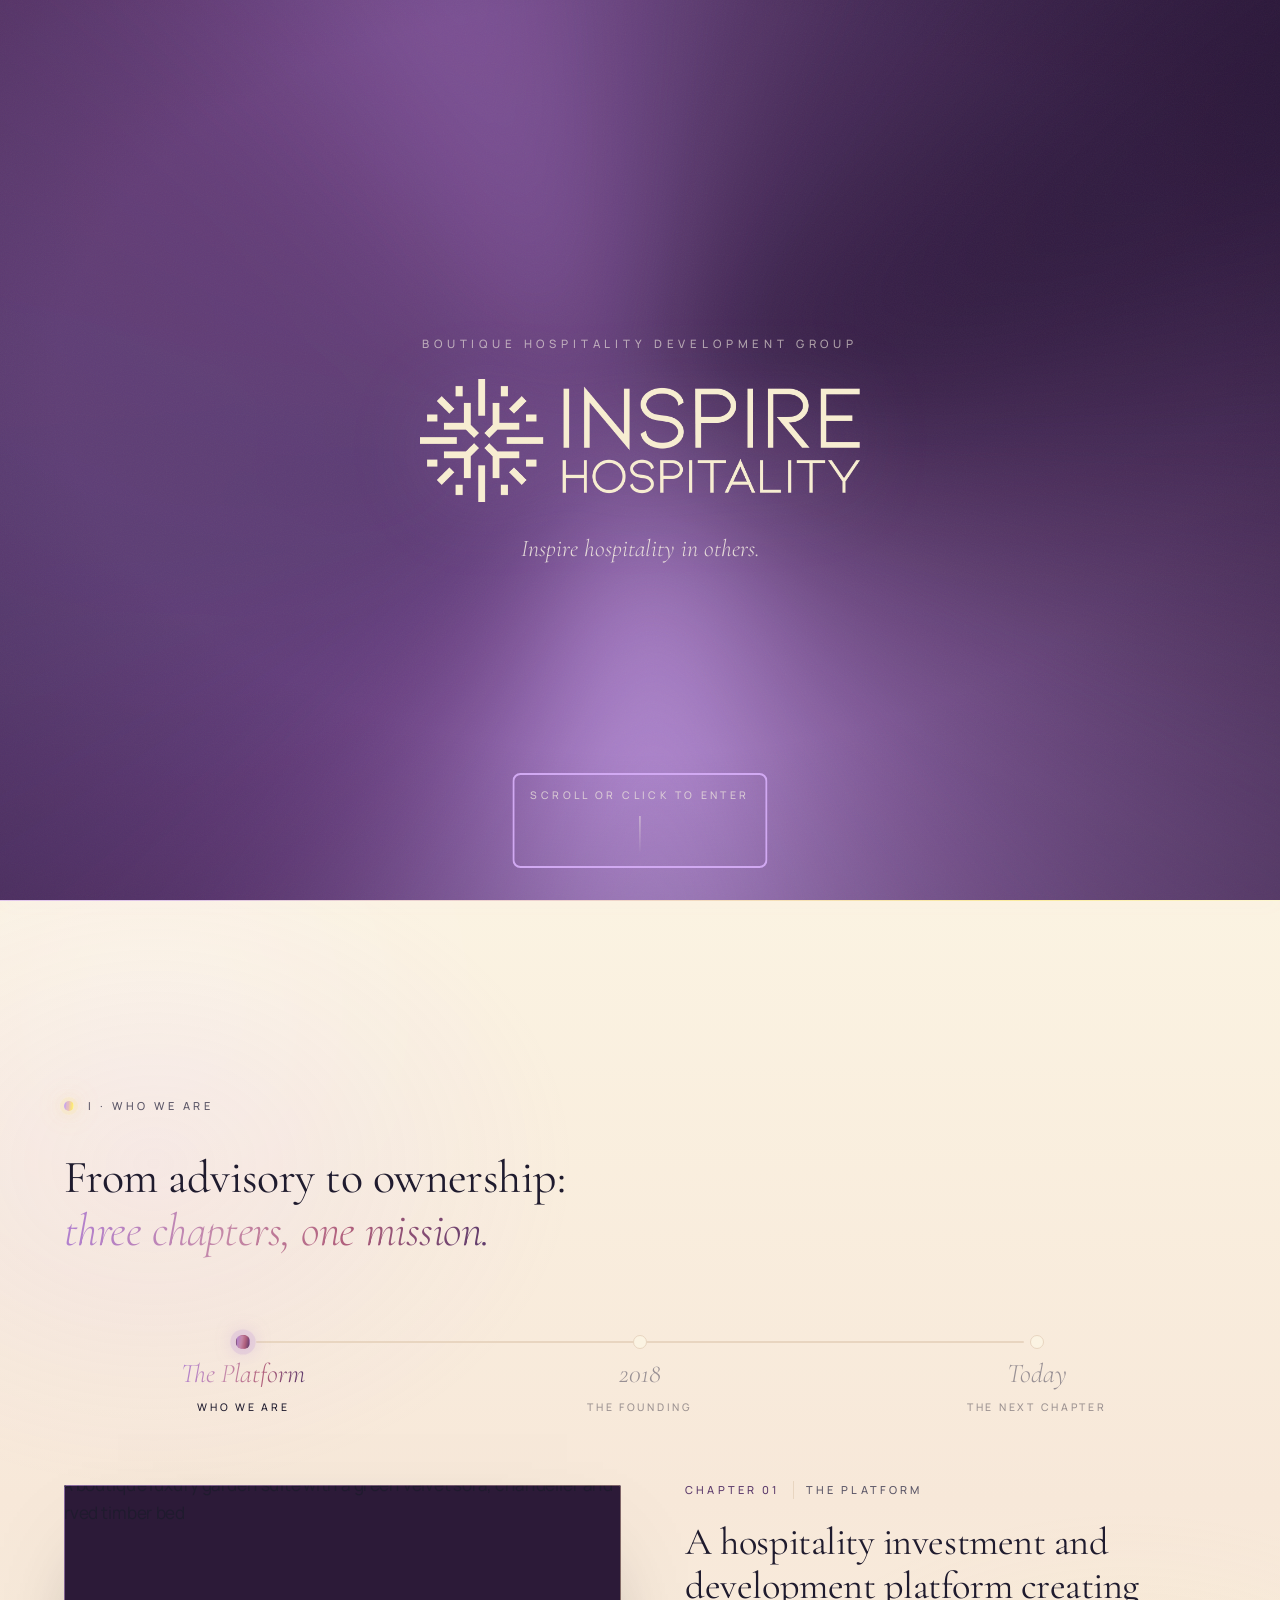
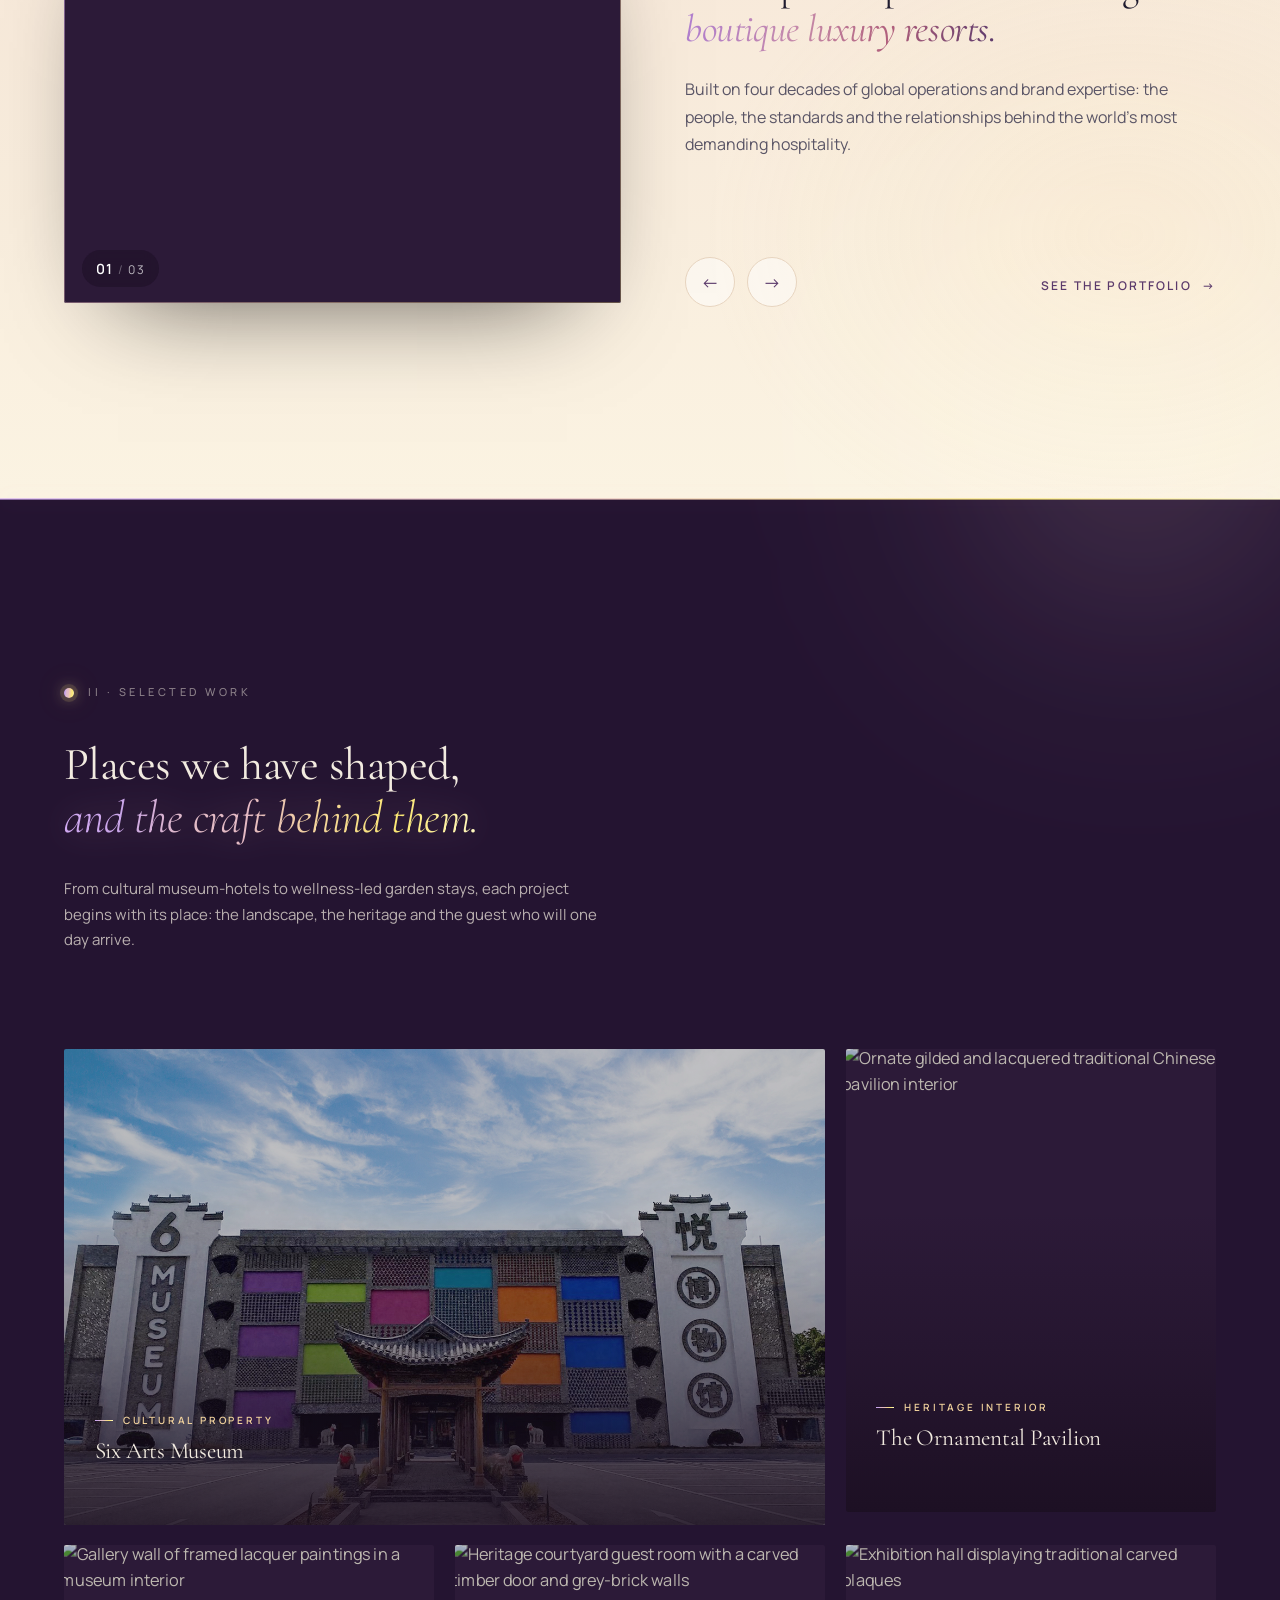
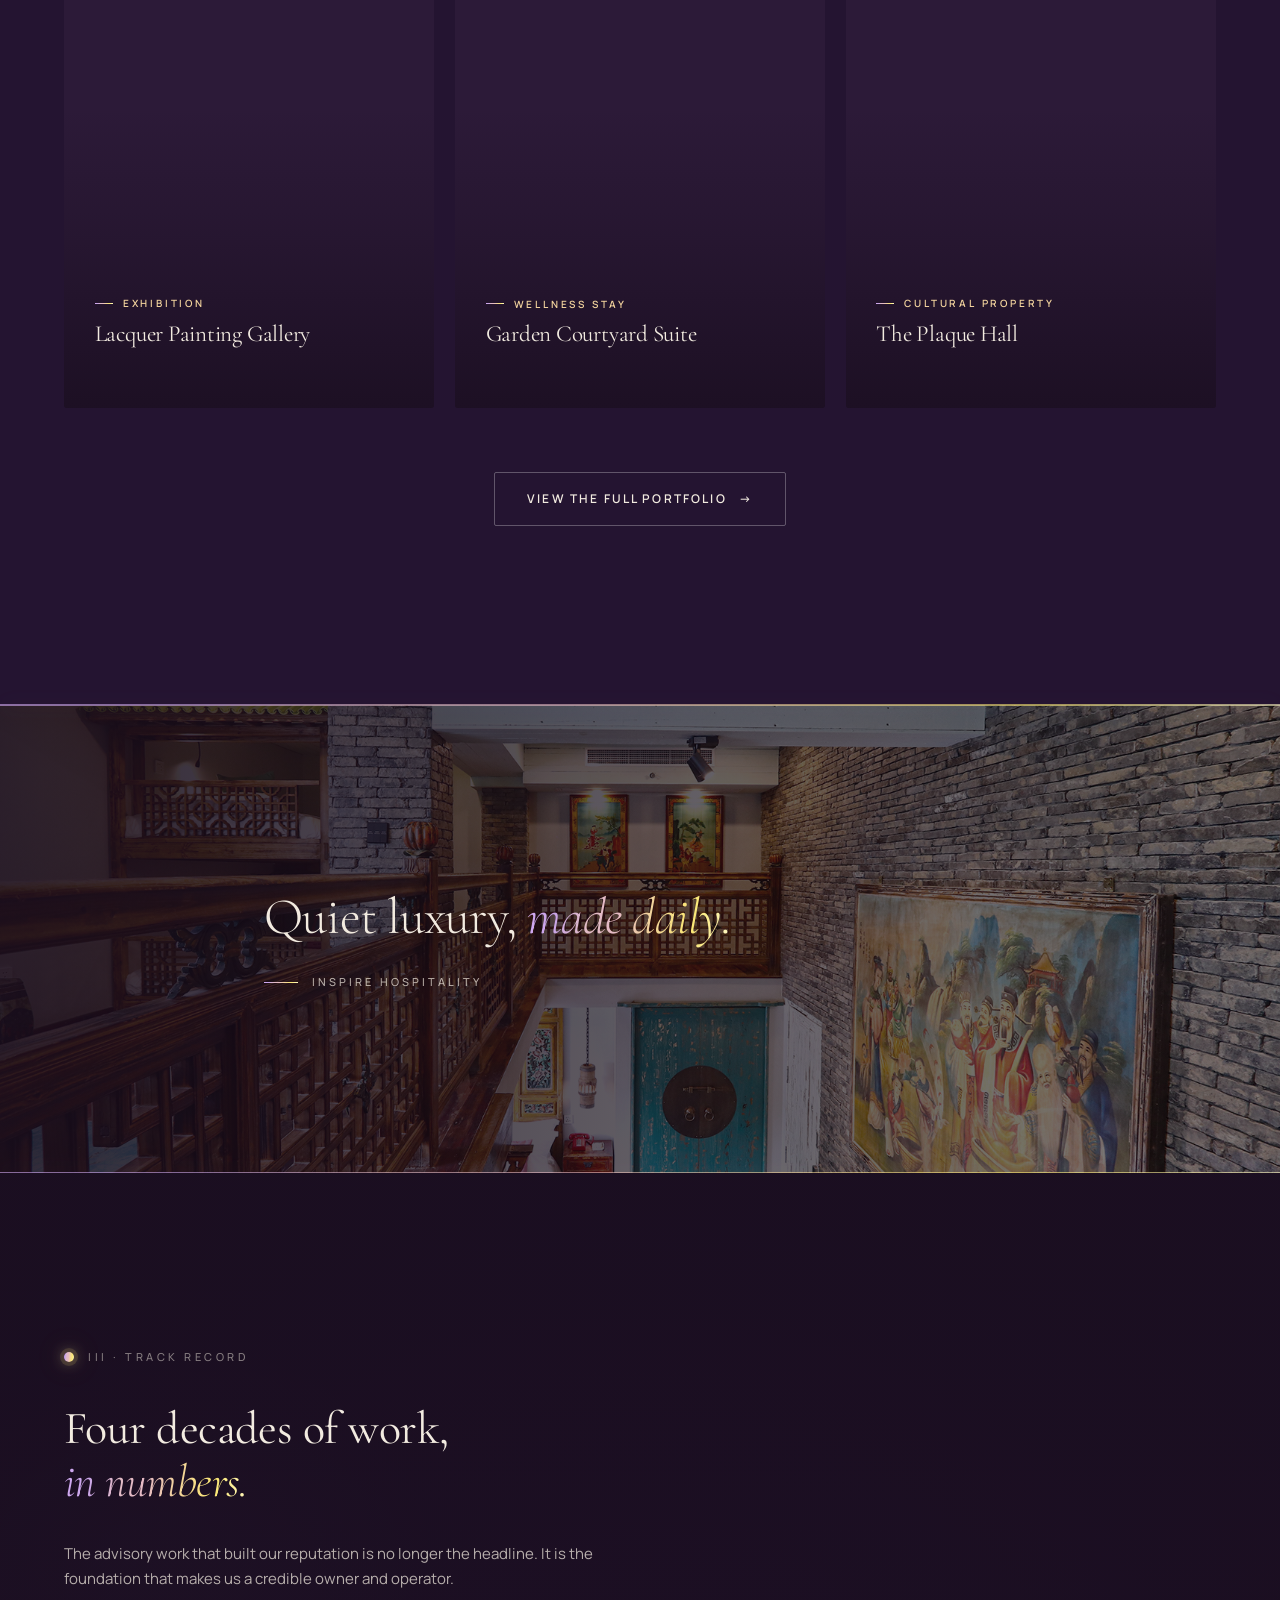
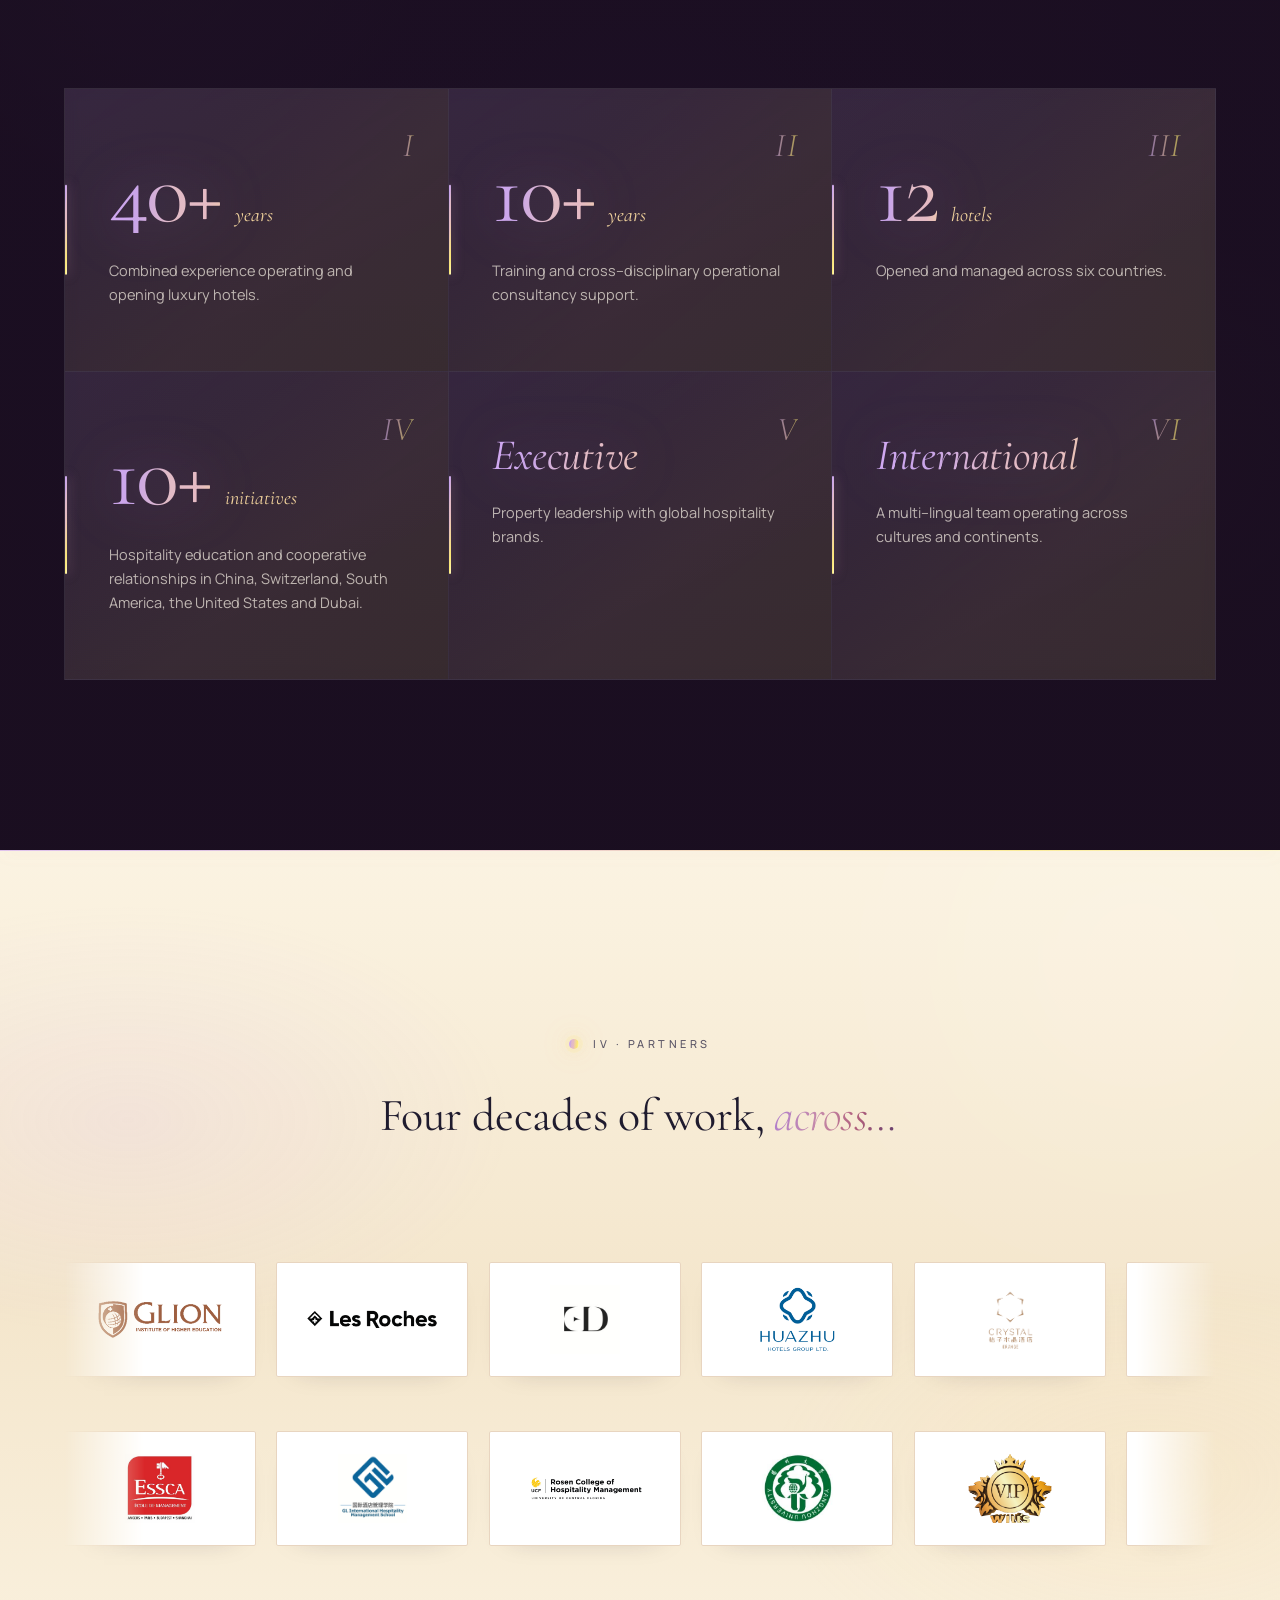
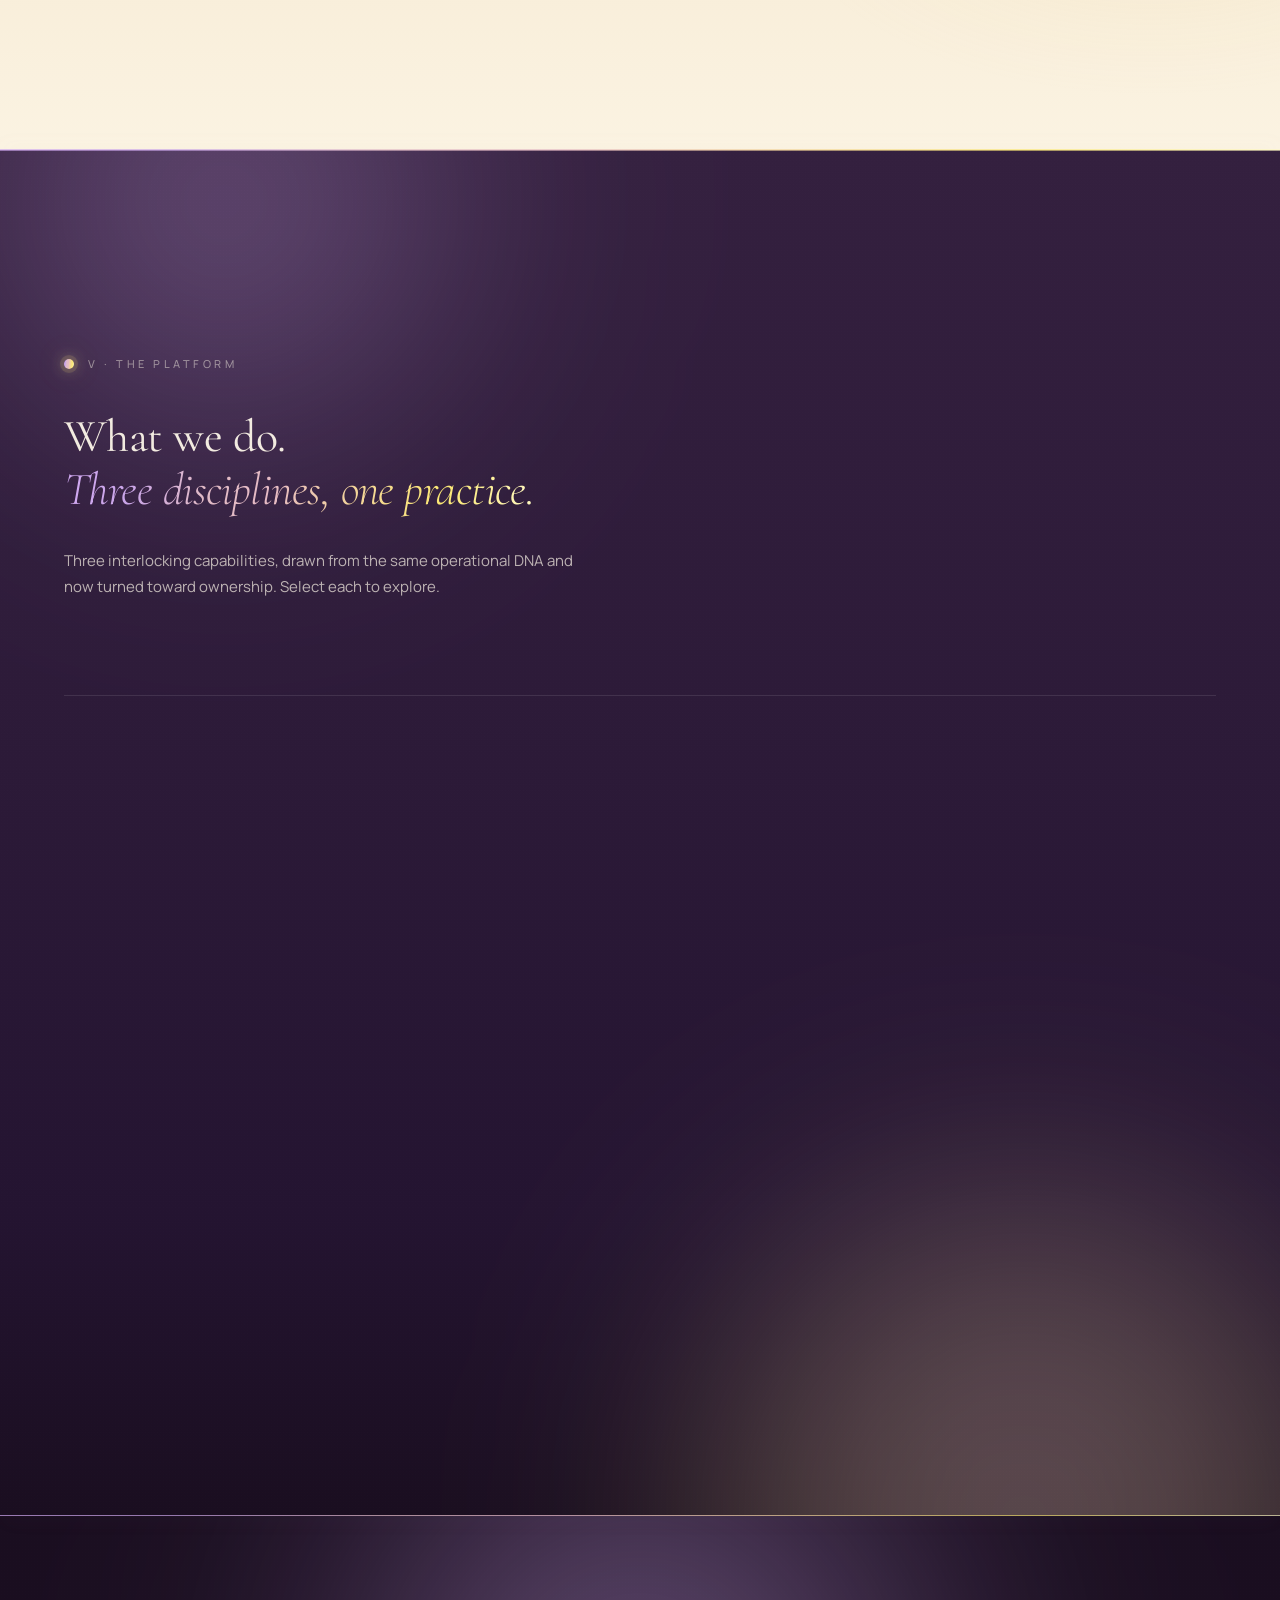
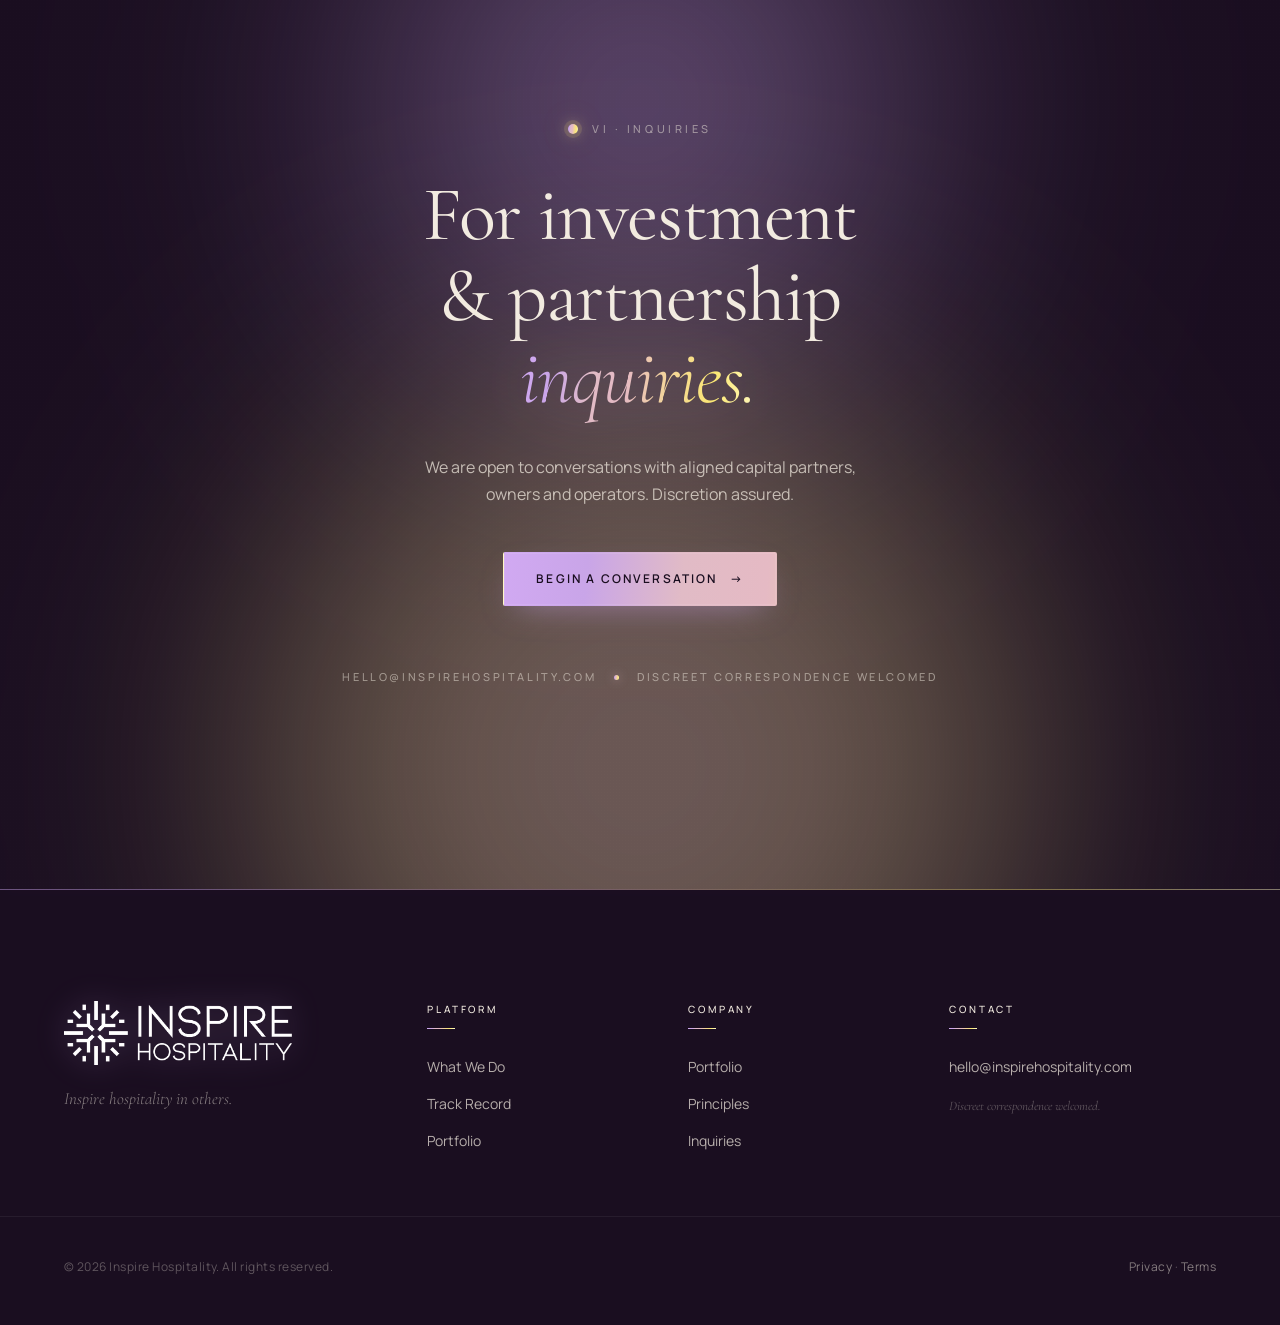
==== commit 7e6d27b9: "WIP" ====
--- a/index.html
+++ b/index.html
@@ -15,10 +15,10 @@
         }
       })();
     </script>
-    <title>Inspire Hospitality &mdash; A hospitality investment and development platform</title>
+    <title>Inspire Hospitality &middot; A hospitality investment and development platform</title>
     <meta
       name="description"
-      content="Inspire Hospitality is a hospitality investment and development platform creating boutique, wellness-led resorts, built on two decades of operational and brand expertise."
+      content="Inspire Hospitality is a hospitality investment and development platform creating boutique luxury resorts, built on four decades of global operations and brand expertise."
     />
     <link rel="icon" type="image/avif" href="assets/img/brand/Logo.avif" />
     <link rel="preconnect" href="https://fonts.googleapis.com" />
@@ -41,9 +41,9 @@
       <div class="intro__grain" aria-hidden="true"></div>
 
       <div class="intro__inner">
-        <p class="intro__eyebrow">Hospitality Investment &amp; Development</p>
+        <p class="intro__eyebrow">Boutique Hospitality Development Group</p>
         <img class="intro__logo" src="assets/img/brand/logo-02.png" alt="Inspire Hospitality" />
-        <p class="intro__tagline">To inspire hospitality <em>in others.</em></p>
+        <p class="intro__tagline">Inspire hospitality <em>in others.</em></p>
       </div>
 
       <button class="intro__cue" type="button" id="intro-enter" aria-label="Enter the site">
@@ -79,12 +79,12 @@
         <div class="subhero__grain" aria-hidden="true"></div>
 
         <div class="container subhero__content">
-          <p class="subhero__eyebrow">Hospitality Investment &amp; Development</p>
-          <h1 class="subhero__title">To inspire hospitality <em>in others.</em></h1>
+          <p class="subhero__eyebrow">Boutique Hospitality Development Group</p>
+          <h1 class="subhero__title">Inspire hospitality <em>in others.</em></h1>
           <p class="subhero__lede">
             A hospitality investment and development platform creating
-            boutique, wellness&ndash;led resorts &mdash; built on two decades of
-            operational and brand expertise.
+            boutique luxury resorts, built on four decades of global
+            operations and brand expertise.
           </p>
           <div class="subhero__actions">
             <a class="btn btn--primary" href="portfolio.html">
@@ -102,34 +102,192 @@
         <div class="subhero__hairline" aria-hidden="true"></div>
       </section>
 
-      <!-- ============ POSITIONING (image + copy) ============ -->
-      <section class="section section--cream section--edge" id="positioning" aria-labelledby="pos-h">
+      <!-- ============ WHO WE ARE - interactive story timeline ============ -->
+      <section class="section section--cream section--edge journey" id="positioning" aria-labelledby="pos-h">
         <div class="bloom bloom--tl" aria-hidden="true"></div>
+        <div class="bloom bloom--br bloom--soft" aria-hidden="true"></div>
         <div class="container">
-          <div class="story-grid" data-reveal>
-            <div class="story__media media-frame">
-              <img src="assets/img/about/t1.jpg" alt="The Inspire Hospitality team gathered in a hotel lobby" loading="lazy" />
-            </div>
-            <div class="story__body">
-              <p class="section-mark">I &mdash; Who We Are</p>
-              <h2 class="display display--sm" id="pos-h">
-                <em>Since 2018</em>, we have worked alongside owners and
-                investors to elevate guest experience and performance.
-              </h2>
-              <p class="lede">
-                Today that experience is the foundation for something more
-                enduring &mdash; Inspire Hospitality is evolving from an
-                advisory practice into an owner&ndash;operator: developing,
-                acquiring and stewarding boutique resorts.
-              </p>
-              <p class="lede">
-                Great places begin with great people. The platform we are
-                building now is the natural extension of that conviction.
-              </p>
-              <a class="link-arrow" href="portfolio.html">
-                <span>See the Portfolio</span>
-                <span class="btn__arrow" aria-hidden="true">&rarr;</span>
-              </a>
+          <header class="journey__head" data-reveal>
+            <p class="section-mark">I &middot; Who We Are</p>
+            <h2 class="display display--sm" id="pos-h">
+              From advisory to ownership:<br />
+              <em>three chapters, one mission.</em>
+            </h2>
+          </header>
+
+          <div class="journey__stage" id="journey" data-journey data-interval="7000" data-reveal>
+            <!-- Clickable timeline rail -->
+            <ol class="journey__rail" role="tablist" aria-label="The Inspire Hospitality story">
+              <li class="journey__rail-item">
+                <button
+                  class="journey__node is-active"
+                  type="button"
+                  role="tab"
+                  id="journey-tab-0"
+                  aria-selected="true"
+                  aria-controls="journey-panel-0"
+                  data-step="0"
+                >
+                  <span class="journey__node-dot" aria-hidden="true"></span>
+                  <span class="journey__node-year">The Platform</span>
+                  <span class="journey__node-label">Who we are</span>
+                </button>
+              </li>
+              <li class="journey__rail-item">
+                <button
+                  class="journey__node"
+                  type="button"
+                  role="tab"
+                  id="journey-tab-1"
+                  aria-selected="false"
+                  aria-controls="journey-panel-1"
+                  tabindex="-1"
+                  data-step="1"
+                >
+                  <span class="journey__node-dot" aria-hidden="true"></span>
+                  <span class="journey__node-year">2018</span>
+                  <span class="journey__node-label">The founding</span>
+                </button>
+              </li>
+              <li class="journey__rail-item">
+                <button
+                  class="journey__node"
+                  type="button"
+                  role="tab"
+                  id="journey-tab-2"
+                  aria-selected="false"
+                  aria-controls="journey-panel-2"
+                  tabindex="-1"
+                  data-step="2"
+                >
+                  <span class="journey__node-dot" aria-hidden="true"></span>
+                  <span class="journey__node-year">Today</span>
+                  <span class="journey__node-label">The next chapter</span>
+                </button>
+              </li>
+              <span class="journey__rail-track" aria-hidden="true">
+                <span class="journey__rail-fill"></span>
+              </span>
+            </ol>
+
+            <div class="journey__body">
+              <!-- Media: cross-fading frames -->
+              <div class="journey__media media-frame">
+                <figure class="journey__slide is-active" data-slide="0">
+                  <img
+                    src="assets/img/gallery/rooms/%E6%82%A6%E8%89%BA%E8%87%B3%E5%B0%8A%E7%A7%81%E5%AE%B6%E8%8A%B1%E5%9B%AD%E5%A5%97%E6%88%BF%20(5).JPG"
+                    alt="A boutique luxury garden suite with a green velvet sofa, chandelier and carved timber bed"
+                    loading="lazy"
+                  />
+                </figure>
+                <figure class="journey__slide" data-slide="1">
+                  <img
+                    src="assets/img/about/INS001182.jpg"
+                    alt="The Inspire Women in Hospitality Forum, a panel on stage before a full audience"
+                    loading="lazy"
+                  />
+                </figure>
+                <figure class="journey__slide" data-slide="2">
+                  <img
+                    src="assets/img/home/banner/image5.jpg"
+                    alt="A landscaped boutique resort development beside a willow-lined waterway"
+                    loading="lazy"
+                  />
+                </figure>
+                <span class="journey__count" aria-hidden="true">
+                  <b class="journey__count-current">01</b>
+                  <span class="journey__count-sep">/</span>
+                  <span class="journey__count-total">03</span>
+                </span>
+              </div>
+
+              <!-- Text column: stacked panels + controls -->
+              <div class="journey__col">
+                <div class="journey__panels">
+                  <article
+                    class="journey__panel is-active"
+                    id="journey-panel-0"
+                    role="tabpanel"
+                    aria-labelledby="journey-tab-0"
+                    tabindex="0"
+                  >
+                    <p class="journey__kicker"><span>Chapter 01</span> The Platform</p>
+                    <h3 class="journey__title">
+                      A hospitality investment and development platform creating
+                      <em>boutique luxury resorts.</em>
+                    </h3>
+                    <p class="journey__copy">
+                      Built on four decades of global operations and brand
+                      expertise: the people, the standards and the
+                      relationships behind the world&rsquo;s most demanding
+                      hospitality.
+                    </p>
+                  </article>
+
+                  <article
+                    class="journey__panel"
+                    id="journey-panel-1"
+                    role="tabpanel"
+                    aria-labelledby="journey-tab-1"
+                    tabindex="0"
+                  >
+                    <p class="journey__kicker"><span>Chapter 02</span> The Founding</p>
+                    <h3 class="journey__title">
+                      <em>In 2018</em>, founded with a single mission: to
+                      inspire hospitality in others.
+                    </h3>
+                    <p class="journey__copy">
+                      Through consultancy, culture&ndash;building, pre&ndash;opening
+                      services, hotel management and team training across some of
+                      the world&rsquo;s most demanding luxury properties, we have
+                      worked alongside companies, owners and investors to elevate
+                      guest experience and financial performance.
+                    </p>
+                  </article>
+
+                  <article
+                    class="journey__panel"
+                    id="journey-panel-2"
+                    role="tabpanel"
+                    aria-labelledby="journey-tab-2"
+                    tabindex="0"
+                  >
+                    <p class="journey__kicker"><span>Chapter 03</span> The Next Chapter</p>
+                    <h3 class="journey__title">
+                      That experience is the foundation for
+                      <em>the next chapter.</em>
+                    </h3>
+                    <p class="journey__copy">
+                      Inspire Hospitality is a platform that develops, acquires and
+                      stewards boutique luxury resorts, carrying everything
+                      we have learned into properties of our own.
+                    </p>
+                  </article>
+                </div>
+
+                <div class="journey__controls">
+                  <div class="journey__arrows">
+                    <button
+                      class="journey__arrow journey__arrow--prev"
+                      type="button"
+                      aria-label="Previous chapter"
+                    >
+                      <span aria-hidden="true">&larr;</span>
+                    </button>
+                    <button
+                      class="journey__arrow journey__arrow--next"
+                      type="button"
+                      aria-label="Next chapter"
+                    >
+                      <span aria-hidden="true">&rarr;</span>
+                    </button>
+                  </div>
+                  <a class="link-arrow" href="portfolio.html">
+                    <span>See the Portfolio</span>
+                    <span class="btn__arrow" aria-hidden="true">&rarr;</span>
+                  </a>
+                </div>
+              </div>
             </div>
           </div>
         </div>
@@ -138,16 +296,17 @@
       <!-- ============ FEATURED WORK ============ -->
       <section class="section section--dark section--edge" id="work" aria-labelledby="work-h">
         <div class="bloom bloom--tr bloom--soft" aria-hidden="true"></div>
+        <div class="sheen sheen--lilac sheen--lean" aria-hidden="true"></div>
         <div class="container">
           <header class="section-head">
-            <p class="section-mark">II &mdash; Selected Work</p>
+            <p class="section-mark">II &middot; Selected Work</p>
             <h2 class="display display--sm" id="work-h">
               Places we have shaped,<br />
               <em>and the craft behind them.</em>
             </h2>
             <p class="section-head__lede">
               From cultural museum-hotels to wellness-led garden stays, each
-              project begins with its place &mdash; the landscape, the heritage
+              project begins with its place: the landscape, the heritage
               and the guest who will one day arrive.
             </p>
           </header>
@@ -231,11 +390,12 @@
           <img src="assets/img/gallery/events/YZM8161_w6773.JPG" alt="" />
           <div class="photo-bg__scrim"></div>
         </div>
+        <div class="sheen sheen--gold sheen--rev sheen--slow" aria-hidden="true" style="--sheen-delay: 3s"></div>
         <div class="container">
           <header class="section-head">
-            <p class="section-mark">III &mdash; Track Record</p>
+            <p class="section-mark">III &middot; Track Record</p>
             <h2 class="display display--sm" id="track-h">
-              Two decades of work,<br />
+              Four decades of work,<br />
               <em>in numbers.</em>
             </h2>
             <p class="section-head__lede">
@@ -264,7 +424,7 @@
             <li class="stat">
               <span class="stat__roman">IV</span>
               <p class="stat__figure"><span class="stat__num">10+</span><span class="stat__unit">initiatives</span></p>
-              <p class="stat__label">Hospitality education and cooperative relationships in China, Switzerland, the United States and Dubai.</p>
+              <p class="stat__label">Hospitality education and cooperative relationships in China, Switzerland, South America, the United States and Dubai.</p>
             </li>
             <li class="stat">
               <span class="stat__roman">V</span>
@@ -285,14 +445,14 @@
         <div class="bloom bloom--tr bloom--soft" aria-hidden="true"></div>
         <div class="container">
           <header class="section-head section-head--center">
-            <p class="section-mark">IV &mdash; Partners</p>
+            <p class="section-mark">IV &middot; Partners</p>
             <h2 class="display display--sm" id="clients-h">
-              Two decades of work, <em>across&hellip;</em>
+              Four decades of work, <em>across&hellip;</em>
             </h2>
           </header>
 
           <div class="marquee" aria-label="Partners, collaborators and hospitality-education institutions">
-            <!-- Row 1 — scrolls left -->
+            <!-- Row 1 - scrolls left -->
             <div class="marquee__row">
               <div class="marquee__track">
                 <span class="marquee__item"><img src="assets/img/partners/Glion.png" alt="Glion Institute of Higher Education" loading="lazy" /></span>
@@ -313,7 +473,7 @@
               </div>
             </div>
 
-            <!-- Row 2 — scrolls right -->
+            <!-- Row 2 - scrolls right -->
             <div class="marquee__row">
               <div class="marquee__track marquee__track--reverse">
                 <span class="marquee__item"><img src="assets/img/partners/ESCCA.jfif" alt="ESCCA" loading="lazy" /></span>
@@ -343,121 +503,106 @@
 
         <div class="container">
           <header class="section-head section-head--inverse">
-            <p class="section-mark section-mark--light">V &mdash; The Platform</p>
+            <p class="section-mark section-mark--light">V &middot; The Platform</p>
             <h2 class="display display--sm" id="platform-h">
               What we do.<br />
-              <em>Four disciplines, one practice.</em>
+              <em>Three disciplines, one practice.</em>
             </h2>
             <p class="section-head__lede section-head__lede--light">
-              Four interlocking capabilities, drawn from the same operational
-              DNA and now turned toward ownership.
+              Three interlocking capabilities, drawn from the same operational
+              DNA and now turned toward ownership. Select each to explore.
             </p>
           </header>
 
-          <div class="capabilities">
-            <article class="capability">
-              <span class="capability__num" aria-hidden="true">01</span>
-              <div class="capability__body">
-                <p class="capability__index">Capability I</p>
-                <h3 class="capability__title">Hotel Development<br />&amp; Ownership</h3>
-                <p class="capability__copy">
-                  We identify, structure and develop resort opportunities where
-                  the land, the operating model and the guest experience can
-                  each carry their weight. We invest alongside aligned capital
-                  partners.
-                </p>
+          <div class="disciplines" id="disciplines">
+            <article class="discipline is-open">
+              <h3 class="discipline__heading">
+                <button
+                  class="discipline__trigger"
+                  type="button"
+                  id="disc-1-t"
+                  aria-expanded="true"
+                  aria-controls="disc-1-p"
+                >
+                  <span class="discipline__index" aria-hidden="true">01</span>
+                  <span class="discipline__name">Boutique Hotel Development</span>
+                  <span class="discipline__icon" aria-hidden="true"></span>
+                </button>
+              </h3>
+              <div class="discipline__panel" id="disc-1-p" role="region" aria-labelledby="disc-1-t">
+                <div class="discipline__panel-in">
+                  <div class="discipline__panel-content">
+                    <p class="discipline__lead">Land, Model &amp; Guest.</p>
+                    <p class="discipline__copy">
+                      We identify, structure and develop resort opportunities
+                      where the land, the operating model and the guest
+                      experience can each carry their weight, investing
+                      alongside aligned capital partners.
+                    </p>
+                  </div>
+                </div>
               </div>
             </article>
 
-            <article class="capability">
-              <span class="capability__num" aria-hidden="true">02</span>
-              <div class="capability__body">
-                <p class="capability__index">Capability II</p>
-                <h3 class="capability__title">Operating<br />Partnership</h3>
-                <p class="capability__copy">
-                  For owners seeking a partner rather than a brand label, we
-                  step in as operating principals &mdash; bringing pre&ndash;opening,
-                  leadership and ongoing performance accountability to every
-                  asset.
-                </p>
+            <article class="discipline">
+              <h3 class="discipline__heading">
+                <button
+                  class="discipline__trigger"
+                  type="button"
+                  id="disc-2-t"
+                  aria-expanded="false"
+                  aria-controls="disc-2-p"
+                >
+                  <span class="discipline__index" aria-hidden="true">02</span>
+                  <span class="discipline__name">Pre&ndash;opening Services</span>
+                  <span class="discipline__icon" aria-hidden="true"></span>
+                </button>
+              </h3>
+              <div class="discipline__panel" id="disc-2-p" role="region" aria-labelledby="disc-2-t">
+                <div class="discipline__panel-in">
+                  <div class="discipline__panel-content">
+                    <p class="discipline__lead">Places begin with people.</p>
+                    <p class="discipline__copy">
+                      Four decades of operational depth taught us that
+                      hospitality is built before guests ever arrive. Every
+                      property in the portfolio starts with the culture,
+                      training and team that will run it.
+                    </p>
+                  </div>
+                </div>
               </div>
             </article>
 
-            <article class="capability">
-              <span class="capability__num" aria-hidden="true">03</span>
-              <div class="capability__body">
-                <p class="capability__index">Capability III</p>
-                <h3 class="capability__title">Brand<br />&amp; Concept Creation</h3>
-                <p class="capability__copy">
-                  Concepts that begin with place, not template. We build
-                  distinctive resort brands shaped around their landscape,
-                  their guest and the financial logic of the asset behind them.
-                </p>
+            <article class="discipline">
+              <h3 class="discipline__heading">
+                <button
+                  class="discipline__trigger"
+                  type="button"
+                  id="disc-3-t"
+                  aria-expanded="false"
+                  aria-controls="disc-3-p"
+                >
+                  <span class="discipline__index" aria-hidden="true">03</span>
+                  <span class="discipline__name">Hotel Management Training</span>
+                  <span class="discipline__icon" aria-hidden="true"></span>
+                </button>
+              </h3>
+              <div class="discipline__panel" id="disc-3-p" role="region" aria-labelledby="disc-3-t">
+                <div class="discipline__panel-in">
+                  <div class="discipline__panel-content">
+                    <p class="discipline__lead">Operational excellence is our constant.</p>
+                    <p class="discipline__copy">
+                      More than 40 years of opening and running luxury hotels
+                      across six countries is not a credential. It is the
+                      operating system. Every property we develop inherits that
+                      depth, and our hands&ndash;on commitment to a successful
+                      opening with sustainable frameworks.
+                    </p>
+                  </div>
+                </div>
               </div>
             </article>
-
-            <article class="capability">
-              <span class="capability__num" aria-hidden="true">04</span>
-              <div class="capability__body">
-                <p class="capability__index">Capability IV</p>
-                <h3 class="capability__title">Operational<br />Excellence</h3>
-                <p class="capability__copy">
-                  The advisory work that built our reputation continues to
-                  inform every property: training, service design and the
-                  disciplined rituals that make hospitality consistent without
-                  making it generic.
-                </p>
-              </div>
-            </article>
-          </div>
-        </div>
-      </section>
-
-      <!-- ============ VALUES ============ -->
-      <section class="values" id="values" aria-labelledby="values-h">
-        <div class="bloom bloom--tl bloom--lavender-strong" aria-hidden="true"></div>
-        <div class="bloom bloom--br bloom--rose-strong" aria-hidden="true"></div>
-
-        <div class="container">
-          <header class="section-head section-head--center">
-            <p class="section-mark">VI &mdash; Principles</p>
-            <h2 class="display" id="values-h">
-              Our work is built on<br />
-              <em>our passion for hospitality.</em>
-            </h2>
-            <p class="section-head__lede">
-              We believe the hospitality industry is, and will continue to be,
-              a place where there is infinite potential for human relationships
-              to drive business results.
-            </p>
-          </header>
-
-          <ul class="value-grid" role="list">
-            <li class="value">
-              <span class="value__num">i</span>
-              <div class="value__rule"></div>
-              <h3 class="value__title">Genuine Care</h3>
-              <p class="value__body">We truly care about the people we serve and the people we work with.</p>
-            </li>
-            <li class="value">
-              <span class="value__num">ii</span>
-              <div class="value__rule"></div>
-              <h3 class="value__title">Knowledge</h3>
-              <p class="value__body">We strive to continue to learn and to be a source of sharing information with others.</p>
-            </li>
-            <li class="value">
-              <span class="value__num">iii</span>
-              <div class="value__rule"></div>
-              <h3 class="value__title">Passion</h3>
-              <p class="value__body">We are passionate about every aspect of our work &mdash; loving what we do, and having fun while we do it.</p>
-            </li>
-            <li class="value">
-              <span class="value__num">iv</span>
-              <div class="value__rule"></div>
-              <h3 class="value__title">Integrity</h3>
-              <p class="value__body">We conduct ourselves in a way we can be proud of, both when doing business and when interacting with others.</p>
-            </li>
-          </ul>
+          </div>
         </div>
       </section>
 
@@ -470,9 +615,10 @@
         <div class="cta__bloom cta__bloom--lavender" aria-hidden="true"></div>
         <div class="cta__bloom cta__bloom--rose" aria-hidden="true"></div>
         <div class="cta__grain" aria-hidden="true"></div>
+        <div class="sheen sheen--wide sheen--slow" aria-hidden="true"></div>
 
         <div class="container container--narrow cta__inner">
-          <p class="section-mark section-mark--light">VII &mdash; Inquiries</p>
+          <p class="section-mark section-mark--light">VI &middot; Inquiries</p>
           <h2 class="display display--lg cta__title" id="cta-h">
             For investment<br />
             &amp; partnership<br />
@@ -503,7 +649,7 @@
       <div class="container footer__inner">
         <div class="footer__brand">
           <img class="footer__logo" src="assets/img/brand/logo-02.png" alt="Inspire Hospitality" />
-          <p class="footer__tagline">To inspire hospitality in others.</p>
+          <p class="footer__tagline">Inspire hospitality in others.</p>
         </div>
 
         <nav class="footer__nav" aria-label="Footer platform">
@@ -516,7 +662,7 @@
         <nav class="footer__nav" aria-label="Footer company">
           <h4>Company</h4>
           <a href="portfolio.html">Portfolio</a>
-          <a href="index.html#values">Principles</a>
+          <a href="about.html#values">Principles</a>
           <a href="contact.html">Inquiries</a>
         </nav>
 
--- a/assets/css/styles.css
+++ b/assets/css/styles.css
@@ -859,6 +859,113 @@
 }
 
 /* =============================================================
+   SHEEN — reusable "metallic flash"
+   A light streak that enters off-screen, sweeps across a section
+   on the diagonal, exits the far side, then pauses and repeats.
+   Same idea as the intro splash, distilled into a drop-in element.
+
+   Usage: place <div class="sheen ..." aria-hidden="true"></div>
+   inside any position:relative section (alongside the blooms).
+   Mix and match modifiers for variety:
+     direction : (default L→R)  .sheen--rev (R→L)
+     angle     : .sheen--steep  .sheen--lean
+     width     : .sheen--thin   .sheen--wide
+     tint      : .sheen--gold   .sheen--lilac  .sheen--rose
+     cadence   : .sheen--slow   .sheen--fast
+     surface   : .sheen--ink    (for light / cream sections)
+   Stagger multiple sheens with style="--sheen-delay: 2s".
+   ============================================================= */
+.sheen {
+  position: absolute;
+  top: 50%;
+  left: 50%;
+  width: 22vmax;                 /* band thickness */
+  height: 280%;                  /* tall enough to span when tilted */
+  pointer-events: none;
+  z-index: 0;                    /* behind content, like .bloom */
+  opacity: 0;
+  filter: blur(6px);
+  mix-blend-mode: screen;        /* lightens — reads on dark surfaces */
+  will-change: transform, opacity;
+  /* glint colours are theme-able per tint modifier */
+  --sheen-core:  rgba(255, 255, 255, 0.30);  /* main bright glint */
+  --sheen-edge:  rgba(209, 169, 242, 0.06);
+  --sheen-trail: rgba(255, 255, 255, 0.10);  /* trailing softer glint */
+  background: linear-gradient(
+    90deg,
+    transparent 0%,
+    transparent 32%,
+    rgba(255, 255, 255, 0.05) 42%,
+    var(--sheen-core) 50%,
+    var(--sheen-edge) 58%,
+    var(--sheen-trail) 66%,
+    transparent 76%,
+    transparent 100%
+  );
+  animation: sheenSweep 9s cubic-bezier(0.45, 0, 0.25, 1) infinite;
+  animation-delay: var(--sheen-delay, 0s);
+}
+
+/* --- Direction --- */
+.sheen--rev { animation-name: sheenSweepRev; }
+
+/* --- Angle (default tilt is 18deg) --- */
+.sheen--steep { --sheen-angle: 8deg; }
+.sheen--lean  { --sheen-angle: 30deg; }
+
+/* --- Band width --- */
+.sheen--thin { width: 13vmax; }
+.sheen--wide { width: 34vmax; }
+
+/* --- Tints --- */
+.sheen--gold {
+  --sheen-core:  rgba(251, 232, 115, 0.26);
+  --sheen-edge:  rgba(242, 211, 157, 0.10);
+  --sheen-trail: rgba(246, 223, 192, 0.10);
+}
+.sheen--lilac {
+  --sheen-core:  rgba(209, 169, 242, 0.32);
+  --sheen-edge:  rgba(182, 143, 216, 0.10);
+  --sheen-trail: rgba(209, 169, 242, 0.10);
+}
+.sheen--rose {
+  --sheen-core:  rgba(229, 186, 196, 0.30);
+  --sheen-edge:  rgba(229, 186, 196, 0.10);
+  --sheen-trail: rgba(229, 186, 196, 0.10);
+}
+
+/* --- Cadence --- */
+.sheen--slow { animation-duration: 13s; }
+.sheen--fast { animation-duration: 6.5s; }
+
+/* --- For light / cream sections: darken (multiply) instead of lighten --- */
+.sheen--ink {
+  mix-blend-mode: multiply;
+  filter: blur(8px);
+  --sheen-core:  rgba(122, 84, 145, 0.14);
+  --sheen-edge:  rgba(122, 84, 145, 0.05);
+  --sheen-trail: rgba(122, 84, 145, 0.07);
+}
+
+/* L→R: enters from the left, crosses over the first ~half of the
+   cycle, then holds off-screen right until the loop restarts. */
+@keyframes sheenSweep {
+  0%   { transform: translate(-50%, -50%) rotate(var(--sheen-angle, 18deg)) translateX(-130vw); opacity: 0; }
+  5%   { opacity: 1; }
+  42%  { opacity: 1; }
+  48%  { transform: translate(-50%, -50%) rotate(var(--sheen-angle, 18deg)) translateX(130vw);  opacity: 0; }
+  100% { transform: translate(-50%, -50%) rotate(var(--sheen-angle, 18deg)) translateX(130vw);  opacity: 0; }
+}
+/* R→L: mirror of the above (negative tilt, reversed travel). */
+@keyframes sheenSweepRev {
+  0%   { transform: translate(-50%, -50%) rotate(calc(-1 * var(--sheen-angle, 18deg))) translateX(130vw);  opacity: 0; }
+  5%   { opacity: 1; }
+  42%  { opacity: 1; }
+  48%  { transform: translate(-50%, -50%) rotate(calc(-1 * var(--sheen-angle, 18deg))) translateX(-130vw); opacity: 0; }
+  100% { transform: translate(-50%, -50%) rotate(calc(-1 * var(--sheen-angle, 18deg))) translateX(-130vw); opacity: 0; }
+}
+
+/* =============================================================
    POSITIONING — light champagne spread
    ============================================================= */
 .positioning {
@@ -947,6 +1054,7 @@
   padding: clamp(110px, 14vw, 170px) 0;
   background: var(--bg-deep);
   overflow: hidden;
+  isolation: isolate;
 }
 .track::before {
   content: "";
@@ -1182,12 +1290,18 @@
 }
 
 /* =============================================================
-   PLATFORM (DARK) — capability columns with massive italic nums
+   PLATFORM (DARK) — interactive disciplines accordion
    ============================================================= */
 .platform {
   position: relative;
   padding: clamp(120px, 16vw, 200px) 0;
-  background: var(--bg-raised);
+  /* Deepens downward so it pours seamlessly into the deepest-dark CTA below
+     (the cream Principles section that used to sit between them is gone). */
+  background: linear-gradient(180deg,
+    var(--bg-raised) 0%,
+    var(--bg-mid) 45%,
+    var(--bg-deep) 78%,
+    var(--bg-deepest) 100%);
   color: var(--text-primary);
   overflow: hidden;
   isolation: isolate;
@@ -1240,82 +1354,163 @@
 }
 .platform > .container { position: relative; z-index: 2; }
 
-.capabilities {
-  display: grid;
-  grid-template-columns: repeat(2, 1fr);
-  gap: 0;
+/* ---- Disciplines: interactive accordion -------------------------------- */
+.disciplines {
   border-top: 1px solid var(--hairline);
-  border-left: 1px solid var(--hairline);
-}
-.capability {
-  position: relative;
-  padding: clamp(56px, 5.5vw, 88px) clamp(36px, 4vw, 56px) clamp(48px, 5vw, 72px);
-  border-right: 1px solid var(--hairline);
+}
+.discipline {
+  position: relative;
   border-bottom: 1px solid var(--hairline);
   overflow: hidden;
-  transition: background 0.6s var(--ease-out);
-}
-.capability::before {
+}
+/* gradient hairline that draws across the top of the open row */
+.discipline::before {
   content: "";
   position: absolute;
-  top: 0; left: 0;
+  top: -1px; left: 0;
   width: 0;
   height: 1px;
   background: var(--gradient-signature);
+  box-shadow: 0 0 12px rgba(209, 169, 242, 0.5);
   transition: width 0.8s var(--ease-out);
-  box-shadow: 0 0 12px rgba(209, 169, 242, 0.5);
-}
-.capability:hover { background: rgba(209, 169, 242, 0.05); }
-.capability:hover::before { width: 100%; }
-
-.capability__num {
-  position: absolute;
-  top: -22px;
-  right: -8px;
+  z-index: 2;
+}
+.discipline.is-open::before { width: 100%; }
+
+.discipline__heading { margin: 0; }
+.discipline__trigger {
+  position: relative;
+  z-index: 1;
+  display: flex;
+  align-items: center;
+  gap: clamp(20px, 3vw, 44px);
+  width: 100%;
+  padding: clamp(30px, 3.4vw, 52px) clamp(8px, 2vw, 28px);
+  background: none;
+  border: 0;
+  text-align: left;
+  color: inherit;
+  cursor: pointer;
+  font-family: inherit;
+  transition: background 0.5s var(--ease-out);
+}
+.discipline__trigger:hover { background: rgba(209, 169, 242, 0.04); }
+.discipline.is-open .discipline__trigger { background: rgba(209, 169, 242, 0.05); }
+.discipline__trigger:focus-visible {
+  outline: none;
+  background: rgba(209, 169, 242, 0.08);
+  box-shadow: inset 0 0 0 1px rgba(209, 169, 242, 0.45);
+}
+
+.discipline__index {
+  flex: none;
   font-family: var(--font-serif);
   font-style: italic;
   font-weight: 300;
-  font-size: clamp(180px, 18vw, 280px);
-  line-height: 1;
-  letter-spacing: -0.04em;
+  font-size: clamp(40px, 5vw, 76px);
+  line-height: 0.9;
+  letter-spacing: -0.03em;
   background: var(--gradient-signature);
   -webkit-background-clip: text;
           background-clip: text;
   -webkit-text-fill-color: transparent;
   color: transparent;
-  opacity: 0.22;
-  pointer-events: none;
-  z-index: 0;
-  transition: opacity 0.6s var(--ease-out), transform 0.8s var(--ease-out);
-}
-.capability:hover .capability__num {
-  opacity: 0.42;
-  transform: translate(-4px, 4px);
-}
-.capability__body { position: relative; z-index: 1; max-width: 42ch; }
-.capability__index {
-  font-family: var(--font-sans);
-  font-size: 10px;
-  font-weight: 500;
-  letter-spacing: 0.32em;
-  text-transform: uppercase;
-  color: var(--text-muted);
-  margin: 0 0 24px;
-}
-.capability__title {
+  opacity: 0.4;
+  transition: opacity 0.6s var(--ease-out);
+}
+.discipline__trigger:hover .discipline__index,
+.discipline.is-open .discipline__index { opacity: 0.9; }
+
+.discipline__name {
+  flex: 1 1 auto;
+  min-width: 0;
   font-family: var(--font-serif);
   font-weight: 400;
-  font-size: clamp(26px, 2.2vw, 36px);
-  line-height: 1.15;
+  font-size: clamp(24px, 2.6vw, 40px);
+  line-height: 1.1;
   letter-spacing: -0.012em;
-  color: var(--text-primary);
-  margin: 0 0 22px;
-}
-.capability__copy {
+  color: var(--text-secondary);
+  transition: color 0.5s var(--ease-out);
+}
+.discipline__trigger:hover .discipline__name,
+.discipline.is-open .discipline__name { color: var(--text-primary); }
+
+/* circular +/- indicator */
+.discipline__icon {
+  flex: none;
+  position: relative;
+  width: clamp(30px, 3vw, 40px);
+  height: clamp(30px, 3vw, 40px);
+  border-radius: 50%;
+  border: 1px solid var(--hairline);
+  transition: border-color 0.5s var(--ease-out), transform 0.6s var(--ease-out);
+}
+.discipline__icon::before,
+.discipline__icon::after {
+  content: "";
+  position: absolute;
+  top: 50%; left: 50%;
+  width: 12px; height: 1px;
+  background: var(--text-primary);
+  transform: translate(-50%, -50%);
+  transition: opacity 0.4s var(--ease-out);
+}
+.discipline__icon::after { transform: translate(-50%, -50%) rotate(90deg); }
+.discipline:hover .discipline__icon { border-color: rgba(209, 169, 242, 0.4); }
+.discipline.is-open .discipline__icon {
+  border-color: rgba(209, 169, 242, 0.6);
+  transform: rotate(180deg);
+}
+.discipline.is-open .discipline__icon::after { opacity: 0; }
+
+/* collapsible panel — animated via the grid-rows 0fr/1fr technique */
+.discipline__panel {
+  display: grid;
+  grid-template-rows: 0fr;
+  transition: grid-template-rows 0.6s var(--ease-out);
+}
+.discipline.is-open .discipline__panel { grid-template-rows: 1fr; }
+.discipline__panel-in {
+  overflow: hidden;
+  min-height: 0;
+}
+.discipline__panel-content {
+  max-width: 64ch;
+  padding: 4px clamp(8px, 2vw, 28px) clamp(40px, 4.2vw, 60px)
+           clamp(64px, 8vw, 132px);
+  opacity: 0;
+  transform: translateY(10px);
+  transition: opacity 0.5s var(--ease-out) 0.12s,
+              transform 0.6s var(--ease-out) 0.12s;
+}
+.discipline.is-open .discipline__panel-content {
+  opacity: 1;
+  transform: none;
+}
+.discipline__lead {
+  font-family: var(--font-serif);
+  font-style: italic;
+  font-weight: 400;
+  font-size: clamp(19px, 1.6vw, 25px);
+  line-height: 1.3;
+  letter-spacing: -0.01em;
+  color: var(--lavender);
+  margin: 0 0 16px;
+}
+.discipline__copy {
   font-size: 15.5px;
-  line-height: 1.7;
+  line-height: 1.75;
   color: var(--text-secondary);
   margin: 0;
+}
+
+@media (prefers-reduced-motion: reduce) {
+  .discipline__panel,
+  .discipline__panel-content,
+  .discipline::before,
+  .discipline__icon,
+  .discipline__index,
+  .discipline__name { transition-duration: 0.001ms !important; }
 }
 
 /* =============================================================
@@ -1582,6 +1777,7 @@
     linear-gradient(180deg, var(--cream) 0%, var(--cream-blush) 50%, var(--cream) 100%);
   color: var(--ink);
   overflow: hidden;
+  isolation: isolate;
 }
 .values::before,
 .values::after {
@@ -1950,12 +2146,10 @@
 }
 @media (max-width: 900px) {
   .logos { grid-template-columns: repeat(4, 1fr); }
-  .capabilities { grid-template-columns: 1fr; }
-  .capability__num {
-    font-size: clamp(120px, 17vw, 170px);
-    top: -10px;
-    right: 0;
-  }
+  .discipline__trigger { gap: clamp(16px, 4vw, 28px); }
+  .discipline__index { font-size: clamp(36px, 9vw, 56px); }
+  .discipline__name { font-size: clamp(22px, 5.5vw, 30px); }
+  .discipline__panel-content { padding-left: clamp(24px, 6vw, 48px); }
   .footer__inner { grid-template-columns: 1fr 1fr; }
 }
 
@@ -2006,12 +2200,11 @@
   .stats { grid-template-columns: 1fr; }
   .logos { grid-template-columns: repeat(2, 1fr); }
   .value-grid { grid-template-columns: 1fr; }
-  .capability__num {
-    font-size: clamp(80px, 20vw, 120px);
-    top: -6px;
-    right: 4px;
-    opacity: 0.20;
-  }
+  .discipline__trigger { gap: 16px; padding-left: 0; padding-right: 0; }
+  .discipline__index { font-size: clamp(30px, 9vw, 44px); }
+  .discipline__name { font-size: clamp(20px, 6.4vw, 26px); }
+  .discipline__icon { width: 28px; height: 28px; }
+  .discipline__panel-content { padding-left: clamp(14px, 5vw, 28px); padding-right: 0; }
 
   .footer__inner {
     grid-template-columns: 1fr;
--- a/assets/css/pages.css
+++ b/assets/css/pages.css
@@ -149,7 +149,7 @@
 /* =============================================================
    GENERIC dark / cream section wrappers
    ============================================================= */
-.section { position: relative; overflow: hidden; }
+.section { position: relative; overflow: hidden; isolation: isolate; }
 .section--dark  { background: var(--bg-deep);  color: var(--text-primary); padding: clamp(110px,14vw,180px) 0; }
 .section--raised{ background: var(--bg-raised); color: var(--text-primary); padding: clamp(110px,14vw,180px) 0; }
 .section--cream {
@@ -177,6 +177,10 @@
 }
 .section--cream .display em { --text-grad: var(--gradient-on-light); }
 .section--cream .section-head__lede { color: var(--soft-charcoal); }
+/* Body copy defaults to light (for dark surfaces); restore dark ink on cream. */
+.section--cream .lede { color: var(--soft-charcoal); }
+.section--cream .team-card__name { color: var(--ink); }
+.section--cream .team-card__role { color: var(--plum); }
 
 /* =============================================================
    FEATURED WORK — project image cards (Home)
@@ -892,3 +896,303 @@
   .timeline li { grid-template-columns: 1fr; gap: 8px; }
   .subhero { min-height: 60vh; padding-top: 150px; }
 }
+
+/* =============================================================
+   WHO WE ARE — interactive story timeline (Home #positioning)
+   A clickable three-chapter rail drives a cross-fading media frame
+   and a stack of editorial panels. Same tokens as the cream spread.
+   ============================================================= */
+.journey__head { max-width: 760px; margin: 0 0 clamp(48px, 6vw, 80px); }
+.journey__head .display { margin-bottom: 0; }
+
+/* ---- Clickable timeline rail ---- */
+.journey__rail {
+  position: relative;
+  list-style: none;
+  margin: 0 0 clamp(44px, 5vw, 68px);
+  padding: 0;
+  display: grid;
+  grid-template-columns: repeat(3, 1fr);
+  gap: clamp(12px, 3vw, 40px);
+}
+/* The connecting line lives between the first and last dot centres
+   (1/6 .. 5/6 of the row), so it always meets the dots cleanly. */
+.journey__rail-track {
+  position: absolute;
+  top: 6px;
+  left: 16.6667%;
+  right: 16.6667%;
+  height: 2px;
+  background: var(--hairline-warm);
+  border-radius: 2px;
+  z-index: 0;
+}
+.journey__rail-fill {
+  position: absolute;
+  inset: 0 auto 0 0;
+  width: 0%;
+  background: var(--gradient-on-light);
+  border-radius: 2px;
+  box-shadow: 0 0 16px rgba(176, 127, 208, 0.55);
+  transition: width 0.8s var(--ease-out);
+}
+.journey__rail-item { display: flex; justify-content: center; }
+
+.journey__node {
+  position: relative;
+  z-index: 1;
+  display: flex;
+  flex-direction: column;
+  align-items: center;
+  gap: 12px;
+  padding: 0;
+  border: 0;
+  background: none;
+  text-align: center;
+  color: inherit;
+}
+.journey__node-dot {
+  width: 14px;
+  height: 14px;
+  border-radius: 50%;
+  background: var(--cream);
+  border: 1px solid var(--hairline-warm);
+  box-shadow: 0 0 0 0 rgba(176, 127, 208, 0);
+  transition: background 0.45s var(--ease-out), border-color 0.45s var(--ease-out),
+    box-shadow 0.45s var(--ease-out), transform 0.45s var(--ease-out);
+}
+.journey__node-year {
+  font-family: var(--font-serif);
+  font-style: italic;
+  font-weight: 300;
+  font-size: clamp(20px, 2.1vw, 30px);
+  line-height: 1;
+  color: var(--soft-charcoal);
+  transition: color 0.4s var(--ease-out), opacity 0.4s var(--ease-out);
+  opacity: 0.6;
+}
+.journey__node-label {
+  font-family: var(--font-sans);
+  font-size: 10.5px;
+  font-weight: 500;
+  letter-spacing: 0.26em;
+  text-transform: uppercase;
+  color: rgba(31, 27, 46, 0.42);
+  transition: color 0.4s var(--ease-out);
+}
+.journey__node:hover .journey__node-dot,
+.journey__node:focus-visible .journey__node-dot {
+  border-color: var(--plum-light);
+  transform: scale(1.08);
+}
+.journey__node:hover .journey__node-year { opacity: 0.85; }
+.journey__node:focus-visible { outline: none; }
+.journey__node:focus-visible .journey__node-label { color: var(--plum); }
+
+.journey__node.is-active .journey__node-dot {
+  background: var(--gradient-on-light);
+  border-color: transparent;
+  box-shadow: 0 0 0 5px rgba(176, 127, 208, 0.16), 0 0 18px rgba(176, 127, 208, 0.6);
+  transform: scale(1.05);
+}
+.journey__node.is-active .journey__node-year {
+  opacity: 1;
+  background: var(--gradient-on-light);
+  -webkit-background-clip: text;
+  background-clip: text;
+  -webkit-text-fill-color: transparent;
+  color: transparent;
+}
+.journey__node.is-active .journey__node-label { color: var(--ink); }
+
+/* ---- Stage body: media + text split ---- */
+.journey__body {
+  display: grid;
+  grid-template-columns: 1.05fr 1fr;
+  align-items: center;
+  gap: clamp(36px, 5vw, 88px);
+}
+
+/* ---- Cross-fading media frame ---- */
+.journey__media {
+  position: relative;
+  aspect-ratio: 4 / 3;
+  overflow: hidden;
+  border-radius: var(--radius);
+  background: var(--bg-mid);
+  box-shadow: 0 44px 100px -54px rgba(0, 0, 0, 0.7);
+}
+.journey__slide {
+  position: absolute;
+  inset: 0;
+  margin: 0;
+  opacity: 0;
+  visibility: hidden;
+  transition: opacity 0.9s var(--ease-out), visibility 0.9s var(--ease-out);
+}
+.journey__slide img {
+  width: 100%;
+  height: 100%;
+  object-fit: cover;
+  transform: scale(1.08);
+  transition: transform 1.2s var(--ease-out);
+}
+.journey__slide.is-active {
+  opacity: 1;
+  visibility: visible;
+}
+.journey__slide.is-active img {
+  transform: scale(1);
+  animation: journeyZoom 9s ease-out forwards;
+}
+@keyframes journeyZoom {
+  from { transform: scale(1); }
+  to   { transform: scale(1.07); }
+}
+.journey__count {
+  position: absolute;
+  left: 18px;
+  bottom: 16px;
+  z-index: 4;
+  display: inline-flex;
+  align-items: baseline;
+  gap: 4px;
+  padding: 7px 14px;
+  border-radius: 999px;
+  background: rgba(26, 14, 32, 0.42);
+  backdrop-filter: blur(8px);
+  -webkit-backdrop-filter: blur(8px);
+  font-family: var(--font-sans);
+  font-size: 12px;
+  letter-spacing: 0.12em;
+  color: rgba(255, 255, 255, 0.7);
+}
+.journey__count-current { font-weight: 600; color: #fff; font-size: 14px; }
+.journey__count-sep { opacity: 0.5; }
+
+/* ---- Stacked text panels (all share one grid cell → no layout jump) ---- */
+.journey__panels { display: grid; }
+.journey__panel {
+  grid-area: 1 / 1;
+  opacity: 0;
+  visibility: hidden;
+  transform: translateY(20px);
+  transition: opacity 0.7s var(--ease-out), transform 0.7s var(--ease-out),
+    visibility 0.7s var(--ease-out);
+  pointer-events: none;
+}
+.journey__panel.is-active {
+  opacity: 1;
+  visibility: visible;
+  transform: none;
+  pointer-events: auto;
+  transition-delay: 0.1s;
+}
+/* Staggered rise of the panel's lines when it becomes active */
+.journey__panel > * {
+  opacity: 0;
+  transform: translateY(16px);
+  transition: opacity 0.6s var(--ease-out), transform 0.6s var(--ease-out);
+}
+.journey__panel.is-active > * { opacity: 1; transform: none; }
+.journey__panel.is-active > *:nth-child(1) { transition-delay: 0.16s; }
+.journey__panel.is-active > *:nth-child(2) { transition-delay: 0.27s; }
+.journey__panel.is-active > *:nth-child(3) { transition-delay: 0.38s; }
+
+.journey__kicker {
+  display: flex;
+  align-items: center;
+  gap: 12px;
+  margin: 0 0 22px;
+  font-family: var(--font-sans);
+  font-size: 11px;
+  font-weight: 500;
+  letter-spacing: 0.28em;
+  text-transform: uppercase;
+  color: var(--soft-charcoal);
+}
+.journey__kicker span {
+  display: inline-flex;
+  align-items: center;
+  gap: 12px;
+  padding-right: 14px;
+  border-right: 1px solid var(--hairline-warm);
+  color: var(--plum);
+}
+.journey__title {
+  font-family: var(--font-serif);
+  font-weight: 400;
+  font-size: clamp(28px, 3vw, 44px);
+  line-height: 1.14;
+  letter-spacing: -0.012em;
+  color: var(--ink);
+  margin: 0 0 24px;
+}
+.journey__title em {
+  font-style: italic;
+  background:
+    linear-gradient(110deg, transparent 36%, rgba(251, 232, 115, 0.9) 50%, transparent 64%),
+    var(--gradient-on-light);
+  background-size: 200% 100%, 100% 100%;
+  background-position: 200% 0, 0 0;
+  background-repeat: no-repeat;
+  -webkit-background-clip: text;
+  background-clip: text;
+  -webkit-text-fill-color: transparent;
+  color: transparent;
+  animation: textFlash 8.5s var(--ease-in-out) 2.5s infinite;
+}
+.journey__copy {
+  font-family: var(--font-sans);
+  font-size: clamp(16px, 1.18vw, 19px);
+  line-height: 1.72;
+  color: var(--soft-charcoal);
+  margin: 0;
+  max-width: 54ch;
+}
+
+/* ---- Controls ---- */
+.journey__controls {
+  display: flex;
+  align-items: center;
+  justify-content: space-between;
+  gap: 24px;
+  margin-top: clamp(30px, 3.4vw, 44px);
+  flex-wrap: wrap;
+}
+.journey__arrows { display: flex; gap: 12px; }
+.journey__arrow {
+  width: 50px;
+  height: 50px;
+  border-radius: 50%;
+  border: 1px solid var(--hairline-warm);
+  background: rgba(255, 255, 255, 0.5);
+  color: var(--plum);
+  font-size: 18px;
+  display: grid;
+  place-items: center;
+  transition: border-color 0.35s var(--ease-out), background 0.35s var(--ease-out),
+    color 0.35s var(--ease-out), transform 0.35s var(--ease-out);
+}
+.journey__arrow:hover {
+  border-color: var(--plum-light);
+  background: #fff;
+  color: var(--plum-deep);
+  transform: translateY(-2px);
+}
+.journey__arrow:active { transform: translateY(0); }
+.journey__arrow:focus-visible { outline: 2px solid var(--plum-light); outline-offset: 3px; }
+
+@media (max-width: 820px) {
+  .journey__body { grid-template-columns: 1fr; gap: 32px; }
+  .journey__media { order: -1; }
+}
+@media (max-width: 560px) {
+  .journey__rail { gap: 6px; }
+  .journey__node-year { font-size: 18px; }
+  .journey__node-label { font-size: 9px; letter-spacing: 0.18em; }
+  .journey__controls { justify-content: flex-start; }
+}
+@media (prefers-reduced-motion: reduce) {
+  .journey__slide.is-active img { animation: none; transform: scale(1); }
+}
--- a/assets/css/intro.css
+++ b/assets/css/intro.css
@@ -104,7 +104,7 @@
   mix-blend-mode: screen;
   opacity: 0;
   will-change: transform, opacity;
-  animation: introShine 5s cubic-bezier(0.45, 0, 0.25, 1) infinite;
+  animation: introShine 8s cubic-bezier(0.45, 0, 0.25, 1) infinite;
 }
 
 /* fine grain to break up banding */
@@ -194,16 +194,44 @@
   border-radius: 2px;
 }
 
-/* --- Exit transition: zoom + blur + fade, revealing the page --- */
+/* --- Exit transition: the splash dissolves upward while the logo glides
+   into the navbar and the hero settles in behind it. --- */
 .intro.is-exiting {
-  animation: introOut 0.9s cubic-bezier(0.65, 0, 0.35, 1) forwards;
-  pointer-events: none;
-}
-.intro.is-exiting .intro__cue { opacity: 0; transition: opacity 0.25s; }
-
-/* Gentle rise of the hero as the intro lifts away */
+  animation: introOut 0.95s cubic-bezier(0.6, 0, 0.2, 1) forwards;
+  pointer-events: none;
+}
+.intro.is-exiting .intro__inner,
+.intro.is-exiting .intro__cue { animation: none; }
+.intro.is-exiting .intro__eyebrow,
+.intro.is-exiting .intro__tagline,
+.intro.is-exiting .intro__cue { opacity: 0; transition: opacity 0.3s ease; }
+/* The original logo is hidden; a fixed clone (built in JS) flies to the nav. */
+.intro.is-exiting .intro__logo { visibility: hidden; }
+
+/* Flying logo clone — created, positioned and animated from script.js so the
+   mark appears to travel continuously from the splash into the header. */
+.intro-logo-fly {
+  position: fixed;
+  z-index: 10000;
+  margin: 0;
+  pointer-events: none;
+  transform-origin: top left;
+  filter: drop-shadow(0 8px 40px rgba(209, 169, 242, 0.35));
+  will-change: transform, filter;
+}
+.intro-logo-fly.is-flying {
+  transition:
+    transform 0.85s cubic-bezier(0.62, 0.01, 0.18, 1),
+    filter 0.85s ease;
+  filter: drop-shadow(0 4px 16px rgba(0, 0, 0, 0.45));
+}
+
+/* Hero reveal behind the lifting splash: photo settles from darkness, copy rises. */
+body.intro-revealing #top .subhero__media {
+  animation: introMediaSettle 1.5s cubic-bezier(0.22, 1, 0.36, 1) both;
+}
 body.intro-revealing #top .subhero__content {
-  animation: introHeroRise 1.2s cubic-bezier(0.22, 1, 0.36, 1) both;
+  animation: introHeroRise 1.3s cubic-bezier(0.22, 1, 0.36, 1) 0.12s both;
 }
 
 /* ---------------- keyframes ---------------- */
@@ -219,9 +247,9 @@
    then holds off-screen (the pause) until the cycle restarts. */
 @keyframes introShine {
   0%   { transform: translate(-50%, -50%) rotate(24deg) translateX(-145vw); opacity: 0; }
-  4%   { opacity: 1; }
-  20%  { opacity: 1; }
-  26%  { transform: translate(-50%, -50%) rotate(24deg) translateX(145vw);  opacity: 0; }
+  3%   { opacity: 1; }
+  42%  { opacity: 1; }
+  48%  { transform: translate(-50%, -50%) rotate(24deg) translateX(145vw);  opacity: 0; }
   100% { transform: translate(-50%, -50%) rotate(24deg) translateX(145vw);  opacity: 0; }
 }
 @keyframes introIn {
@@ -237,12 +265,16 @@
   50%      { transform: scaleY(1);   opacity: 1; }
 }
 @keyframes introOut {
-  0%   { opacity: 1; transform: scale(1);    filter: blur(0); }
-  100% { opacity: 0; transform: scale(1.08); filter: blur(10px); }
+  0%   { opacity: 1; transform: scale(1)    translateY(0);    filter: blur(0); }
+  100% { opacity: 0; transform: scale(1.06) translateY(-4%);  filter: blur(14px); }
 }
 @keyframes introHeroRise {
-  from { opacity: 0; transform: translateY(26px); }
+  from { opacity: 0; transform: translateY(30px); }
   to   { opacity: 1; transform: translateY(0); }
+}
+@keyframes introMediaSettle {
+  from { opacity: 0.35; transform: scale(1.08); }
+  to   { opacity: 1;    transform: scale(1); }
 }
 
 /* ---------------- reduced motion ---------------- */
@@ -258,7 +290,8 @@
   .intro__inner,
   .intro__cue { animation: none; }
   .intro.is-exiting { animation: introFadeOut 0.4s ease forwards; }
-  body.intro-revealing #top .subhero__content { animation: none; }
+  body.intro-revealing #top .subhero__content,
+  body.intro-revealing #top .subhero__media { animation: none; }
 }
 @keyframes introFadeOut {
   from { opacity: 1; }
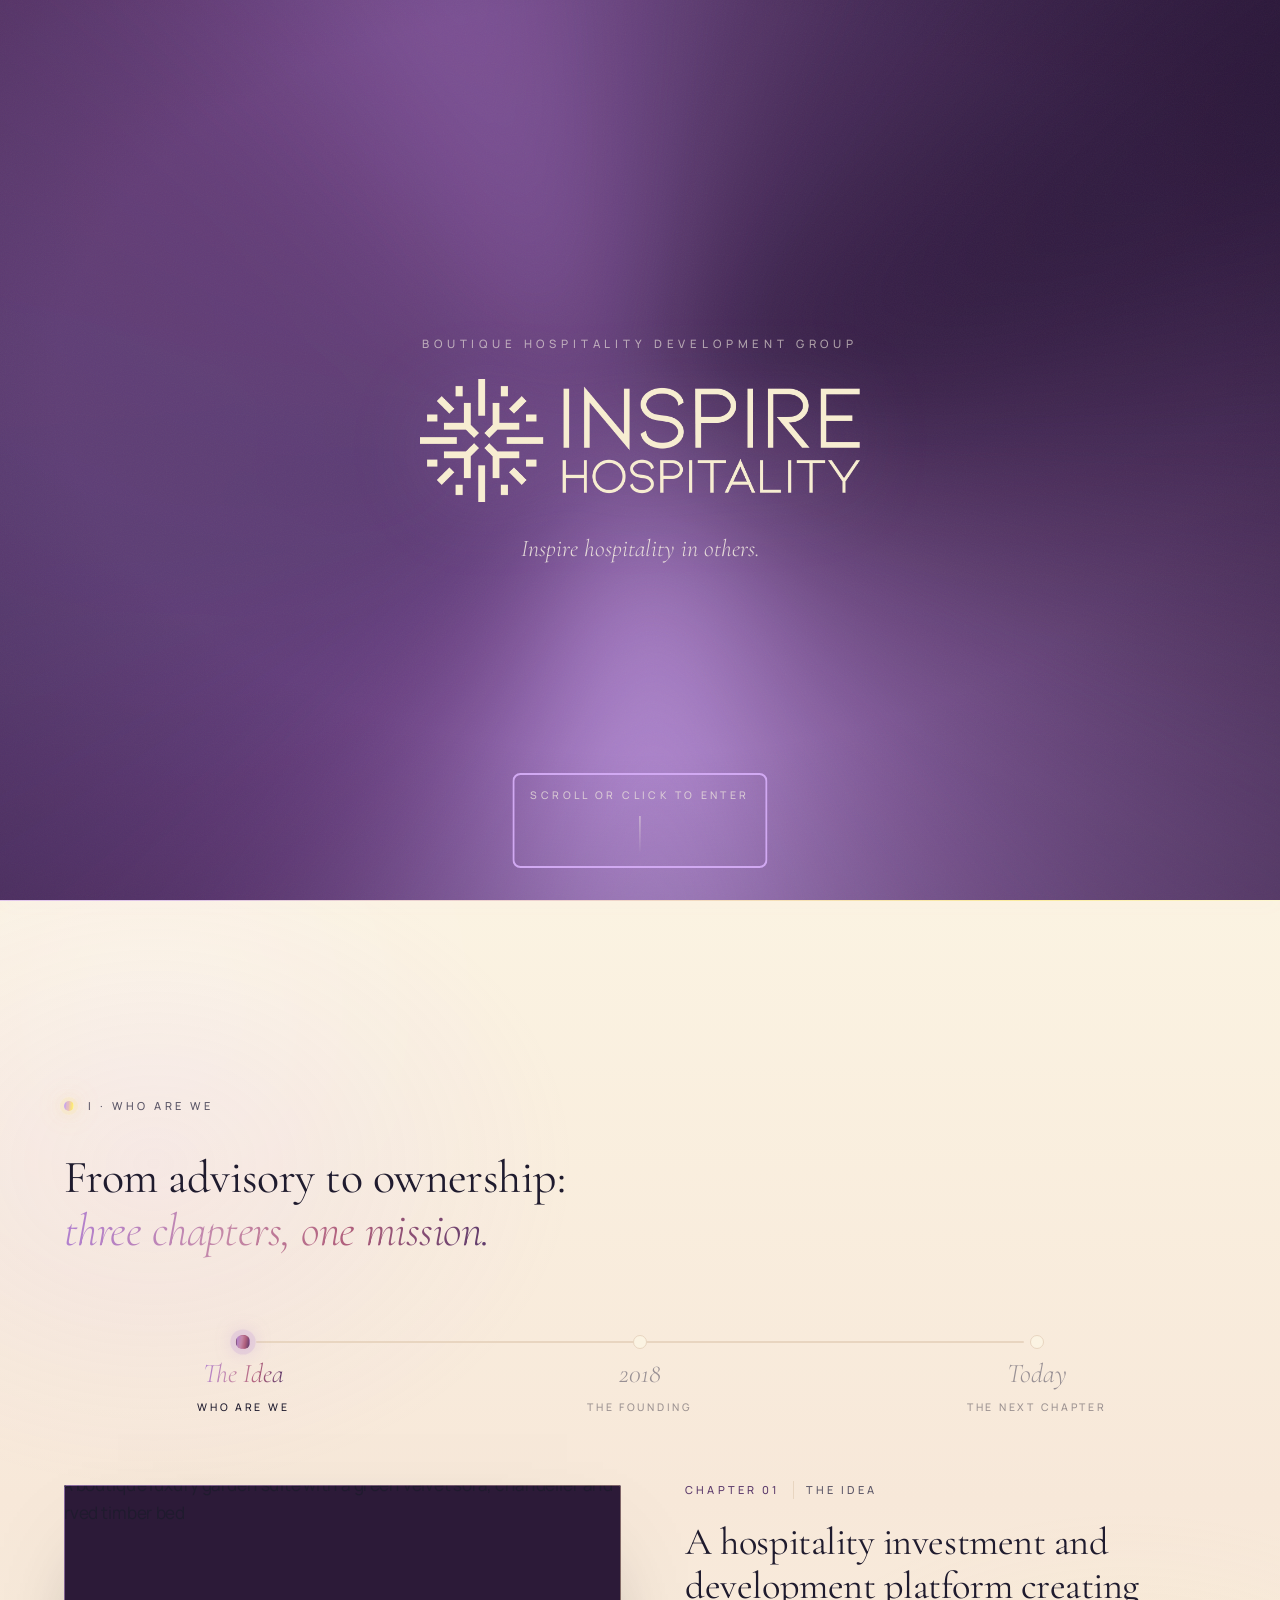
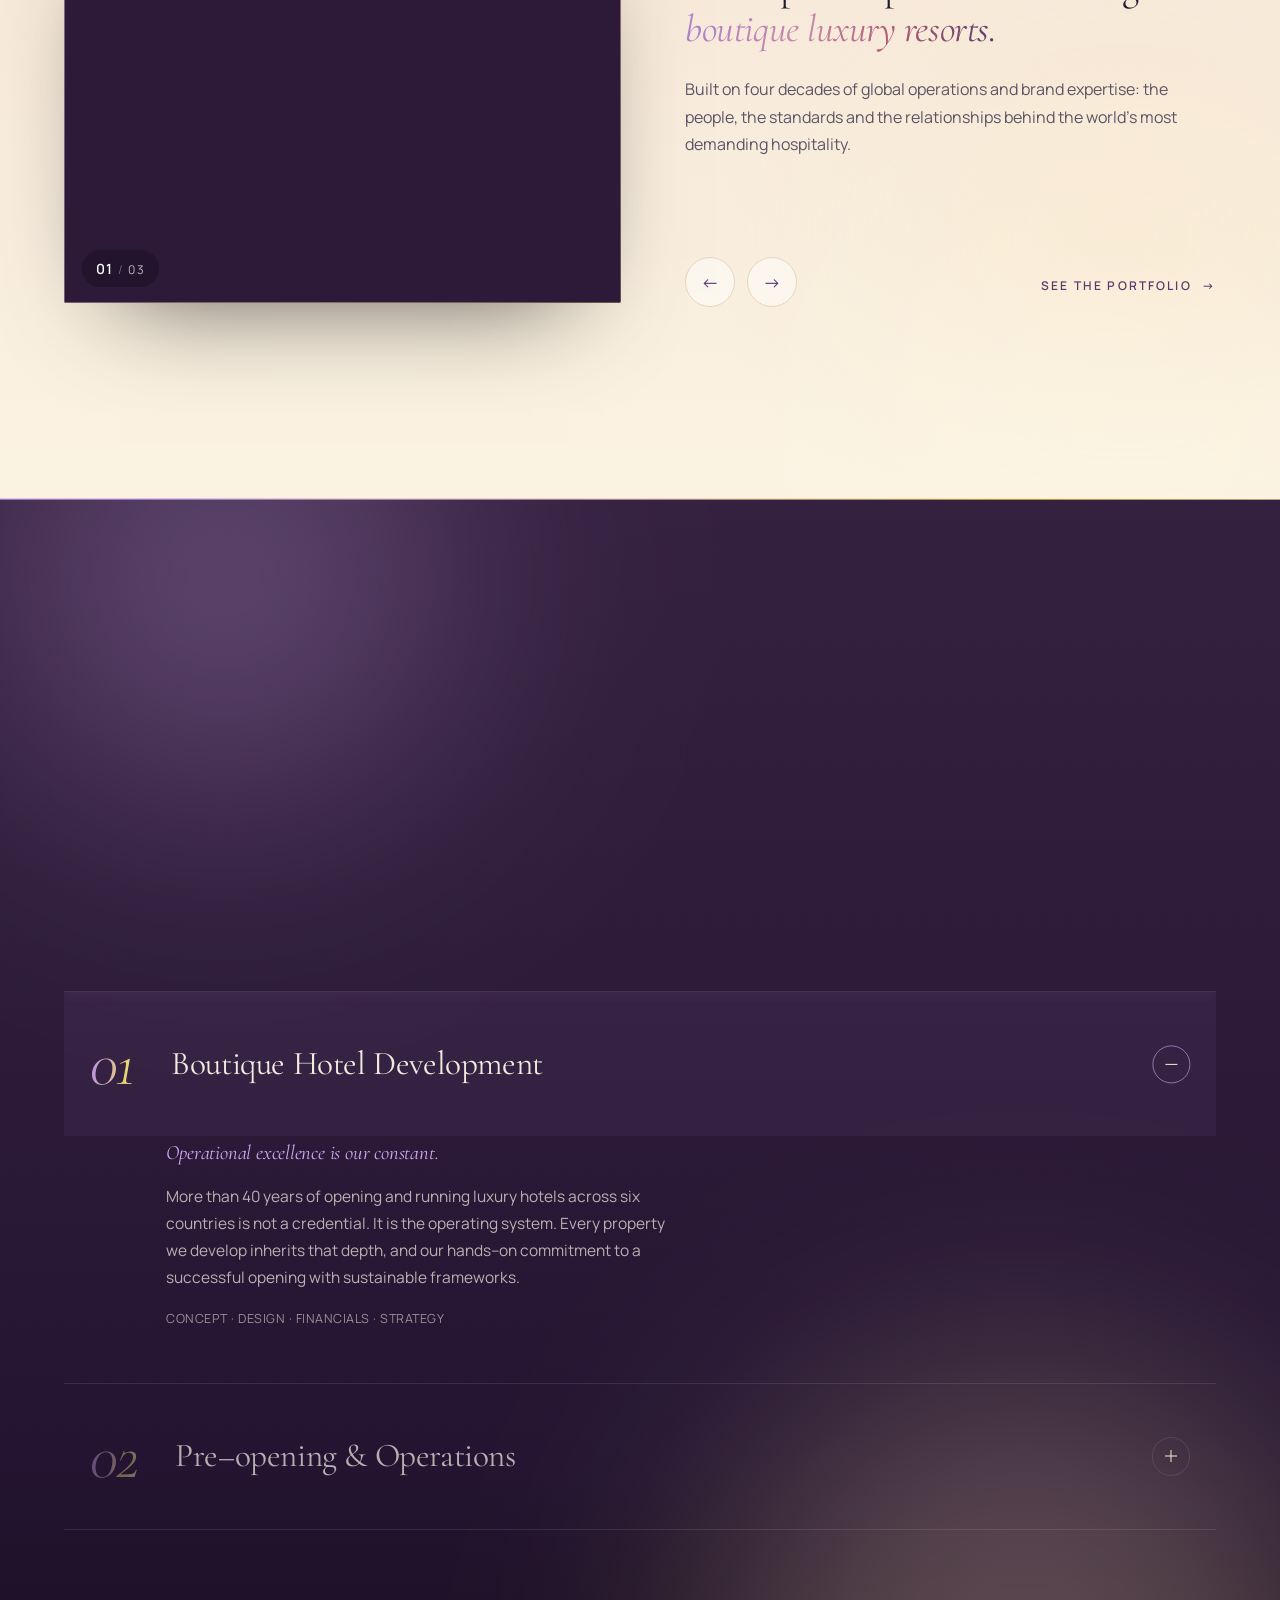
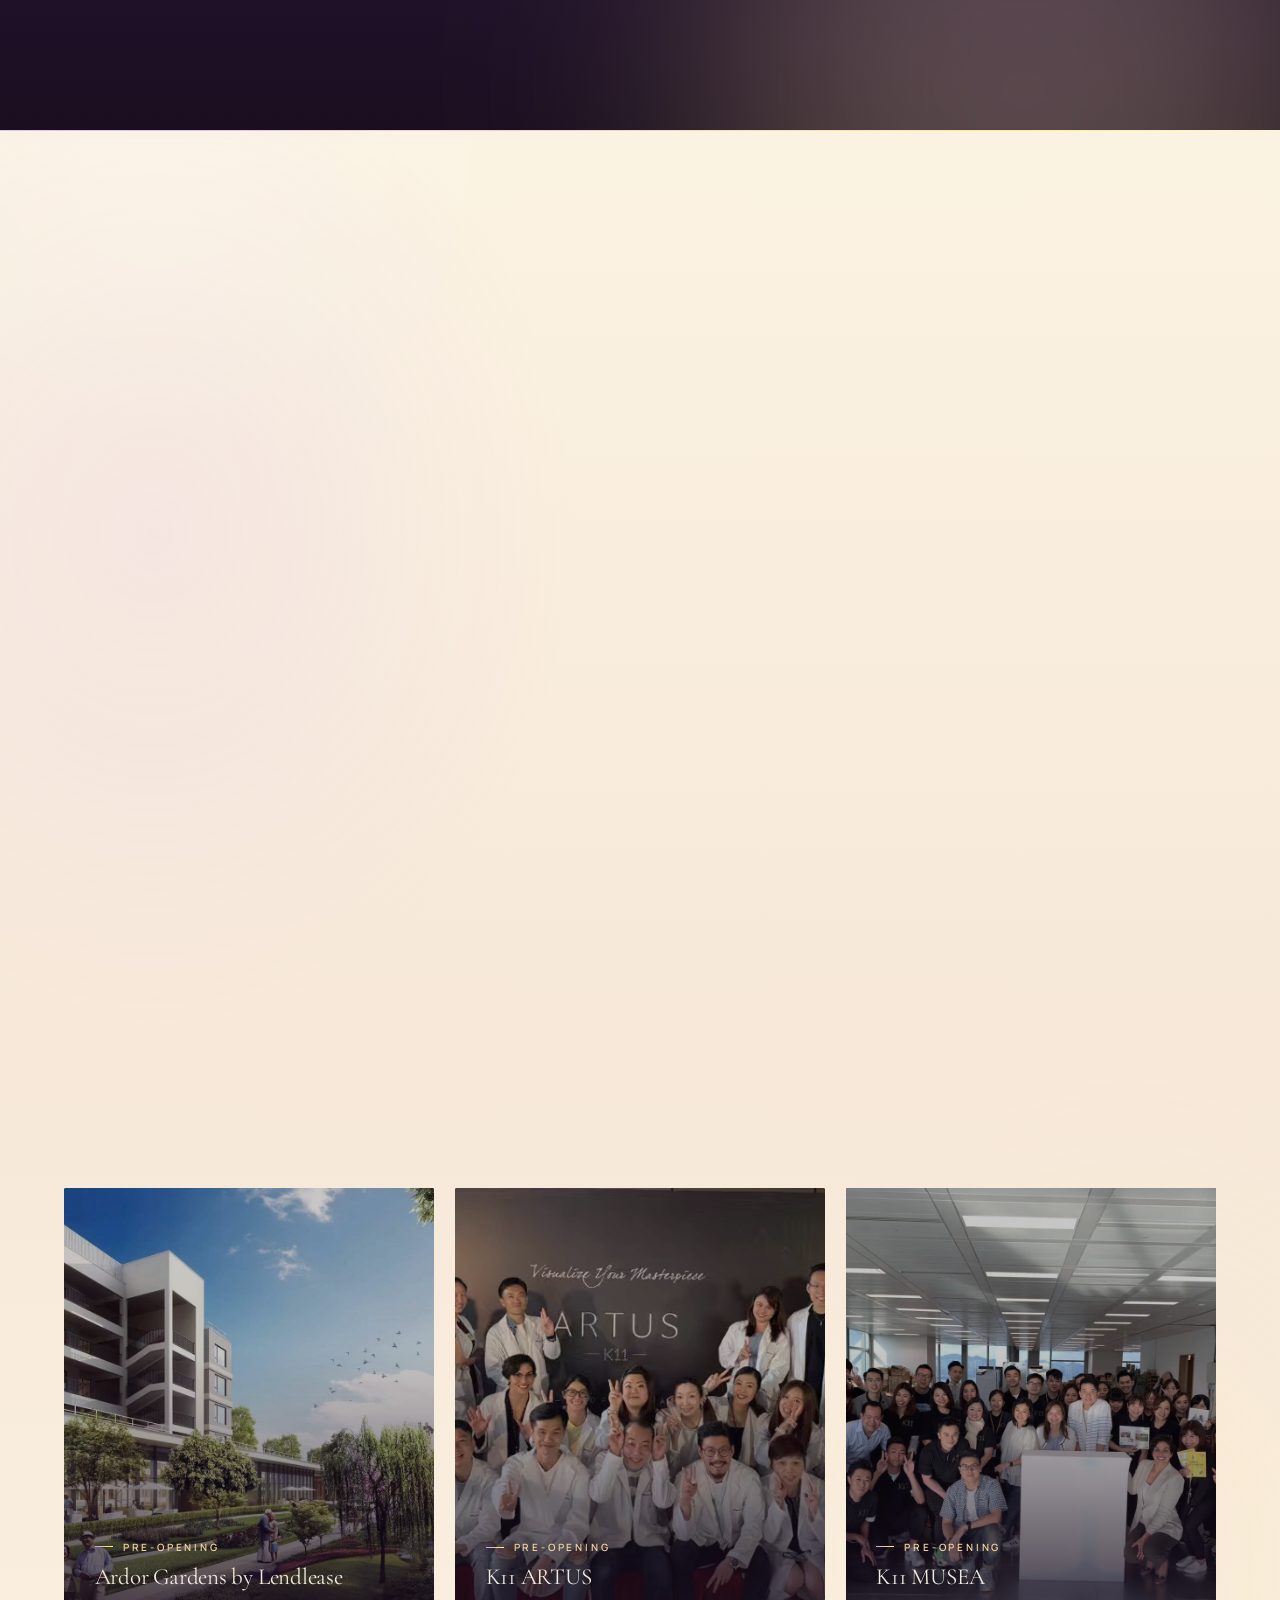
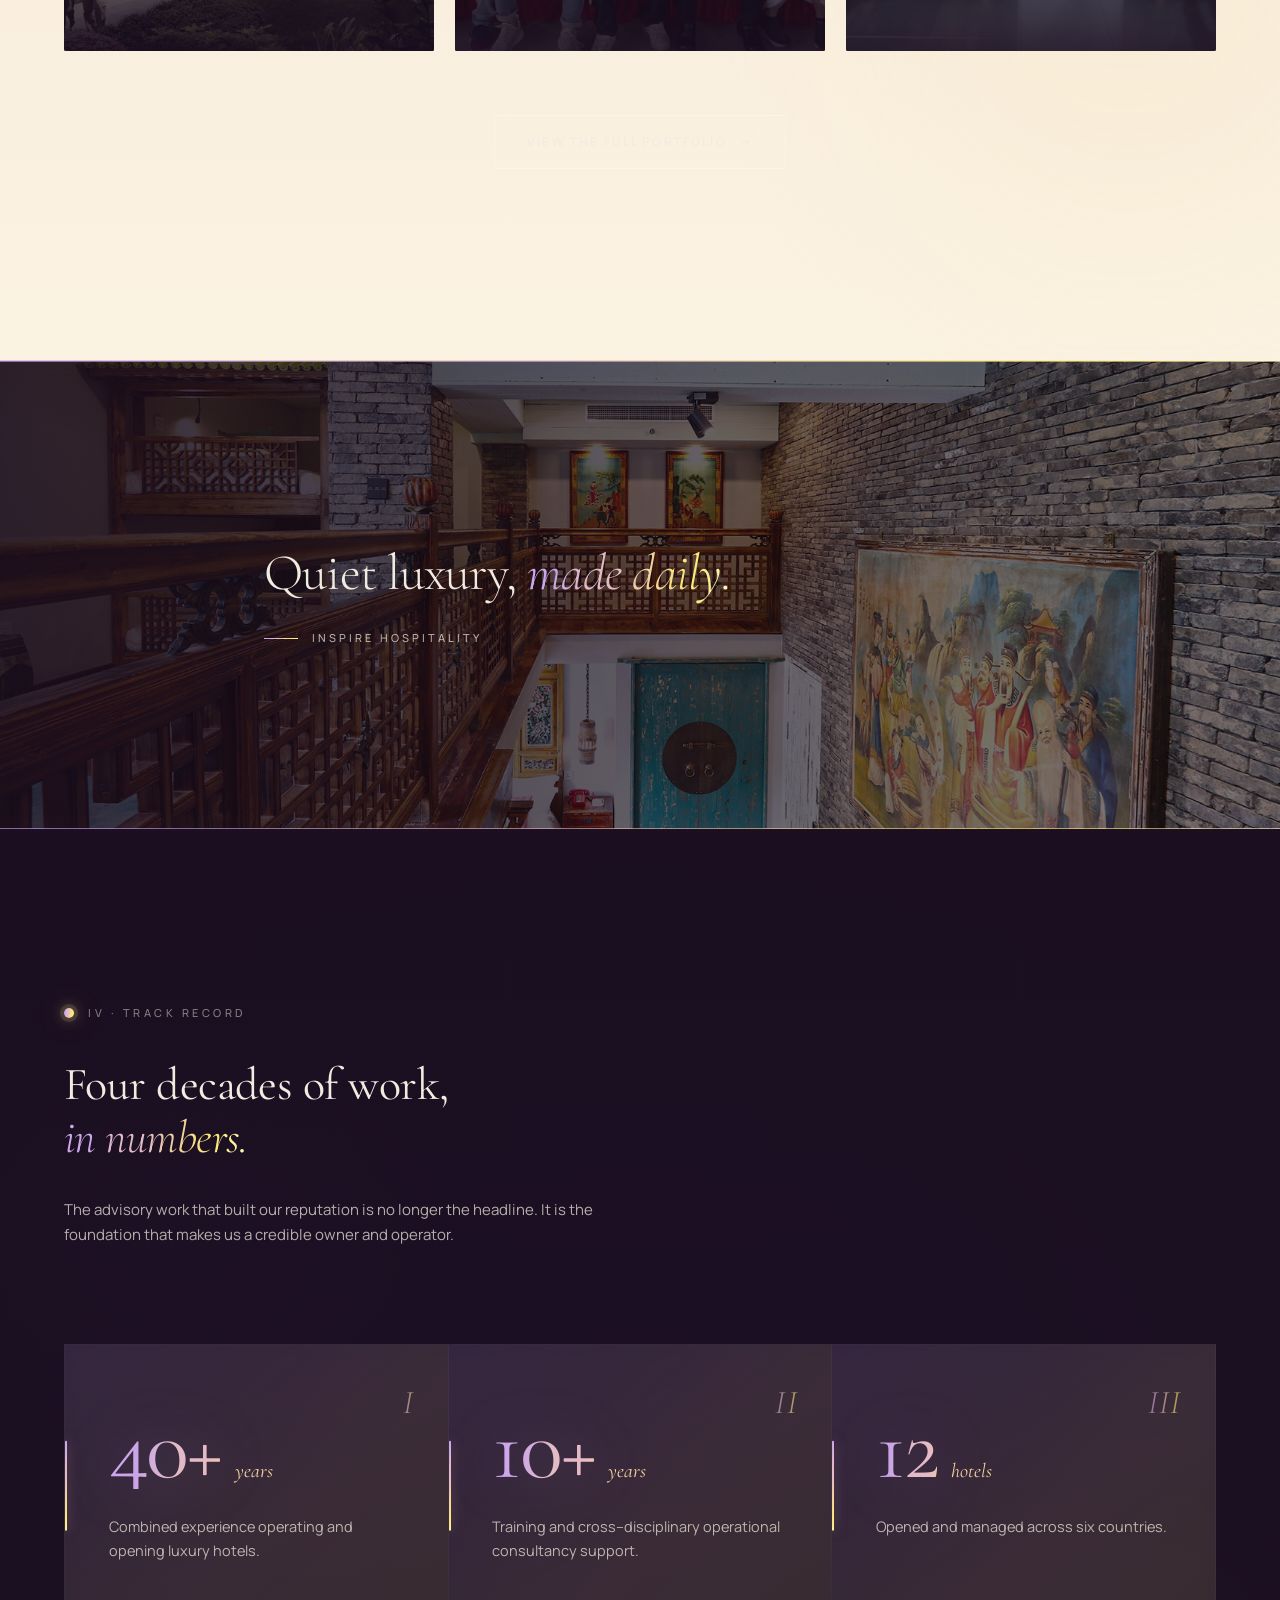
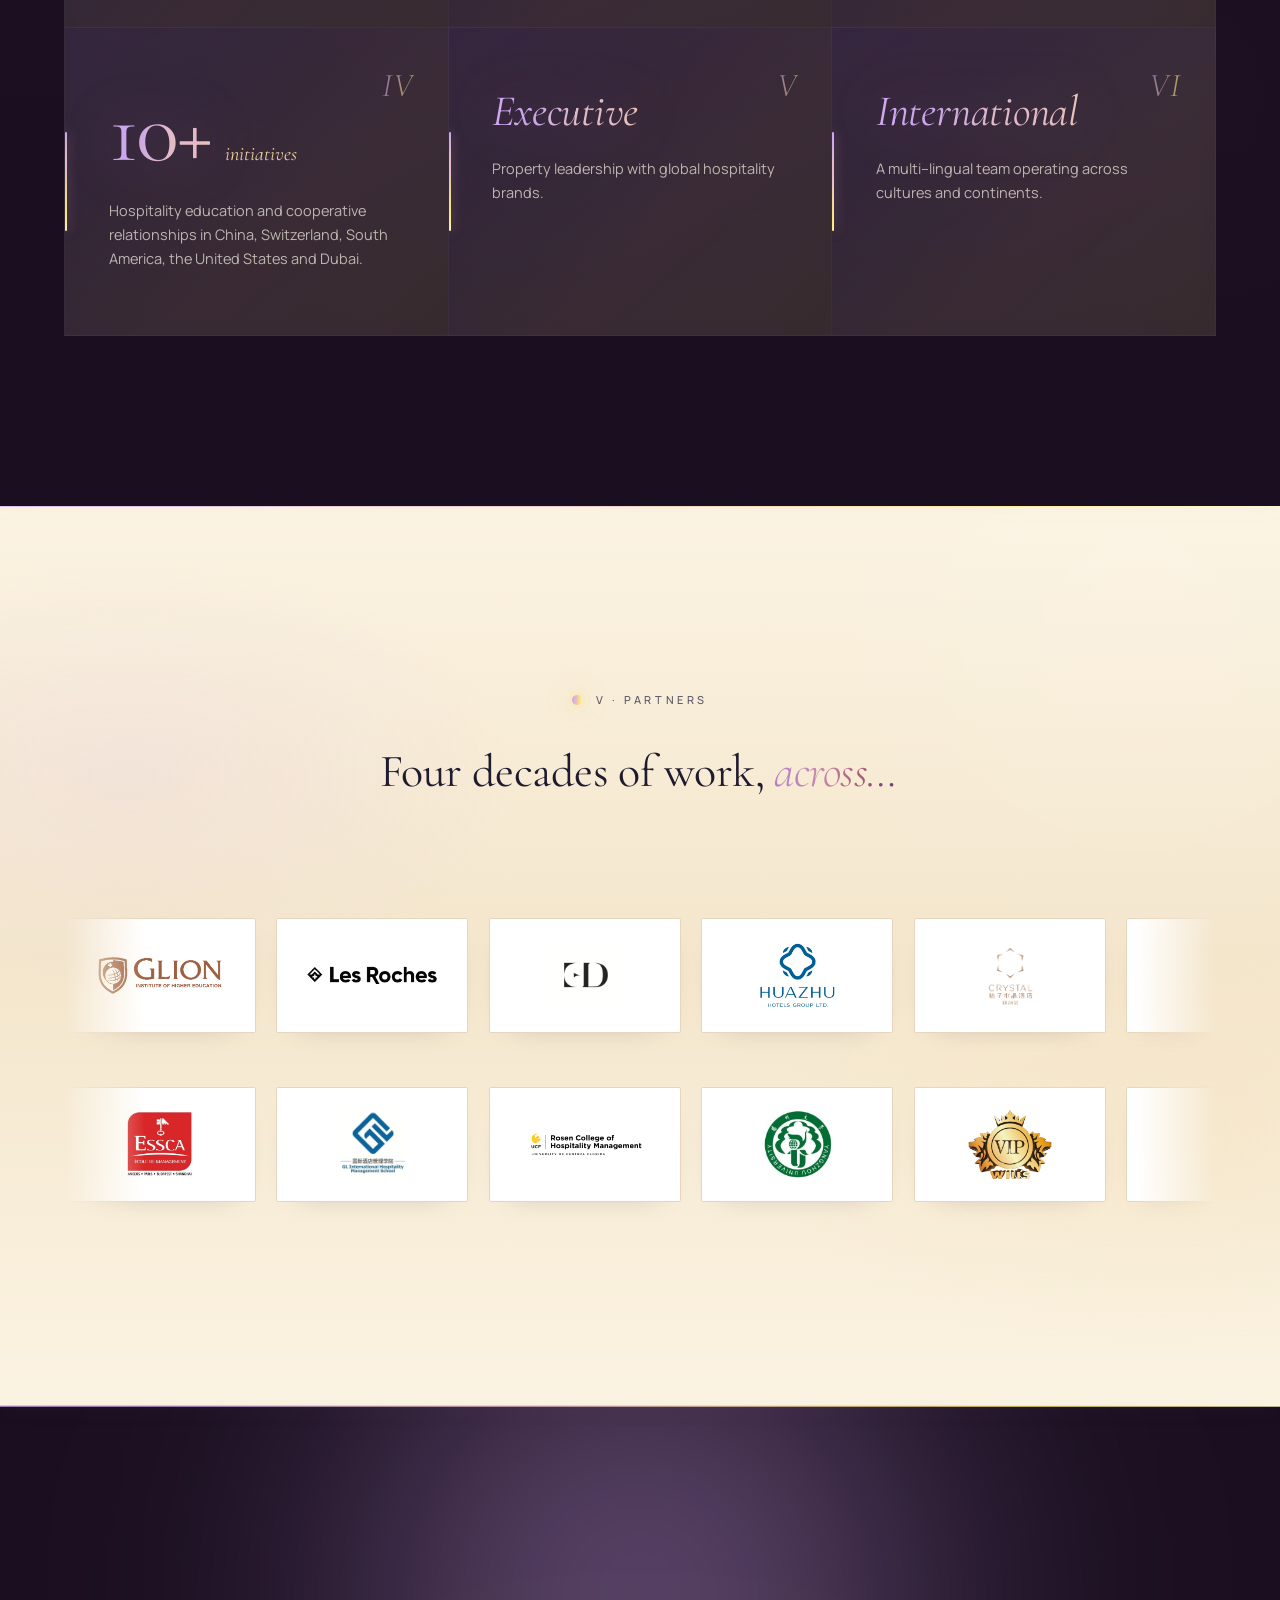
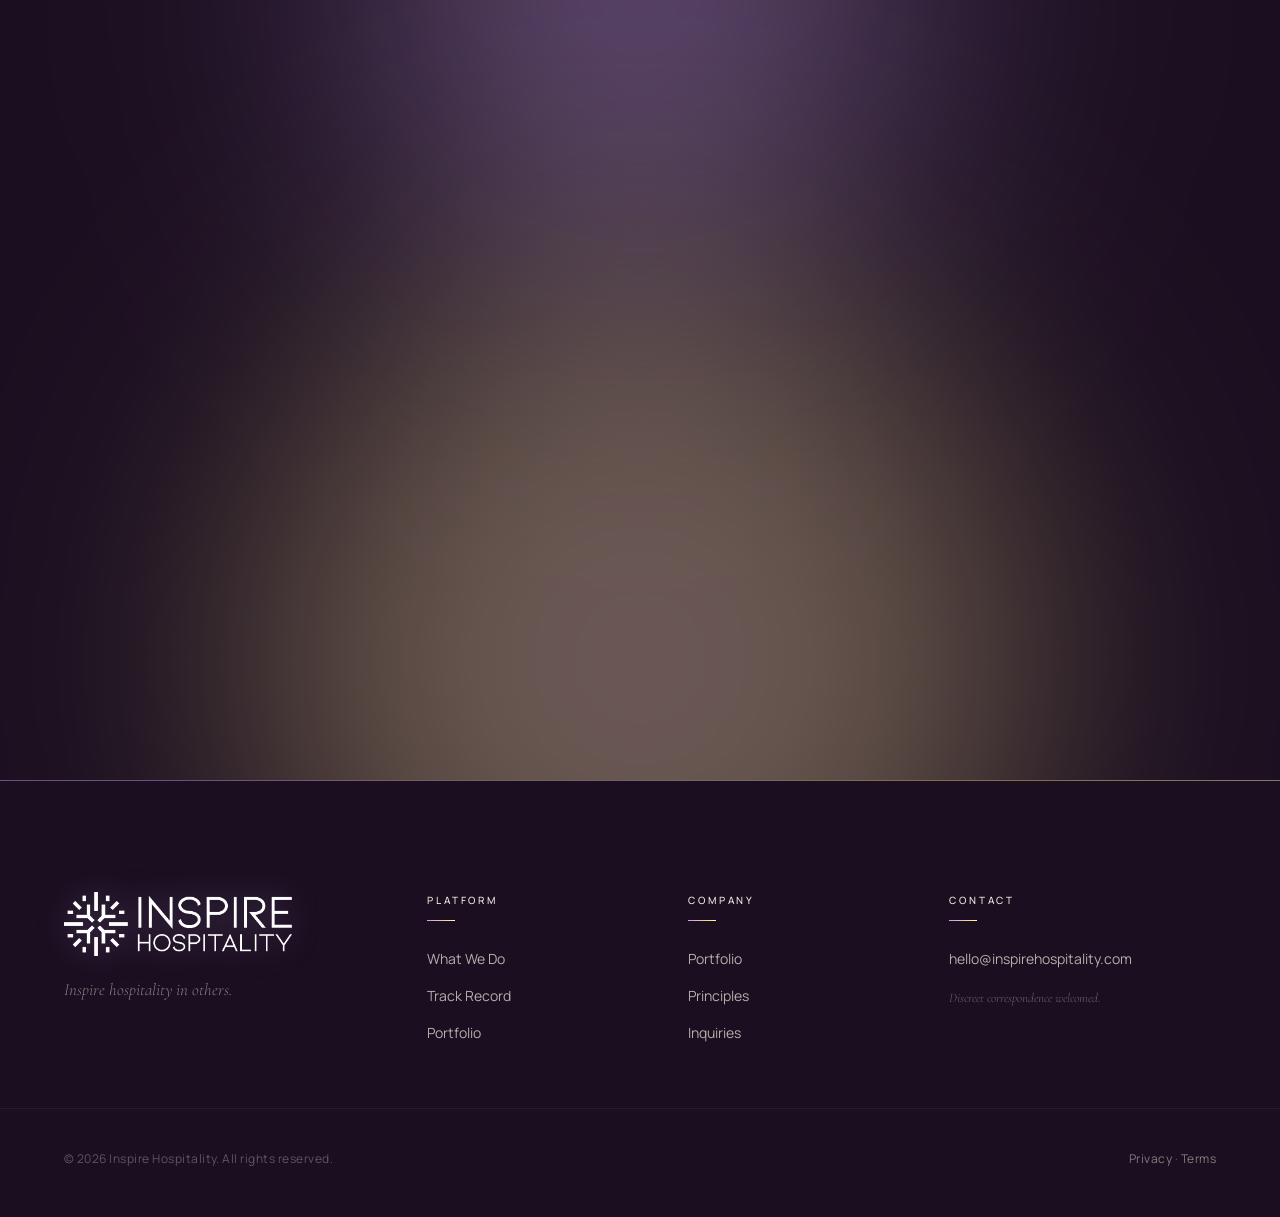
==== commit db4fc3af: "Home page changes" ====
--- a/index.html
+++ b/index.html
@@ -55,7 +55,7 @@
     <header class="nav" id="nav">
       <div class="nav__inner">
         <a class="nav__brand" href="index.html" aria-label="Inspire Hospitality, home">
-          <img class="nav__logo" src="assets/img/brand/logo-02.png" alt="Inspire Hospitality" />
+          <img class="nav__logo nav__logo--colour" src="assets/img/brand/IH%20logo%20(1)-02-03.png" alt="Inspire Hospitality" />
         </a>
         <button class="nav__toggle" type="button" aria-expanded="false" aria-controls="nav-menu" aria-label="Open menu">
           <span></span><span></span><span></span>
@@ -71,34 +71,24 @@
     <main id="main">
       <!-- ============ HERO (photographic) ============ -->
       <section class="subhero subhero--lead" id="top" aria-label="Introduction">
-        <div class="subhero__media" aria-hidden="true">
-          <img src="assets/img/gallery/projects/%E5%BE%AE%E4%BF%A1%E5%9B%BE%E7%89%87_20200905153432.jpg" alt="" />
-        </div>
+        <div class="subhero__media" aria-hidden="true"></div>
         <div class="subhero__scrim" aria-hidden="true"></div>
         <div class="subhero__glow" aria-hidden="true"></div>
+        <div class="subhero__flash" aria-hidden="true"></div>
         <div class="subhero__grain" aria-hidden="true"></div>
 
         <div class="container subhero__content">
           <p class="subhero__eyebrow">Boutique Hospitality Development Group</p>
-          <h1 class="subhero__title">Inspire hospitality <em>in others.</em></h1>
-          <p class="subhero__lede">
-            A hospitality investment and development platform creating
-            boutique luxury resorts, built on four decades of global
-            operations and brand expertise.
-          </p>
+          <h1 class="subhero__title"><span class="subhero__title-flash">Inspire hospitality</span> <em>in others.</em></h1>
           <div class="subhero__actions">
-            <a class="btn btn--primary" href="portfolio.html">
-              <span>Explore the Portfolio</span>
+            <a class="btn btn--primary" href="contact.html">
+              <span>Contact Us</span>
               <span class="btn__arrow" aria-hidden="true">&rarr;</span>
             </a>
-            <a class="btn btn--ghost btn--ghost-light" href="contact.html">For Investors</a>
-          </div>
-        </div>
-
-        <a class="subhero__scroll" href="#positioning" aria-label="Scroll to content">
-          <span>Scroll</span>
-          <span class="subhero__scroll-line" aria-hidden="true"></span>
-        </a>
+            <a class="btn btn--ghost btn--ghost-light" href="portfolio.html">View Our Work</a>
+          </div>
+        </div>
+
         <div class="subhero__hairline" aria-hidden="true"></div>
       </section>
 
@@ -108,7 +98,7 @@
         <div class="bloom bloom--br bloom--soft" aria-hidden="true"></div>
         <div class="container">
           <header class="journey__head" data-reveal>
-            <p class="section-mark">I &middot; Who We Are</p>
+            <p class="section-mark">I &middot; Who Are We</p>
             <h2 class="display display--sm" id="pos-h">
               From advisory to ownership:<br />
               <em>three chapters, one mission.</em>
@@ -129,8 +119,8 @@
                   data-step="0"
                 >
                   <span class="journey__node-dot" aria-hidden="true"></span>
-                  <span class="journey__node-year">The Platform</span>
-                  <span class="journey__node-label">Who we are</span>
+                  <span class="journey__node-year">The Idea</span>
+                  <span class="journey__node-label">Who are we</span>
                 </button>
               </li>
               <li class="journey__rail-item">
@@ -211,7 +201,7 @@
                     aria-labelledby="journey-tab-0"
                     tabindex="0"
                   >
-                    <p class="journey__kicker"><span>Chapter 01</span> The Platform</p>
+                    <p class="journey__kicker"><span>Chapter 01</span> The Idea</p>
                     <h3 class="journey__title">
                       A hospitality investment and development platform creating
                       <em>boutique luxury resorts.</em>
@@ -254,8 +244,8 @@
                   >
                     <p class="journey__kicker"><span>Chapter 03</span> The Next Chapter</p>
                     <h3 class="journey__title">
-                      That experience is the foundation for
-                      <em>the next chapter.</em>
+                      The experience is the foundation for
+                      <em>the next chapter</em> in our mission.
                     </h3>
                     <p class="journey__copy">
                       Inspire Hospitality is a platform that develops, acquires and
@@ -293,72 +283,160 @@
         </div>
       </section>
 
+      <!-- ============ PLATFORM (DARK) ============ -->
+      <section class="platform" id="platform" aria-labelledby="platform-h">
+        <div class="platform__bloom platform__bloom--lavender" aria-hidden="true"></div>
+        <div class="platform__bloom platform__bloom--rose" aria-hidden="true"></div>
+        <div class="platform__grain" aria-hidden="true"></div>
+
+        <div class="container">
+          <header class="section-head section-head--inverse">
+            <p class="section-mark section-mark--light">II &middot; What We Do</p>
+            <h2 class="display display--sm" id="platform-h">
+              <em>Two disciplines, one practice.</em>
+            </h2>
+            <p class="section-head__lede section-head__lede--light">
+              Two interlocking capabilities, drawn from the same operational
+              DNA and now turned toward ownership. Select each to explore.
+            </p>
+          </header>
+
+          <div class="disciplines" id="disciplines">
+            <article class="discipline is-open">
+              <h3 class="discipline__heading">
+                <button
+                  class="discipline__trigger"
+                  type="button"
+                  id="disc-1-t"
+                  aria-expanded="true"
+                  aria-controls="disc-1-p"
+                >
+                  <span class="discipline__index" aria-hidden="true">01</span>
+                  <span class="discipline__name">Boutique Hotel Development</span>
+                  <span class="discipline__icon" aria-hidden="true"></span>
+                </button>
+              </h3>
+              <div class="discipline__panel" id="disc-1-p" role="region" aria-labelledby="disc-1-t">
+                <div class="discipline__panel-in">
+                  <div class="discipline__panel-content">
+                    <p class="discipline__lead">Operational excellence is our constant.</p>
+                    <p class="discipline__copy">
+                      More than 40 years of opening and running luxury hotels
+                      across six countries is not a credential. It is the
+                      operating system. Every property we develop inherits that
+                      depth, and our hands&ndash;on commitment to a successful
+                      opening with sustainable frameworks.
+                    </p>
+                    <p class="discipline__copy discipline__services">
+                      Concept &middot; Design &middot; Financials &middot; Strategy
+                    </p>
+                  </div>
+                </div>
+              </div>
+            </article>
+
+            <article class="discipline">
+              <h3 class="discipline__heading">
+                <button
+                  class="discipline__trigger"
+                  type="button"
+                  id="disc-2-t"
+                  aria-expanded="false"
+                  aria-controls="disc-2-p"
+                >
+                  <span class="discipline__index" aria-hidden="true">02</span>
+                  <span class="discipline__name">Pre&ndash;opening &amp; Operations</span>
+                  <span class="discipline__icon" aria-hidden="true"></span>
+                </button>
+              </h3>
+              <div class="discipline__panel" id="disc-2-p" role="region" aria-labelledby="disc-2-t">
+                <div class="discipline__panel-in">
+                  <div class="discipline__panel-content">
+                    <p class="discipline__lead">Places begin with people.</p>
+                    <p class="discipline__copy">
+                      Four decades of operational depth taught us that
+                      hospitality is built before guests ever arrive. Every
+                      property in the portfolio starts with the culture,
+                      training and team that will run it.
+                    </p>
+                    <p class="discipline__copy discipline__services">
+                      On&ndash;property leadership &middot; Recruitment &middot;
+                      Training &amp; development &middot; Booking channels &middot;
+                      Department set&ndash;up &middot; OS&amp;E &middot; FF&amp;E
+                    </p>
+                  </div>
+                </div>
+              </div>
+            </article>
+          </div>
+        </div>
+      </section>
+
       <!-- ============ FEATURED WORK ============ -->
-      <section class="section section--dark section--edge" id="work" aria-labelledby="work-h">
-        <div class="bloom bloom--tr bloom--soft" aria-hidden="true"></div>
-        <div class="sheen sheen--lilac sheen--lean" aria-hidden="true"></div>
+      <section class="section section--cream section--edge" id="work" aria-labelledby="work-h">
+        <div class="bloom bloom--tl" aria-hidden="true"></div>
         <div class="container">
           <header class="section-head">
-            <p class="section-mark">II &middot; Selected Work</p>
+            <p class="section-mark">III &middot; Selected Work</p>
             <h2 class="display display--sm" id="work-h">
-              Places we have shaped,<br />
-              <em>and the craft behind them.</em>
+              The places and experiences<br />
+              <em>we have shaped.</em>
             </h2>
             <p class="section-head__lede">
-              From cultural museum-hotels to wellness-led garden stays, each
-              project begins with its place: the landscape, the heritage
+              From pre-opening mandates to live hotel operations, each
+              engagement begins with its place: the brand, the team
               and the guest who will one day arrive.
             </p>
           </header>
 
           <div class="work-grid">
             <a class="work-card work-card--wide" href="portfolio.html" data-reveal>
-              <img src="assets/img/home/museum.jpg" alt="The Six Arts Museum, a colourful cultural museum facade with a traditional pavilion gate" loading="lazy" />
+              <img src="assets/img/home/museum.jpg" alt="The Six Arts Museum facade with colourful panels and a traditional pavilion gate" loading="lazy" />
               <div class="work-card__scrim" aria-hidden="true"></div>
               <div class="work-card__body">
-                <p class="work-card__tag">Cultural Property</p>
-                <h3 class="work-card__title">Six Arts Museum</h3>
-                <p class="work-card__meta">Museum-hotel concept &middot; China</p>
+                <p class="work-card__tag">Property Management</p>
+                <h3 class="work-card__title">Six Arts Culture Park</h3>
+                <p class="work-card__meta">Suzhou, China</p>
               </div>
             </a>
 
             <a class="work-card" href="portfolio.html" data-reveal>
-              <img src="assets/img/gallery/projects/%E5%BE%AE%E4%BF%A1%E5%9B%BE%E7%89%87_20200905153336.jpg" alt="Ornate gilded and lacquered traditional Chinese pavilion interior" loading="lazy" />
+              <img src="assets/img/gallery/events/PCCA%203.jpg" alt="Guests at a red-lit evening reception beside a Porsche 911 race car" loading="lazy" />
               <div class="work-card__scrim" aria-hidden="true"></div>
               <div class="work-card__body">
-                <p class="work-card__tag">Heritage Interior</p>
-                <h3 class="work-card__title">The Ornamental Pavilion</h3>
-                <p class="work-card__meta">Restoration &amp; interiors</p>
+                <p class="work-card__tag">Hotel Operations</p>
+                <h3 class="work-card__title">Avantgarde: Porsche Carrera Cup Asia</h3>
+                <p class="work-card__meta">Ningbo, China</p>
               </div>
             </a>
 
             <a class="work-card" href="portfolio.html" data-reveal>
-              <img src="assets/img/home/%E4%B8%89%E6%A5%BC-%E6%BC%86%E7%94%BB%E9%A6%86.jpg" alt="Gallery wall of framed lacquer paintings in a museum interior" loading="lazy" />
+              <img src="assets/img/gallery/projects/Ardor%20Gardens%20Thumbail%20Image.jpg" alt="Architectural rendering of the Ardor Gardens senior living resort with landscaped gardens and a lily pond" loading="lazy" />
               <div class="work-card__scrim" aria-hidden="true"></div>
               <div class="work-card__body">
-                <p class="work-card__tag">Exhibition</p>
-                <h3 class="work-card__title">Lacquer Painting Gallery</h3>
-                <p class="work-card__meta">Cultural programming</p>
+                <p class="work-card__tag">Pre-Opening</p>
+                <h3 class="work-card__title">Ardor Gardens by Lendlease</h3>
+                <p class="work-card__meta">Qingpu, Shanghai</p>
               </div>
             </a>
 
             <a class="work-card" href="portfolio.html" data-reveal>
-              <img src="assets/img/home/%E6%82%A6%E7%9B%AE%E7%A7%81%E5%AE%B6%E7%BB%8F%E5%85%B8%E8%8A%B1%E5%9B%AD%E6%88%BF%20(5).JPG" alt="Heritage courtyard guest room with a carved timber door and grey-brick walls" loading="lazy" />
+              <img src="assets/img/gallery/projects/002.jpg" alt="The K11 ARTUS pre-opening team beneath the Visualize Your Masterpiece wall" loading="lazy" />
               <div class="work-card__scrim" aria-hidden="true"></div>
               <div class="work-card__body">
-                <p class="work-card__tag">Wellness Stay</p>
-                <h3 class="work-card__title">Garden Courtyard Suite</h3>
-                <p class="work-card__meta">Boutique resort keys</p>
+                <p class="work-card__tag">Pre-Opening</p>
+                <h3 class="work-card__title">K11 ARTUS</h3>
+                <p class="work-card__meta">Victoria Dockside, Hong Kong</p>
               </div>
             </a>
 
             <a class="work-card" href="portfolio.html" data-reveal>
-              <img src="assets/img/gallery/projects/%E4%B8%89%E6%A5%BC-%E5%8C%BE%E9%A2%9D%E9%A6%86.jpg" alt="Exhibition hall displaying traditional carved plaques" loading="lazy" />
+              <img src="assets/img/gallery/events/20190805_IMG_7672.JPG" alt="The K11 MUSEA pre-opening team gathered around a light cube in their harbour-view office" loading="lazy" />
               <div class="work-card__scrim" aria-hidden="true"></div>
               <div class="work-card__body">
-                <p class="work-card__tag">Cultural Property</p>
-                <h3 class="work-card__title">The Plaque Hall</h3>
-                <p class="work-card__meta">Museum-hotel concept</p>
+                <p class="work-card__tag">Pre-Opening</p>
+                <h3 class="work-card__title">K11 MUSEA</h3>
+                <p class="work-card__meta">Victoria Dockside, Hong Kong</p>
               </div>
             </a>
           </div>
@@ -393,7 +471,7 @@
         <div class="sheen sheen--gold sheen--rev sheen--slow" aria-hidden="true" style="--sheen-delay: 3s"></div>
         <div class="container">
           <header class="section-head">
-            <p class="section-mark">III &middot; Track Record</p>
+            <p class="section-mark">IV &middot; Track Record</p>
             <h2 class="display display--sm" id="track-h">
               Four decades of work,<br />
               <em>in numbers.</em>
@@ -445,7 +523,7 @@
         <div class="bloom bloom--tr bloom--soft" aria-hidden="true"></div>
         <div class="container">
           <header class="section-head section-head--center">
-            <p class="section-mark">IV &middot; Partners</p>
+            <p class="section-mark">V &middot; Partners</p>
             <h2 class="display display--sm" id="clients-h">
               Four decades of work, <em>across&hellip;</em>
             </h2>
@@ -495,117 +573,6 @@
         </div>
       </section>
 
-      <!-- ============ PLATFORM (DARK) ============ -->
-      <section class="platform" id="platform" aria-labelledby="platform-h">
-        <div class="platform__bloom platform__bloom--lavender" aria-hidden="true"></div>
-        <div class="platform__bloom platform__bloom--rose" aria-hidden="true"></div>
-        <div class="platform__grain" aria-hidden="true"></div>
-
-        <div class="container">
-          <header class="section-head section-head--inverse">
-            <p class="section-mark section-mark--light">V &middot; The Platform</p>
-            <h2 class="display display--sm" id="platform-h">
-              What we do.<br />
-              <em>Three disciplines, one practice.</em>
-            </h2>
-            <p class="section-head__lede section-head__lede--light">
-              Three interlocking capabilities, drawn from the same operational
-              DNA and now turned toward ownership. Select each to explore.
-            </p>
-          </header>
-
-          <div class="disciplines" id="disciplines">
-            <article class="discipline is-open">
-              <h3 class="discipline__heading">
-                <button
-                  class="discipline__trigger"
-                  type="button"
-                  id="disc-1-t"
-                  aria-expanded="true"
-                  aria-controls="disc-1-p"
-                >
-                  <span class="discipline__index" aria-hidden="true">01</span>
-                  <span class="discipline__name">Boutique Hotel Development</span>
-                  <span class="discipline__icon" aria-hidden="true"></span>
-                </button>
-              </h3>
-              <div class="discipline__panel" id="disc-1-p" role="region" aria-labelledby="disc-1-t">
-                <div class="discipline__panel-in">
-                  <div class="discipline__panel-content">
-                    <p class="discipline__lead">Land, Model &amp; Guest.</p>
-                    <p class="discipline__copy">
-                      We identify, structure and develop resort opportunities
-                      where the land, the operating model and the guest
-                      experience can each carry their weight, investing
-                      alongside aligned capital partners.
-                    </p>
-                  </div>
-                </div>
-              </div>
-            </article>
-
-            <article class="discipline">
-              <h3 class="discipline__heading">
-                <button
-                  class="discipline__trigger"
-                  type="button"
-                  id="disc-2-t"
-                  aria-expanded="false"
-                  aria-controls="disc-2-p"
-                >
-                  <span class="discipline__index" aria-hidden="true">02</span>
-                  <span class="discipline__name">Pre&ndash;opening Services</span>
-                  <span class="discipline__icon" aria-hidden="true"></span>
-                </button>
-              </h3>
-              <div class="discipline__panel" id="disc-2-p" role="region" aria-labelledby="disc-2-t">
-                <div class="discipline__panel-in">
-                  <div class="discipline__panel-content">
-                    <p class="discipline__lead">Places begin with people.</p>
-                    <p class="discipline__copy">
-                      Four decades of operational depth taught us that
-                      hospitality is built before guests ever arrive. Every
-                      property in the portfolio starts with the culture,
-                      training and team that will run it.
-                    </p>
-                  </div>
-                </div>
-              </div>
-            </article>
-
-            <article class="discipline">
-              <h3 class="discipline__heading">
-                <button
-                  class="discipline__trigger"
-                  type="button"
-                  id="disc-3-t"
-                  aria-expanded="false"
-                  aria-controls="disc-3-p"
-                >
-                  <span class="discipline__index" aria-hidden="true">03</span>
-                  <span class="discipline__name">Hotel Management Training</span>
-                  <span class="discipline__icon" aria-hidden="true"></span>
-                </button>
-              </h3>
-              <div class="discipline__panel" id="disc-3-p" role="region" aria-labelledby="disc-3-t">
-                <div class="discipline__panel-in">
-                  <div class="discipline__panel-content">
-                    <p class="discipline__lead">Operational excellence is our constant.</p>
-                    <p class="discipline__copy">
-                      More than 40 years of opening and running luxury hotels
-                      across six countries is not a credential. It is the
-                      operating system. Every property we develop inherits that
-                      depth, and our hands&ndash;on commitment to a successful
-                      opening with sustainable frameworks.
-                    </p>
-                  </div>
-                </div>
-              </div>
-            </article>
-          </div>
-        </div>
-      </section>
-
       <!-- ============ CTA (photo-backed) ============ -->
       <section class="cta cta--photo" id="cta" aria-labelledby="cta-h">
         <div class="photo-bg" aria-hidden="true">
@@ -630,7 +597,7 @@
           </p>
           <div class="cta__actions">
             <a class="btn btn--primary btn--on-dark" href="contact.html">
-              <span>Begin a Conversation</span>
+              <span>Contact Us Now!</span>
               <span class="btn__arrow" aria-hidden="true">&rarr;</span>
             </a>
           </div>
--- a/assets/css/styles.css
+++ b/assets/css/styles.css
@@ -436,6 +436,21 @@
   transition: transform 0.5s var(--ease-out), filter 0.5s var(--ease-out);
 }
 .nav__brand:hover .nav__logo {
+  filter: brightness(0) invert(1) drop-shadow(0 0 22px rgba(229, 186, 196, 0.7));
+}
+
+/* Home: full-colour brand lockup at the top of the page, flipping to a
+   white silhouette once the bar turns solid on scroll. */
+.nav__logo--colour {
+  filter: drop-shadow(0 1px 12px rgba(26, 14, 32, 0.45));
+}
+.nav__brand:hover .nav__logo--colour {
+  filter: drop-shadow(0 1px 16px rgba(209, 169, 242, 0.55));
+}
+.nav.is-scrolled .nav__logo--colour {
+  filter: brightness(0) invert(1) drop-shadow(0 0 14px rgba(209, 169, 242, 0.4));
+}
+.nav.is-scrolled .nav__brand:hover .nav__logo--colour {
   filter: brightness(0) invert(1) drop-shadow(0 0 22px rgba(229, 186, 196, 0.7));
 }
 
@@ -1502,6 +1517,18 @@
   line-height: 1.75;
   color: var(--text-secondary);
   margin: 0;
+}
+
+.discipline__copy + .discipline__copy {
+  margin-top: 1rem;
+}
+
+.discipline__services {
+  font-size: 12.5px;
+  letter-spacing: 0.04em;
+  text-transform: uppercase;
+  color: var(--text-tertiary, var(--text-secondary));
+  opacity: 0.78;
 }
 
 @media (prefers-reduced-motion: reduce) {
--- a/assets/css/pages.css
+++ b/assets/css/pages.css
@@ -102,8 +102,36 @@
   -webkit-background-clip: text; background-clip: text;
   -webkit-text-fill-color: transparent; color: transparent;
   filter: drop-shadow(0 0 28px rgba(229,186,196,0.35));
-  animation: textFlash 9s var(--ease-in-out) 1.6s infinite;
-}
+  animation: textFlash 11s var(--ease-in-out) 1.6s infinite;
+}
+/* "Inspire hospitality" rests as the normal off-white, with a purple→yellow
+   gradient band that sweeps across once in a while. */
+.subhero__title-flash {
+  background:
+    linear-gradient(110deg,
+      transparent 38%,
+      #6E4D85 44%,
+      #C9A5E8 48%,
+      #F2D39D 52%,
+      #FBE873 56%,
+      transparent 62%),
+    linear-gradient(0deg, var(--text-primary), var(--text-primary));
+  background-size: 220% 100%, 100% 100%;
+  background-position: 200% 0, 0 0;
+  background-repeat: no-repeat;
+  -webkit-background-clip: text; background-clip: text;
+  -webkit-text-fill-color: transparent; color: transparent;
+  animation: titleFlash 6s linear 1.5s infinite;
+}
+@keyframes titleFlash {
+  0%   { background-position: 200% 0, 0 0; }
+  45%  { background-position: -120% 0, 0 0; }
+  100% { background-position: -120% 0, 0 0; }
+}
+@media (prefers-reduced-motion: reduce) {
+  .subhero__title-flash { animation: none; }
+}
+
 .subhero__lede {
   font-size: clamp(16px, 1.2vw, 19px);
   line-height: 1.7;
@@ -133,17 +161,94 @@
 }
 .subhero__actions { display: flex; flex-wrap: wrap; gap: 16px; margin-top: clamp(34px, 4vw, 46px); }
 .subhero--lead .subhero__lede { margin-bottom: 0; }
-.subhero__scroll {
-  position: absolute; bottom: 30px; right: clamp(20px, 5vw, 64px); z-index: 4;
-  display: inline-flex; align-items: center; gap: 14px;
-  font-size: 10px; font-weight: 500; letter-spacing: 0.32em; text-transform: uppercase;
-  color: var(--text-muted);
-}
-.subhero__scroll-line { width: 56px; height: 1px; background: rgba(242,235,224,0.25); position: relative; overflow: hidden; }
-.subhero__scroll-line::after {
-  content: ""; position: absolute; top: 0; left: -50%; width: 50%; height: 100%;
-  background: linear-gradient(90deg, transparent, var(--lavender), transparent);
-  animation: scrollLine 2.6s var(--ease-in-out) infinite;
+
+/* Home hero: a polished metallic-purple field instead of a photograph,
+   with a slight warm-yellow glow on the right. */
+.subhero--lead .subhero__media {
+  background:
+    /* slight bit of yellow on the right */
+    radial-gradient(ellipse 50% 62% at 93% 30%, rgba(242, 211, 157, 0.34) 0%, rgba(251, 232, 115, 0.13) 36%, transparent 66%),
+    /* lavender metallic lift, upper right */
+    radial-gradient(ellipse 58% 56% at 82% 16%, rgba(209, 169, 242, 0.45) 0%, transparent 56%),
+    /* metallic lavender lift, left-centre */
+    radial-gradient(ellipse 46% 56% at 6% 44%, rgba(201, 165, 232, 0.30) 0%, transparent 60%),
+    /* plum depth, lower left */
+    radial-gradient(ellipse 62% 58% at 8% 90%, rgba(91, 58, 107, 0.55) 0%, transparent 60%),
+    /* polished metallic purple — sharp specular banding reads as reflective metal */
+    linear-gradient(118deg,
+      #140A1A 0%,
+      #3A2349 6%,
+      #7C5A92 11%,
+      #2C1A38 18%,
+      #1E1228 24%,
+      #4A2E59 32%,
+      #835D99 41%,
+      #3A2349 48%,
+      #6E4D85 56%,
+      #C2A0E0 63%,
+      #5B3A6B 69%,
+      #2C1A38 82%,
+      #160B1C 100%);
+}
+/* A warm yellow flash that sweeps across the hero background now and then */
+.subhero--lead .subhero__flash {
+  position: absolute; inset: 0; z-index: 2; pointer-events: none;
+  background: linear-gradient(
+    115deg,
+    transparent 40%,
+    rgba(242, 211, 157, 0.20) 47%,
+    rgba(251, 232, 115, 0.55) 50%,
+    rgba(242, 211, 157, 0.20) 53%,
+    transparent 60%
+  );
+  background-size: 250% 100%;
+  background-position: 200% 0;
+  background-repeat: no-repeat;
+  mix-blend-mode: screen;
+  animation: heroYellowFlash 9s linear 2s infinite;
+}
+@keyframes heroYellowFlash {
+  0%        { background-position: 200% 0; opacity: 0; }
+  4%        { opacity: 1; }
+  34%       { background-position: -120% 0; opacity: 1; }
+  40%, 100% { background-position: -120% 0; opacity: 0; }
+}
+@media (prefers-reduced-motion: reduce) {
+  .subhero--lead .subhero__flash { animation: none; opacity: 0; }
+}
+
+/* Brushed-metal striations along the polish direction */
+.subhero--lead .subhero__media::before {
+  content: "";
+  position: absolute; inset: 0; pointer-events: none;
+  background: repeating-linear-gradient(
+    118deg,
+    rgba(255, 255, 255, 0) 0px,
+    rgba(255, 255, 255, 0.05) 1px,
+    rgba(0, 0, 0, 0.06) 2px,
+    rgba(255, 255, 255, 0) 3px
+  );
+  mix-blend-mode: soft-light;
+  opacity: 0.6;
+}
+/* A crisp specular glint, like light catching polished metal */
+.subhero--lead .subhero__media::after {
+  content: "";
+  position: absolute; inset: 0; pointer-events: none;
+  background: linear-gradient(
+    118deg,
+    transparent 6%,
+    rgba(255, 255, 255, 0.05) 10%,
+    rgba(209, 169, 242, 0.16) 12%,
+    rgba(255, 255, 255, 0.05) 14%,
+    transparent 19%,
+    transparent 53%,
+    rgba(255, 255, 255, 0.06) 60%,
+    rgba(255, 249, 197, 0.18) 63%,
+    rgba(255, 255, 255, 0.10) 66%,
+    transparent 71%
+  );
+  mix-blend-mode: screen;
 }
 
 /* =============================================================
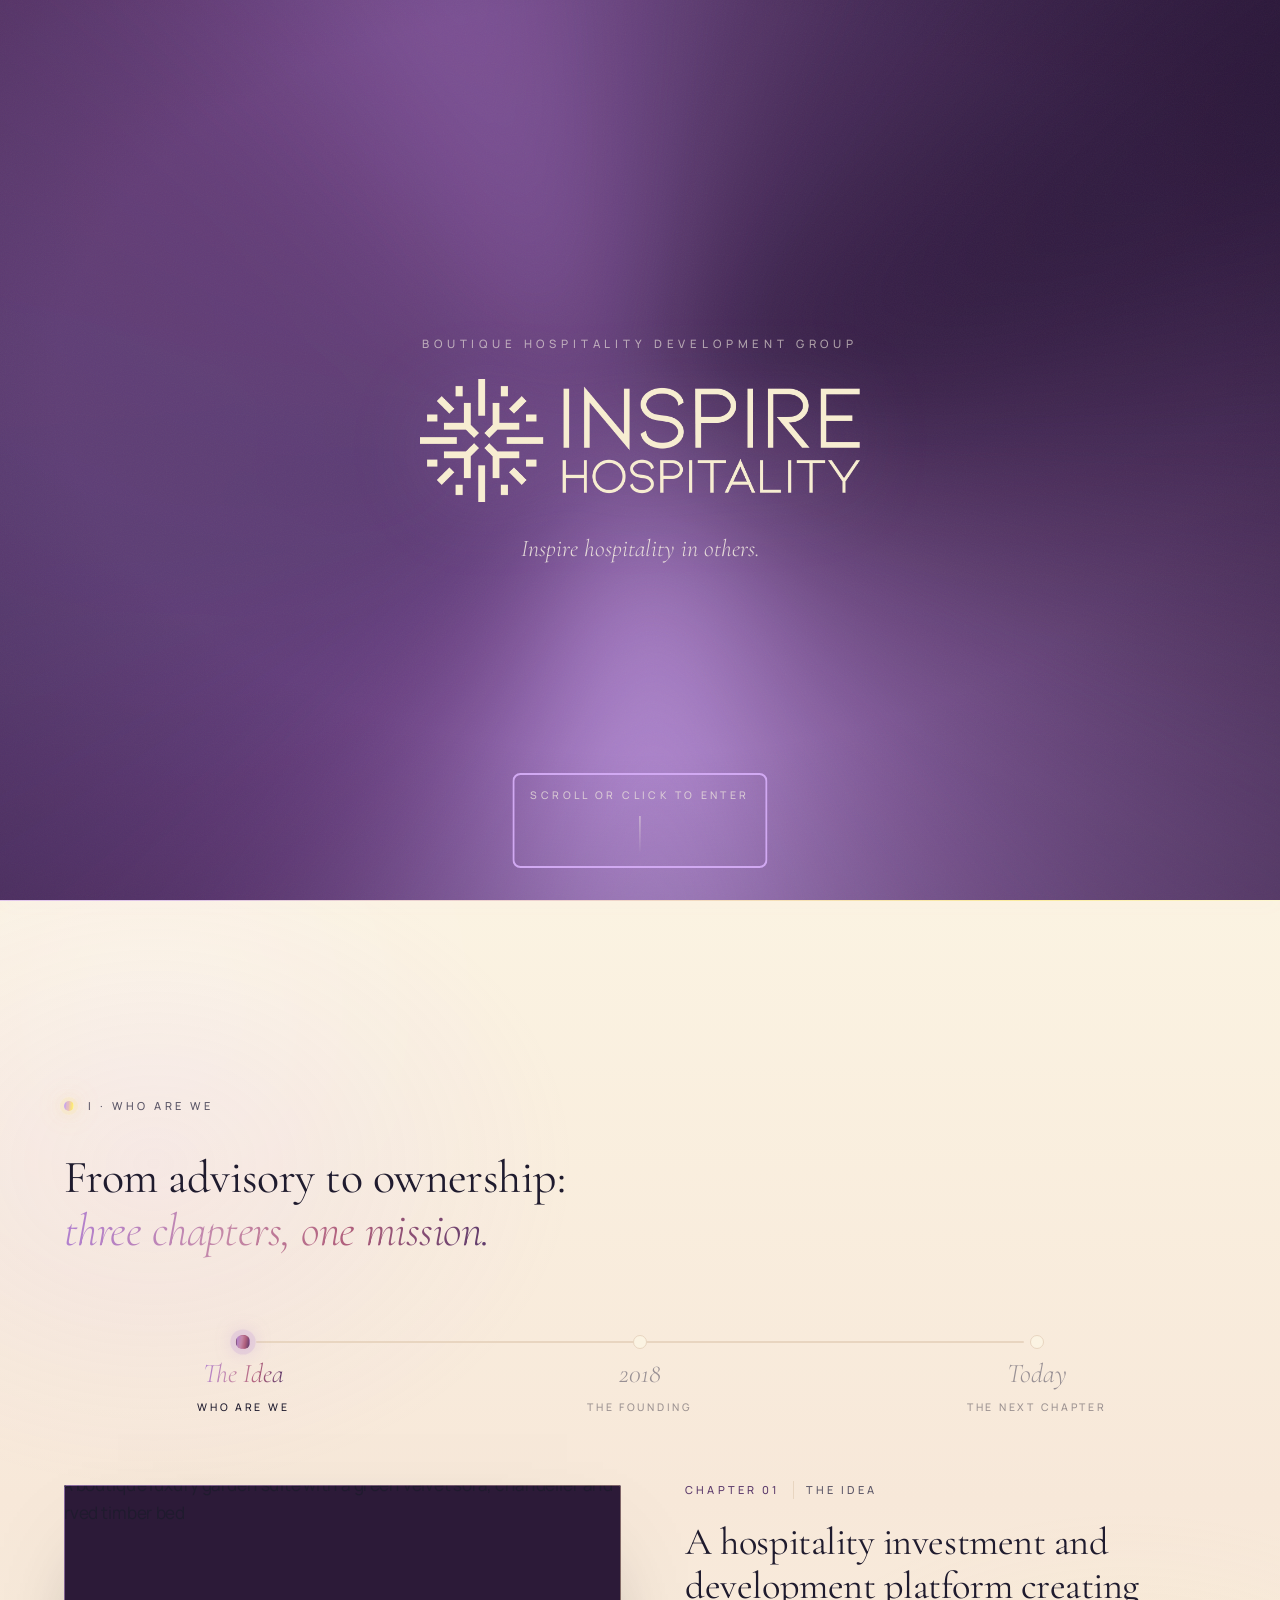
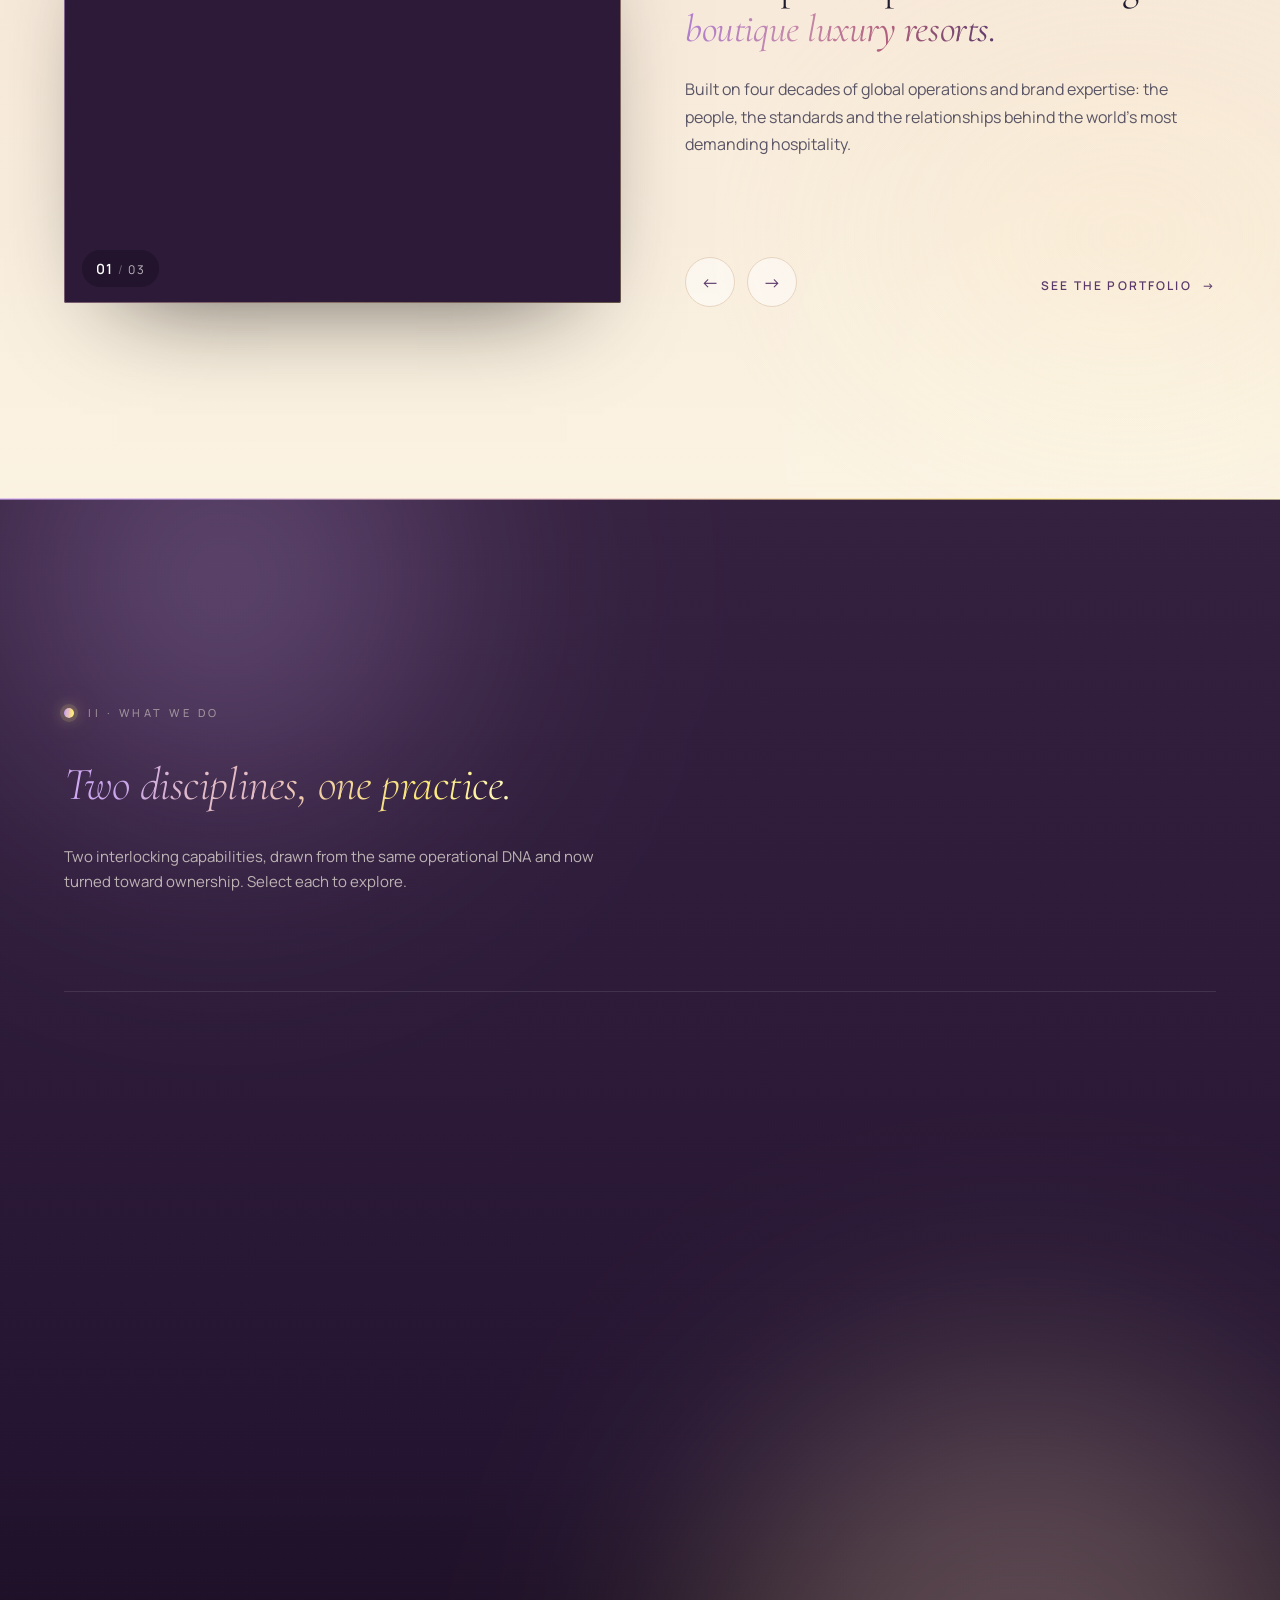
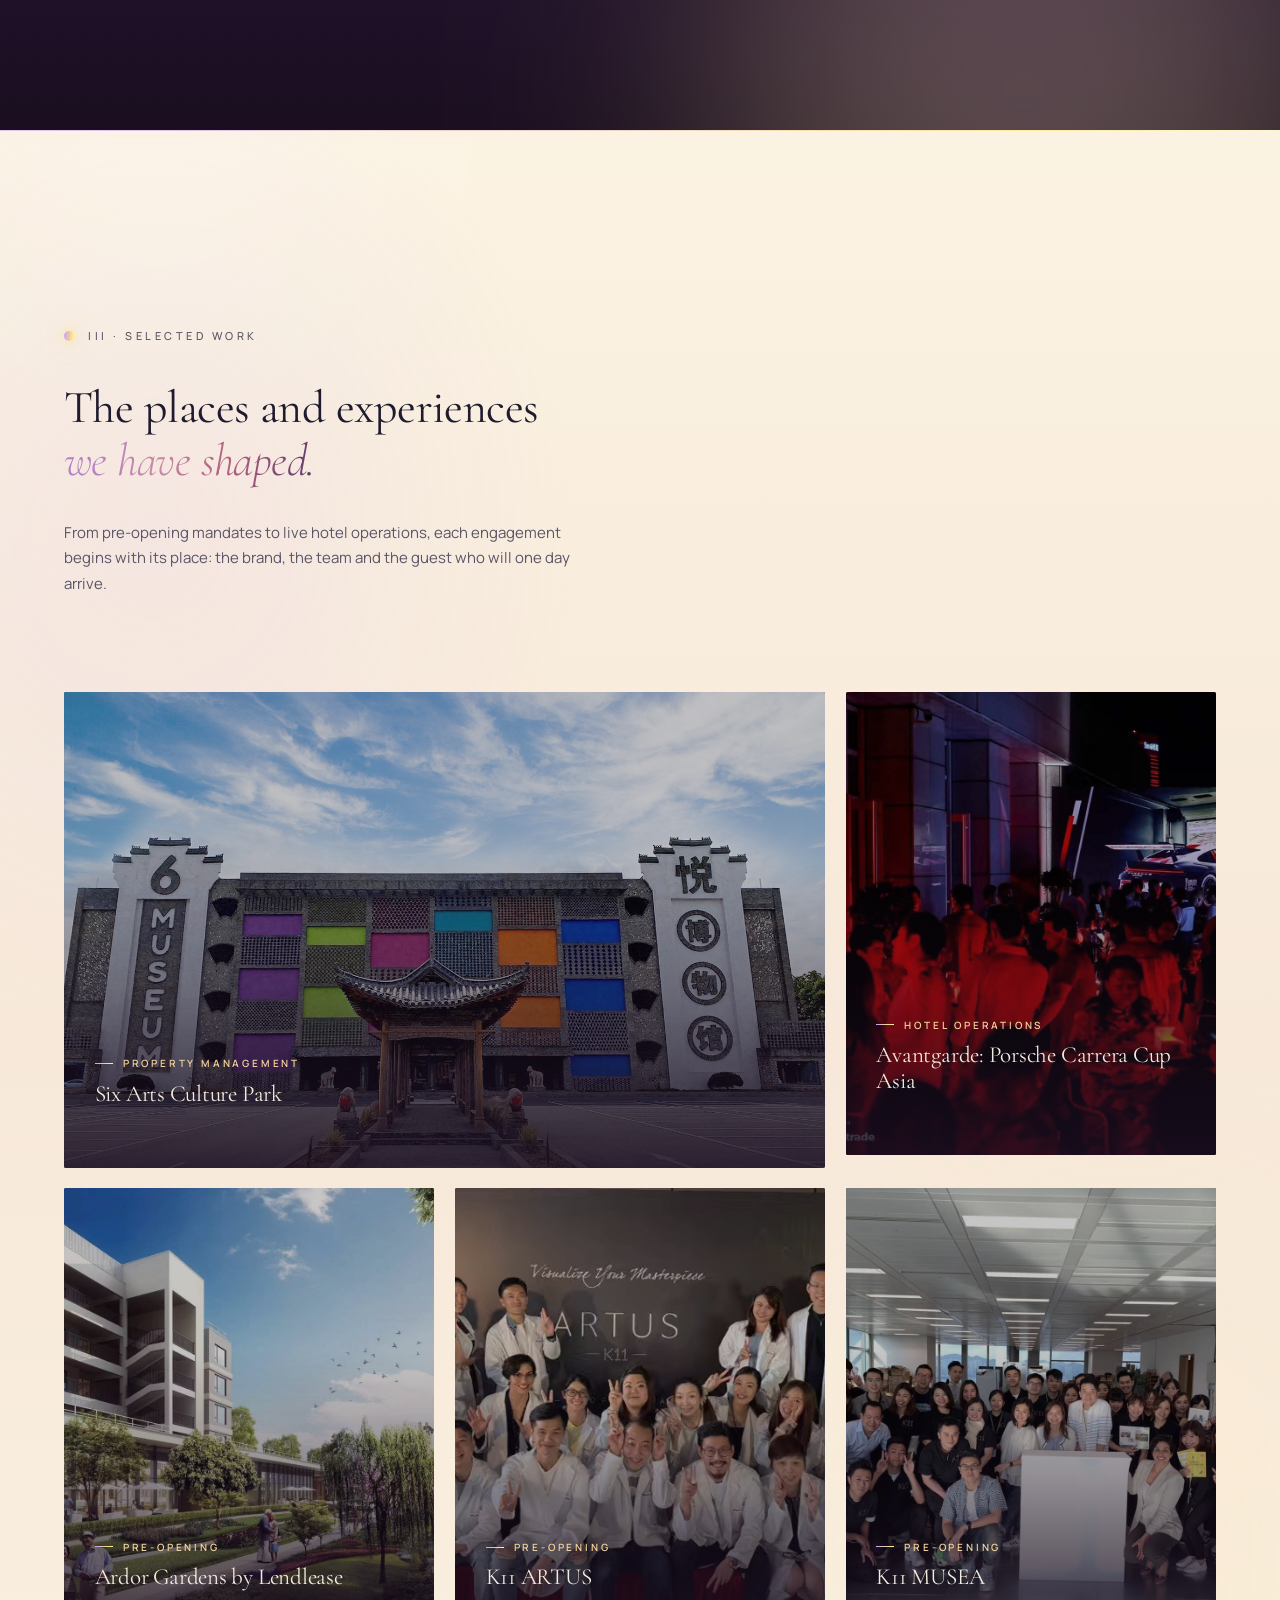
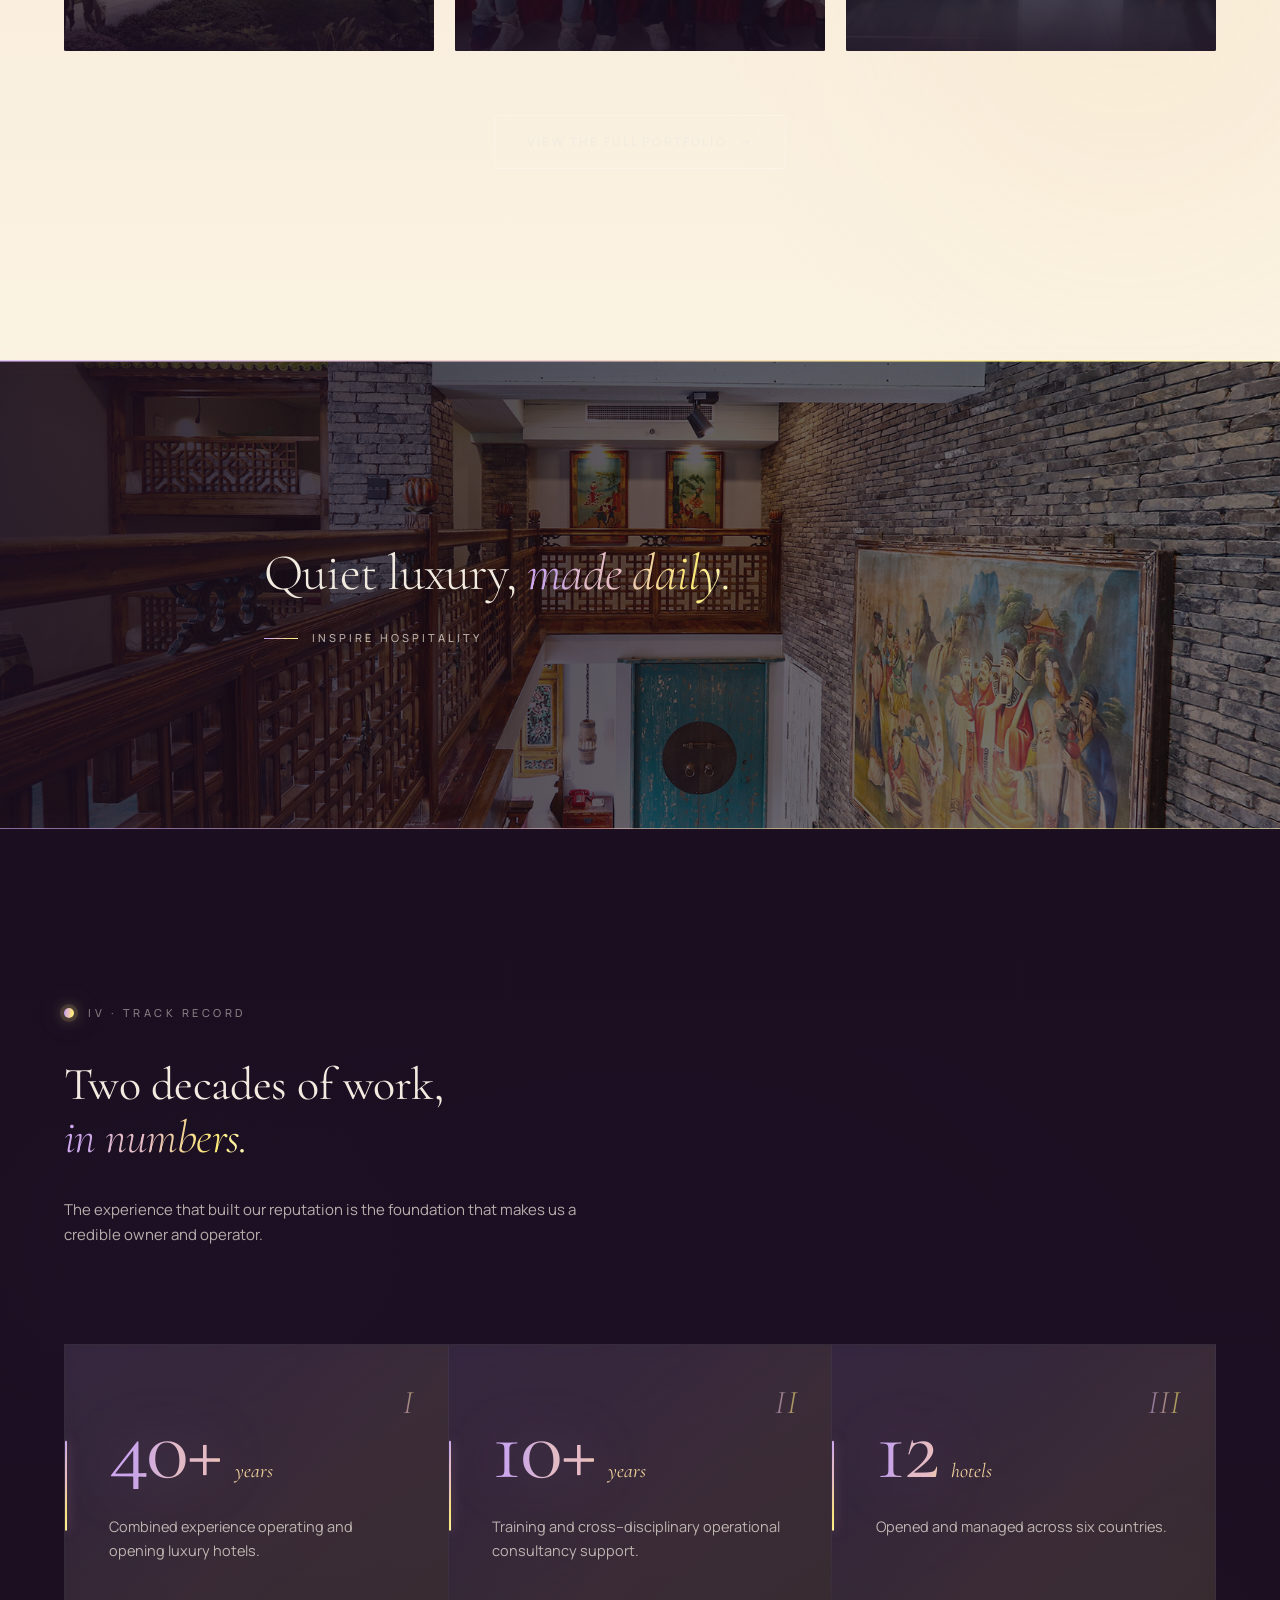
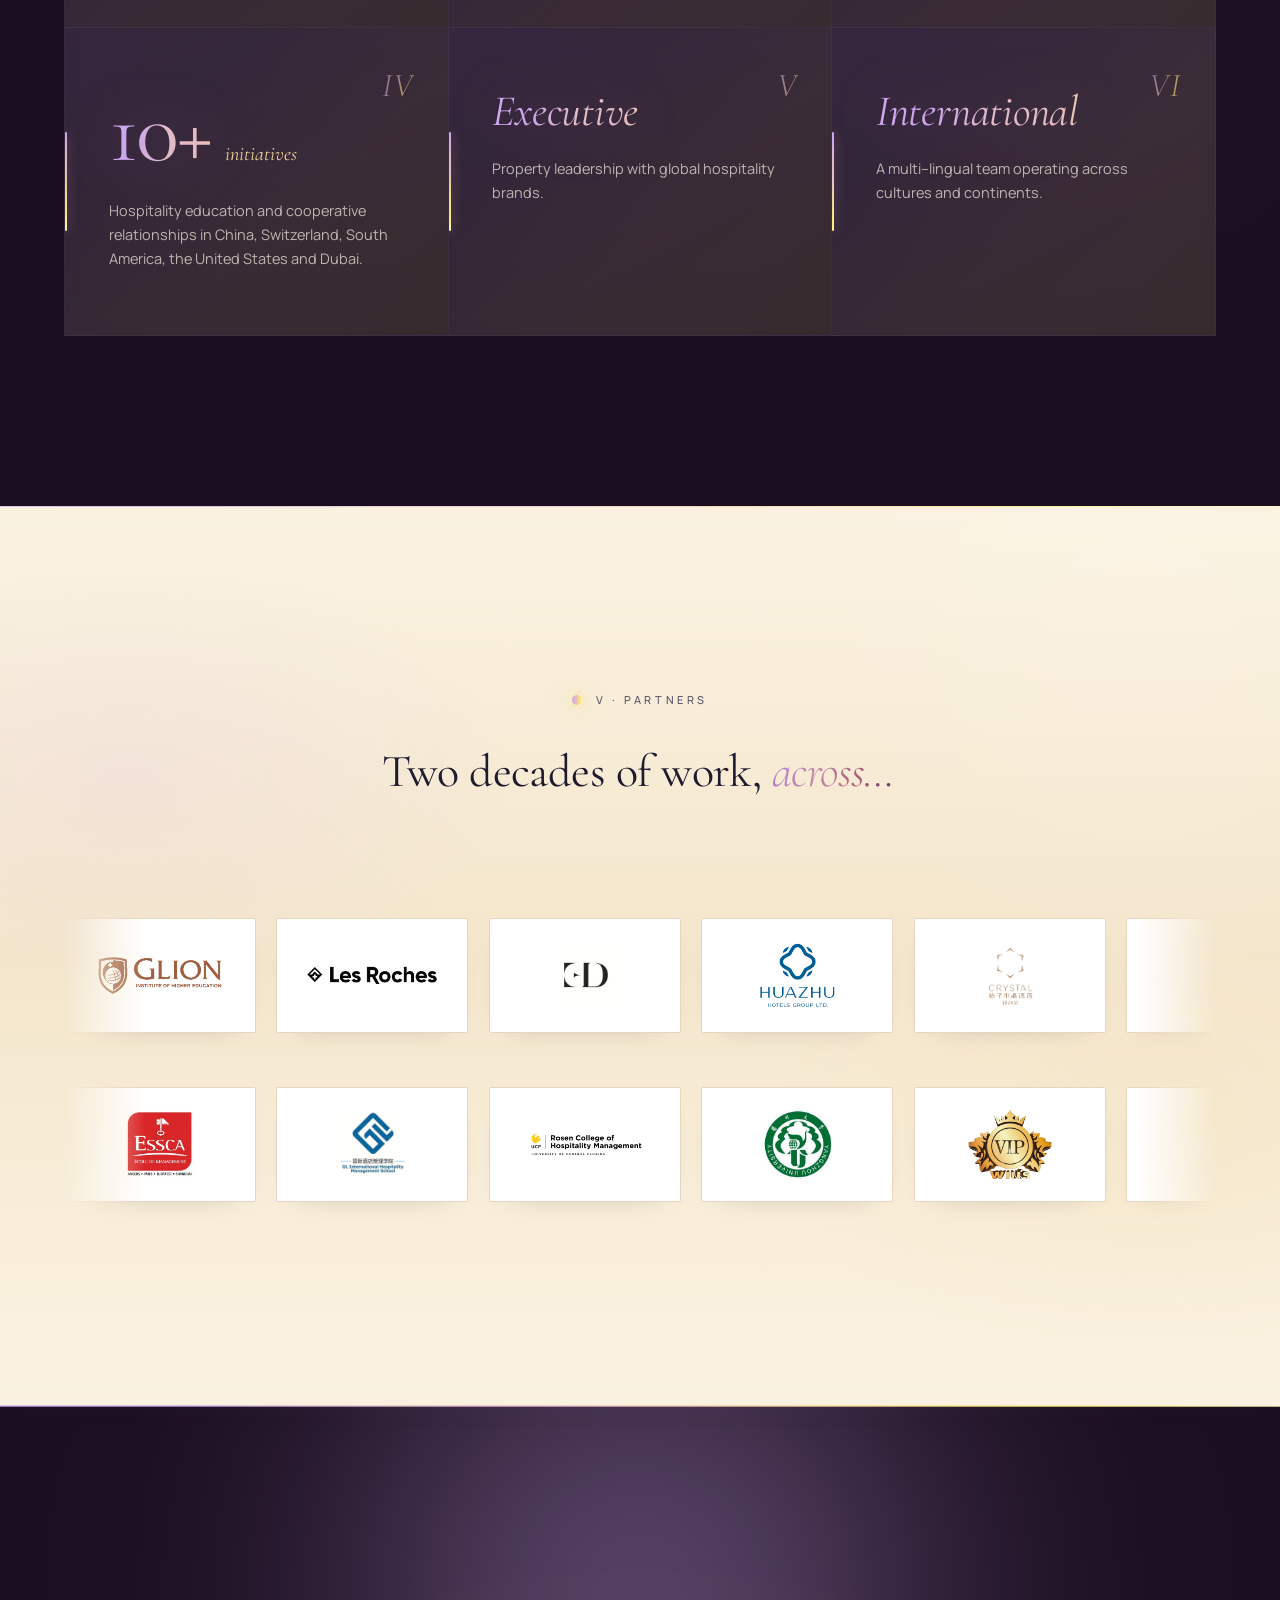
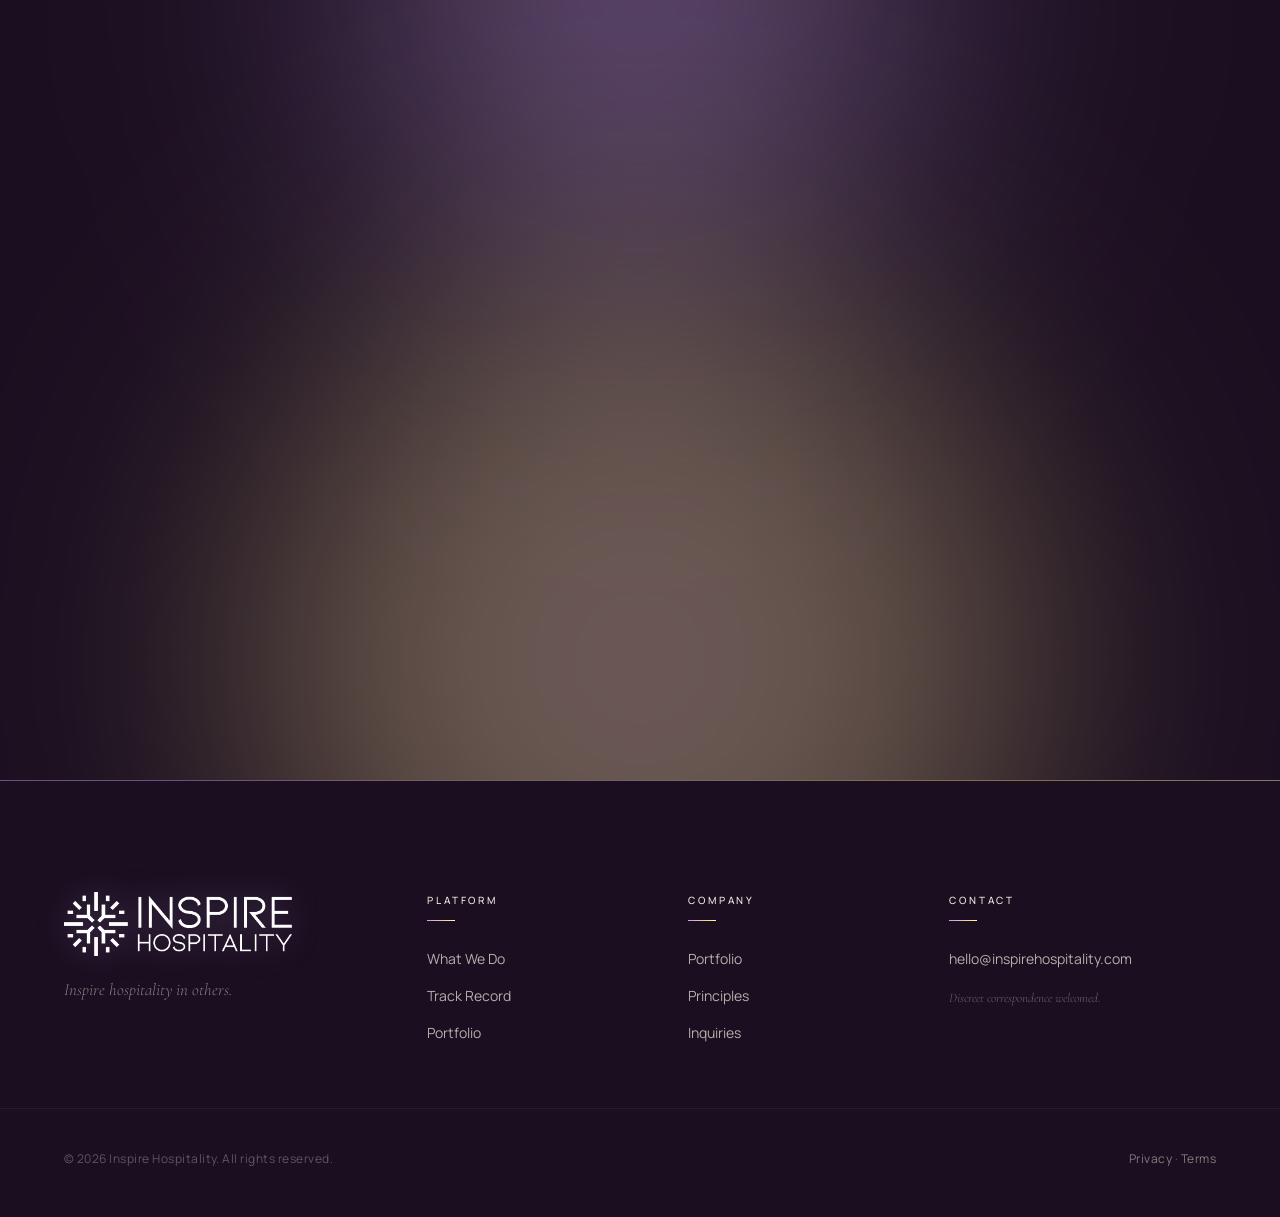
==== commit dc0546a9: "Portfolio page" ====
--- a/index.html
+++ b/index.html
@@ -473,13 +473,12 @@
           <header class="section-head">
             <p class="section-mark">IV &middot; Track Record</p>
             <h2 class="display display--sm" id="track-h">
-              Four decades of work,<br />
+              Two decades of work,<br />
               <em>in numbers.</em>
             </h2>
             <p class="section-head__lede">
-              The advisory work that built our reputation is no longer the
-              headline. It is the foundation that makes us a credible owner and
-              operator.
+              The experience that built our reputation is the foundation that
+              makes us a credible owner and operator.
             </p>
           </header>
 
@@ -525,7 +524,7 @@
           <header class="section-head section-head--center">
             <p class="section-mark">V &middot; Partners</p>
             <h2 class="display display--sm" id="clients-h">
-              Four decades of work, <em>across&hellip;</em>
+              Two decades of work, <em>across&hellip;</em>
             </h2>
           </header>
 
--- a/assets/css/pages.css
+++ b/assets/css/pages.css
@@ -676,8 +676,8 @@
    ============================================================= */
 .contact-layout {
   display: grid;
-  grid-template-columns: 1.15fr 0.85fr;
-  gap: clamp(40px, 6vw, 96px);
+  grid-template-columns: 1.1fr 0.9fr;
+  gap: clamp(32px, 4vw, 64px);
   align-items: start;
 }
 .contact-form { display: grid; gap: clamp(18px, 2vw, 26px); }
@@ -743,6 +743,309 @@
 .contact-block .contact-block__sub {
   font-family: var(--font-sans); font-size: 14px; color: var(--text-secondary); font-weight: 400;
   margin-top: 6px;
+}
+
+/* =============================================================
+   CONTACT — single-column inquiry layout
+   ============================================================= */
+.contact-single { max-width: 860px; }
+
+/* Optional consultation — a contained panel inside the form */
+.booking-panel {
+  margin: 0; min-inline-size: 0;
+  padding: clamp(20px, 2.6vw, 30px);
+  border: 1px solid var(--hairline);
+  border-radius: var(--radius);
+  background: rgba(255, 255, 255, 0.025);
+}
+.booking-panel__head {
+  display: flex; align-items: flex-start; justify-content: space-between; gap: 18px;
+}
+.booking-panel__tag {
+  flex: 0 0 auto; align-self: center;
+  font-family: var(--font-sans); font-size: 10px; font-weight: 600;
+  letter-spacing: 0.22em; text-transform: uppercase; color: var(--peach);
+  border: 1px solid rgba(242, 211, 157, 0.42); border-radius: 999px;
+  padding: 6px 12px;
+}
+
+/* Two-pane scheduler: calendar | times (times scroll internally) */
+.booking-widget {
+  display: grid;
+  grid-template-columns: minmax(0, 1fr) minmax(0, 0.82fr);
+  gap: clamp(22px, 3vw, 40px);
+  margin-top: clamp(20px, 2.4vw, 26px);
+  padding-top: clamp(20px, 2.4vw, 26px);
+  border-top: 1px solid var(--hairline);
+  animation: bookingReveal 0.45s var(--ease-out) both;
+}
+.booking-widget[hidden] { display: none; }
+.booking-cal { min-width: 0; }
+.booking-times { display: flex; flex-direction: column; min-width: 0; }
+
+/* =============================================================
+   FAQ — accordion (native <details>)
+   ============================================================= */
+.faq {
+  max-width: 760px; margin: 0 auto;
+  border-top: 1px solid var(--hairline);
+}
+.faq__item { border-bottom: 1px solid var(--hairline); }
+.faq__q {
+  list-style: none; cursor: pointer;
+  display: flex; align-items: center; justify-content: space-between; gap: 24px;
+  padding: clamp(20px, 2.4vw, 28px) 2px;
+  font-family: var(--font-serif); font-weight: 400;
+  font-size: clamp(18px, 1.9vw, 24px); line-height: 1.3;
+  color: var(--text-primary);
+  transition: color 0.3s var(--ease-out);
+}
+.faq__q::-webkit-details-marker { display: none; }
+.faq__q:hover { color: var(--lavender); }
+.faq__item summary:focus-visible { outline: 2px solid var(--lavender); outline-offset: 4px; }
+.faq__icon { position: relative; flex: 0 0 auto; width: 16px; height: 16px; }
+.faq__icon::before,
+.faq__icon::after {
+  content: ""; position: absolute; background: var(--peach); border-radius: 1px;
+  transition: transform 0.3s var(--ease-out), opacity 0.3s var(--ease-out);
+}
+.faq__icon::before { top: 7px; left: 0; width: 16px; height: 2px; }
+.faq__icon::after { left: 7px; top: 0; width: 2px; height: 16px; }
+.faq__item[open] .faq__icon::after { transform: rotate(90deg); opacity: 0; }
+.faq__a {
+  padding: 0 2px clamp(22px, 2.6vw, 30px);
+  font-family: var(--font-sans); font-weight: 300;
+  font-size: clamp(15px, 1.1vw, 16.5px); line-height: 1.75;
+  color: var(--text-secondary); max-width: 64ch;
+  animation: faqReveal 0.4s var(--ease-out) both;
+}
+.faq__a p { margin: 0 0 1em; }
+.faq__a p:last-child { margin-bottom: 0; }
+@keyframes faqReveal {
+  from { opacity: 0; transform: translateY(-4px); }
+  to   { opacity: 1; transform: translateY(0); }
+}
+
+/* =============================================================
+   BOOKING — inquiry form + optional consultation calendar
+   ============================================================= */
+.booking__intro {
+  font-family: var(--font-sans);
+  font-size: 15px;
+  color: var(--text-secondary);
+  max-width: 56ch;
+  margin: 18px 0 0;
+  line-height: 1.7;
+}
+.booking__label {
+  display: block;
+  font-size: 10px; font-weight: 600; letter-spacing: 0.24em;
+  text-transform: uppercase; color: var(--text-muted);
+  margin-bottom: 6px;
+}
+
+/* Optional booking toggle — a clean clickable row inside the card */
+.booking__optin {
+  display: flex;
+  align-items: flex-start;
+  gap: 14px;
+  cursor: pointer;
+}
+.booking__optin input { position: absolute; opacity: 0; width: 0; height: 0; }
+.booking__optin:hover .booking__optin-box { border-color: rgba(209,169,242,0.55); }
+.booking__optin-box {
+  flex: 0 0 auto;
+  width: 20px; height: 20px; margin-top: 2px;
+  border: 1px solid var(--hairline);
+  border-radius: var(--radius);
+  background: rgba(255,255,255,0.03);
+  position: relative;
+  transition: border-color 0.3s var(--ease-out), background 0.3s var(--ease-out);
+}
+.booking__optin input:checked + .booking__optin-box {
+  border-color: rgba(209,169,242,0.9);
+  background: rgba(209,169,242,0.18);
+}
+.booking__optin input:checked + .booking__optin-box::after {
+  content: "";
+  position: absolute; left: 6px; top: 2px;
+  width: 5px; height: 10px;
+  border: solid var(--lavender);
+  border-width: 0 2px 2px 0;
+  transform: rotate(45deg);
+}
+.booking__optin input:focus-visible + .booking__optin-box {
+  box-shadow: 0 0 0 3px rgba(209,169,242,0.25);
+}
+.booking__optin-text { display: flex; flex-direction: column; gap: 3px; }
+.booking__optin-text strong {
+  font-family: var(--font-sans); font-size: 14px; font-weight: 600;
+  letter-spacing: 0.02em; color: var(--text-primary);
+}
+.booking__optin-text em {
+  font-family: var(--font-serif); font-style: italic;
+  font-size: 14px; color: var(--text-muted);
+}
+
+@keyframes bookingReveal {
+  from { opacity: 0; transform: translateY(8px); }
+  to   { opacity: 1; transform: translateY(0); }
+}
+.booking__tz {
+  font-family: var(--font-sans);
+  font-size: 12.5px; color: var(--text-muted);
+  margin: 0 0 14px; letter-spacing: 0.02em;
+}
+
+/* Calendar — fills the card (no nested border box) */
+.booking__calendar { width: 100%; }
+.booking__cal-head {
+  display: flex; align-items: center; justify-content: space-between;
+  margin-bottom: 14px;
+}
+.booking__cal-title {
+  font-family: var(--font-serif);
+  font-size: clamp(18px, 1.6vw, 22px);
+  color: var(--text-primary);
+  letter-spacing: 0.01em;
+}
+.booking__cal-nav {
+  width: 36px; height: 36px;
+  display: inline-flex; align-items: center; justify-content: center;
+  font-size: 20px; line-height: 1;
+  color: var(--text-secondary);
+  background: rgba(255,255,255,0.03);
+  border: 1px solid var(--hairline);
+  border-radius: var(--radius);
+  cursor: pointer;
+  transition: border-color 0.3s var(--ease-out), color 0.3s var(--ease-out), background 0.3s var(--ease-out);
+}
+.booking__cal-nav:hover:not(:disabled) { border-color: rgba(209,169,242,0.6); color: var(--text-primary); }
+.booking__cal-nav:disabled { opacity: 0.3; cursor: not-allowed; }
+.booking__cal-dow,
+.booking__cal-days {
+  display: grid;
+  grid-template-columns: repeat(7, 1fr);
+  gap: 4px;
+}
+.booking__cal-dow { margin-bottom: 6px; }
+.booking__cal-dow span {
+  text-align: center;
+  font-size: 10px; font-weight: 600; letter-spacing: 0.1em;
+  text-transform: uppercase; color: var(--text-faint);
+  padding: 4px 0;
+}
+.booking__cal-blank { aspect-ratio: 1 / 1; }
+.booking__cal-day {
+  aspect-ratio: 1 / 1;
+  display: inline-flex; align-items: center; justify-content: center;
+  font-family: var(--font-sans); font-size: 14px;
+  color: var(--text-primary);
+  background: rgba(255,255,255,0.03);
+  border: 1px solid transparent;
+  border-radius: var(--radius);
+  cursor: pointer;
+  transition: border-color 0.25s var(--ease-out), background 0.25s var(--ease-out), color 0.25s var(--ease-out);
+}
+.booking__cal-day:hover:not(:disabled) {
+  border-color: rgba(209,169,242,0.6);
+  background: rgba(255,255,255,0.07);
+}
+.booking__cal-day:disabled {
+  color: var(--text-faint);
+  background: transparent;
+  cursor: not-allowed;
+  opacity: 0.4;
+}
+.booking__cal-day--today { border-color: var(--hairline); }
+.booking__cal-day[aria-selected="true"] {
+  background: rgba(209,169,242,0.18);
+  border-color: rgba(209,169,242,0.95);
+  color: var(--text-primary);
+  box-shadow: 0 0 22px -10px rgba(209,169,242,0.7);
+}
+
+/* Times pane — heading + self-scrolling slot list */
+.booking__showing {
+  font-family: var(--font-serif);
+  font-size: clamp(16px, 1.4vw, 19px);
+  color: var(--text-primary);
+  margin: 0 0 4px;
+}
+.booking__showing strong { font-weight: 500; }
+.booking__slots {
+  display: grid;
+  grid-template-columns: repeat(auto-fill, minmax(96px, 1fr));
+  gap: 8px;
+  align-content: start;
+  max-height: 268px;
+  overflow-y: auto;
+  padding-right: 4px;
+  scrollbar-width: thin;
+  scrollbar-color: var(--hairline) transparent;
+}
+.booking__slots::-webkit-scrollbar { width: 5px; }
+.booking__slots::-webkit-scrollbar-thumb { background: var(--hairline); border-radius: 999px; }
+.booking__slots-empty {
+  grid-column: 1 / -1;
+  font-family: var(--font-serif); font-style: italic;
+  font-size: 15px; color: var(--text-muted); margin: 2px 0;
+}
+.booking__slot {
+  font-family: var(--font-sans);
+  font-size: 14.5px; font-weight: 500;
+  color: var(--text-primary);
+  background: rgba(255,255,255,0.03);
+  border: 1px solid var(--hairline);
+  border-radius: var(--radius);
+  padding: 13px 14px;
+  text-align: center;
+  cursor: pointer;
+  transition: border-color 0.3s var(--ease-out), background 0.3s var(--ease-out), color 0.3s var(--ease-out), transform 0.2s var(--ease-out);
+}
+.booking__slot:hover:not(:disabled) {
+  border-color: rgba(209,169,242,0.7);
+  background: rgba(255,255,255,0.06);
+  transform: translateY(-1px);
+}
+.booking__slot[aria-pressed="true"] {
+  border-color: rgba(209,169,242,0.95);
+  background: rgba(209,169,242,0.16);
+  color: var(--text-primary);
+  box-shadow: 0 0 22px -10px rgba(209,169,242,0.7);
+}
+/* Greyed-out: already booked/requested */
+.booking__slot:disabled,
+.booking__slot[aria-disabled="true"] {
+  color: var(--text-faint);
+  background: rgba(255,255,255,0.015);
+  border-color: var(--hairline-soft);
+  cursor: not-allowed;
+  text-decoration: line-through;
+  text-decoration-color: rgba(242,235,224,0.25);
+  opacity: 0.55;
+}
+.booking__slot:disabled:hover,
+.booking__slot[aria-disabled="true"]:hover { transform: none; }
+
+.booking__selected {
+  font-family: var(--font-serif);
+  font-size: clamp(15px, 1.4vw, 18px);
+  color: var(--text-secondary);
+  margin: 14px 0 0;
+}
+.booking__selected:empty { display: none; }
+.booking__selected strong { color: var(--lavender); font-weight: 500; }
+
+/* Stack the scheduler panes on narrower screens */
+@media (max-width: 680px) {
+  .booking-widget { grid-template-columns: 1fr; gap: 22px; }
+  .booking-panel__head { flex-direction: column; gap: 14px; }
+  .booking-panel__tag { align-self: flex-start; }
+  .booking__slots { max-height: 220px; }
+}
+@media (max-width: 640px) {
+  .booking__slots { grid-template-columns: repeat(auto-fill, minmax(92px, 1fr)); }
 }
 
 /* =============================================================
@@ -785,12 +1088,18 @@
 
 .folio-grid {
   display: grid;
-  grid-template-columns: repeat(3, 1fr);
+  grid-template-columns: repeat(4, 1fr);
+  grid-auto-rows: clamp(150px, 15.5vw, 215px);
+  grid-auto-flow: dense;
   gap: clamp(14px, 1.5vw, 22px);
 }
+/* Bento accents — set per item (filter-safe); dense flow packs the rest */
+.folio-item--feature { grid-column: span 2; grid-row: span 2; }
+.folio-item--wide { grid-column: span 2; }
+.folio-item--tall { grid-row: span 2; }
+.folio-item--feature .folio-item__title { font-size: clamp(22px, 2.2vw, 34px); }
 .folio-item {
   position: relative;
-  aspect-ratio: 4 / 3;
   overflow: hidden;
   border-radius: var(--radius);
   background: var(--bg-mid);
@@ -799,7 +1108,7 @@
   border: 0;
   padding: 0;
   display: block;
-  width: 100%;
+  width: 100%; height: 100%;
   text-align: left;
 }
 .folio-item.is-hidden { display: none; }
@@ -851,10 +1160,10 @@
 /* Project gallery overlay */
 .project {
   position: fixed; inset: 0; z-index: 120;
-  display: flex; justify-content: center;
   opacity: 0; visibility: hidden;
   transition: opacity 0.4s var(--ease-out), visibility 0.4s var(--ease-out);
   overflow-y: auto;
+  -webkit-overflow-scrolling: touch;
   overscroll-behavior: contain;
 }
 .project.is-open { opacity: 1; visibility: visible; }
@@ -878,7 +1187,8 @@
 .project__panel {
   position: relative; z-index: 1;
   width: min(960px, 92vw);
-  margin: clamp(56px, 8vh, 96px) 0 clamp(40px, 8vh, 80px);
+  margin: 0 auto;
+  padding: clamp(72px, 10vh, 104px) 0 clamp(48px, 8vh, 80px);
 }
 .project__head {
   text-align: center;
@@ -899,25 +1209,82 @@
   font-size: clamp(15px, 1.2vw, 17px); line-height: 1.7;
   color: var(--text-secondary); margin: 0 auto; max-width: 640px;
 }
-.project__grid {
-  display: grid; grid-template-columns: repeat(3, 1fr);
-  gap: clamp(12px, 1.3vw, 18px);
-}
-.project__grid button {
-  position: relative; aspect-ratio: 4 / 3; overflow: hidden;
-  border: 0; padding: 0; margin: 0; cursor: pointer; display: block;
-  width: 100%; border-radius: var(--radius); background: var(--bg-mid);
-}
-.project__grid img {
-  position: absolute; inset: 0; width: 100%; height: 100%; object-fit: cover;
-  filter: saturate(0.92) brightness(0.85);
+/* Project gallery — cinematic carousel */
+.project__gallery { width: 100%; }
+.pcar__stage {
+  position: relative; overflow: hidden;
+  aspect-ratio: 16 / 10;
+  border-radius: var(--radius); background: var(--bg-mid);
+  box-shadow: 0 30px 80px -40px rgba(0, 0, 0, 0.7), 0 0 0 1px rgba(255, 255, 255, 0.05);
+  touch-action: pan-y;
+}
+.pcar__track {
+  display: flex; height: 100%;
+  transition: transform 0.6s var(--ease-out);
+  touch-action: pan-y; user-select: none; cursor: grab;
+}
+.pcar__track:active { cursor: grabbing; }
+.pcar__slide {
+  position: relative; flex: 0 0 100%; height: 100%;
+  border: 0; padding: 0; margin: 0; background: none; cursor: zoom-in; overflow: hidden;
+}
+.pcar__slide img {
+  width: 100%; height: 100%; object-fit: cover;
+  filter: saturate(0.95) brightness(0.9);
   transition: transform 1.1s var(--ease-out), filter 0.7s var(--ease-out);
 }
-.project__grid button:hover img,
-.project__grid button:focus-visible img { transform: scale(1.07); filter: saturate(1) brightness(0.95); }
-.project__grid button:focus-visible { outline: 2px solid var(--lavender); outline-offset: 3px; }
-@media (max-width: 1000px) { .project__grid { grid-template-columns: repeat(2, 1fr); } }
-@media (max-width: 600px) { .project__grid { grid-template-columns: 1fr; } }
+.pcar__slide:hover img { transform: scale(1.04); filter: saturate(1) brightness(1); }
+.pcar__nav {
+  position: absolute; top: 50%; transform: translateY(-50%); z-index: 2;
+  width: 48px; height: 48px; border-radius: 50%;
+  border: 1px solid rgba(255, 255, 255, 0.3); background: rgba(20, 12, 26, 0.55);
+  backdrop-filter: blur(6px); -webkit-backdrop-filter: blur(6px);
+  color: var(--text-primary); display: inline-flex; align-items: center; justify-content: center;
+  cursor: pointer; transition: background 0.3s var(--ease-out), border-color 0.3s var(--ease-out);
+}
+.pcar__nav--prev { left: 16px; }
+.pcar__nav--next { right: 16px; }
+.pcar__nav:hover { background: rgba(20, 12, 26, 0.85); border-color: rgba(255, 255, 255, 0.6); }
+.pcar__nav:focus-visible { outline: 2px solid var(--lavender); outline-offset: 3px; }
+.pcar__counter {
+  position: absolute; right: 16px; bottom: 14px; z-index: 2;
+  font-family: var(--font-sans); font-size: 11px; font-weight: 600; letter-spacing: 0.2em;
+  color: var(--text-primary); background: rgba(20, 12, 26, 0.55);
+  backdrop-filter: blur(6px); -webkit-backdrop-filter: blur(6px);
+  padding: 6px 12px; border-radius: 999px; border: 1px solid var(--hairline);
+}
+.pcar__progress {
+  margin-top: 16px; height: 2px; border-radius: 2px; overflow: hidden;
+  background: rgba(255, 255, 255, 0.12);
+}
+.pcar__bar {
+  display: block; height: 100%; width: 11%;
+  background: var(--gradient-signature); background-size: 180% 100%;
+  transition: width 0.5s var(--ease-out);
+}
+.pcar__thumbs {
+  display: flex; gap: 10px; margin-top: 16px;
+  overflow-x: auto; padding-bottom: 6px;
+  scroll-snap-type: x proximity;
+  scrollbar-width: thin; scrollbar-color: rgba(255, 255, 255, 0.25) transparent;
+}
+.pcar__thumbs::-webkit-scrollbar { height: 6px; }
+.pcar__thumbs::-webkit-scrollbar-thumb { background: rgba(255, 255, 255, 0.2); border-radius: 999px; }
+.pcar__thumb {
+  flex: 0 0 auto; width: 92px; height: 62px; border-radius: 8px; overflow: hidden;
+  border: 1px solid transparent; padding: 0; cursor: pointer; background: var(--bg-mid);
+  opacity: 0.45; transition: opacity 0.3s var(--ease-out), border-color 0.3s var(--ease-out);
+  scroll-snap-align: center;
+}
+.pcar__thumb img { width: 100%; height: 100%; object-fit: cover; display: block; }
+.pcar__thumb:hover { opacity: 0.8; }
+.pcar__thumb.is-active { opacity: 1; border-color: var(--lavender); }
+.pcar__thumb:focus-visible { outline: 2px solid var(--lavender); outline-offset: 2px; }
+@media (max-width: 600px) {
+  .pcar__stage { aspect-ratio: 4 / 3; }
+  .pcar__thumb { width: 68px; height: 46px; }
+  .pcar__nav { width: 40px; height: 40px; }
+}
 
 /* ---- Lightbox ---- */
 .lightbox {
@@ -965,11 +1332,29 @@
 }
 .lightbox__close:hover { background: rgba(26,14,32,0.85); border-color: rgba(255,255,255,0.6); transform: rotate(90deg); }
 
-@media (max-width: 1000px) { .folio-grid { grid-template-columns: repeat(2, 1fr); } }
+@media (max-width: 1000px) {
+  .folio-grid { grid-template-columns: repeat(2, 1fr); grid-auto-rows: clamp(140px, 30vw, 220px); }
+}
 @media (max-width: 560px)  {
-  .folio-grid { grid-template-columns: 1fr; }
+  .folio-grid { grid-template-columns: 1fr; grid-auto-rows: auto; }
+  .folio-item { aspect-ratio: 4 / 3; height: auto; }
+  .folio-item--feature, .folio-item--wide, .folio-item--tall { grid-column: auto; grid-row: auto; }
+  .folio-item--feature .folio-item__title { font-size: clamp(19px, 1.5vw, 25px); }
+
+  /* Project showcase modal */
+  .project__panel { width: 90vw; padding: 64px 0 48px; }
+  .project__head { margin-bottom: 28px; }
+  .project__close { top: 14px; right: 14px; width: 42px; height: 42px; font-size: 24px; }
+
+  /* Lightbox — keep image + caption fully on-screen and reachable */
+  .lightbox { padding: 16px; }
+  .lightbox__figure { max-width: 94vw; }
+  .lightbox__img { max-height: 64vh; }
+  .lightbox__cap { margin-top: 12px; font-size: 14px; }
+  .lightbox__btn { width: 42px; height: 42px; }
   .lightbox__btn--prev { left: 4px; }
   .lightbox__btn--next { right: 4px; }
+  .lightbox__close { top: 14px; right: 14px; width: 42px; height: 42px; }
 }
 
 /* =============================================================
